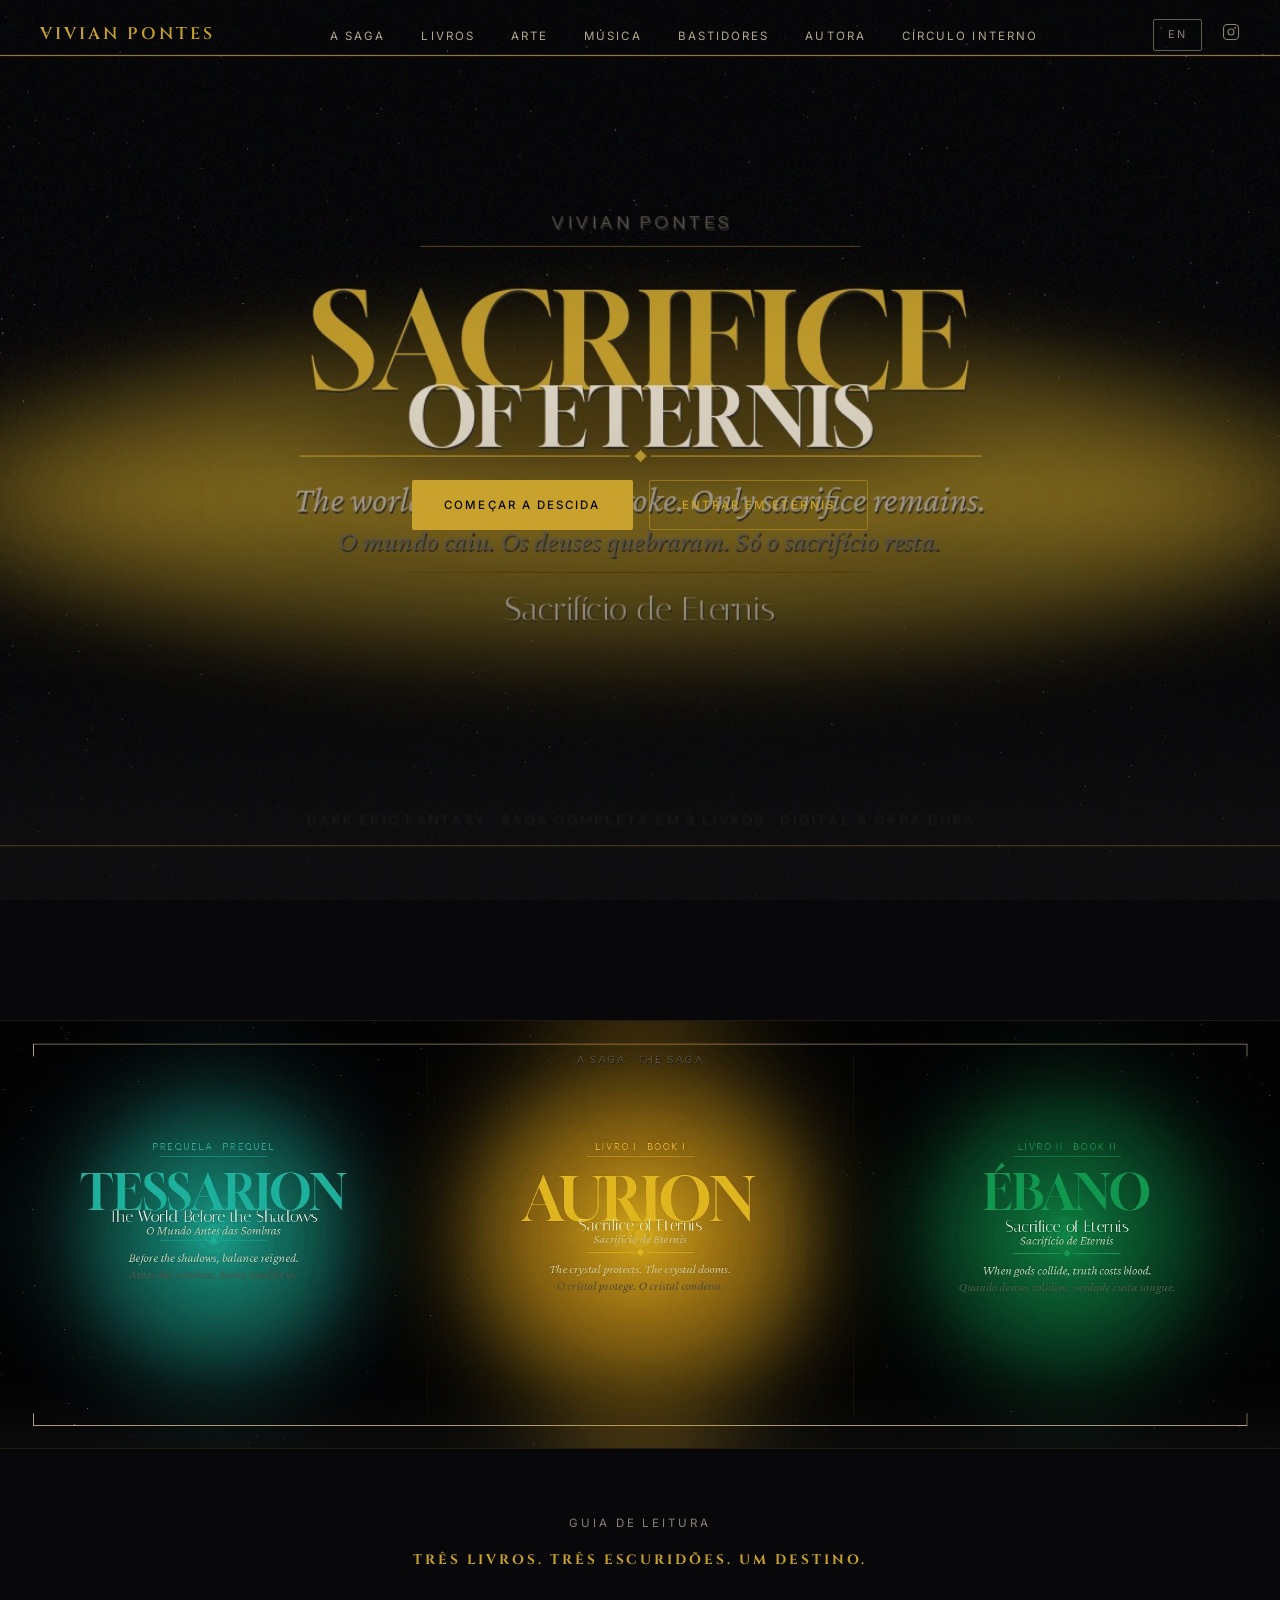
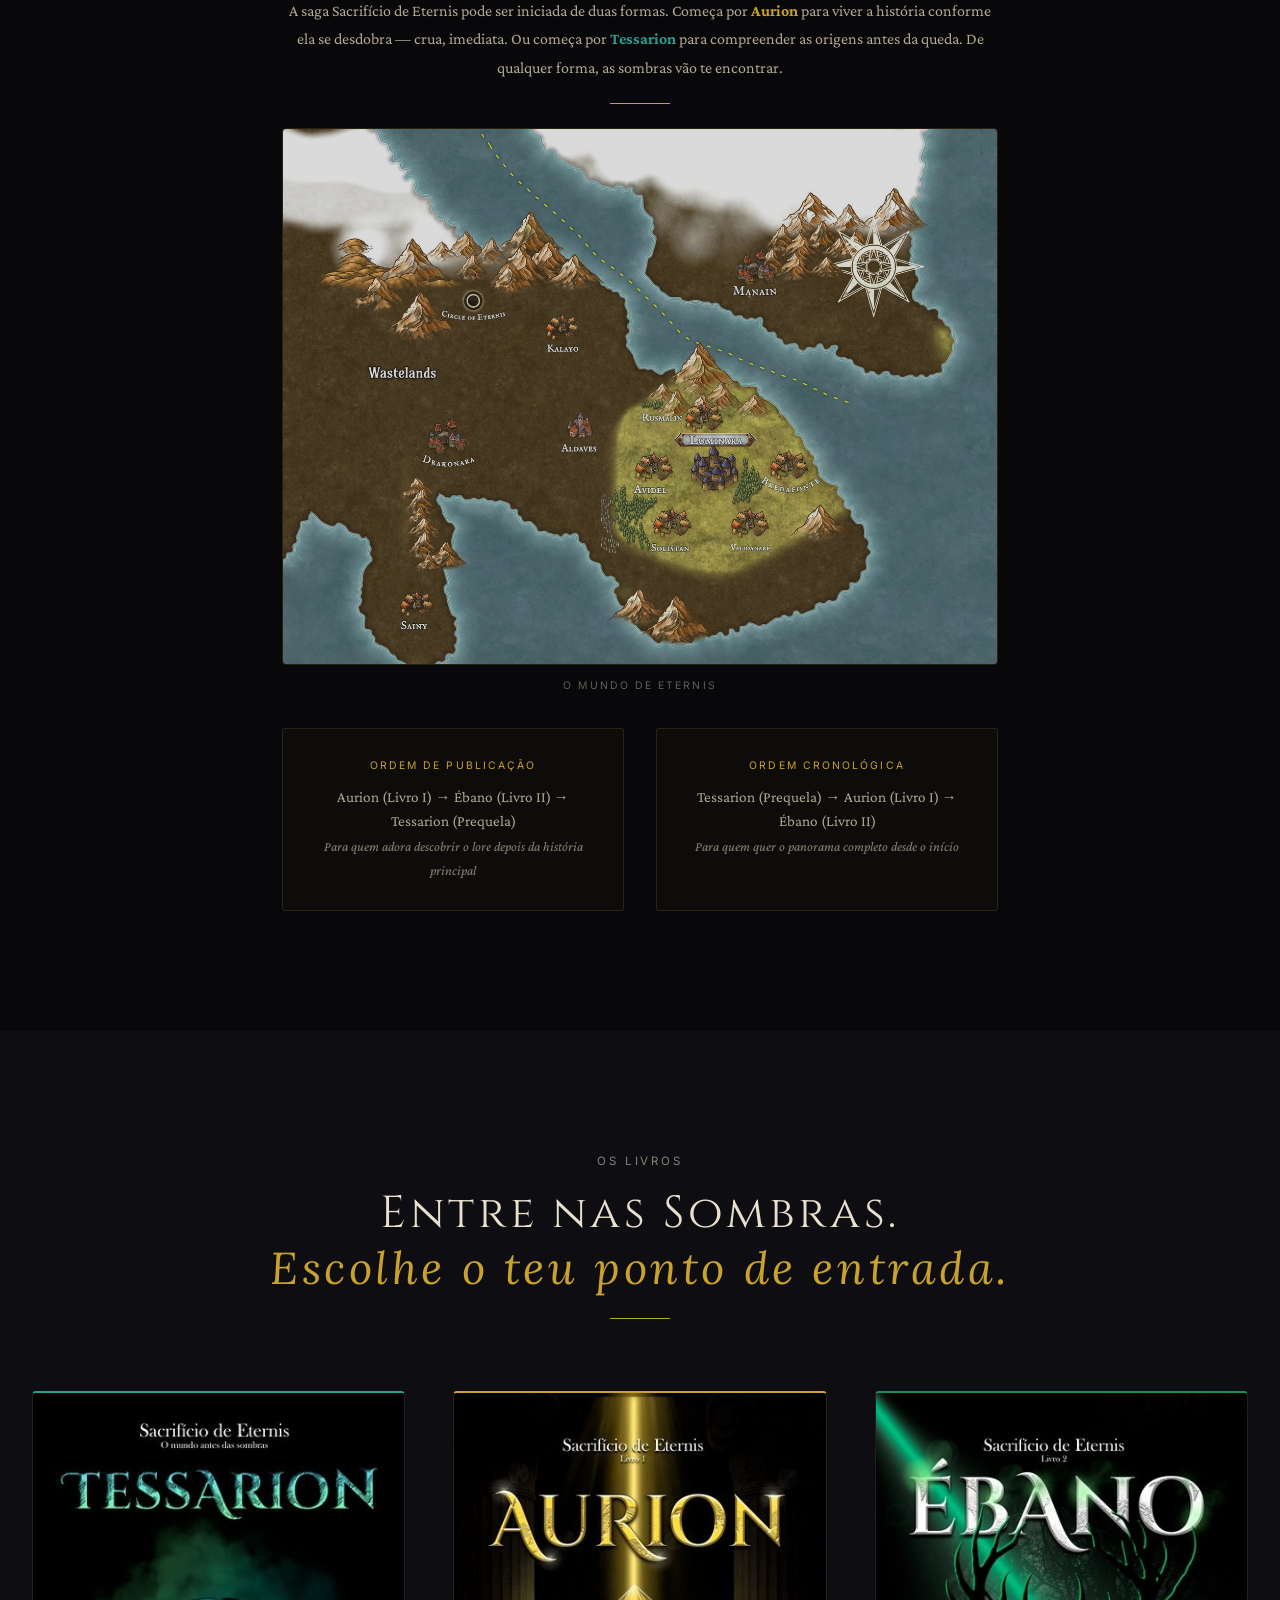
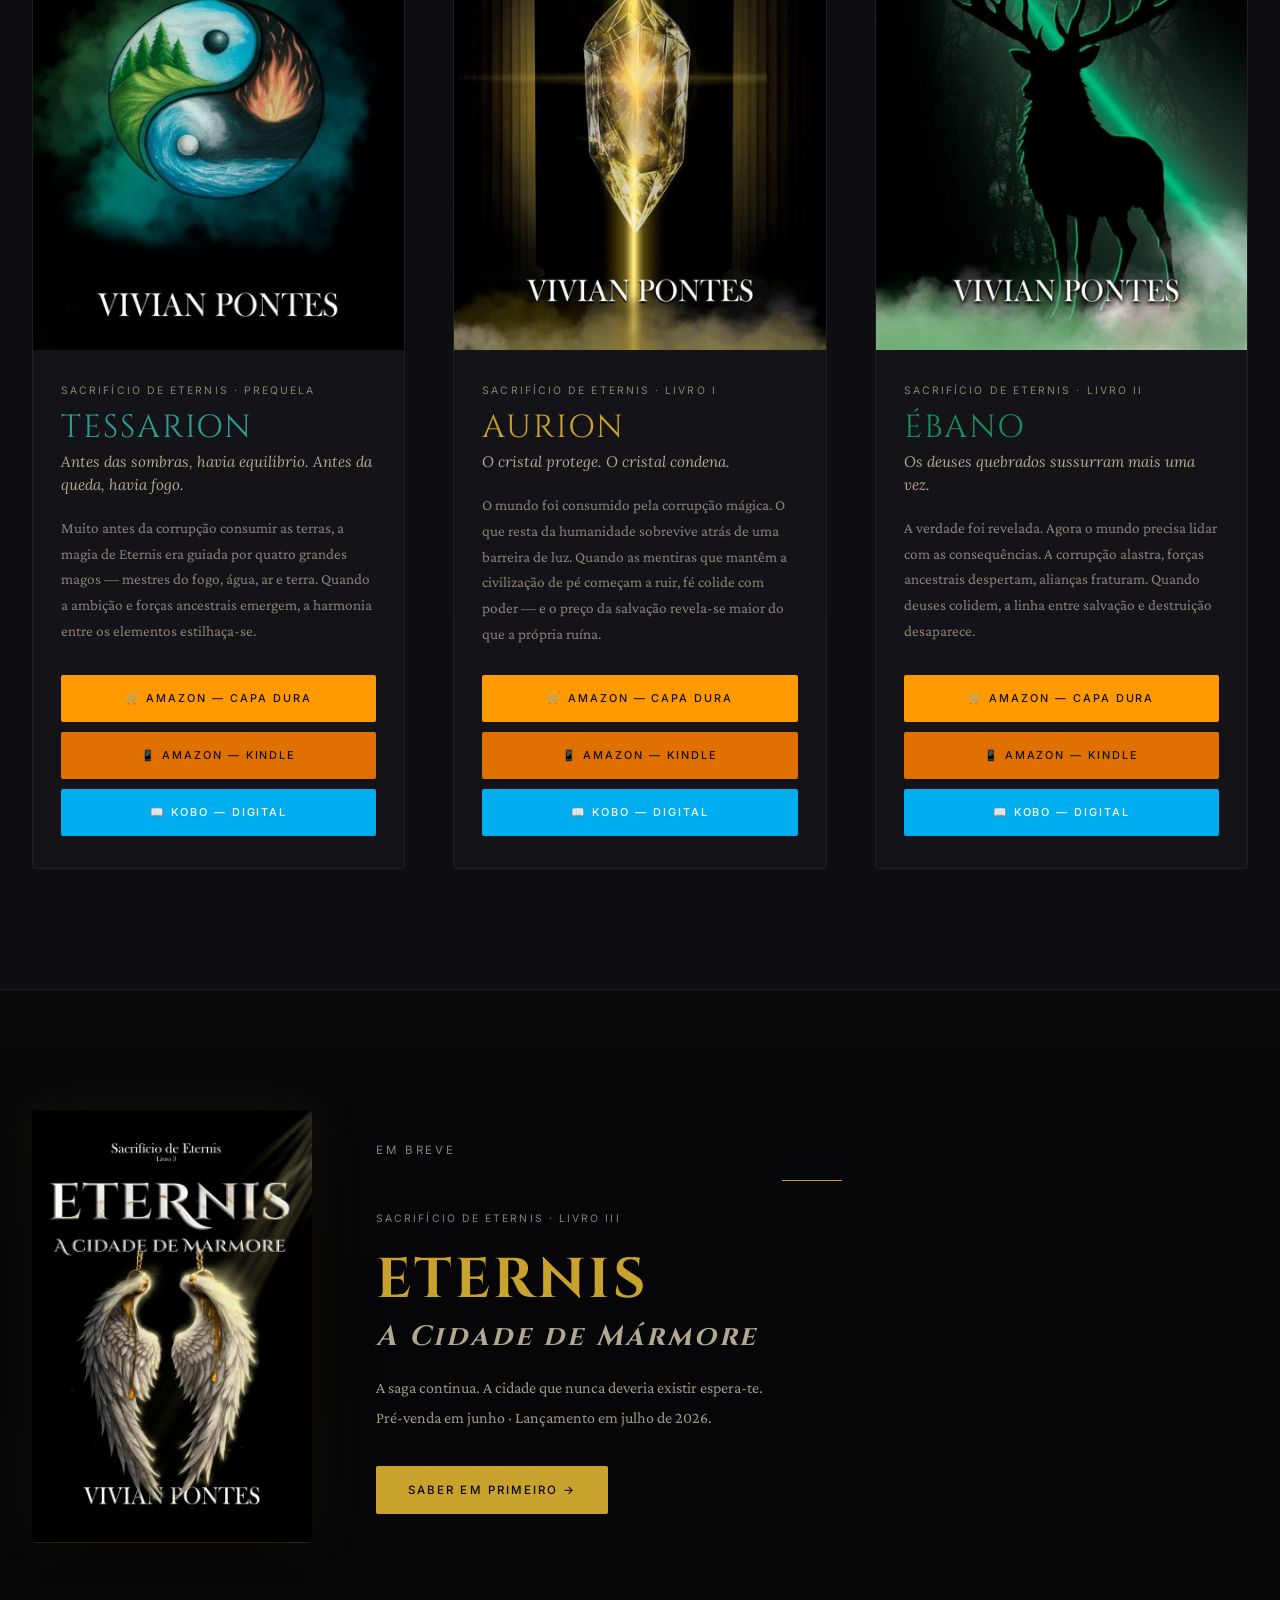
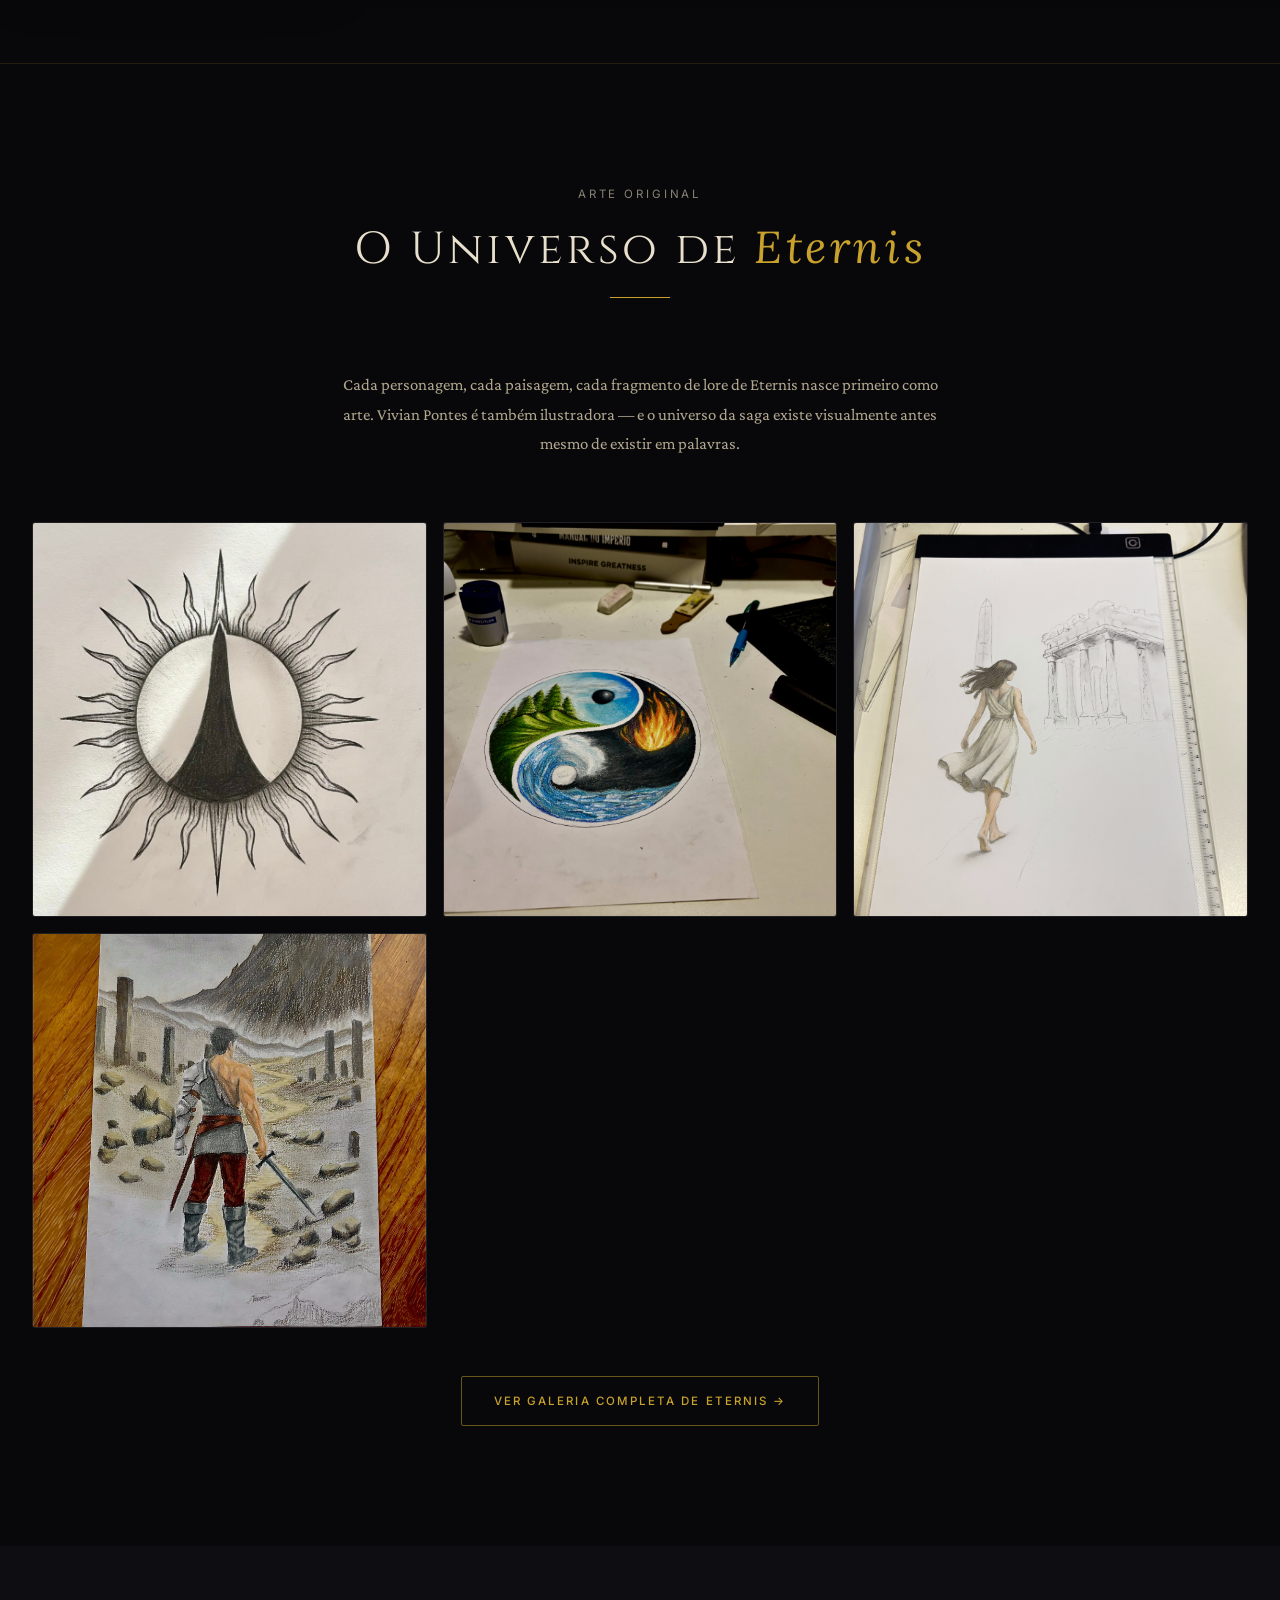
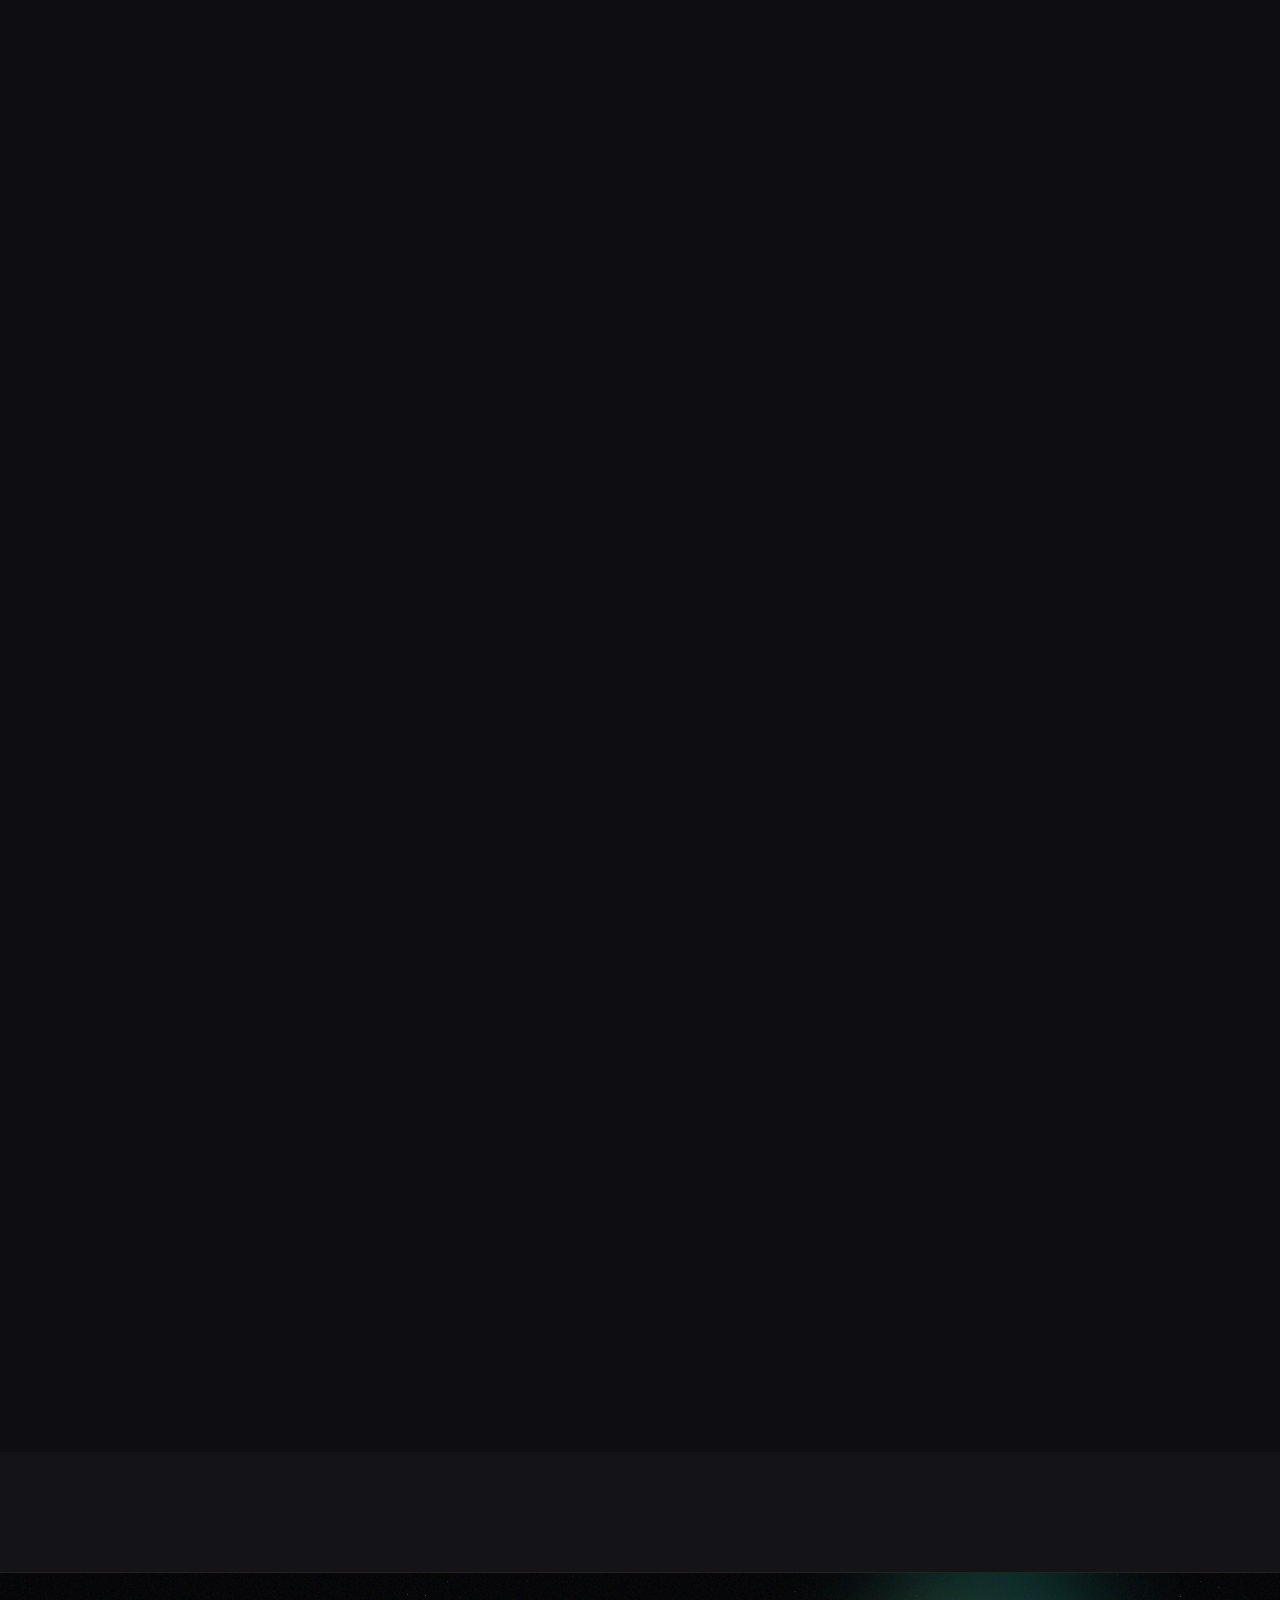
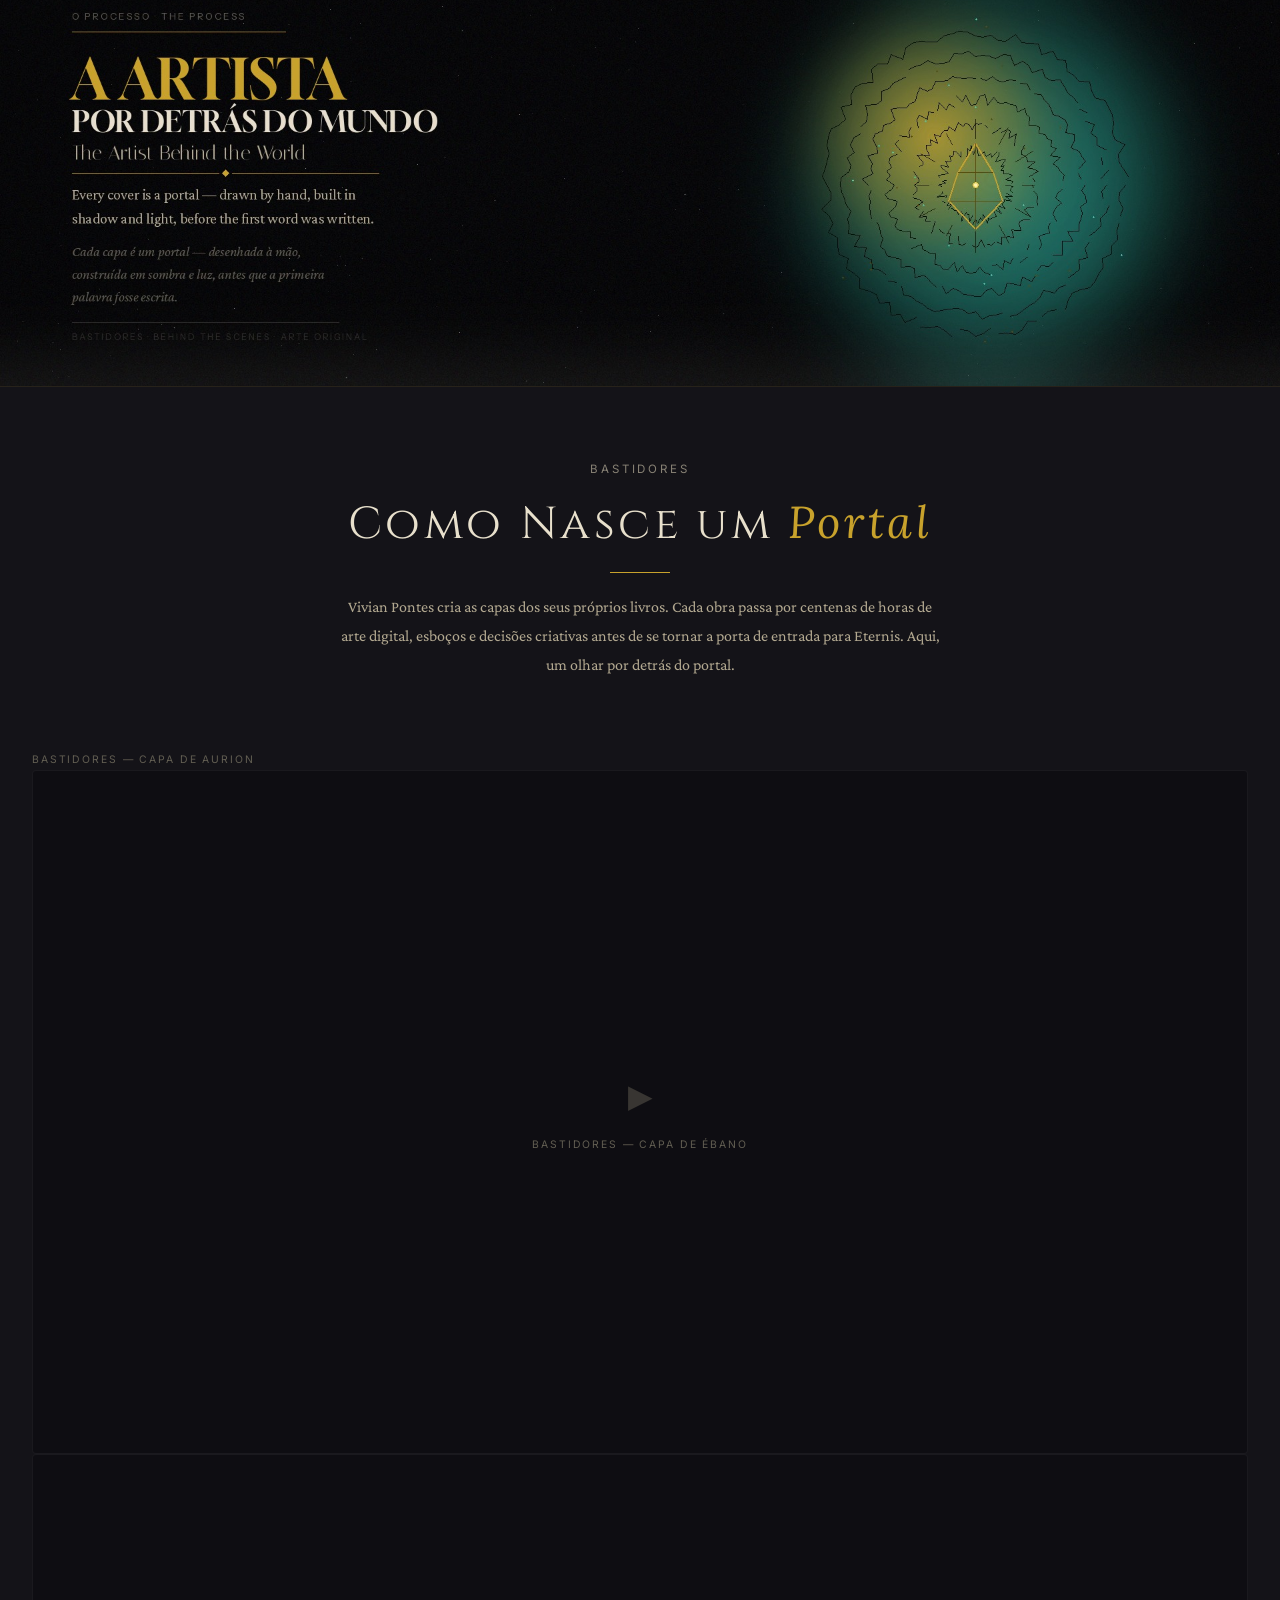
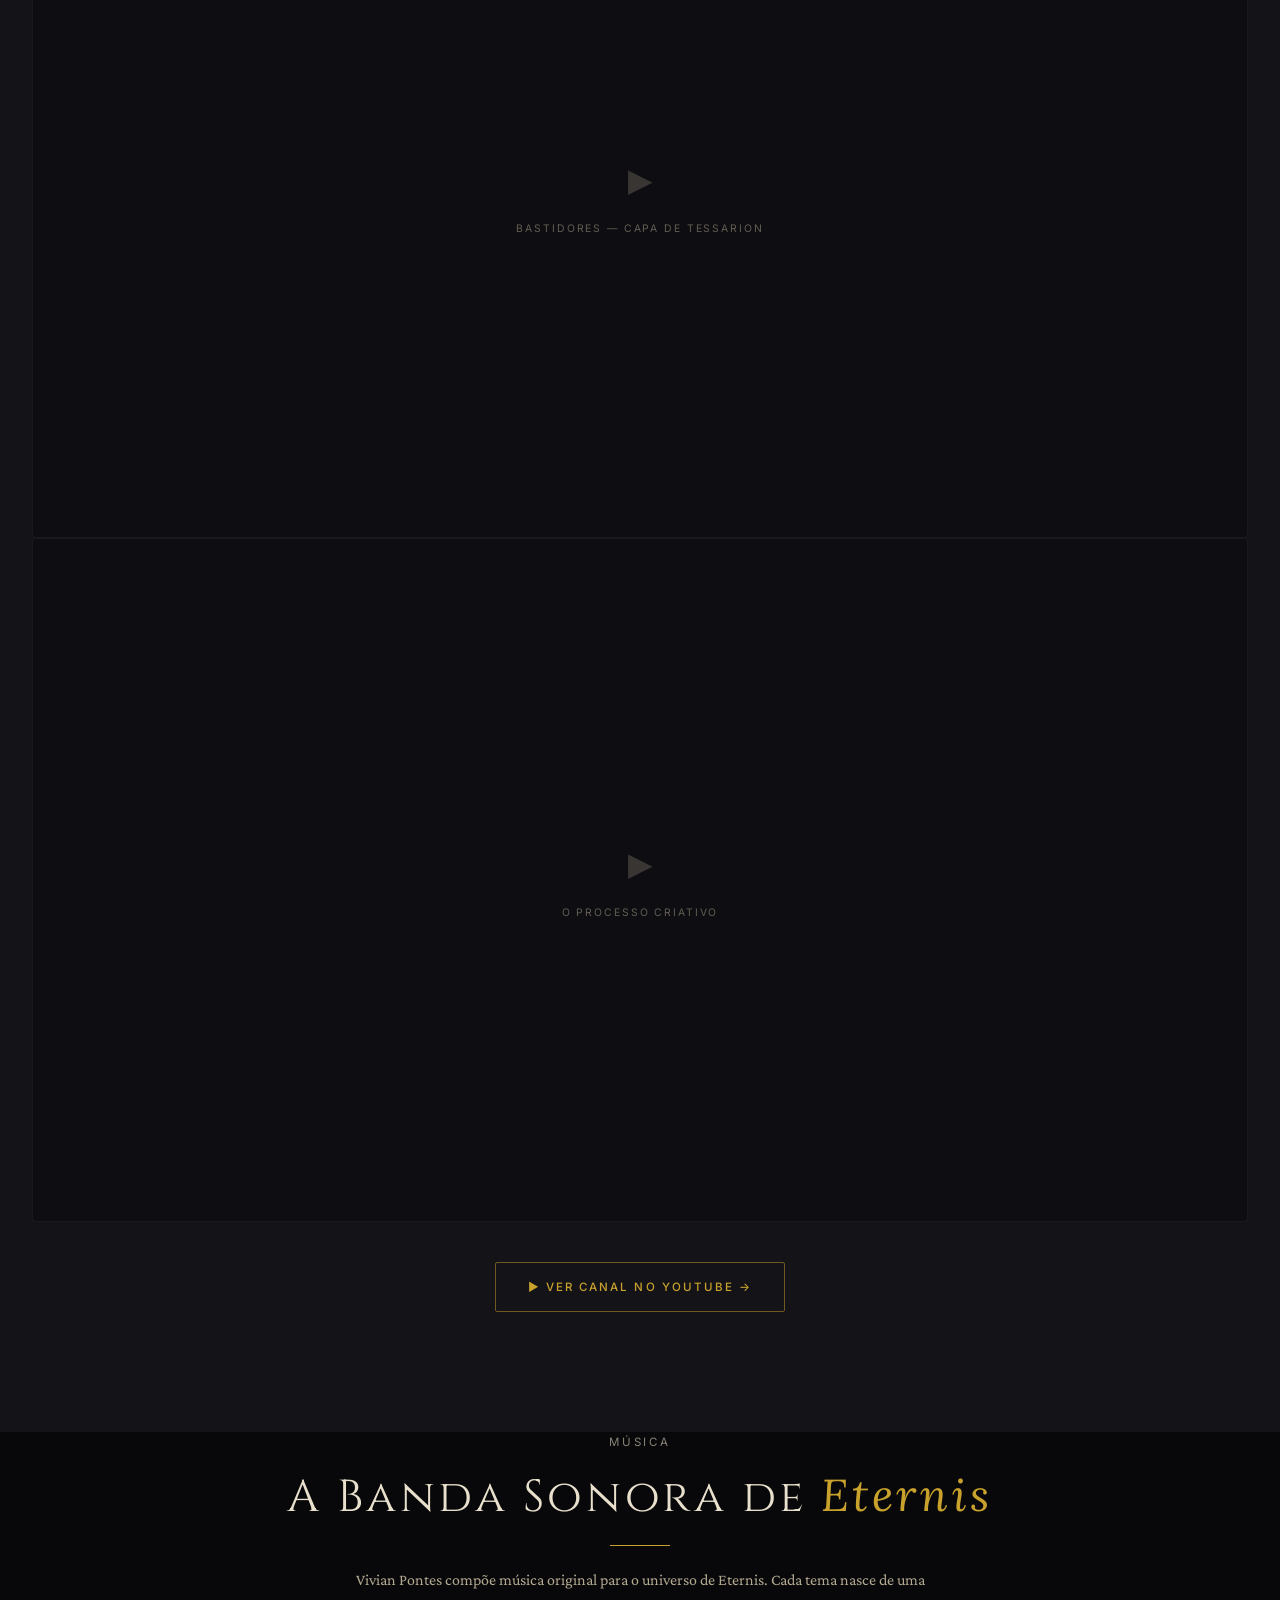
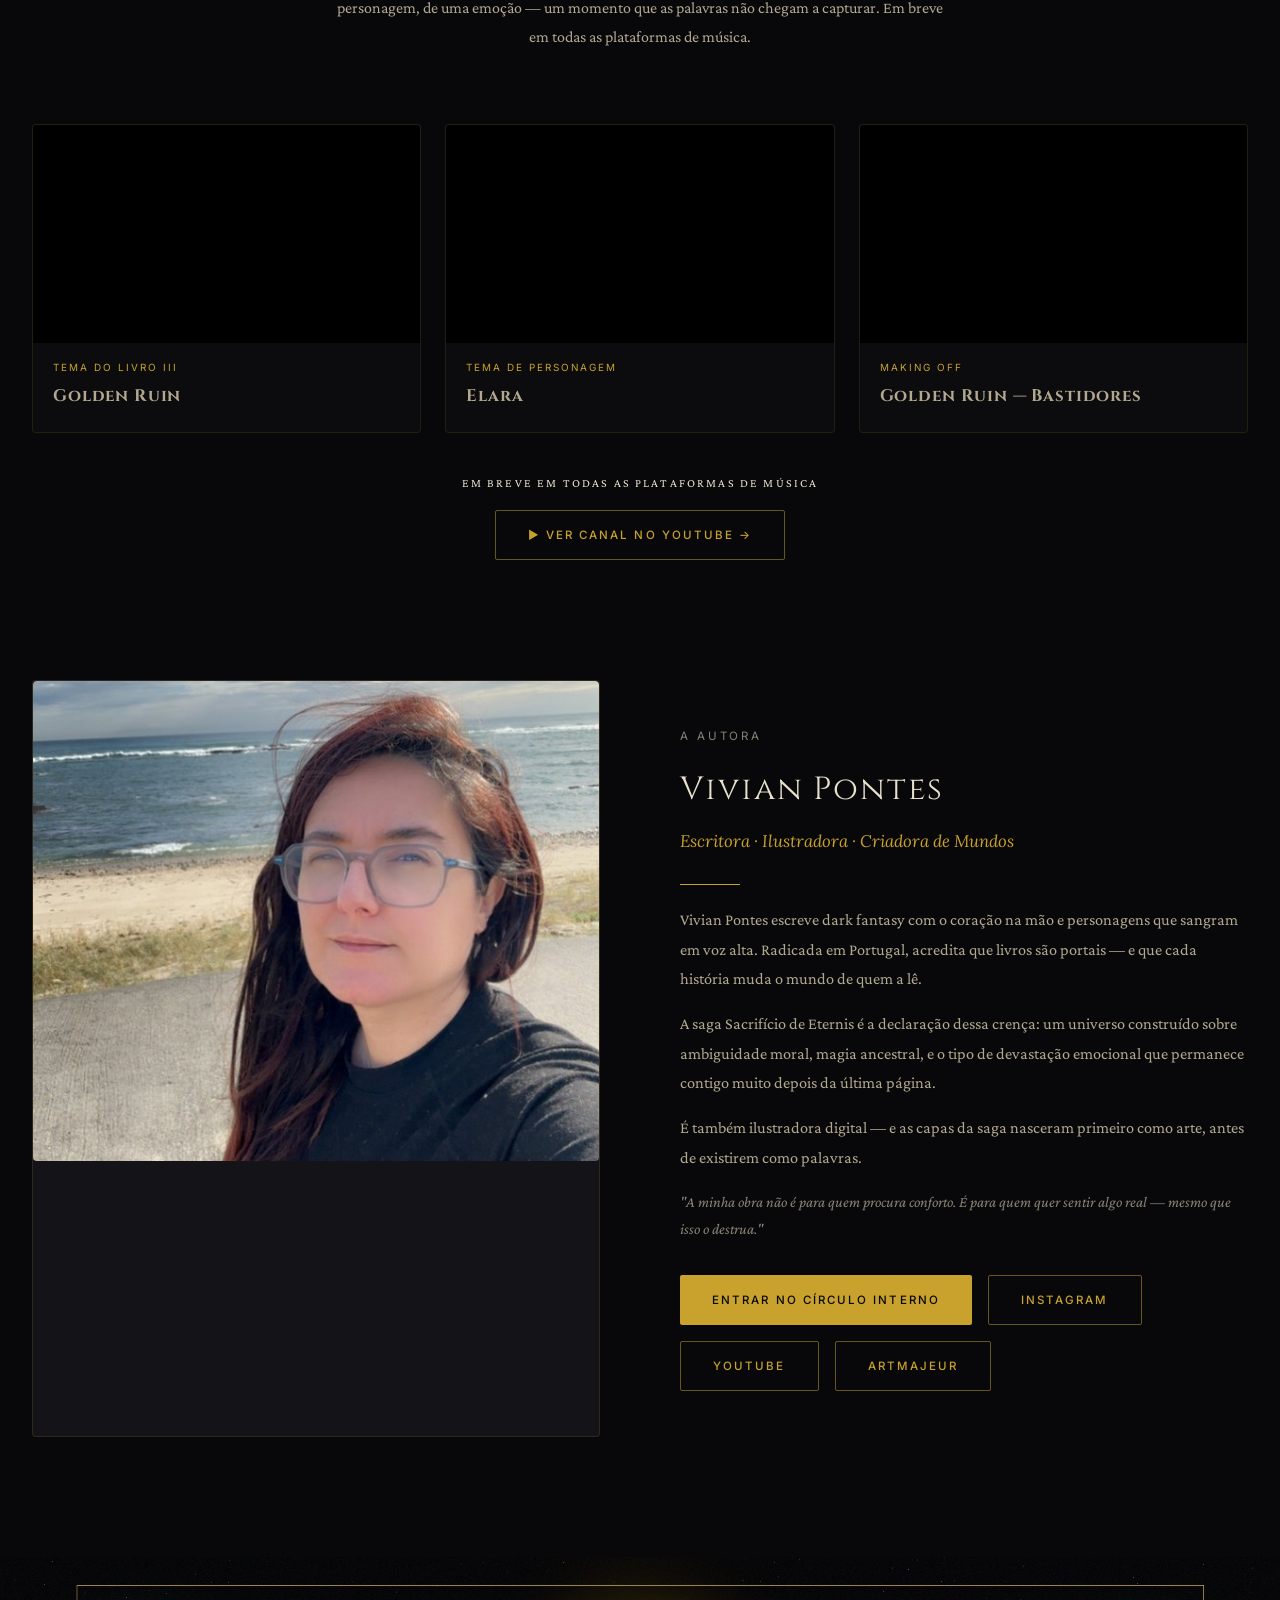
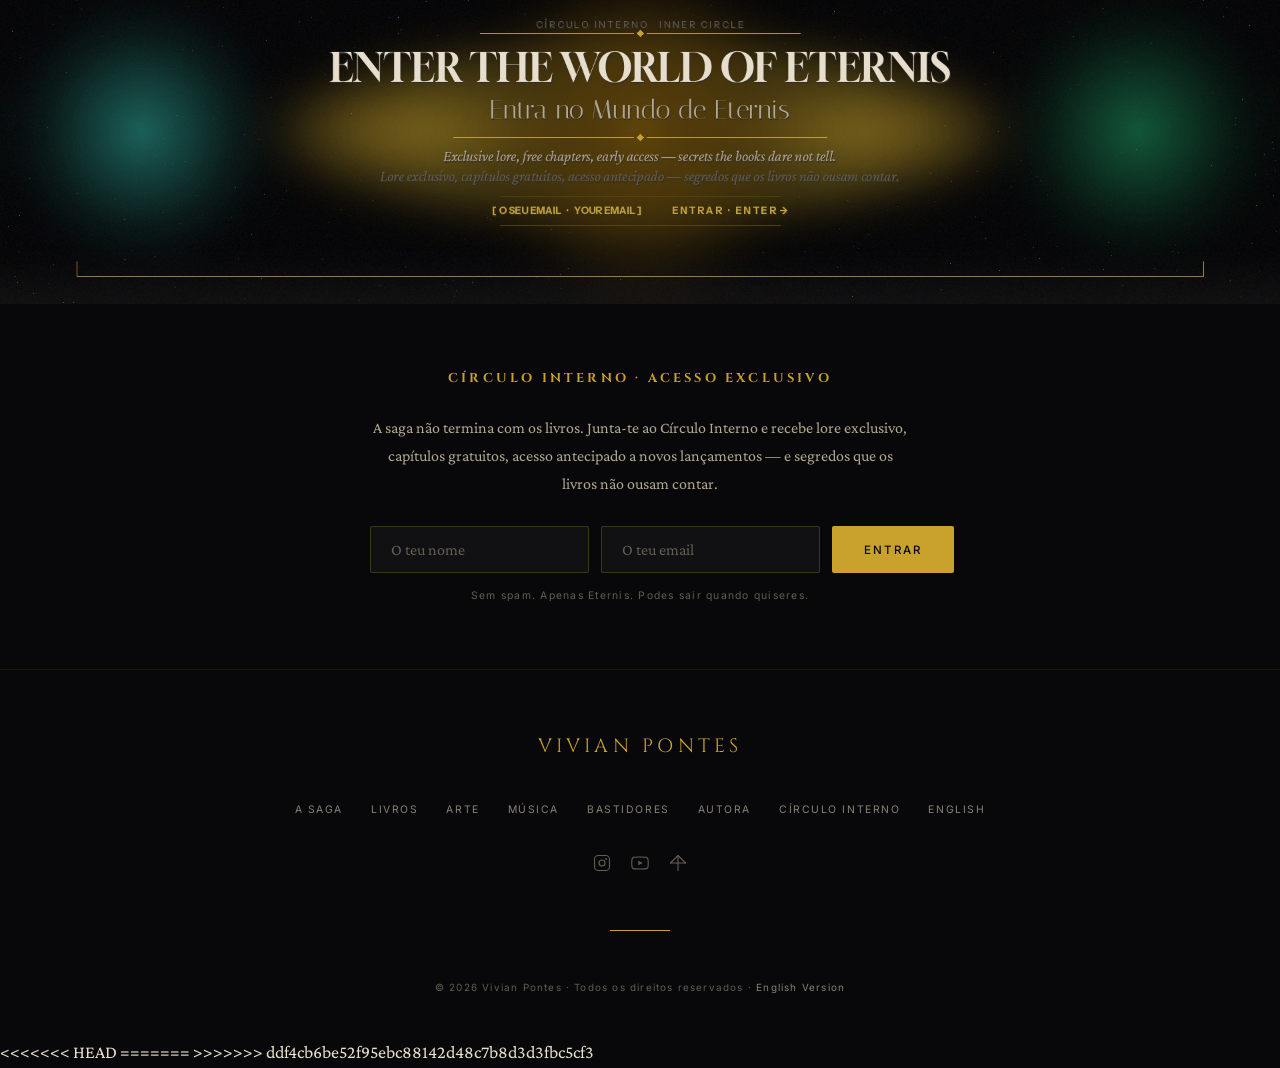
==== index.html @ aaf5e1f9 "update para resolver conflitos segue" ====
<!DOCTYPE html>
<html lang="pt">
<head>
  <meta charset="UTF-8" />
  <meta name="viewport" content="width=device-width, initial-scale=1.0" />

  <!-- ╔══════════════════════════════════════════════════╗
       ║  SEO META TAGS                                   ║
       ╚══════════════════════════════════════════════════╝ -->
  <title>Sacrifício de Eternis — Saga de Dark Fantasy por Vivian Pontes</title>
  <meta name="description" content="Entre num mundo de deuses destruídos, magia elemental e sacrifícios impossíveis. Sacrifício de Eternis é uma saga de dark fantasy épica por Vivian Pontes. Disponível em capa dura e digital." />
  <meta name="keywords" content="dark fantasy, livros de fantasia, sacrifício de eternis, vivian pontes, saga fantasia, dark romantasy, aurion, ébano, tessarion, fantasia sombria, autora portuguesa, livros capa dura" />
  <meta name="author" content="Vivian Pontes" />
  <link rel="canonical" href="https://vivianpontes.eu/" />

  <!-- Open Graph -->
  <meta property="og:type" content="website" />
  <meta property="og:url" content="https://vivianpontes.eu/" />
  <meta property="og:title" content="Sacrifício de Eternis — Dark Fantasy por Vivian Pontes" />
  <meta property="og:description" content="O mundo caiu. Os deuses quebraram. Só o sacrifício resta. Uma saga épica de dark fantasy." />
  <meta property="og:image" content="https://vivianpontes.eu/assets/web_hero_banner.jpg" />

  <!-- Twitter Card -->
  <meta name="twitter:card" content="summary_large_image" />
  <meta name="twitter:title" content="Sacrifício de Eternis — Vivian Pontes" />
  <meta name="twitter:description" content="Uma saga de dark fantasy épica. Deuses. Corrupção. Sacrifício." />
  <meta name="twitter:image" content="https://vivianpontes.eu/assets/web_hero_banner.jpg" />

  <!-- Favicon placeholder -->
  <link rel="icon" type="image/png" href="assets/favicon.png" />

  <!-- Stylesheet -->
  <link rel="stylesheet" href="style.css" />

  <!-- Structured Data (JSON-LD) -->
  <script type="application/ld+json">
  {
    "@context": "https://schema.org",
    "@type": "Person",
    "name": "Vivian Pontes",
    "url": "https://vivianpontes.eu",
    "sameAs": [
      "https://www.instagram.com/vivianpmartim",
      "https://www.youtube.com/@MinaNerd",
      "https://www.amazon.es/stores/author/B0F27DY2GL",
      "https://www.artmajeur.com/vivian-pontes"
    ],
    "jobTitle": "Autora",
    "knowsAbout": "Dark Fantasy Fiction"
  }
  </script>
</head>

<!-- ╔══════════════════════════════════════════════════════════╗
     ║  KIT EXCLUSIVO DO AUTOR                                  ║
     ║  Para ATIVAR os botões do Kit:                           ║
     ║    Muda  class="kit-oculto"  →  class="kit-ativo"        ║
     ║  Para DESATIVAR:                                         ║
     ║    Muda  class="kit-ativo"   →  class="kit-oculto"       ║
     ╚══════════════════════════════════════════════════════════╝ -->
<body class="kit-oculto">

  <!-- ════════════════════════════════════════
       NAVEGAÇÃO
  ════════════════════════════════════════ -->
  <nav id="nav">
    <a class="nav-logo" href="#">VIVIAN PONTES</a>

    <ul class="nav-links">
      <li><a href="#saga">A Saga</a></li>
      <li><a href="#livros">Livros</a></li>
      <li><a href="#arte-eternis">Arte</a></li>
      <li><a href="#musica">Música</a></li>
      <li><a href="#bastidores">Bastidores</a></li>
      <li><a href="#autora">Autora</a></li>
      <li><a href="#newsletter">Círculo Interno</a></li>
    </ul>

    <div class="nav-right">
      <a href="en.html" class="lang-btn" title="Switch to English">EN</a>
      <a href="https://www.instagram.com/vivianpmartim" target="_blank" rel="noopener" class="nav-social" aria-label="Instagram">
        <!-- Instagram SVG icon -->
        <svg width="18" height="18" viewBox="0 0 24 24" fill="none" stroke="currentColor" stroke-width="1.5" stroke-linecap="round" stroke-linejoin="round">
          <rect x="2" y="2" width="20" height="20" rx="5" ry="5"/><circle cx="12" cy="12" r="4"/><circle cx="17.5" cy="6.5" r=".5" fill="currentColor"/>
        </svg>
      </a>
    </div>

    <button class="nav-toggle" aria-label="Menu">
      <span></span><span></span><span></span>
    </button>
  </nav>

  <!-- ════════════════════════════════════════
       HERO
  ════════════════════════════════════════ -->
  <section id="hero">
    <img class="hero-img" src="assets/web_hero_banner.jpg"
         alt="Sacrifício de Eternis — O mundo caiu. Os deuses quebraram. Só o sacrifício resta."
         loading="eager" />
    <div class="hero-overlay"></div>
    <div class="hero-content">
      <div class="hero-ctas">
        <a href="#livros" class="btn btn-primary">Começar a Descida</a>
        <a href="#newsletter" class="btn btn-outline">Entrar em Eternis</a>
      </div>
    </div>
  </section>

  <!-- ════════════════════════════════════════
       A SAGA
  ════════════════════════════════════════ -->
  <section id="saga">
    <img class="saga-banner fade-up"
         src="assets/web_trilogy_showcase.jpg"
         alt="A Saga: Tessarion, Aurion, Ébano — Sacrifício de Eternis"
         loading="lazy" />

    <div class="reading-order fade-up">
      <span class="section-label">Guia de Leitura</span>
      <h3>TRÊS LIVROS. TRÊS ESCURIDÕES. UM DESTINO.</h3>
      <p style="color: var(--cream); font-size: 1rem; line-height: 1.8;">
        A saga Sacrifício de Eternis pode ser iniciada de duas formas.
        Começa por <strong style="color: var(--gold)">Aurion</strong> para viver a história conforme ela se desdobra — crua, imediata.
        Ou começa por <strong style="color: var(--teal)">Tessarion</strong> para compreender as origens antes da queda.
        De qualquer forma, as sombras vão te encontrar.
      </p>
      <div class="gold-rule"></div>
      <!-- Mapa do mundo de Eternis -->
      <div class="fade-up" style="margin:1.5rem auto 2rem;max-width:760px;text-align:center;">
        <img src="assets/mapa-eternis.jpg"
             alt="Mapa do Mundo de Eternis — Sacrifício de Eternis por Vivian Pontes"
             loading="lazy"
             style="width:100%;border-radius:4px;border:1px solid rgba(200,162,44,0.2);opacity:0.85;" />
        <p style="font-family:var(--font-ui);font-size:0.65rem;letter-spacing:0.2em;color:var(--grey);margin-top:0.75rem;text-transform:uppercase;">O Mundo de Eternis</p>
      </div>
      <div class="order-options">
        <div class="order-card">
          <div class="label">Ordem de Publicação</div>
          <p>Aurion (Livro I) → Ébano (Livro II) → Tessarion (Prequela)<br/>
          <em style="color: var(--grey-l); font-size: 0.85rem;">Para quem adora descobrir o lore depois da história principal</em></p>
        </div>
        <div class="order-card">
          <div class="label">Ordem Cronológica</div>
          <p>Tessarion (Prequela) → Aurion (Livro I) → Ébano (Livro II)<br/>
          <em style="color: var(--grey-l); font-size: 0.85rem;">Para quem quer o panorama completo desde o início</em></p>
        </div>
      </div>
    </div>
  </section>

  <!-- ════════════════════════════════════════
       LIVROS / LOJA
  ════════════════════════════════════════ -->
  <section id="livros">
    <div class="container">
      <div class="section-header fade-up">
        <span class="section-label">Os Livros</span>
        <h2>Entre nas Sombras.<br/><em>Escolhe o teu ponto de entrada.</em></h2>
        <div class="gold-rule"></div>
      </div>

      <div class="books-grid">

        <!-- TESSARION -->
        <article class="book-card tessarion fade-up">
          <div class="book-cover-wrap">
            <img src="assets/tessarion-cover-pt.jpg"
                 alt="Tessarion — O Mundo Antes das Sombras, por Vivian Pontes"
                 loading="lazy" />
          </div>
          <div class="book-body">
            <span class="book-series">Sacrifício de Eternis · Prequela</span>
            <h3 class="book-title">TESSARION</h3>
            <p class="book-tagline">Antes das sombras, havia equilíbrio. Antes da queda, havia fogo.</p>
            <p class="book-desc">
              Muito antes da corrupção consumir as terras, a magia de Eternis era guiada por quatro grandes magos —
              mestres do fogo, água, ar e terra. Quando a ambição e forças ancestrais emergem,
              a harmonia entre os elementos estilhaça-se.
            </p>
            <div class="buy-buttons">
              <a href="https://www.amazon.es/stores/author/B0F27DY2GL?ingress=0&visitId=5eba9b7f-ff2b-4278-8aa3-66bc123ad784&ref_=aufs_ap_ahdr_dsk_ab"
                 target="_blank" rel="noopener" class="btn btn-amazon">
                🛒 Amazon — Capa Dura
              </a>
              <a href="https://www.amazon.es/stores/author/B0F27DY2GL?ingress=0&visitId=5eba9b7f-ff2b-4278-8aa3-66bc123ad784&ref_=aufs_ap_ahdr_dsk_ab"
                 target="_blank" rel="noopener" class="btn btn-amazon" style="background:#e07000;">
                📱 Amazon — Kindle
              </a>
              <a href="https://www.kobo.com/pt/pt/series/sacrificio-de-eternis"
                 target="_blank" rel="noopener" class="btn btn-kobo">
                📖 Kobo — Digital
              </a>
              <!-- Kit Exclusivo — só aparece quando body.kit-ativo -->
              <a href="#" target="_blank" rel="noopener" class="btn btn-kit">
                Kit Exclusivo do Autor
              </a>
            </div>
          </div>
        </article>

        <!-- AURION -->
        <article class="book-card aurion fade-up">
          <div class="book-cover-wrap">
            <img src="assets/aurion-cover-pt.jpg"
                 alt="Aurion — Sacrifício de Eternis Livro I, por Vivian Pontes"
                 loading="lazy" />
          </div>
          <div class="book-body">
            <span class="book-series">Sacrifício de Eternis · Livro I</span>
            <h3 class="book-title">AURION</h3>
            <p class="book-tagline">O cristal protege. O cristal condena.</p>
            <p class="book-desc">
              O mundo foi consumido pela corrupção mágica. O que resta da humanidade sobrevive atrás de uma barreira de luz.
              Quando as mentiras que mantêm a civilização de pé começam a ruir, fé colide com poder —
              e o preço da salvação revela-se maior do que a própria ruína.
            </p>
            <div class="buy-buttons">
              <a href="https://www.amazon.es/stores/author/B0F27DY2GL?ingress=0&visitId=5eba9b7f-ff2b-4278-8aa3-66bc123ad784&ref_=aufs_ap_ahdr_dsk_ab"
                 target="_blank" rel="noopener" class="btn btn-amazon">
                🛒 Amazon — Capa Dura
              </a>
              <a href="https://www.amazon.es/stores/author/B0F27DY2GL?ingress=0&visitId=5eba9b7f-ff2b-4278-8aa3-66bc123ad784&ref_=aufs_ap_ahdr_dsk_ab"
                 target="_blank" rel="noopener" class="btn btn-amazon" style="background:#e07000;">
                📱 Amazon — Kindle
              </a>
              <a href="https://www.kobo.com/pt/pt/series/sacrificio-de-eternis"
                 target="_blank" rel="noopener" class="btn btn-kobo">
                📖 Kobo — Digital
              </a>
              <a href="#" target="_blank" rel="noopener" class="btn btn-kit">
                Kit Exclusivo do Autor
              </a>
            </div>
          </div>
        </article>

        <!-- ÉBANO -->
        <article class="book-card ebano fade-up">
          <div class="book-cover-wrap">
            <img src="assets/ebano-cover-pt.jpg"
                 alt="Ébano — Sacrifício de Eternis Livro II, por Vivian Pontes"
                 loading="lazy" />
          </div>
          <div class="book-body">
            <span class="book-series">Sacrifício de Eternis · Livro II</span>
            <h3 class="book-title">ÉBANO</h3>
            <p class="book-tagline">Os deuses quebrados sussurram mais uma vez.</p>
            <p class="book-desc">
              A verdade foi revelada. Agora o mundo precisa lidar com as consequências.
              A corrupção alastra, forças ancestrais despertam, alianças fraturam.
              Quando deuses colidem, a linha entre salvação e destruição desaparece.
            </p>
            <div class="buy-buttons">
              <a href="https://www.amazon.es/stores/author/B0F27DY2GL?ingress=0&visitId=5eba9b7f-ff2b-4278-8aa3-66bc123ad784&ref_=aufs_ap_ahdr_dsk_ab"
                 target="_blank" rel="noopener" class="btn btn-amazon">
                🛒 Amazon — Capa Dura
              </a>
              <a href="https://www.amazon.es/stores/author/B0F27DY2GL?ingress=0&visitId=5eba9b7f-ff2b-4278-8aa3-66bc123ad784&ref_=aufs_ap_ahdr_dsk_ab"
                 target="_blank" rel="noopener" class="btn btn-amazon" style="background:#e07000;">
                📱 Amazon — Kindle
              </a>
              <a href="https://www.kobo.com/pt/pt/series/sacrificio-de-eternis"
                 target="_blank" rel="noopener" class="btn btn-kobo">
                📖 Kobo — Digital
              </a>
              <a href="#" target="_blank" rel="noopener" class="btn btn-kit">
                Kit Exclusivo do Autor
              </a>
            </div>
          </div>
        </article>

      </div><!-- /books-grid -->
    </div>
  </section>

  <!-- ════════════════════════════════════════
       LIVRO 3 — A CIDADE DE MÁRMORE
  ════════════════════════════════════════ -->
  <section id="livro3">
    <div class="container">
      <div class="livro3-inner fade-up">
        <div class="livro3-cover">
          <img src="assets/eternis-cidade-marmore-pt.jpg"
               alt="Eternis: A Cidade de Mármore — Sacrifício de Eternis Livro III, por Vivian Pontes"
               loading="lazy" />
        </div>
        <div class="livro3-info">
          <span class="section-label">Em Breve</span>
          <div class="gold-rule"></div>
          <span class="book-series">Sacrifício de Eternis · Livro III</span>
          <h2 class="livro3-title">ETERNIS<br/><em>A Cidade de Mármore</em></h2>
          <p class="livro3-desc">
            A saga continua. A cidade que nunca deveria existir espera-te.<br/>
            Pré-venda em junho · Lançamento em julho de 2026.
          </p>
          <div class="livro3-ctas">
            <a href="#newsletter" class="btn btn-primary">Saber em Primeiro →</a>
          </div>
        </div>
      </div>
    </div>
  </section>

  <!-- ════════════════════════════════════════
       ARTE DO UNIVERSO DE ETERNIS
  ════════════════════════════════════════ -->
  <section id="arte-eternis">
    <div class="container">
      <div class="section-header fade-up">
        <span class="section-label">Arte Original</span>
        <h2>O Universo de <em>Eternis</em></h2>
        <div class="gold-rule"></div>
      </div>

      <div class="gallery-intro fade-up">
        <p>
          Cada personagem, cada paisagem, cada fragmento de lore de Eternis nasce primeiro como arte.
          Vivian Pontes é também ilustradora — e o universo da saga existe visualmente
          antes mesmo de existir em palavras.
        </p>
      </div>

      <!-- ╔═══════════════════════════════════════════════════════╗
           ║  GALERIA ETERNIS — como adicionar imagens:           ║
           ║  Renomeia os teus ficheiros assim e coloca em        ║
           ║  assets/art/eternis/                                 ║
           ║    eternis-1.jpg   eternis-2.jpg   eternis-3.jpg     ║
           ║    eternis-4.jpg   eternis-5.jpg   eternis-6.jpg     ║
           ║  (podes usar .jpg, .png ou .webp)                   ║
           ║  Os slots sem imagem ocultam-se automaticamente.     ║
           ╚═══════════════════════════════════════════════════════╝ -->
      <div class="art-grid fade-up">
        <div class="art-card">
          <img src="assets/art/eternis/eternis-1.jpg" alt="Arte de Eternis — Vivian Pontes" loading="lazy"
               onerror="this.closest('.art-card').style.display='none'" />
        </div>
        <div class="art-card">
          <img src="assets/art/eternis/eternis-2.jpg" alt="Arte de Eternis — Vivian Pontes" loading="lazy"
               onerror="this.closest('.art-card').style.display='none'" />
        </div>
        <div class="art-card">
          <img src="assets/art/eternis/eternis-3.jpg" alt="Arte de Eternis — Vivian Pontes" loading="lazy"
               onerror="this.closest('.art-card').style.display='none'" />
        </div>
        <div class="art-card">
          <img src="assets/art/eternis/eternis-4.jpg" alt="Arte de Eternis — Vivian Pontes" loading="lazy"
               onerror="this.closest('.art-card').style.display='none'" />
        </div>
        <div class="art-card">
          <img src="assets/art/eternis/eternis-5.jpg" alt="Arte de Eternis — Vivian Pontes" loading="lazy"
               onerror="this.closest('.art-card').style.display='none'" />
        </div>
        <div class="art-card">
          <img src="assets/art/eternis/eternis-6.jpg" alt="Arte de Eternis — Vivian Pontes" loading="lazy"
               onerror="this.closest('.art-card').style.display='none'" />
        </div>
      </div><!-- /art-grid -->

      <div class="gallery-cta fade-up">
        <a href="https://www.artmajeur.com/vivian-pontes?view=grid&collections%5B%5D=2486314"
           target="_blank" rel="noopener" class="btn btn-outline">
          Ver Galeria Completa de Eternis →
        </a>
      </div>
    </div>
  </section>

  <!-- ════════════════════════════════════════
       GALERIA DE ARTE GERAL
  ════════════════════════════════════════ -->
  <section id="galeria">
    <div class="container">
      <div class="section-header fade-up">
        <span class="section-label">Galeria</span>
        <h2>Arte Original de<br/><em>Vivian Pontes</em></h2>
        <div class="gold-rule"></div>
      </div>

      <div class="gallery-intro fade-up">
        <p>
          Para além da saga, Vivian Pontes cria arte visual que explora os mesmos temas —
          mitologia, sombra, identidade e luz. Uma extensão do mesmo universo criativo.
        </p>
      </div>

      <!-- ╔═══════════════════════════════════════════════════════╗
           ║  GALERIA GERAL — como adicionar imagens:             ║
           ║  Renomeia os teus ficheiros assim e coloca em        ║
           ║  assets/art/geral/                                   ║
           ║    geral-1.jpg   geral-2.jpg   geral-3.jpg           ║
           ║    geral-4.jpg   geral-5.jpg   geral-6.jpg           ║
           ║  Os slots sem imagem ocultam-se automaticamente.     ║
           ╚═══════════════════════════════════════════════════════╝ -->
      <div class="art-grid fade-up">
        <div class="art-card">
          <img src="assets/art/geral/geral-1.jpg" alt="Arte Original — Vivian Pontes" loading="lazy"
               onerror="this.closest('.art-card').style.display='none'" />
        </div>
        <div class="art-card">
          <img src="assets/art/geral/geral-2.jpg" alt="Arte Original — Vivian Pontes" loading="lazy"
               onerror="this.closest('.art-card').style.display='none'" />
        </div>
        <div class="art-card">
          <img src="assets/art/geral/geral-3.jpg" alt="Arte Original — Vivian Pontes" loading="lazy"
               onerror="this.closest('.art-card').style.display='none'" />
        </div>
        <div class="art-card">
          <img src="assets/art/geral/geral-4.jpg" alt="Arte Original — Vivian Pontes" loading="lazy"
               onerror="this.closest('.art-card').style.display='none'" />
        </div>
        <div class="art-card">
          <img src="assets/art/geral/geral-5.jpg" alt="Arte Original — Vivian Pontes" loading="lazy"
               onerror="this.closest('.art-card').style.display='none'" />
        </div>
        <div class="art-card">
          <img src="assets/art/geral/geral-6.jpg" alt="Arte Original — Vivian Pontes" loading="lazy"
               onerror="this.closest('.art-card').style.display='none'" />
        </div>
      </div>

      <div class="gallery-cta fade-up">
        <a href="https://www.artmajeur.com/vivian-pontes?view=grid&collections%5B%5D=1717534"
           target="_blank" rel="noopener" class="btn btn-outline">
          Ver Galeria Completa no ArtMajeur →
        </a>
      </div>
    </div>
  </section>

  <!-- ════════════════════════════════════════
       BASTIDORES (Behind the Scenes)
  ════════════════════════════════════════ -->
  <section id="bastidores">
    <img class="bastidores-banner fade-up"
         src="assets/web_artist_process.jpg"
         alt="A Artista Por Detrás do Mundo — Vivian Pontes"
         loading="lazy" />

    <div class="container">
      <div class="section-header fade-up">
        <span class="section-label">Bastidores</span>
        <h2>Como Nasce um <em>Portal</em></h2>
        <div class="gold-rule"></div>
        <p style="max-width:600px;margin:0 auto;color:var(--cream);font-size:1rem;line-height:1.8;">
          Vivian Pontes cria as capas dos seus próprios livros. Cada obra passa por centenas de horas
          de arte digital, esboços e decisões criativas antes de se tornar a porta de entrada para Eternis.
          Aqui, um olhar por detrás do portal.
        </p>
      </div>

      <div class="video-grid fade-up">
        <!-- ╔══════════════════════════════════════════════════════════╗
             ║  VÍDEOS DE BASTIDORES                                    ║
             ║  Para adicionar um vídeo do YouTube:                     ║
             ║  1. Remove a classe "placeholder-video" do div           ║
             ║  2. Substitui o comentário pelo código de embed:         ║
             ║     <iframe src="https://www.youtube.com/embed/VIDEO_ID" ║
             ║      title="..." allowfullscreen loading="lazy"></iframe>║
             ║     (substitui VIDEO_ID pelo ID do vídeo no YouTube)     ║
             ╚══════════════════════════════════════════════════════════╝ -->

          <span class="video-label">Bastidores — Capa de Aurion</span>
        </div>

        <div class="video-slot placeholder-video">
          <!-- <iframe src="https://www.youtube.com/embed/VIDEO_ID" title="Bastidores — Capa de Ébano" allowfullscreen loading="lazy"></iframe> -->
          <span class="video-label">Bastidores — Capa de Ébano</span>
        </div>

        <div class="video-slot placeholder-video">
          <!-- <iframe src="https://www.youtube.com/embed/VIDEO_ID" title="Bastidores — Capa de Tessarion" allowfullscreen loading="lazy"></iframe> -->
          <span class="video-label">Bastidores — Capa de Tessarion</span>
        </div>

        <div class="video-slot placeholder-video">
          <!-- <iframe src="https://www.youtube.com/embed/VIDEO_ID" title="O Processo Criativo" allowfullscreen loading="lazy"></iframe> -->
          <span class="video-label">O Processo Criativo</span>
        </div>
      </div>

      <!-- Link para o canal YouTube -->
      <div class="gallery-cta fade-up" style="margin-top:2.5rem;">
        <a href="https://www.youtube.com/@MinaNerd"
           target="_blank" rel="noopener" class="btn btn-outline">
          ▶ Ver Canal no YouTube →
        </a>
      </div>
    </div>
  </section>

  <!-- ════════════════════════════════════════
       MÚSICA DE ETERNIS
  ════════════════════════════════════════ -->
  <section id="musica">
    <div class="container">
      <div class="section-header fade-up">
        <span class="section-label">Música</span>
        <h2>A Banda Sonora de <em>Eternis</em></h2>
        <div class="gold-rule"></div>
        <p style="max-width:620px;margin:0 auto;color:var(--cream);font-size:1rem;line-height:1.8;">
          Vivian Pontes compõe música original para o universo de Eternis.
          Cada tema nasce de uma personagem, de uma emoção — um momento que as palavras não chegam a capturar.
          Em breve em todas as plataformas de música.
        </p>
      </div>

      <div class="musica-grid fade-up">

        <div class="musica-card">
          <div class="musica-video">
            <iframe src="https://www.youtube.com/embed/mZN8raNrrEQ"
                    title="Golden Ruin — Tema do Livro III · Eternis: A Cidade de Mármore"
                    allowfullscreen loading="lazy"></iframe>
          </div>
          <div class="musica-info">
            <span class="musica-label">Tema do Livro III</span>
            <h3 class="musica-title">Golden Ruin</h3>
          </div>
        </div>

        <div class="musica-card">
          <div class="musica-video">
            <iframe src="https://www.youtube.com/embed/HN9YJO39sUs"
                    title="Tema da Elara — Eternis"
                    allowfullscreen loading="lazy"></iframe>
          </div>
          <div class="musica-info">
            <span class="musica-label">Tema de Personagem</span>
            <h3 class="musica-title">Elara</h3>
          </div>
        </div>

        <div class="musica-card">
          <div class="musica-video">
            <iframe src="https://www.youtube.com/embed/6GVw3T_1zto"
                    title="Making Off — Golden Ruin · Bastidores da Música"
                    allowfullscreen loading="lazy"></iframe>
          </div>
          <div class="musica-info">
            <span class="musica-label">Making Off</span>
            <h3 class="musica-title">Golden Ruin — Bastidores</h3>
          </div>
        </div>

      </div><!-- /musica-grid -->

      <div class="gallery-cta fade-up" style="margin-top:2.5rem;">
        <p style="color:var(--cream-dim);font-size:0.75rem;letter-spacing:0.18em;text-transform:uppercase;margin-bottom:16px;">
          Em breve em todas as plataformas de música
        </p>
        <a href="https://www.youtube.com/@MinaNerd"
           target="_blank" rel="noopener" class="btn btn-outline">
          ▶ Ver Canal no YouTube →
        </a>
      </div>
    </div>
  </section>

  <!-- ════════════════════════════════════════
       AUTORA
  ════════════════════════════════════════ -->
  <section id="autora">
    <div class="container">
      <div class="autora-grid">

        <!-- Foto da autora -->
        <div class="autora-image fade-up">
          <img src="assets/foto-vivian.jpg" alt="Vivian Pontes — Autora e Ilustradora de Dark Fantasy"
               loading="lazy" style="width:100%;border-radius:4px;object-fit:cover;max-height:480px;" />
        </div>

        <!-- Bio -->
        <div class="autora-text fade-up">
          <span class="section-label">A Autora</span>
          <h2>Vivian Pontes</h2>
          <p class="autora-subtitle">Escritora · Ilustradora · Criadora de Mundos</p>

          <div class="gold-rule left"></div>

          <p>
            Vivian Pontes escreve dark fantasy com o coração na mão e personagens que sangram em voz alta.
            Radicada em Portugal, acredita que livros são portais — e que cada história muda o mundo
            de quem a lê.
          </p>
          <p>
            A saga Sacrifício de Eternis é a declaração dessa crença: um universo construído sobre
            ambiguidade moral, magia ancestral, e o tipo de devastação emocional que permanece contigo
            muito depois da última página.
          </p>
          <p>
            É também ilustradora digital — e as capas da saga nasceram primeiro como arte,
            antes de existirem como palavras.
          </p>
          <p style="color:var(--grey-l);font-style:italic;font-size:0.95rem;">
            "A minha obra não é para quem procura conforto. É para quem quer sentir algo real —
            mesmo que isso o destrua."
          </p>

          <div class="autora-links">
            <a href="#newsletter" class="btn btn-primary">Entrar no Círculo Interno</a>
            <a href="https://www.instagram.com/vivianpmartim" target="_blank" rel="noopener" class="btn btn-outline">
              Instagram
            </a>
            <a href="https://www.youtube.com/@MinaNerd" target="_blank" rel="noopener" class="btn btn-outline">
              YouTube
            </a>
            <a href="https://www.artmajeur.com/vivian-pontes" target="_blank" rel="noopener" class="btn btn-outline">
              ArtMajeur
            </a>
          </div>
        </div>

      </div>
    </div>
  </section>

  <!-- ════════════════════════════════════════
       NEWSLETTER / CÍRCULO INTERNO
  ════════════════════════════════════════ -->
  <section id="newsletter">
    <img class="newsletter-banner-img"
         src="assets/web_inner_circle_cta.jpg"
         alt="Círculo Interno — Entra no Mundo de Eternis"
         loading="lazy" />

    <div class="newsletter-form-wrap">
      <div class="newsletter-form fade-up">
        <h3>Círculo Interno · Acesso Exclusivo</h3>
        <p style="color:var(--cream);font-size:1rem;line-height:1.75;margin-bottom:8px;">
          A saga não termina com os livros. Junta-te ao Círculo Interno e recebe
          lore exclusivo, capítulos gratuitos, acesso antecipado a novos lançamentos
          — e segredos que os livros não ousam contar.
        </p>

        <!-- Web3Forms — envia email para vivianpmartim@gmail.com -->
        <form id="circulo-form">
          <input type="hidden" name="access_key" value="b612c4f7-d5a9-4529-bd5b-704c7fbcfc91" />
          <input type="hidden" name="subject" value="Nova inscrição no Círculo Interno — Eternis" />
          <input type="hidden" name="from_name" value="Vivian Pontes · Site" />
          <input type="hidden" name="redirect" value="false" />
          <!-- Honeypot anti-spam -->
          <input type="checkbox" name="botcheck" style="display:none" />

          <div class="form-row">
            <input class="form-input" type="text" name="nome"
                   placeholder="O teu nome" required autocomplete="given-name" />
            <input class="form-input" type="email" name="email"
                   placeholder="O teu email" required autocomplete="email" />
            <button type="submit" class="btn btn-primary">Entrar</button>
          </div>
          <p class="form-note" id="circulo-form-note">
            Sem spam. Apenas Eternis. Podes sair quando quiseres.
          </p>
        </form>
        <script>
          document.getElementById('circulo-form').addEventListener('submit', async function(e) {
            e.preventDefault();
            var btn = this.querySelector('button[type="submit"]');
            btn.disabled = true;
            btn.textContent = '…';
            var data = new FormData(this);
            var obj = {};
            data.forEach(function(v, k){ obj[k] = v; });
            try {
              var res = await fetch('https://api.web3forms.com/submit', {
                method: 'POST',
                headers: { 'Content-Type': 'application/json', 'Accept': 'application/json' },
                body: JSON.stringify(obj)
              });
              var json = await res.json();
              if (json.success) {
                window.location.href = 'obrigado.html';
              } else {
                document.getElementById('circulo-form-note').textContent = 'Algo correu mal. Tenta novamente.';
                btn.disabled = false; btn.textContent = 'Entrar';
              }
            } catch(err) {
              document.getElementById('circulo-form-note').textContent = 'Erro de rede. Tenta novamente.';
              btn.disabled = false; btn.textContent = 'Entrar';
            }
          });
        </script>
      </div>
    </div>
  </section>

  <!-- ════════════════════════════════════════
       FOOTER
  ════════════════════════════════════════ -->
  <footer>
    <div class="container">
      <div class="footer-inner">
        <div class="footer-logo">VIVIAN PONTES</div>

        <ul class="footer-nav">
          <li><a href="#saga">A Saga</a></li>
          <li><a href="#livros">Livros</a></li>
          <li><a href="#arte-eternis">Arte</a></li>
          <li><a href="#musica">Música</a></li>
          <li><a href="#bastidores">Bastidores</a></li>
          <li><a href="#autora">Autora</a></li>
          <li><a href="#newsletter">Círculo Interno</a></li>
          <li><a href="en.html">English</a></li>
        </ul>

        <div class="footer-social">
          <a href="https://www.instagram.com/vivianpmartim" target="_blank" rel="noopener" aria-label="Instagram">
            <svg width="18" height="18" viewBox="0 0 24 24" fill="none" stroke="currentColor" stroke-width="1.5" stroke-linecap="round" stroke-linejoin="round">
              <rect x="2" y="2" width="20" height="20" rx="5" ry="5"/><circle cx="12" cy="12" r="4"/><circle cx="17.5" cy="6.5" r=".5" fill="currentColor"/>
            </svg>
          </a>
          <a href="https://www.youtube.com/@MinaNerd" target="_blank" rel="noopener" aria-label="YouTube">
            <svg width="18" height="18" viewBox="0 0 24 24" fill="none" stroke="currentColor" stroke-width="1.5" stroke-linecap="round" stroke-linejoin="round">
              <path d="M22.54 6.42A2.78 2.78 0 0 0 20.6 4.46C18.88 4 12 4 12 4s-6.88 0-8.6.46A2.78 2.78 0 0 0 1.46 6.42 29.94 29.94 0 0 0 1 12a29.94 29.94 0 0 0 .46 5.58A2.78 2.78 0 0 0 3.4 19.54C5.12 20 12 20 12 20s6.88 0 8.6-.46a2.78 2.78 0 0 0 1.94-1.96A29.94 29.94 0 0 0 23 12a29.94 29.94 0 0 0-.46-5.58z"/>
              <polygon points="9.75 15.02 15.5 12 9.75 8.98 9.75 15.02" fill="currentColor" stroke="none"/>
            </svg>
          </a>
          <a href="https://www.artmajeur.com/vivian-pontes" target="_blank" rel="noopener" aria-label="ArtMajeur">
            <svg width="18" height="18" viewBox="0 0 24 24" fill="none" stroke="currentColor" stroke-width="1.5" stroke-linecap="round" stroke-linejoin="round">
              <path d="M2 12L12 2l10 10"/><path d="M12 2v20"/><path d="M2 12h20"/>
            </svg>
          </a>
        </div>

        <div class="gold-rule"></div>

        <p class="footer-copy">
          © 2026 Vivian Pontes · Todos os direitos reservados ·
          <a href="en.html" style="color:var(--grey-l);transition:color 0.2s;">English Version</a>
        </p>
      </div>
    </div>
  </footer>

  <script src="js/main.js"></script>
</body>
</html>
<<<<<<< HEAD
=======
 
>>>>>>> ddf4cb6be52f95ebc88142d48c7b8d3d3fbc5cf3
---- style.css ----
/* ═══════════════════════════════════════════════════════════════
   SACRIFICE OF ETERNIS — VIVIAN PONTES
   Design Movement: Æther Noir
   style.css — Shared for PT (index.html) + EN (en.html)
═══════════════════════════════════════════════════════════════ */

/* ── Google Fonts ── */
@import url('https://fonts.googleapis.com/css2?family=Cinzel:wght@400;600;700&family=Crimson+Pro:ital,wght@0,300;0,400;0,600;1,300;1,400&family=Lora:ital,wght@0,400;0,600;1,400&family=Inter:wght@300;400;500&display=swap');

/* ── Variables ── */
:root {
  --bg:        #08080A;
  --bg2:       #0E0D12;
  --bg3:       #141318;
  --gold:      #C8A22C;
  --gold-l:    #F0D050;
  --gold-d:    #6F5510;
  --emerald:   #1B8C5A;
  --teal:      #2A9D8F;
  --white:     #E8E0CC;
  --cream:     #B2A890;
  --grey:      #625E52;
  --grey-l:    #888275;

  --font-display: 'Cinzel', serif;
  --font-body:    'Crimson Pro', serif;
  --font-lora:    'Lora', serif;
  --font-ui:      'Inter', sans-serif;

  --nav-h: 70px;
  --max-w: 1280px;
  --section-py: 120px;

  --transition: 0.35s cubic-bezier(0.4, 0, 0.2, 1);
  --shadow-gold: 0 0 40px rgba(200,162,44,0.15);
}

/* ── Reset ── */
*, *::before, *::after { box-sizing: border-box; margin: 0; padding: 0; }
html { scroll-behavior: smooth; font-size: 16px; }
body {
  background: var(--bg);
  color: var(--white);
  font-family: var(--font-body);
  font-size: 1.125rem;
  line-height: 1.75;
  overflow-x: hidden;
}
img { max-width: 100%; height: auto; display: block; }
a { color: inherit; text-decoration: none; }
button { cursor: pointer; border: none; background: none; font-family: inherit; }

/* ── Scrollbar ── */
::-webkit-scrollbar { width: 6px; }
::-webkit-scrollbar-track { background: var(--bg); }
::-webkit-scrollbar-thumb { background: var(--gold-d); border-radius: 3px; }

/* ── Utilities ── */
.container { max-width: var(--max-w); margin: 0 auto; padding: 0 32px; }
.section-label {
  font-family: var(--font-ui);
  font-size: 0.72rem;
  font-weight: 400;
  letter-spacing: 0.25em;
  text-transform: uppercase;
  color: var(--grey-l);
  display: block;
  margin-bottom: 16px;
}
.gold-rule {
  width: 60px; height: 1px;
  background: var(--gold);
  margin: 20px auto;
}
.gold-rule.left { margin-left: 0; }

/* Fade-in on scroll */
.fade-up {
  opacity: 0;
  transform: translateY(28px);
  transition: opacity 0.7s ease, transform 0.7s ease;
}
.fade-up.visible {
  opacity: 1;
  transform: translateY(0);
}

/* ════════════════════════════════════════════
   NAVIGATION
════════════════════════════════════════════ */
#nav {
  position: fixed;
  top: 0; left: 0; right: 0;
  z-index: 1000;
  height: var(--nav-h);
  display: flex;
  align-items: center;
  padding: 0 40px;
  transition: background var(--transition), backdrop-filter var(--transition);
}
#nav.scrolled {
  background: rgba(8,8,10,0.92);
  backdrop-filter: blur(12px);
  border-bottom: 1px solid rgba(200,162,44,0.12);
}
.nav-logo {
  font-family: var(--font-display);
  font-size: 1.05rem;
  font-weight: 600;
  letter-spacing: 0.18em;
  color: var(--gold);
  flex-shrink: 0;
}
.nav-links {
  display: flex;
  align-items: center;
  gap: 36px;
  margin: 0 auto;
  list-style: none;
}
.nav-links a {
  font-family: var(--font-ui);
  font-size: 0.72rem;
  font-weight: 400;
  letter-spacing: 0.18em;
  text-transform: uppercase;
  color: var(--cream);
  transition: color var(--transition);
  position: relative;
}
.nav-links a::after {
  content: '';
  position: absolute;
  bottom: -4px; left: 0; right: 0;
  height: 1px;
  background: var(--gold);
  transform: scaleX(0);
  transition: transform var(--transition);
}
.nav-links a:hover { color: var(--gold); }
.nav-links a:hover::after { transform: scaleX(1); }

.nav-right { display: flex; align-items: center; gap: 20px; flex-shrink: 0; }
.lang-btn {
  font-family: var(--font-ui);
  font-size: 0.68rem;
  letter-spacing: 0.2em;
  text-transform: uppercase;
  color: var(--grey-l);
  border: 1px solid var(--grey);
  padding: 5px 14px;
  border-radius: 2px;
  transition: var(--transition);
}
.lang-btn:hover { color: var(--gold); border-color: var(--gold); }
.nav-social { color: var(--grey-l); font-size: 1.1rem; transition: color var(--transition); }
.nav-social:hover { color: var(--gold); }

/* Hamburger */
.nav-toggle { display: none; flex-direction: column; gap: 5px; padding: 4px; }
.nav-toggle span {
  width: 24px; height: 1px;
  background: var(--cream);
  transition: var(--transition);
  display: block;
}

/* ════════════════════════════════════════════
   HERO
════════════════════════════════════════════ */
#hero {
  position: relative;
  min-height: 100vh;
  display: flex;
  flex-direction: column;
  align-items: center;
  justify-content: center;
  overflow: hidden;
}
.hero-img {
  position: absolute;
  inset: 0;
  width: 100%; height: 100%;
  object-fit: cover;
  object-position: center;
  z-index: 0;
}
.hero-overlay {
  position: absolute;
  inset: 0;
  background: linear-gradient(
    to bottom,
    rgba(8,8,10,0.25) 0%,
    rgba(8,8,10,0.05) 40%,
    rgba(8,8,10,0.15) 65%,
    rgba(8,8,10,0.75) 100%
  );
  z-index: 1;
}
.hero-content {
  position: relative;
  z-index: 2;
  text-align: center;
  padding: 0 24px;
  margin-top: var(--nav-h);
}
.hero-ctas {
  display: flex;
  gap: 16px;
  justify-content: center;
  flex-wrap: wrap;
  margin-top: 40px;
}

/* ════════════════════════════════════════════
   BUTTONS
════════════════════════════════════════════ */
.btn {
  display: inline-flex;
  align-items: center;
  gap: 8px;
  font-family: var(--font-ui);
  font-size: 0.72rem;
  font-weight: 500;
  letter-spacing: 0.18em;
  text-transform: uppercase;
  padding: 14px 32px;
  border-radius: 2px;
  transition: var(--transition);
  white-space: nowrap;
}
.btn-primary {
  background: var(--gold);
  color: var(--bg);
}
.btn-primary:hover {
  background: var(--gold-l);
  box-shadow: 0 0 24px rgba(200,162,44,0.35);
}
.btn-outline {
  border: 1px solid rgba(200,162,44,0.5);
  color: var(--gold);
}
.btn-outline:hover {
  border-color: var(--gold);
  background: rgba(200,162,44,0.08);
  box-shadow: var(--shadow-gold);
}

/* Purchase buttons */
.btn-amazon {
  background: #FF9900;
  color: #111;
  font-size: 0.68rem;
}
.btn-amazon:hover { background: #FFB347; box-shadow: 0 0 20px rgba(255,153,0,0.3); }

.btn-kobo {
  background: #00AEEF;
  color: #fff;
  font-size: 0.68rem;
}
.btn-kobo:hover { background: #33C4F8; box-shadow: 0 0 20px rgba(0,174,239,0.3); }

.btn-kit {
  background: transparent;
  border: 1px solid var(--gold);
  color: var(--gold);
  font-size: 0.68rem;
  position: relative;
}
.btn-kit::before {
  content: '✦';
  font-size: 0.6rem;
}
.btn-kit:hover {
  background: rgba(200,162,44,0.12);
  box-shadow: var(--shadow-gold);
}
/* Kit toggle — controlled by body class */
body.kit-oculto .btn-kit { display: none; }
body.kit-ativo  .btn-kit { display: inline-flex; }

/* ════════════════════════════════════════════
   SAGA SECTION
════════════════════════════════════════════ */
#saga {
  padding: var(--section-py) 0;
  background: var(--bg);
}
.saga-banner {
  width: 100%;
  border-top: 1px solid rgba(200,162,44,0.12);
  border-bottom: 1px solid rgba(200,162,44,0.12);
}
.reading-order {
  max-width: 780px;
  margin: 64px auto 0;
  text-align: center;
  padding: 0 32px;
}
.reading-order h3 {
  font-family: var(--font-display);
  font-size: 0.85rem;
  letter-spacing: 0.22em;
  color: var(--gold);
  margin-bottom: 24px;
}
.order-options {
  display: flex;
  gap: 32px;
  justify-content: center;
  flex-wrap: wrap;
  margin-top: 32px;
}
.order-card {
  flex: 1;
  min-width: 220px;
  border: 1px solid rgba(200,162,44,0.15);
  padding: 28px 24px;
  border-radius: 3px;
  background: rgba(200,162,44,0.03);
  transition: var(--transition);
}
.order-card:hover {
  border-color: rgba(200,162,44,0.35);
  background: rgba(200,162,44,0.06);
}
.order-card .label {
  font-family: var(--font-ui);
  font-size: 0.65rem;
  letter-spacing: 0.2em;
  text-transform: uppercase;
  color: var(--gold);
  margin-bottom: 10px;
}
.order-card p { font-size: 0.95rem; color: var(--cream); line-height: 1.6; }

/* ════════════════════════════════════════════
   BOOKS / SHOP
════════════════════════════════════════════ */
#livros {
  padding: var(--section-py) 0;
  background: var(--bg2);
}
.section-header {
  text-align: center;
  margin-bottom: 72px;
}
.section-header h2 {
  font-family: var(--font-display);
  font-size: clamp(1.8rem, 3.5vw, 2.8rem);
  font-weight: 400;
  letter-spacing: 0.08em;
  color: var(--white);
  line-height: 1.2;
}
.section-header h2 em {
  font-style: italic;
  color: var(--gold);
  font-family: var(--font-lora);
}

.books-grid {
  display: grid;
  grid-template-columns: repeat(3, 1fr);
  gap: 48px;
}

.book-card {
  display: flex;
  flex-direction: column;
  border: 1px solid rgba(255,255,255,0.05);
  background: var(--bg3);
  border-radius: 4px;
  overflow: hidden;
  transition: var(--transition);
}
.book-card:hover {
  border-color: rgba(200,162,44,0.2);
  transform: translateY(-4px);
  box-shadow: 0 20px 60px rgba(0,0,0,0.5);
}
.book-cover-wrap {
  position: relative;
  overflow: hidden;
  aspect-ratio: 2/3;
  background: var(--bg);
}
.book-cover-wrap img {
  width: 100%; height: 100%;
  object-fit: cover;
  transition: transform 0.6s ease;
}
.book-card:hover .book-cover-wrap img { transform: scale(1.04); }

/* Color accent line at top of card based on book */
.book-card.tessarion { border-top: 2px solid var(--teal); }
.book-card.aurion    { border-top: 2px solid var(--gold); }
.book-card.ebano     { border-top: 2px solid var(--emerald); }

.book-body {
  padding: 32px 28px;
  display: flex;
  flex-direction: column;
  flex: 1;
}
.book-series {
  font-family: var(--font-ui);
  font-size: 0.65rem;
  letter-spacing: 0.2em;
  text-transform: uppercase;
  color: var(--grey-l);
  margin-bottom: 10px;
}
.book-title {
  font-family: var(--font-display);
  font-size: 2rem;
  font-weight: 400;
  letter-spacing: 0.06em;
  line-height: 1.1;
  margin-bottom: 6px;
}
.book-card.tessarion .book-title { color: var(--teal); }
.book-card.aurion    .book-title { color: var(--gold); }
.book-card.ebano     .book-title { color: var(--emerald); }

.book-tagline {
  font-family: var(--font-lora);
  font-style: italic;
  font-size: 0.95rem;
  color: var(--cream);
  margin-bottom: 18px;
  line-height: 1.5;
}
.book-desc {
  font-size: 0.95rem;
  color: var(--grey-l);
  line-height: 1.7;
  margin-bottom: 28px;
  flex: 1;
}
.buy-buttons {
  display: flex;
  flex-direction: column;
  gap: 10px;
  margin-top: auto;
}
.buy-buttons .btn { justify-content: center; width: 100%; }

/* ════════════════════════════════════════════
   ART / GALLERY SECTIONS
════════════════════════════════════════════ */
.art-divider {
  width: 100%;
  border-top: 1px solid rgba(200,162,44,0.10);
  border-bottom: 1px solid rgba(200,162,44,0.10);
}
#arte-eternis, #galeria {
  padding: var(--section-py) 0;
  background: var(--bg);
}
#galeria { background: var(--bg2); }

.gallery-intro {
  max-width: 600px;
  text-align: center;
  margin: 0 auto 64px;
}
.gallery-intro p {
  font-size: 1.05rem;
  color: var(--cream);
  line-height: 1.75;
}

.art-grid {
  display: grid;
  grid-template-columns: repeat(3, 1fr);
  gap: 16px;
  margin-bottom: 48px;
}
.art-card {
  position: relative;
  aspect-ratio: 1;
  background: var(--bg3);
  border: 1px solid rgba(255,255,255,0.05);
  border-radius: 3px;
  overflow: hidden;
  cursor: pointer;
  transition: var(--transition);
}
.art-card:hover { border-color: rgba(200,162,44,0.3); transform: scale(1.01); }
.art-card img {
  width: 100%; height: 100%;
  object-fit: cover;
  transition: transform 0.5s ease, filter 0.5s ease;
}
.art-card:hover img { transform: scale(1.05); filter: brightness(1.1); }

/* Placeholder for art cards without image */
.art-card.placeholder {
  display: flex;
  flex-direction: column;
  align-items: center;
  justify-content: center;
  gap: 12px;
}
.art-card.placeholder::before {
  content: '+';
  font-size: 2rem;
  color: var(--grey);
  font-weight: 300;
  font-family: var(--font-ui);
}
.art-card.placeholder .art-hint {
  font-family: var(--font-ui);
  font-size: 0.62rem;
  letter-spacing: 0.15em;
  color: var(--grey);
  text-align: center;
  padding: 0 16px;
}

.art-card .art-overlay {
  position: absolute;
  inset: 0;
  background: linear-gradient(to top, rgba(8,8,10,0.85) 0%, transparent 50%);
  opacity: 0;
  transition: opacity 0.4s ease;
  display: flex;
  align-items: flex-end;
  padding: 20px;
}
.art-card:hover .art-overlay { opacity: 1; }
.art-overlay-text {
  font-family: var(--font-ui);
  font-size: 0.65rem;
  letter-spacing: 0.14em;
  color: var(--cream);
  text-transform: uppercase;
}

.gallery-cta {
  text-align: center;
  margin-top: 16px;
}

/* ════════════════════════════════════════════
   BASTIDORES (Behind the Scenes)
════════════════════════════════════════════ */
#bastidores {
  padding: var(--section-py) 0;
  background: var(--bg3);
  position: relative;
}
.bastidores-banner {
  width: 100%;
  margin-bottom: 72px;
  border-top: 1px solid rgba(200,162,44,0.10);
  border-bottom: 1px solid rgba(200,162,44,0.10);
}
.video-grid {
  display: grid;
  grid-template-columns: repeat(2, 1fr);
  gap: 24px;
}
.video-slot {
  position: relative;
  aspect-ratio: 16/9;
  background: var(--bg2);
  border: 1px solid rgba(255,255,255,0.05);
  border-radius: 4px;
  overflow: hidden;
  display: flex;
  align-items: center;
  justify-content: center;
  transition: var(--transition);
}
.video-slot:hover { border-color: rgba(200,162,44,0.25); }
.video-slot iframe {
  position: absolute;
  inset: 0;
  width: 100%; height: 100%;
  border: none;
}
/* Placeholder when no video is embedded */
.video-slot.placeholder-video {
  flex-direction: column;
  gap: 12px;
  cursor: default;
}
.video-slot.placeholder-video::before {
  content: '▶';
  font-size: 2rem;
  color: var(--grey);
  opacity: 0.5;
}
.video-label {
  font-family: var(--font-ui);
  font-size: 0.65rem;
  letter-spacing: 0.18em;
  color: var(--grey);
  text-transform: uppercase;
}

/* ════════════════════════════════════════════
   LIVRO 3 — ANÚNCIO / EM BREVE
════════════════════════════════════════════ */
#livro3 {
  background: linear-gradient(180deg, var(--bg) 0%, #060609 50%, var(--bg) 100%);
  border-top: 1px solid rgba(200,162,44,0.15);
  border-bottom: 1px solid rgba(200,162,44,0.15);
}
.livro3-inner {
  display: flex;
  gap: 64px;
  align-items: center;
  padding: var(--section-py) 0;
}
.livro3-cover {
  flex: 0 0 280px;
  max-width: 280px;
}
.livro3-cover img {
  width: 100%;
  border-radius: 4px;
  box-shadow: 0 24px 60px rgba(0,0,0,0.8), 0 0 48px rgba(200,162,44,0.12);
  transition: transform 0.4s ease, box-shadow 0.4s ease;
}
.livro3-cover img:hover {
  transform: scale(1.02);
  box-shadow: 0 32px 72px rgba(0,0,0,0.9), 0 0 60px rgba(200,162,44,0.2);
}
.livro3-info { flex: 1; }
.livro3-title {
  font-family: var(--font-display);
  font-size: clamp(2rem, 5vw, 3.5rem);
  color: var(--gold);
  letter-spacing: 0.06em;
  margin: 16px 0 20px;
  line-height: 1.15;
}
.livro3-title em {
  display: block;
  font-size: 0.5em;
  font-style: italic;
  letter-spacing: 0.1em;
  color: var(--cream);
  margin-top: 8px;
}
.livro3-desc {
  color: var(--cream);
  font-size: 1rem;
  line-height: 1.9;
  margin-bottom: 32px;
  opacity: 0.9;
}
.livro3-ctas { display: flex; gap: 12px; flex-wrap: wrap; }

/* ════════════════════════════════════════════
   MÚSICA DE ETERNIS
════════════════════════════════════════════ */
#musica { background: var(--bg); }
.musica-grid {
  display: grid;
  grid-template-columns: repeat(3, 1fr);
  gap: 24px;
  margin-top: 48px;
}
.musica-card {
  background: rgba(255,255,255,0.02);
  border: 1px solid rgba(200,162,44,0.12);
  border-radius: 4px;
  overflow: hidden;
  transition: var(--transition);
}
.musica-card:hover { border-color: rgba(200,162,44,0.35); }
.musica-video {
  position: relative;
  padding-bottom: 56.25%;
  height: 0;
  overflow: hidden;
  background: #000;
}
.musica-video iframe {
  position: absolute;
  top: 0; left: 0;
  width: 100%; height: 100%;
  border: none;
}
.musica-info { padding: 16px 20px 20px; }
.musica-label {
  display: block;
  font-family: var(--font-ui);
  font-size: 0.62rem;
  letter-spacing: 0.2em;
  text-transform: uppercase;
  color: var(--gold);
  margin-bottom: 6px;
}
.musica-title {
  font-family: var(--font-display);
  font-size: 1.05rem;
  color: var(--cream);
  letter-spacing: 0.05em;
  margin: 0;
}

/* ════════════════════════════════════════════
   AUTHOR BIO
════════════════════════════════════════════ */
#autora {
  padding: var(--section-py) 0;
  background: var(--bg);
}
.autora-grid {
  display: grid;
  grid-template-columns: 1fr 1fr;
  gap: 80px;
  align-items: center;
}
.autora-image {
  position: relative;
  border: 1px solid rgba(200,162,44,0.15);
  border-radius: 4px;
  overflow: hidden;
  aspect-ratio: 3/4;
  background: var(--bg3);
}
.autora-image img { width: 100%; height: 100%; object-fit: cover; }
.autora-image-placeholder {
  width: 100%; height: 100%;
  display: flex;
  flex-direction: column;
  align-items: center;
  justify-content: center;
  gap: 12px;
  font-family: var(--font-ui);
  font-size: 0.65rem;
  letter-spacing: 0.15em;
  color: var(--grey);
  text-align: center;
  padding: 32px;
}
.autora-text h2 {
  font-family: var(--font-display);
  font-size: clamp(1.6rem, 2.5vw, 2.2rem);
  font-weight: 400;
  letter-spacing: 0.06em;
  color: var(--white);
  margin-bottom: 8px;
}
.autora-text .autora-subtitle {
  font-family: var(--font-lora);
  font-style: italic;
  color: var(--gold);
  font-size: 1.05rem;
  margin-bottom: 28px;
}
.autora-text p {
  font-size: 1.02rem;
  color: var(--cream);
  line-height: 1.8;
  margin-bottom: 16px;
}
.autora-links {
  display: flex;
  gap: 16px;
  flex-wrap: wrap;
  margin-top: 32px;
}

/* ════════════════════════════════════════════
   NEWSLETTER / INNER CIRCLE
════════════════════════════════════════════ */
#newsletter {
  position: relative;
  padding: 0;
  overflow: hidden;
}
.newsletter-banner-img {
  width: 100%;
  display: block;
}
.newsletter-form-wrap {
  background: rgba(8,8,10,0.92);
  padding: 64px 32px;
  position: relative;
}
.newsletter-form {
  max-width: 540px;
  margin: 0 auto;
  text-align: center;
}
.newsletter-form h3 {
  font-family: var(--font-display);
  font-size: 0.8rem;
  letter-spacing: 0.25em;
  text-transform: uppercase;
  color: var(--gold);
  margin-bottom: 24px;
}
.form-row {
  display: flex;
  gap: 12px;
  margin-top: 28px;
}
.form-input {
  flex: 1;
  background: rgba(255,255,255,0.04);
  border: 1px solid rgba(200,162,44,0.25);
  border-radius: 2px;
  padding: 14px 20px;
  color: var(--white);
  font-family: var(--font-body);
  font-size: 1rem;
  outline: none;
  transition: border-color var(--transition);
}
.form-input::placeholder { color: var(--grey); }
.form-input:focus { border-color: var(--gold); }
.form-note {
  font-family: var(--font-ui);
  font-size: 0.65rem;
  letter-spacing: 0.12em;
  color: var(--grey);
  margin-top: 14px;
}

/* ════════════════════════════════════════════
   FOOTER
════════════════════════════════════════════ */
footer {
  padding: 60px 0 40px;
  background: var(--bg);
  border-top: 1px solid rgba(200,162,44,0.10);
}
.footer-inner {
  display: flex;
  flex-direction: column;
  align-items: center;
  gap: 28px;
  text-align: center;
}
.footer-logo {
  font-family: var(--font-display);
  font-size: 1.2rem;
  letter-spacing: 0.22em;
  color: var(--gold);
}
.footer-nav {
  display: flex;
  gap: 28px;
  flex-wrap: wrap;
  justify-content: center;
  list-style: none;
}
.footer-nav a {
  font-family: var(--font-ui);
  font-size: 0.65rem;
  letter-spacing: 0.15em;
  text-transform: uppercase;
  color: var(--grey-l);
  transition: color var(--transition);
}
.footer-nav a:hover { color: var(--gold); }
.footer-social { display: flex; gap: 20px; }
.footer-social a {
  color: var(--grey);
  font-size: 1.1rem;
  transition: color var(--transition);
}
.footer-social a:hover { color: var(--gold); }
.footer-copy {
  font-family: var(--font-ui);
  font-size: 0.62rem;
  letter-spacing: 0.12em;
  color: var(--grey);
}

/* ════════════════════════════════════════════
   RESPONSIVE
════════════════════════════════════════════ */

/* ── Tablet largo ── */
@media (max-width: 1024px) {
  .books-grid { grid-template-columns: repeat(2, 1fr); gap: 32px; }
  .art-grid   { grid-template-columns: repeat(2, 1fr); }
  .autora-grid { grid-template-columns: 1fr; gap: 48px; }
  .autora-image { max-width: 400px; margin: 0 auto; aspect-ratio: 3/4; }
  .video-grid { grid-template-columns: 1fr 1fr; }
  /* Livro 3 */
  .livro3-inner { gap: 40px; }
  .livro3-cover { flex: 0 0 220px; max-width: 220px; }
  /* Música */
  .musica-grid { grid-template-columns: repeat(2, 1fr); }
}

/* ── Tablet / mobile grande ── */
@media (max-width: 768px) {
  :root { --section-py: 72px; }

  .container { padding: 0 20px; }

  /* Nav */
  .nav-links { display: none; }
  .nav-toggle { display: flex; }
  #nav { padding: 0 20px; }

  /* Mobile nav open */
  #nav.mobile-open .nav-links {
    display: flex;
    flex-direction: column;
    position: fixed;
    top: var(--nav-h);
    left: 0; right: 0;
    background: rgba(8,8,10,0.98);
    padding: 32px 24px;
    gap: 24px;
    border-bottom: 1px solid rgba(200,162,44,0.12);
    backdrop-filter: blur(16px);
    -webkit-backdrop-filter: blur(16px);
  }
  #nav.mobile-open .nav-links a {
    font-size: 0.82rem;
    letter-spacing: 0.2em;
  }

  /* Hero — mobile: imagem na proporção natural, botões abaixo */
  #hero {
    min-height: auto;
    flex-direction: column;
    justify-content: flex-start;
    align-items: stretch;
  }
  .hero-img {
    position: static;
    width: 100%;
    height: auto;
    object-fit: contain;
    z-index: auto;
  }
  .hero-overlay { display: none; }
  .hero-content {
    position: static;
    background: var(--bg);
    padding: 28px 20px 36px;
    margin-top: 0;
  }
  .hero-ctas {
    margin-top: 0;
    flex-direction: column;
    align-items: stretch;
    gap: 12px;
  }
  .hero-ctas .btn { width: 100%; justify-content: center; }

  /* Sections */
  .section-header { margin-bottom: 48px; }
  .reading-order  { padding: 0 4px; margin-top: 40px; }
  .order-options  { flex-direction: column; gap: 16px; }
  .gallery-intro  { margin-bottom: 40px; }
  .bastidores-banner { margin-bottom: 48px; }

  /* Books */
  .books-grid {
    grid-template-columns: 1fr;
    max-width: 400px;
    margin: 0 auto;
    gap: 28px;
  }
  .book-body { padding: 24px 20px; }

  /* Art grid */
  .art-grid { grid-template-columns: repeat(2, 1fr); gap: 10px; }

  /* Video grid */
  .video-grid { grid-template-columns: 1fr; }

  /* Author */
  .autora-grid { gap: 36px; }
  .autora-image { max-width: 320px; }

  /* Newsletter */
  .newsletter-form-wrap { padding: 48px 20px; }
  .form-row { flex-direction: column; gap: 10px; }

  /* Footer */
  .footer-nav { gap: 16px; }

  /* Livro 3 */
  .livro3-inner { flex-direction: column; gap: 32px; padding: var(--section-py) 0; }
  .livro3-cover { flex: none; max-width: 220px; margin: 0 auto; }

  /* Música */
  .musica-grid { grid-template-columns: 1fr; }
}

/* ── Mobile padrão (iPhone, Android) ── */
@media (max-width: 480px) {
  :root { --section-py: 56px; }

  .container { padding: 0 16px; }

  /* Hero — refinamento extra no mobile pequeno */
  .hero-content { padding: 24px 16px 32px; }

  /* Títulos */
  .section-header h2 { font-size: clamp(1.5rem, 7vw, 2rem); }

  /* Books */
  .books-grid { max-width: 100%; }
  .book-title  { font-size: 1.6rem; }
  .buy-buttons .btn {
    font-size: 0.65rem;
    padding: 12px 18px;
    letter-spacing: 0.1em;
  }

  /* Art */
  .art-grid { grid-template-columns: repeat(2, 1fr); gap: 8px; }

  /* Reading order */
  .order-card { min-width: 0; padding: 20px 16px; }

  /* Bastidores */
  .bastidores-banner { margin-bottom: 36px; }

  /* Author */
  .autora-image { max-width: 260px; }
  .autora-links {
    flex-direction: column;
    align-items: flex-start;
    gap: 12px;
  }
  .autora-links .btn { width: 100%; justify-content: center; }

  /* Newsletter */
  .newsletter-form-wrap { padding: 40px 16px; }

  /* Footer */
  .footer-nav { gap: 12px; }
  .footer-nav a { font-size: 0.6rem; }
}

/* ── Telemóvel pequeno (SE, Galaxy A) ── */
@media (max-width: 375px) {
  .nav-logo { font-size: 0.85rem; letter-spacing: 0.1em; }
  .book-body { padding: 20px 16px; }
  .book-title { font-size: 1.4rem; }
  .autora-image { max-width: 220px; }
  .section-header h2 { font-size: 1.4rem; }
}
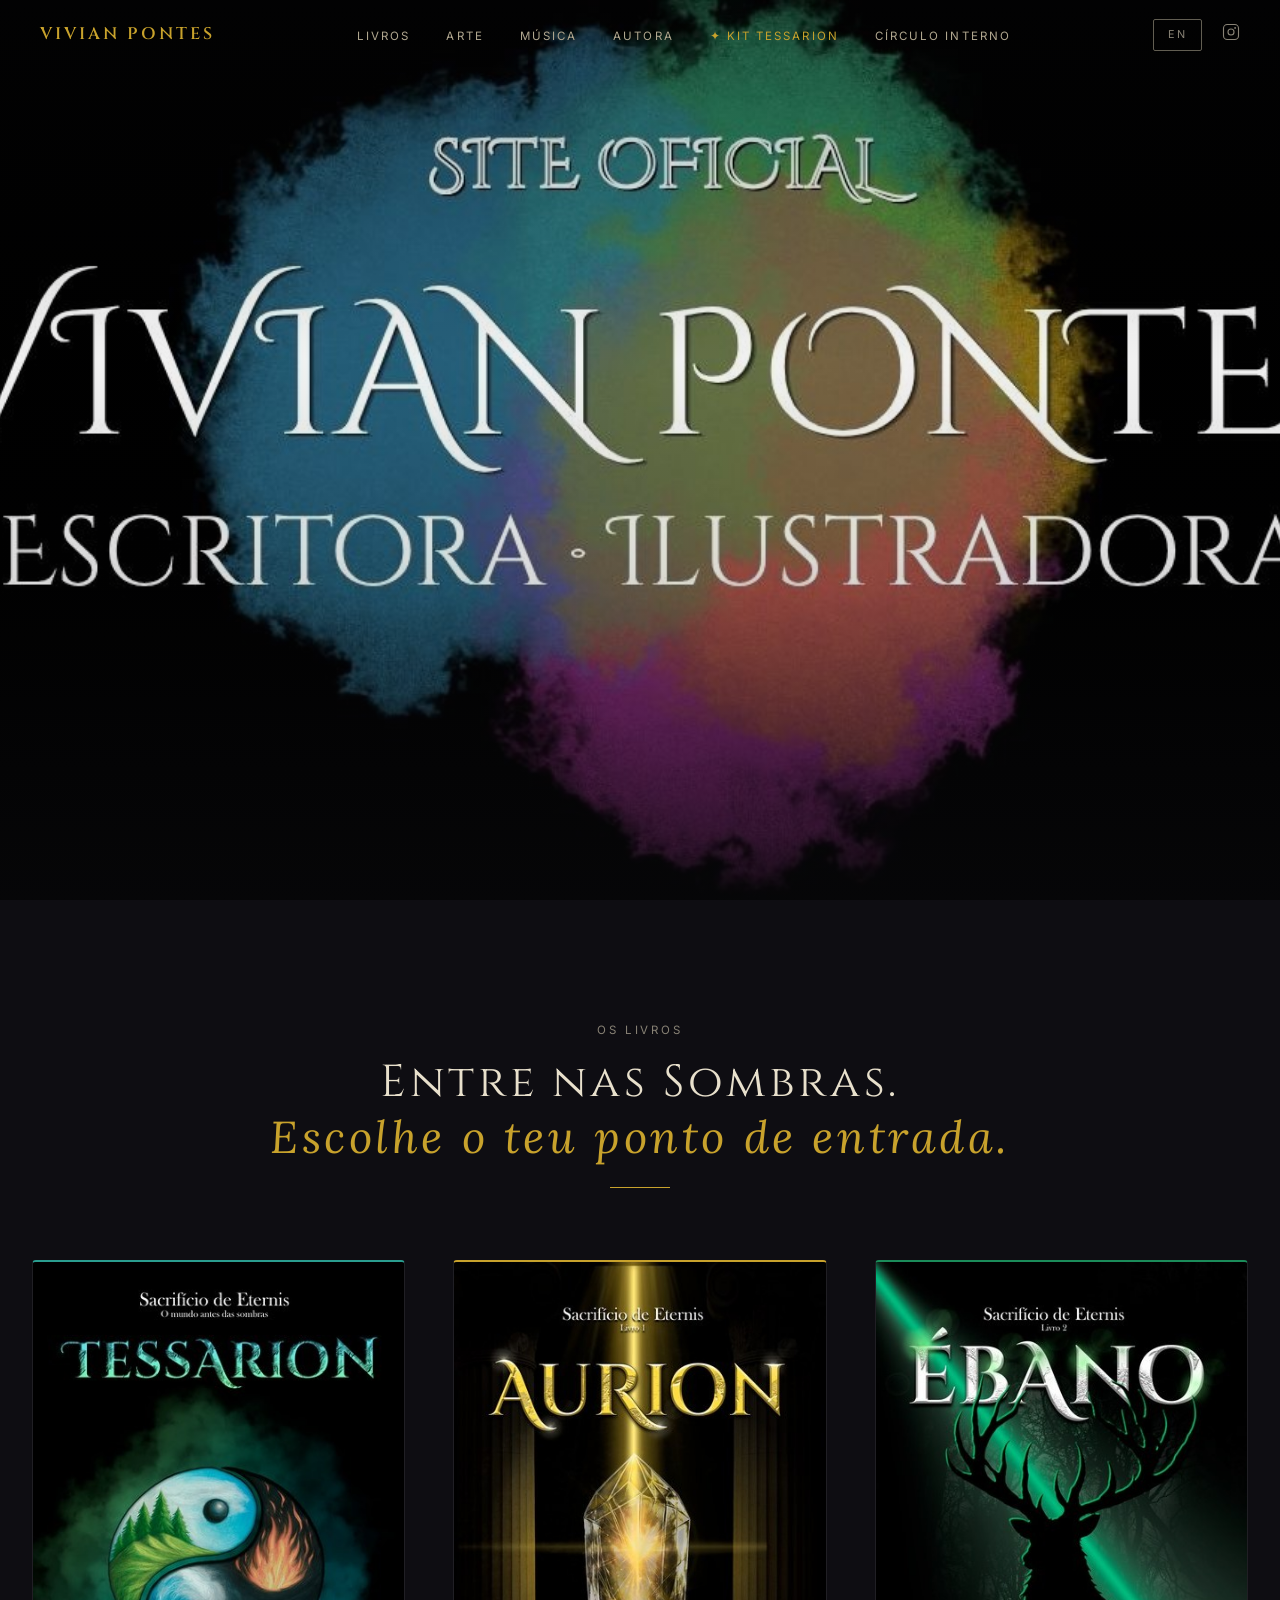
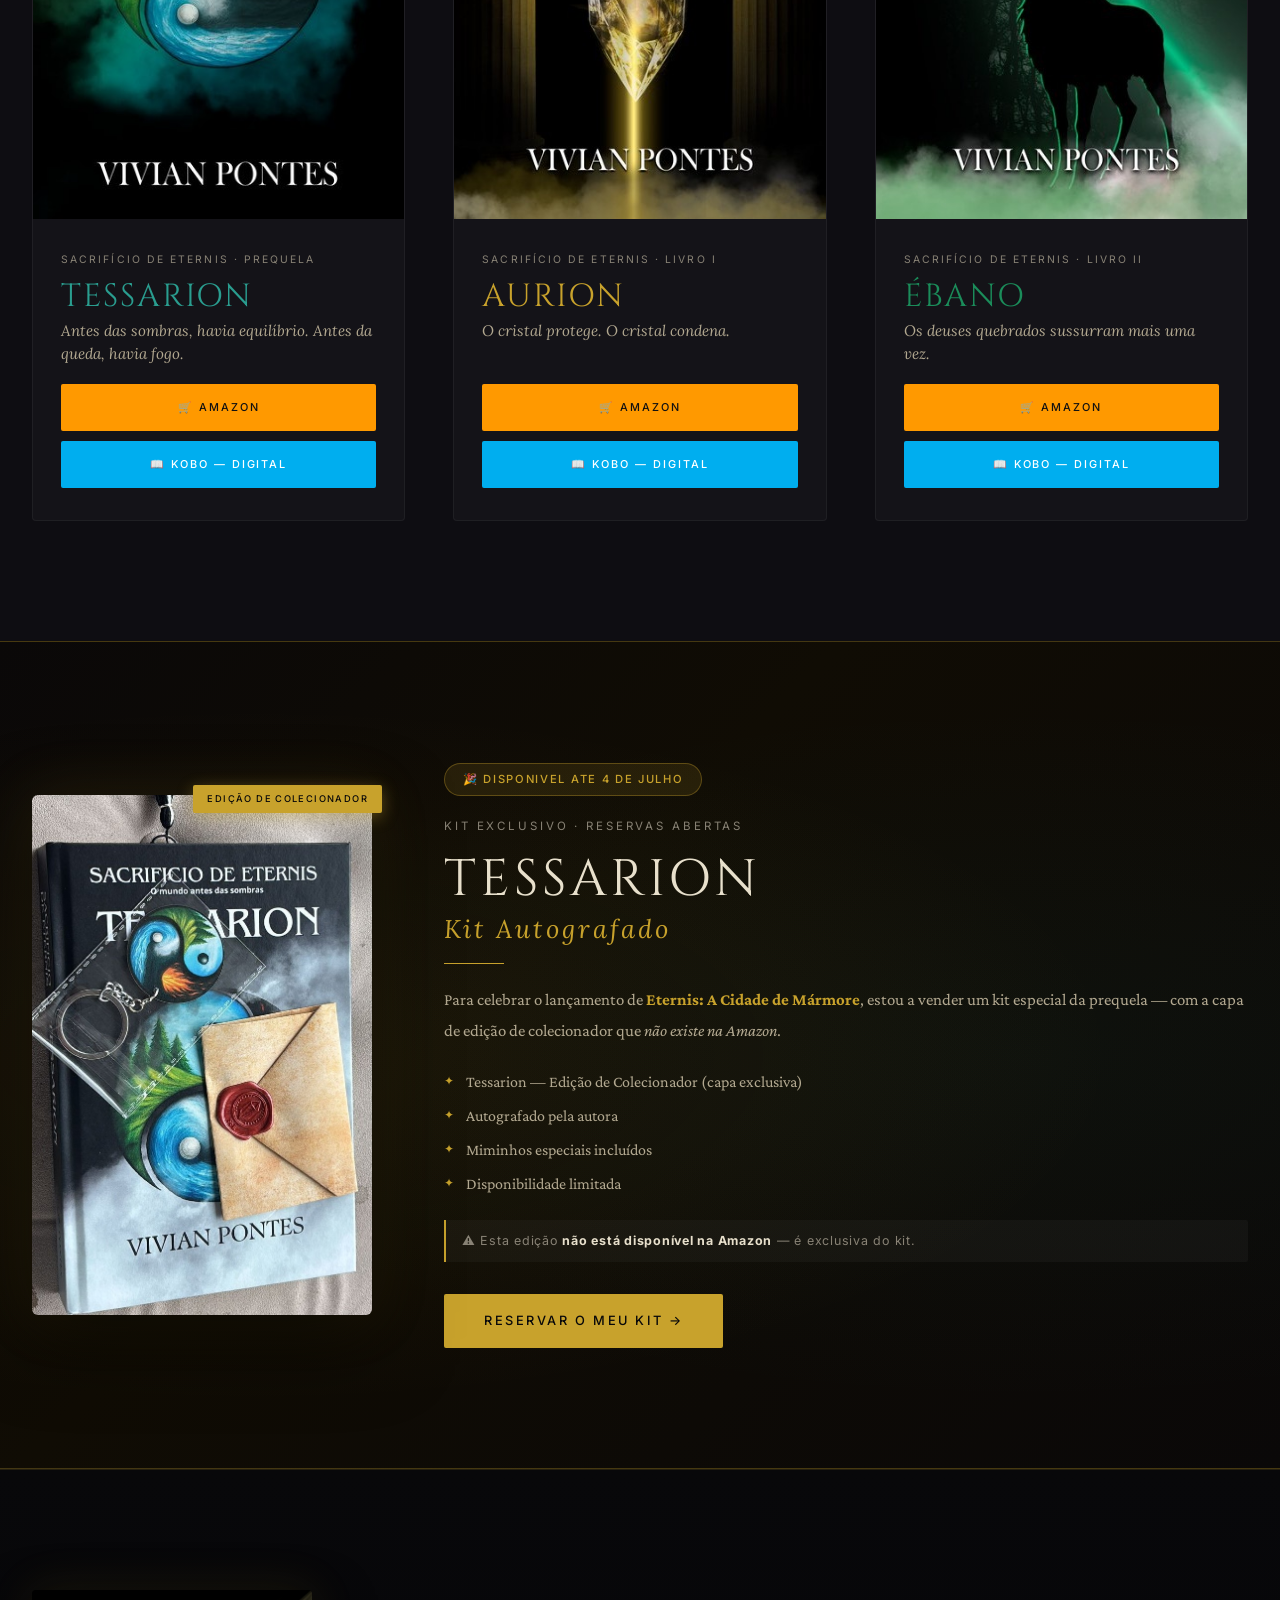
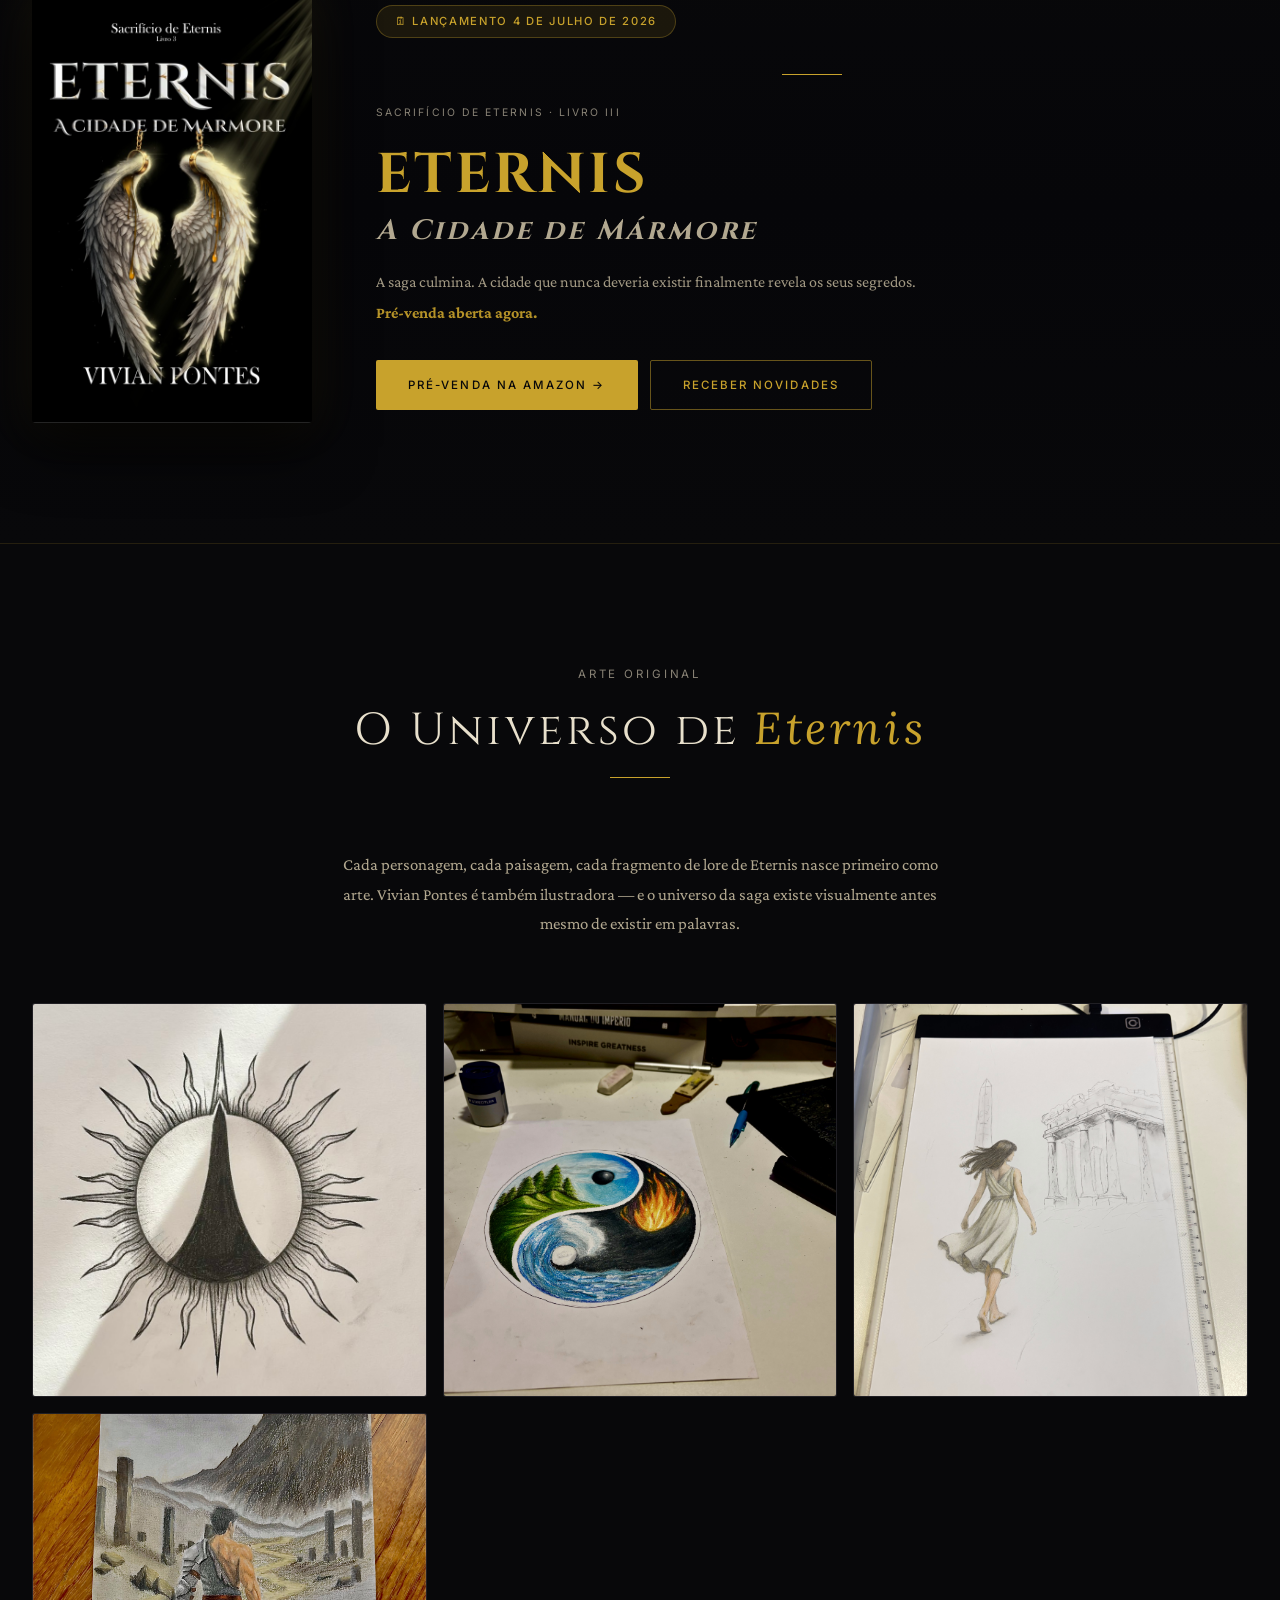
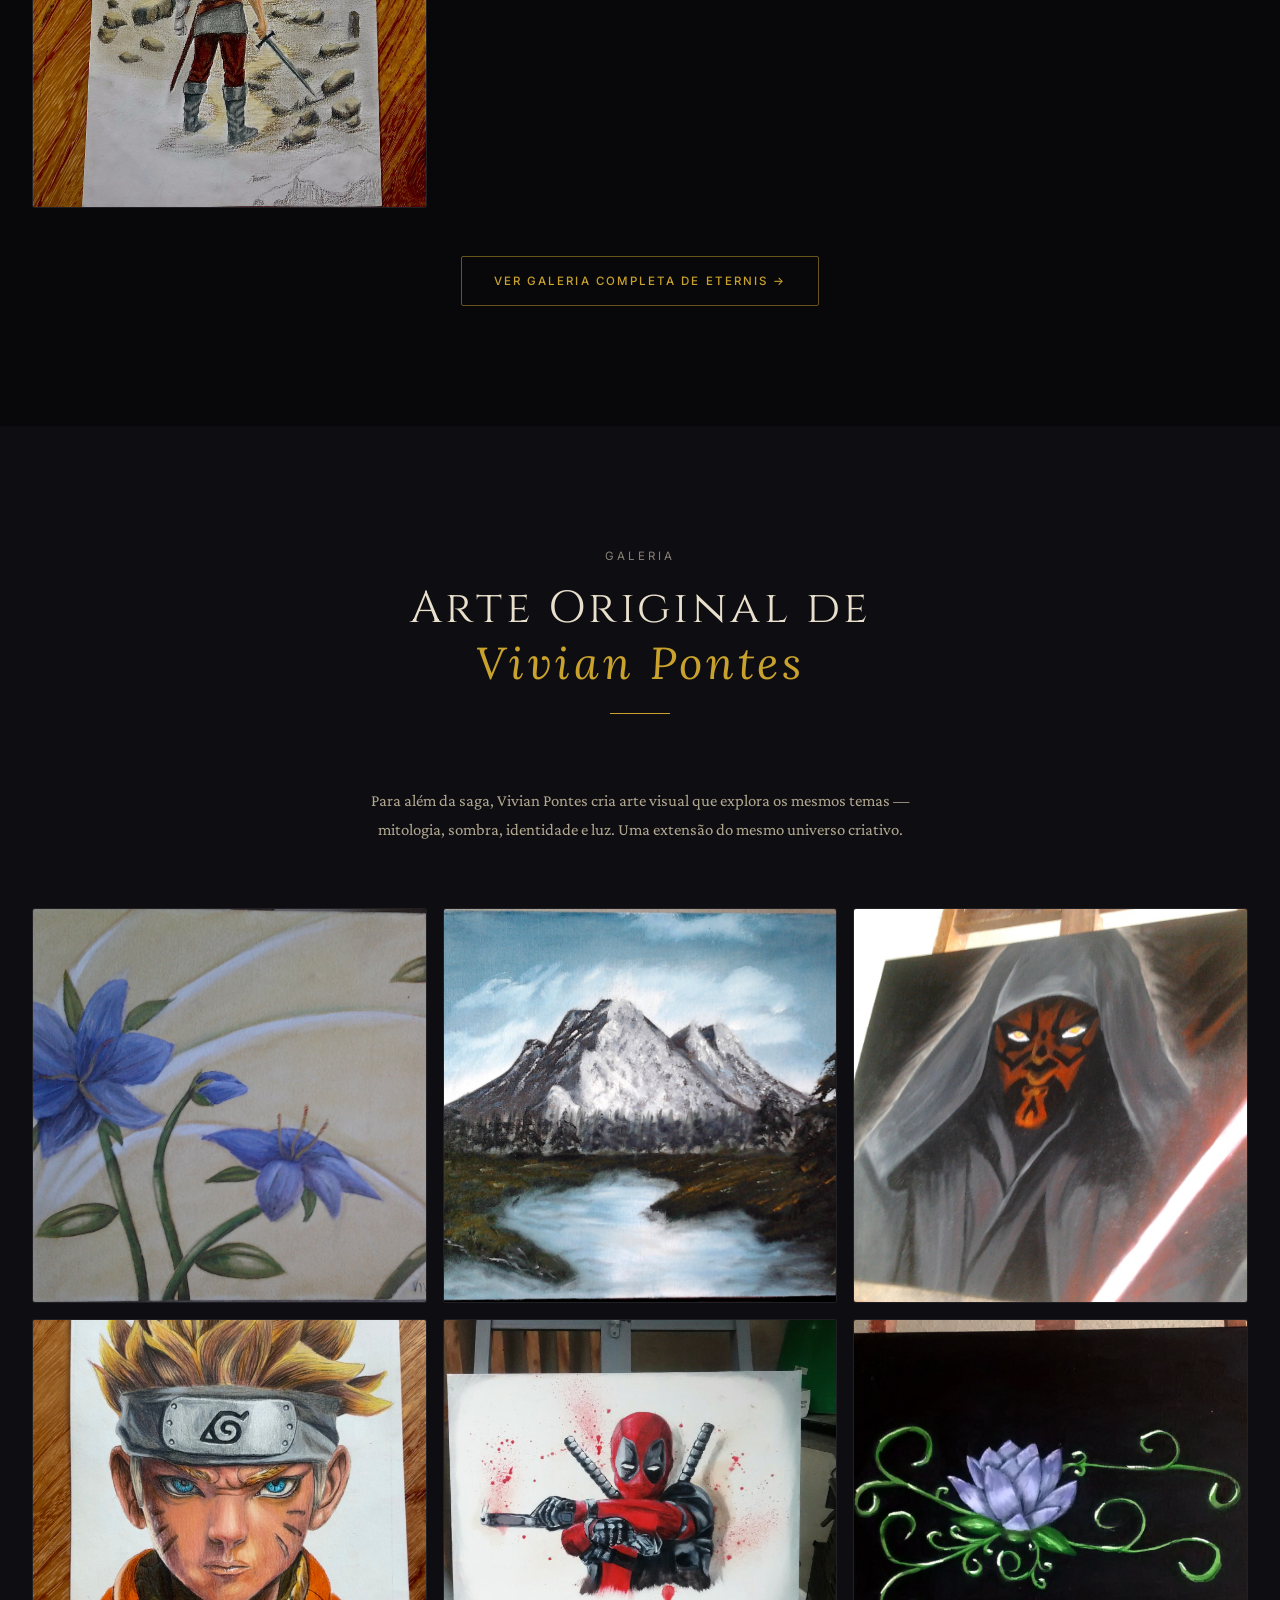
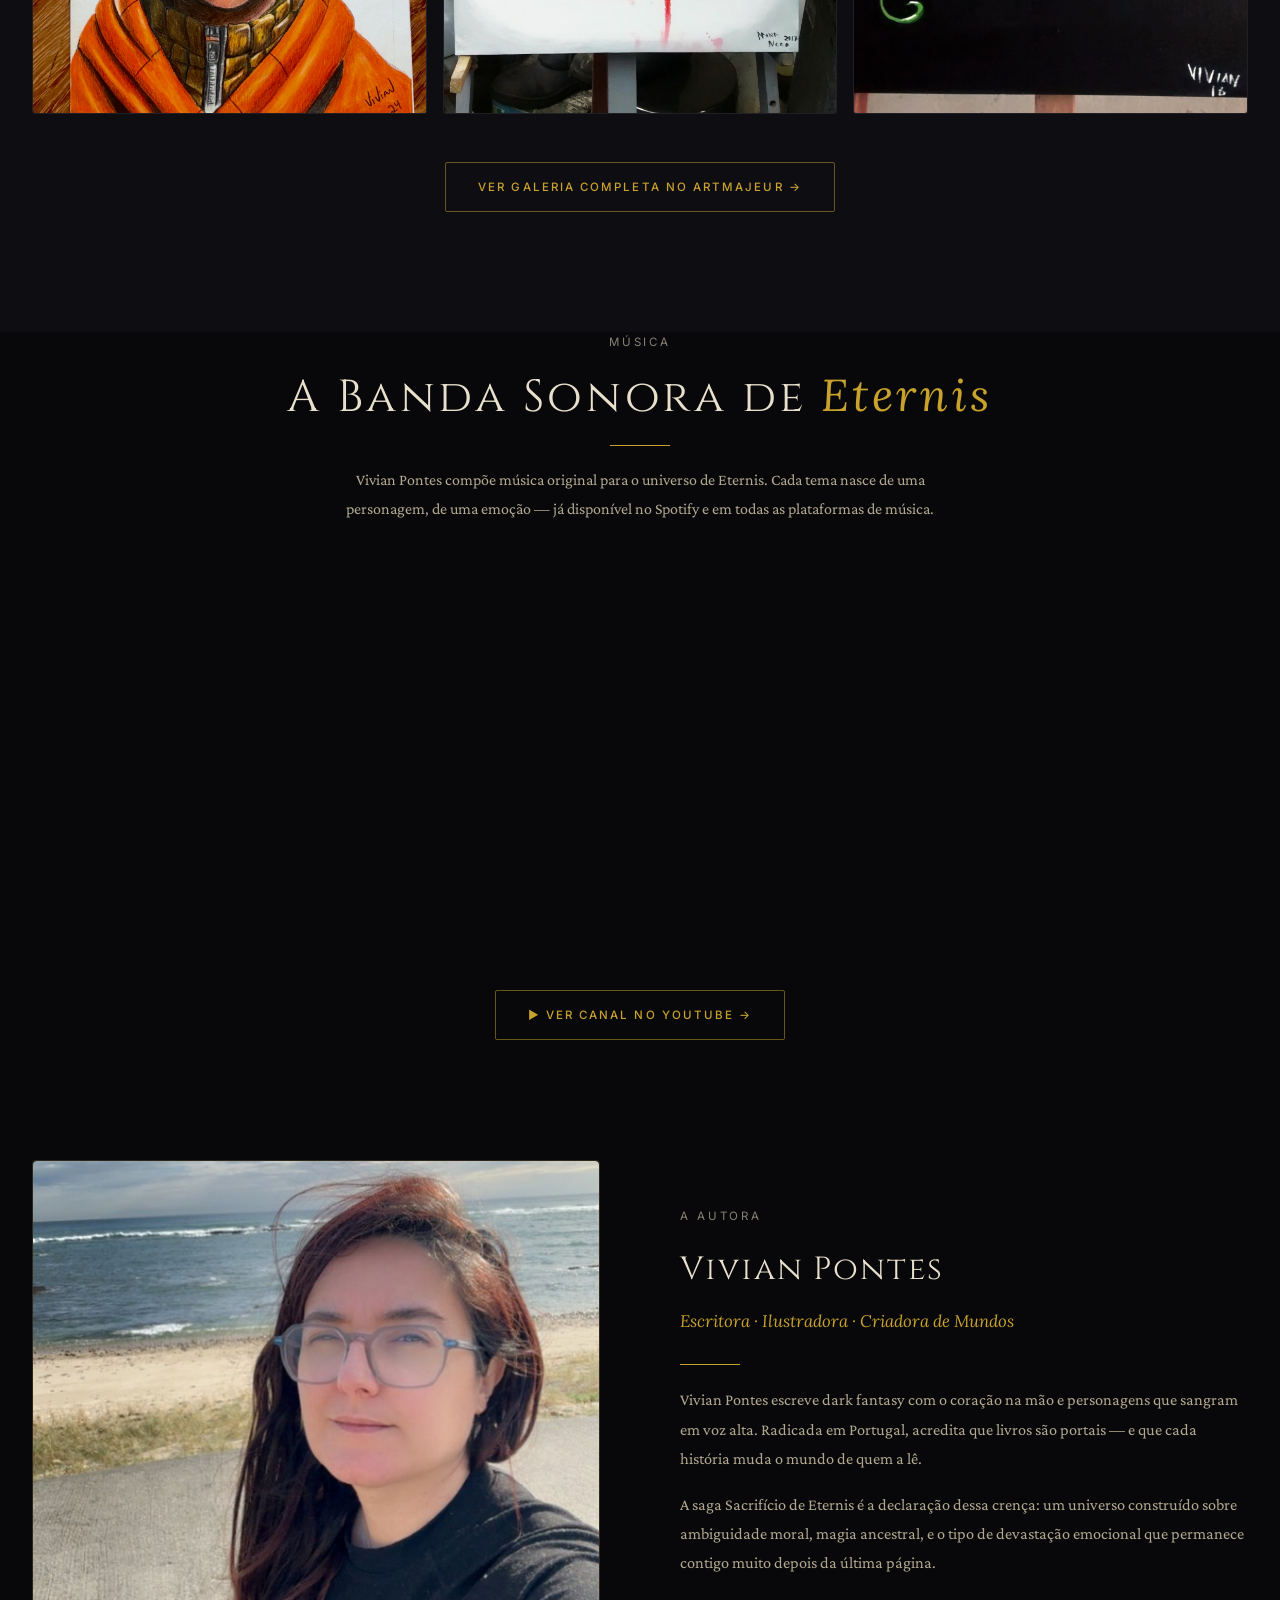
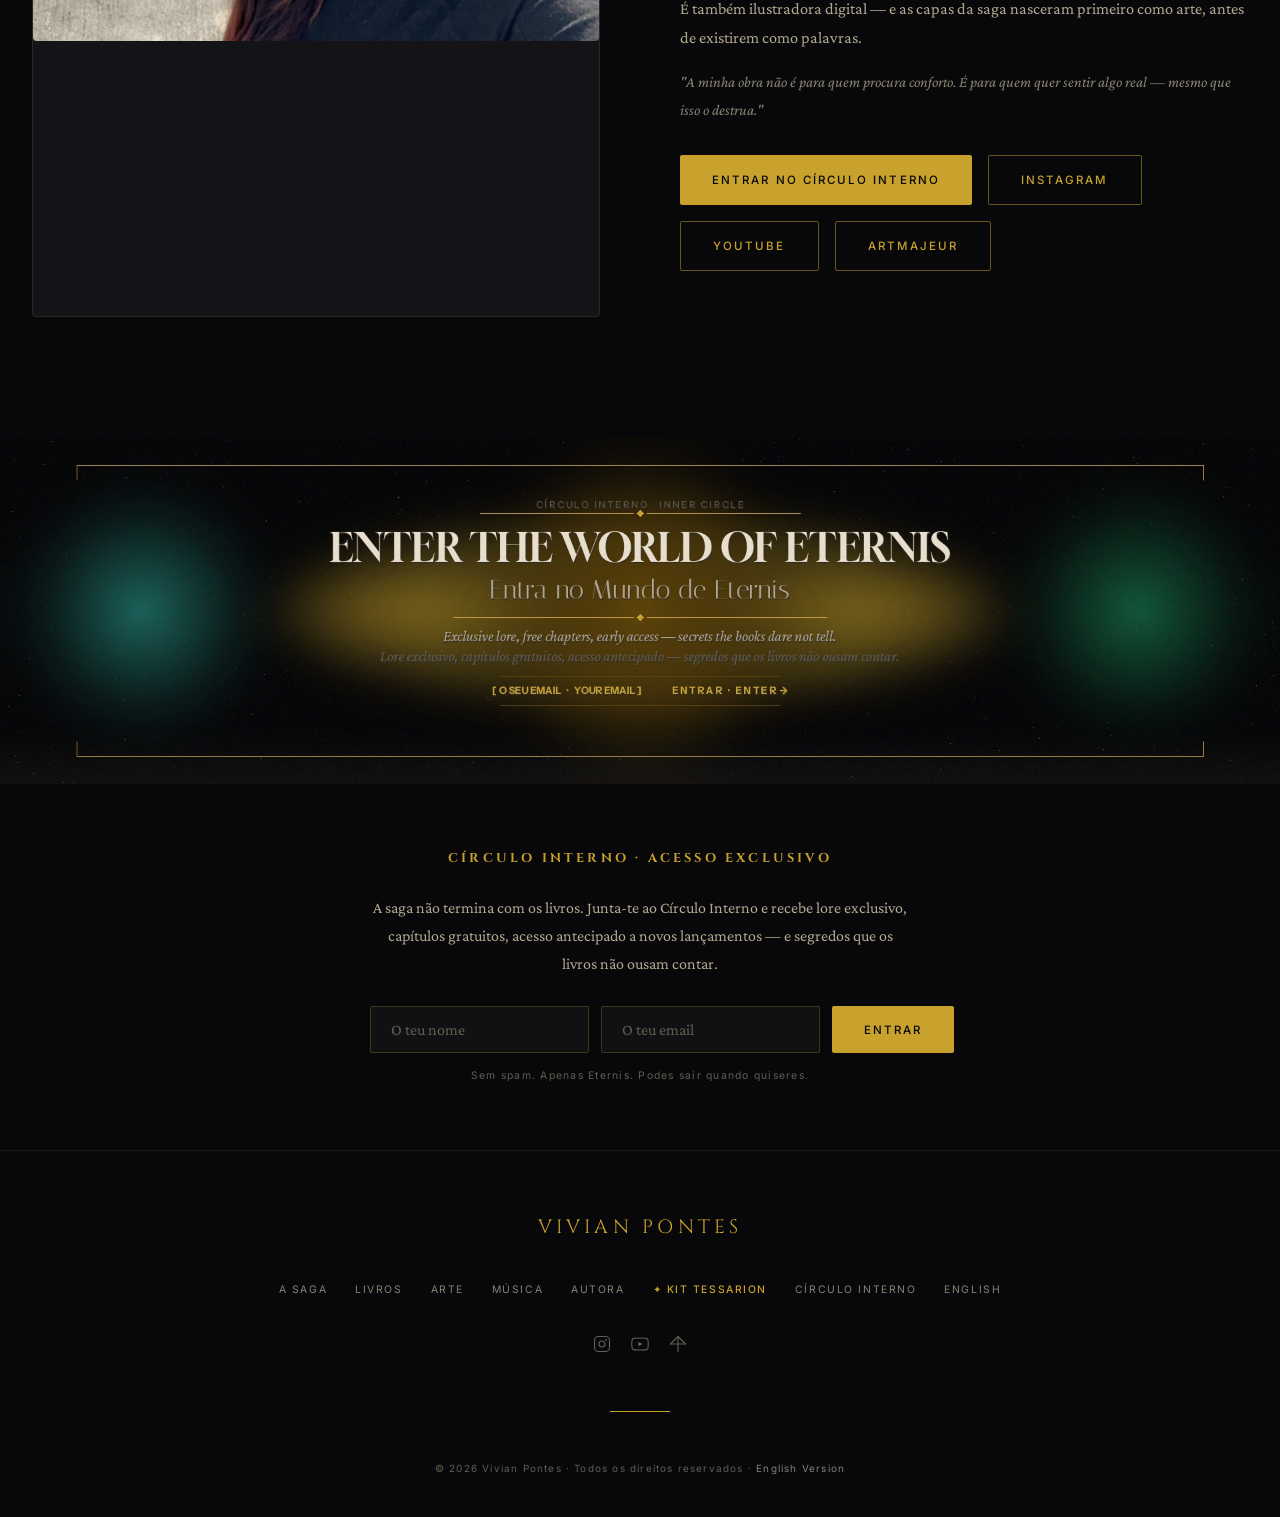
==== commit cb56b5aa: "update banner e tessARION KIT auteracoes para inlcuir o kit tessarion" ====
--- a/index.html
+++ b/index.html
@@ -7,8 +7,8 @@
   <!-- ╔══════════════════════════════════════════════════╗
        ║  SEO META TAGS                                   ║
        ╚══════════════════════════════════════════════════╝ -->
-  <title>Sacrifício de Eternis — Saga de Dark Fantasy por Vivian Pontes</title>
-  <meta name="description" content="Entre num mundo de deuses destruídos, magia elemental e sacrifícios impossíveis. Sacrifício de Eternis é uma saga de dark fantasy épica por Vivian Pontes. Disponível em capa dura e digital." />
+  <title>Vivian Pontes — Autora de Dark Fantasy · Sacrifício de Eternis</title>
+  <meta name="description" content="Vivian Pontes — escritora, ilustradora e criadora de mundos. Autora da saga Sacrifício de Eternis e universos de dark fantasy que ficam para sempre. Disponível em capa dura e digital." />
   <meta name="keywords" content="dark fantasy, livros de fantasia, sacrifício de eternis, vivian pontes, saga fantasia, dark romantasy, aurion, ébano, tessarion, fantasia sombria, autora portuguesa, livros capa dura" />
   <meta name="author" content="Vivian Pontes" />
   <link rel="canonical" href="https://vivianpontes.eu/" />
@@ -16,14 +16,14 @@
   <!-- Open Graph -->
   <meta property="og:type" content="website" />
   <meta property="og:url" content="https://vivianpontes.eu/" />
-  <meta property="og:title" content="Sacrifício de Eternis — Dark Fantasy por Vivian Pontes" />
-  <meta property="og:description" content="O mundo caiu. Os deuses quebraram. Só o sacrifício resta. Uma saga épica de dark fantasy." />
+  <meta property="og:title" content="Vivian Pontes — Autora de Dark Fantasy" />
+  <meta property="og:description" content="Escritora, ilustradora e criadora de universos. Dark fantasy que fica para sempre." />
   <meta property="og:image" content="https://vivianpontes.eu/assets/web_hero_banner.jpg" />
 
   <!-- Twitter Card -->
   <meta name="twitter:card" content="summary_large_image" />
-  <meta name="twitter:title" content="Sacrifício de Eternis — Vivian Pontes" />
-  <meta name="twitter:description" content="Uma saga de dark fantasy épica. Deuses. Corrupção. Sacrifício." />
+  <meta name="twitter:title" content="Vivian Pontes — Autora de Dark Fantasy" />
+  <meta name="twitter:description" content="Escritora, ilustradora e criadora de universos de dark fantasy." />
   <meta name="twitter:image" content="https://vivianpontes.eu/assets/web_hero_banner.jpg" />
 
   <!-- Favicon placeholder -->
@@ -67,12 +67,11 @@
     <a class="nav-logo" href="#">VIVIAN PONTES</a>
 
     <ul class="nav-links">
-      <li><a href="#saga">A Saga</a></li>
       <li><a href="#livros">Livros</a></li>
       <li><a href="#arte-eternis">Arte</a></li>
       <li><a href="#musica">Música</a></li>
-      <li><a href="#bastidores">Bastidores</a></li>
       <li><a href="#autora">Autora</a></li>
+      <li><a href="#kit-tessarion" class="nav-kit-highlight">✦ Kit Tessarion</a></li>
       <li><a href="#newsletter">Círculo Interno</a></li>
     </ul>
 
@@ -99,56 +98,15 @@
          alt="Sacrifício de Eternis — O mundo caiu. Os deuses quebraram. Só o sacrifício resta."
          loading="eager" />
     <div class="hero-overlay"></div>
-    <div class="hero-content">
+   
       <div class="hero-ctas">
-        <a href="#livros" class="btn btn-primary">Começar a Descida</a>
+        <a href="#livros" class="btn btn-primary">Explorar os Livros</a>
         <a href="#newsletter" class="btn btn-outline">Entrar em Eternis</a>
       </div>
     </div>
   </section>
 
-  <!-- ════════════════════════════════════════
-       A SAGA
-  ════════════════════════════════════════ -->
-  <section id="saga">
-    <img class="saga-banner fade-up"
-         src="assets/web_trilogy_showcase.jpg"
-         alt="A Saga: Tessarion, Aurion, Ébano — Sacrifício de Eternis"
-         loading="lazy" />
-
-    <div class="reading-order fade-up">
-      <span class="section-label">Guia de Leitura</span>
-      <h3>TRÊS LIVROS. TRÊS ESCURIDÕES. UM DESTINO.</h3>
-      <p style="color: var(--cream); font-size: 1rem; line-height: 1.8;">
-        A saga Sacrifício de Eternis pode ser iniciada de duas formas.
-        Começa por <strong style="color: var(--gold)">Aurion</strong> para viver a história conforme ela se desdobra — crua, imediata.
-        Ou começa por <strong style="color: var(--teal)">Tessarion</strong> para compreender as origens antes da queda.
-        De qualquer forma, as sombras vão te encontrar.
-      </p>
-      <div class="gold-rule"></div>
-      <!-- Mapa do mundo de Eternis -->
-      <div class="fade-up" style="margin:1.5rem auto 2rem;max-width:760px;text-align:center;">
-        <img src="assets/mapa-eternis.jpg"
-             alt="Mapa do Mundo de Eternis — Sacrifício de Eternis por Vivian Pontes"
-             loading="lazy"
-             style="width:100%;border-radius:4px;border:1px solid rgba(200,162,44,0.2);opacity:0.85;" />
-        <p style="font-family:var(--font-ui);font-size:0.65rem;letter-spacing:0.2em;color:var(--grey);margin-top:0.75rem;text-transform:uppercase;">O Mundo de Eternis</p>
-      </div>
-      <div class="order-options">
-        <div class="order-card">
-          <div class="label">Ordem de Publicação</div>
-          <p>Aurion (Livro I) → Ébano (Livro II) → Tessarion (Prequela)<br/>
-          <em style="color: var(--grey-l); font-size: 0.85rem;">Para quem adora descobrir o lore depois da história principal</em></p>
-        </div>
-        <div class="order-card">
-          <div class="label">Ordem Cronológica</div>
-          <p>Tessarion (Prequela) → Aurion (Livro I) → Ébano (Livro II)<br/>
-          <em style="color: var(--grey-l); font-size: 0.85rem;">Para quem quer o panorama completo desde o início</em></p>
-        </div>
-      </div>
-    </div>
-  </section>
-
+  
   <!-- ════════════════════════════════════════
        LIVROS / LOJA
   ════════════════════════════════════════ -->
@@ -173,19 +131,10 @@
             <span class="book-series">Sacrifício de Eternis · Prequela</span>
             <h3 class="book-title">TESSARION</h3>
             <p class="book-tagline">Antes das sombras, havia equilíbrio. Antes da queda, havia fogo.</p>
-            <p class="book-desc">
-              Muito antes da corrupção consumir as terras, a magia de Eternis era guiada por quatro grandes magos —
-              mestres do fogo, água, ar e terra. Quando a ambição e forças ancestrais emergem,
-              a harmonia entre os elementos estilhaça-se.
-            </p>
             <div class="buy-buttons">
               <a href="https://www.amazon.es/stores/author/B0F27DY2GL?ingress=0&visitId=5eba9b7f-ff2b-4278-8aa3-66bc123ad784&ref_=aufs_ap_ahdr_dsk_ab"
                  target="_blank" rel="noopener" class="btn btn-amazon">
-                🛒 Amazon — Capa Dura
-              </a>
-              <a href="https://www.amazon.es/stores/author/B0F27DY2GL?ingress=0&visitId=5eba9b7f-ff2b-4278-8aa3-66bc123ad784&ref_=aufs_ap_ahdr_dsk_ab"
-                 target="_blank" rel="noopener" class="btn btn-amazon" style="background:#e07000;">
-                📱 Amazon — Kindle
+                🛒 Amazon
               </a>
               <a href="https://www.kobo.com/pt/pt/series/sacrificio-de-eternis"
                  target="_blank" rel="noopener" class="btn btn-kobo">
@@ -210,19 +159,10 @@
             <span class="book-series">Sacrifício de Eternis · Livro I</span>
             <h3 class="book-title">AURION</h3>
             <p class="book-tagline">O cristal protege. O cristal condena.</p>
-            <p class="book-desc">
-              O mundo foi consumido pela corrupção mágica. O que resta da humanidade sobrevive atrás de uma barreira de luz.
-              Quando as mentiras que mantêm a civilização de pé começam a ruir, fé colide com poder —
-              e o preço da salvação revela-se maior do que a própria ruína.
-            </p>
             <div class="buy-buttons">
               <a href="https://www.amazon.es/stores/author/B0F27DY2GL?ingress=0&visitId=5eba9b7f-ff2b-4278-8aa3-66bc123ad784&ref_=aufs_ap_ahdr_dsk_ab"
                  target="_blank" rel="noopener" class="btn btn-amazon">
-                🛒 Amazon — Capa Dura
-              </a>
-              <a href="https://www.amazon.es/stores/author/B0F27DY2GL?ingress=0&visitId=5eba9b7f-ff2b-4278-8aa3-66bc123ad784&ref_=aufs_ap_ahdr_dsk_ab"
-                 target="_blank" rel="noopener" class="btn btn-amazon" style="background:#e07000;">
-                📱 Amazon — Kindle
+                🛒 Amazon
               </a>
               <a href="https://www.kobo.com/pt/pt/series/sacrificio-de-eternis"
                  target="_blank" rel="noopener" class="btn btn-kobo">
@@ -246,19 +186,10 @@
             <span class="book-series">Sacrifício de Eternis · Livro II</span>
             <h3 class="book-title">ÉBANO</h3>
             <p class="book-tagline">Os deuses quebrados sussurram mais uma vez.</p>
-            <p class="book-desc">
-              A verdade foi revelada. Agora o mundo precisa lidar com as consequências.
-              A corrupção alastra, forças ancestrais despertam, alianças fraturam.
-              Quando deuses colidem, a linha entre salvação e destruição desaparece.
-            </p>
             <div class="buy-buttons">
               <a href="https://www.amazon.es/stores/author/B0F27DY2GL?ingress=0&visitId=5eba9b7f-ff2b-4278-8aa3-66bc123ad784&ref_=aufs_ap_ahdr_dsk_ab"
                  target="_blank" rel="noopener" class="btn btn-amazon">
-                🛒 Amazon — Capa Dura
-              </a>
-              <a href="https://www.amazon.es/stores/author/B0F27DY2GL?ingress=0&visitId=5eba9b7f-ff2b-4278-8aa3-66bc123ad784&ref_=aufs_ap_ahdr_dsk_ab"
-                 target="_blank" rel="noopener" class="btn btn-amazon" style="background:#e07000;">
-                📱 Amazon — Kindle
+                🛒 Amazon
               </a>
               <a href="https://www.kobo.com/pt/pt/series/sacrificio-de-eternis"
                  target="_blank" rel="noopener" class="btn btn-kobo">
@@ -272,6 +203,53 @@
         </article>
 
       </div><!-- /books-grid -->
+    </div>
+  </section>
+
+
+  <!-- ════════════════════════════════════════
+       KIT TESSARION — EDIÇÃO DE COLECIONADOR
+  ════════════════════════════════════════ -->
+  <section id="kit-tessarion">
+    <div class="kit-promo-wrap">
+      <div class="container">
+        <div class="kit-promo-inner fade-up">
+
+          <div class="kit-promo-image">
+            <img src="assets/kit-tessarion.jpg"
+                 alt="Kit Tessarion Edição de Colecionador — Autografado com Miminhos"
+                 loading="lazy"
+                 onerror="this.closest('.kit-promo-image').classList.add('kit-img-fallback')" />
+            <div class="kit-badge-img">Edição de Colecionador</div>
+          </div>
+
+          <div class="kit-promo-text">
+            <div class="kit-launch-tag">🎉 Disponivel ate 4 de Julho</div>
+            <span class="section-label">Kit Exclusivo · Reservas Abertas</span>
+            <h2 class="kit-title">TESSARION<br/><em>Kit Autografado</em></h2>
+            <div class="gold-rule left"></div>
+            <p class="kit-desc">
+              Para celebrar o lançamento de <strong style="color:var(--gold)">Eternis: A Cidade de Mármore</strong>,
+              estou a vender um kit especial da prequela — com a capa de edição de colecionador que <em>não existe na Amazon</em>.
+            </p>
+            <ul class="kit-features">
+              <li><span class="kit-bullet">✦</span> Tessarion — Edição de Colecionador (capa exclusiva)</li>
+              <li><span class="kit-bullet">✦</span> Autografado pela autora</li>
+              <li><span class="kit-bullet">✦</span> Miminhos especiais incluídos</li>
+              <li><span class="kit-bullet">✦</span> Disponibilidade limitada</li>
+            </ul>
+            <p class="kit-amazon-note">
+              ⚠️ Esta edição <strong>não está disponível na Amazon</strong> — é exclusiva do kit.
+            </p>
+            <a href="https://forms.gle/HEQbW4wLkcoMgv6g8"
+               target="_blank" rel="noopener"
+               class="btn btn-primary kit-cta">
+              Reservar o Meu Kit →
+            </a>
+          </div>
+
+        </div>
+      </div>
     </div>
   </section>
 
@@ -287,16 +265,17 @@
                loading="lazy" />
         </div>
         <div class="livro3-info">
-          <span class="section-label">Em Breve</span>
+          <span class="livro3-launch-badge">🗓 Lançamento 4 de Julho de 2026</span>
           <div class="gold-rule"></div>
           <span class="book-series">Sacrifício de Eternis · Livro III</span>
           <h2 class="livro3-title">ETERNIS<br/><em>A Cidade de Mármore</em></h2>
           <p class="livro3-desc">
-            A saga continua. A cidade que nunca deveria existir espera-te.<br/>
-            Pré-venda em junho · Lançamento em julho de 2026.
+            A saga culmina. A cidade que nunca deveria existir finalmente revela os seus segredos.<br/>
+            <strong style="color:var(--gold)">Pré-venda aberta agora.</strong>
           </p>
           <div class="livro3-ctas">
-            <a href="#newsletter" class="btn btn-primary">Saber em Primeiro →</a>
+            <a href="https://www.amazon.es/stores/author/B0F27DY2GL" target="_blank" rel="noopener" class="btn btn-primary">Pré-venda na Amazon →</a>
+            <a href="#newsletter" class="btn btn-outline">Receber Novidades</a>
           </div>
         </div>
       </div>
@@ -430,67 +409,6 @@
   </section>
 
   <!-- ════════════════════════════════════════
-       BASTIDORES (Behind the Scenes)
-  ════════════════════════════════════════ -->
-  <section id="bastidores">
-    <img class="bastidores-banner fade-up"
-         src="assets/web_artist_process.jpg"
-         alt="A Artista Por Detrás do Mundo — Vivian Pontes"
-         loading="lazy" />
-
-    <div class="container">
-      <div class="section-header fade-up">
-        <span class="section-label">Bastidores</span>
-        <h2>Como Nasce um <em>Portal</em></h2>
-        <div class="gold-rule"></div>
-        <p style="max-width:600px;margin:0 auto;color:var(--cream);font-size:1rem;line-height:1.8;">
-          Vivian Pontes cria as capas dos seus próprios livros. Cada obra passa por centenas de horas
-          de arte digital, esboços e decisões criativas antes de se tornar a porta de entrada para Eternis.
-          Aqui, um olhar por detrás do portal.
-        </p>
-      </div>
-
-      <div class="video-grid fade-up">
-        <!-- ╔══════════════════════════════════════════════════════════╗
-             ║  VÍDEOS DE BASTIDORES                                    ║
-             ║  Para adicionar um vídeo do YouTube:                     ║
-             ║  1. Remove a classe "placeholder-video" do div           ║
-             ║  2. Substitui o comentário pelo código de embed:         ║
-             ║     <iframe src="https://www.youtube.com/embed/VIDEO_ID" ║
-             ║      title="..." allowfullscreen loading="lazy"></iframe>║
-             ║     (substitui VIDEO_ID pelo ID do vídeo no YouTube)     ║
-             ╚══════════════════════════════════════════════════════════╝ -->
-
-          <span class="video-label">Bastidores — Capa de Aurion</span>
-        </div>
-
-        <div class="video-slot placeholder-video">
-          <!-- <iframe src="https://www.youtube.com/embed/VIDEO_ID" title="Bastidores — Capa de Ébano" allowfullscreen loading="lazy"></iframe> -->
-          <span class="video-label">Bastidores — Capa de Ébano</span>
-        </div>
-
-        <div class="video-slot placeholder-video">
-          <!-- <iframe src="https://www.youtube.com/embed/VIDEO_ID" title="Bastidores — Capa de Tessarion" allowfullscreen loading="lazy"></iframe> -->
-          <span class="video-label">Bastidores — Capa de Tessarion</span>
-        </div>
-
-        <div class="video-slot placeholder-video">
-          <!-- <iframe src="https://www.youtube.com/embed/VIDEO_ID" title="O Processo Criativo" allowfullscreen loading="lazy"></iframe> -->
-          <span class="video-label">O Processo Criativo</span>
-        </div>
-      </div>
-
-      <!-- Link para o canal YouTube -->
-      <div class="gallery-cta fade-up" style="margin-top:2.5rem;">
-        <a href="https://www.youtube.com/@MinaNerd"
-           target="_blank" rel="noopener" class="btn btn-outline">
-          ▶ Ver Canal no YouTube →
-        </a>
-      </div>
-    </div>
-  </section>
-
-  <!-- ════════════════════════════════════════
        MÚSICA DE ETERNIS
   ════════════════════════════════════════ -->
   <section id="musica">
@@ -501,55 +419,16 @@
         <div class="gold-rule"></div>
         <p style="max-width:620px;margin:0 auto;color:var(--cream);font-size:1rem;line-height:1.8;">
           Vivian Pontes compõe música original para o universo de Eternis.
-          Cada tema nasce de uma personagem, de uma emoção — um momento que as palavras não chegam a capturar.
-          Em breve em todas as plataformas de música.
+          Cada tema nasce de uma personagem, de uma emoção — já disponível no Spotify
+          e em todas as plataformas de música.
         </p>
       </div>
 
-      <div class="musica-grid fade-up">
-
-        <div class="musica-card">
-          <div class="musica-video">
-            <iframe src="https://www.youtube.com/embed/mZN8raNrrEQ"
-                    title="Golden Ruin — Tema do Livro III · Eternis: A Cidade de Mármore"
-                    allowfullscreen loading="lazy"></iframe>
-          </div>
-          <div class="musica-info">
-            <span class="musica-label">Tema do Livro III</span>
-            <h3 class="musica-title">Golden Ruin</h3>
-          </div>
-        </div>
-
-        <div class="musica-card">
-          <div class="musica-video">
-            <iframe src="https://www.youtube.com/embed/HN9YJO39sUs"
-                    title="Tema da Elara — Eternis"
-                    allowfullscreen loading="lazy"></iframe>
-          </div>
-          <div class="musica-info">
-            <span class="musica-label">Tema de Personagem</span>
-            <h3 class="musica-title">Elara</h3>
-          </div>
-        </div>
-
-        <div class="musica-card">
-          <div class="musica-video">
-            <iframe src="https://www.youtube.com/embed/6GVw3T_1zto"
-                    title="Making Off — Golden Ruin · Bastidores da Música"
-                    allowfullscreen loading="lazy"></iframe>
-          </div>
-          <div class="musica-info">
-            <span class="musica-label">Making Off</span>
-            <h3 class="musica-title">Golden Ruin — Bastidores</h3>
-          </div>
-        </div>
-
-      </div><!-- /musica-grid -->
-
-      <div class="gallery-cta fade-up" style="margin-top:2.5rem;">
-        <p style="color:var(--cream-dim);font-size:0.75rem;letter-spacing:0.18em;text-transform:uppercase;margin-bottom:16px;">
-          Em breve em todas as plataformas de música
-        </p>
+      <div class="spotify-wrap fade-up">
+        <iframe style="border-radius:12px" src="https://open.spotify.com/embed/artist/1F96AJcofT63MssTz9Qs9Q?utm_source=generator" width="100%" height="352" frameBorder="0" allowfullscreen="" allow="autoplay; clipboard-write; encrypted-media; fullscreen; picture-in-picture" loading="lazy"></iframe>
+      </div>
+
+      <div class="gallery-cta fade-up" style="margin-top:2rem;">
         <a href="https://www.youtube.com/@MinaNerd"
            target="_blank" rel="noopener" class="btn btn-outline">
           ▶ Ver Canal no YouTube →
@@ -699,9 +578,9 @@
           <li><a href="#livros">Livros</a></li>
           <li><a href="#arte-eternis">Arte</a></li>
           <li><a href="#musica">Música</a></li>
-          <li><a href="#bastidores">Bastidores</a></li>
           <li><a href="#autora">Autora</a></li>
-          <li><a href="#newsletter">Círculo Interno</a></li>
+          <li><a href="#kit-tessarion" class="nav-kit-highlight">✦ Kit Tessarion</a></li>
+      <li><a href="#newsletter">Círculo Interno</a></li>
           <li><a href="en.html">English</a></li>
         </ul>
 
@@ -737,7 +616,3 @@
   <script src="js/main.js"></script>
 </body>
 </html>
-<<<<<<< HEAD
-=======
- 
->>>>>>> ddf4cb6be52f95ebc88142d48c7b8d3d3fbc5cf3
--- a/style.css
+++ b/style.css
@@ -661,49 +661,9 @@
    MÚSICA DE ETERNIS
 ════════════════════════════════════════════ */
 #musica { background: var(--bg); }
-.musica-grid {
-  display: grid;
-  grid-template-columns: repeat(3, 1fr);
-  gap: 24px;
-  margin-top: 48px;
-}
-.musica-card {
-  background: rgba(255,255,255,0.02);
-  border: 1px solid rgba(200,162,44,0.12);
-  border-radius: 4px;
-  overflow: hidden;
-  transition: var(--transition);
-}
-.musica-card:hover { border-color: rgba(200,162,44,0.35); }
-.musica-video {
-  position: relative;
-  padding-bottom: 56.25%;
-  height: 0;
-  overflow: hidden;
-  background: #000;
-}
-.musica-video iframe {
-  position: absolute;
-  top: 0; left: 0;
-  width: 100%; height: 100%;
-  border: none;
-}
-.musica-info { padding: 16px 20px 20px; }
-.musica-label {
-  display: block;
-  font-family: var(--font-ui);
-  font-size: 0.62rem;
-  letter-spacing: 0.2em;
-  text-transform: uppercase;
-  color: var(--gold);
-  margin-bottom: 6px;
-}
-.musica-title {
-  font-family: var(--font-display);
-  font-size: 1.05rem;
-  color: var(--cream);
-  letter-spacing: 0.05em;
-  margin: 0;
+.spotify-wrap {
+  max-width: 860px;
+  margin: 48px auto 0;
 }
 
 /* ════════════════════════════════════════════
@@ -892,8 +852,6 @@
   /* Livro 3 */
   .livro3-inner { gap: 40px; }
   .livro3-cover { flex: 0 0 220px; max-width: 220px; }
-  /* Música */
-  .musica-grid { grid-template-columns: repeat(2, 1fr); }
 }
 
 /* ── Tablet / mobile grande ── */
@@ -992,8 +950,6 @@
   .livro3-inner { flex-direction: column; gap: 32px; padding: var(--section-py) 0; }
   .livro3-cover { flex: none; max-width: 220px; margin: 0 auto; }
 
-  /* Música */
-  .musica-grid { grid-template-columns: 1fr; }
 }
 
 /* ── Mobile padrão (iPhone, Android) ── */
@@ -1051,3 +1007,244 @@
   .autora-image { max-width: 220px; }
   .section-header h2 { font-size: 1.4rem; }
 }
+
+/* ════════════════════════════════════════════
+   HERO — AUTHOR OVERLAY TEXT
+════════════════════════════════════════════ */
+.hero-author {
+  text-align: center;
+  margin-bottom: 48px;
+}
+.hero-label {
+  display: block;
+  font-family: var(--font-ui);
+  font-size: 0.68rem;
+  letter-spacing: 0.28em;
+  text-transform: uppercase;
+  color: var(--cream);
+  margin-bottom: 20px;
+  opacity: 0.85;
+}
+.hero-title {
+  font-family: var(--font-display);
+  font-size: clamp(2.8rem, 8vw, 6rem);
+  font-weight: 600;
+  letter-spacing: 0.14em;
+  color: var(--white);
+  line-height: 1;
+  margin-bottom: 16px;
+  text-shadow: 0 2px 40px rgba(0,0,0,0.6);
+}
+.hero-sub {
+  font-family: var(--font-lora);
+  font-style: italic;
+  font-size: clamp(1rem, 2vw, 1.3rem);
+  color: var(--gold);
+  letter-spacing: 0.06em;
+  opacity: 0.9;
+}
+
+/* Nav kit highlight */
+.nav-kit-highlight {
+  color: var(--gold) !important;
+  font-weight: 500;
+}
+.nav-kit-highlight::after {
+  background: var(--gold) !important;
+}
+
+/* ════════════════════════════════════════════
+   KIT TESSARION — PROMO SECTION
+════════════════════════════════════════════ */
+#kit-tessarion {
+  position: relative;
+  overflow: hidden;
+}
+.kit-promo-wrap {
+  background: linear-gradient(135deg, #0a0808 0%, #100c04 40%, #0a0808 100%);
+  border-top: 1px solid rgba(200,162,44,0.3);
+  border-bottom: 1px solid rgba(200,162,44,0.3);
+  padding: var(--section-py) 0;
+  position: relative;
+}
+.kit-promo-wrap::before {
+  content: '';
+  position: absolute;
+  inset: 0;
+  background: radial-gradient(ellipse at 20% 50%, rgba(200,162,44,0.07) 0%, transparent 60%),
+              radial-gradient(ellipse at 80% 50%, rgba(42,157,143,0.05) 0%, transparent 60%);
+  pointer-events: none;
+}
+.kit-promo-inner {
+  display: flex;
+  gap: 72px;
+  align-items: center;
+}
+.kit-promo-image {
+  flex: 0 0 340px;
+  max-width: 340px;
+  position: relative;
+}
+.kit-promo-image img {
+  width: 100%;
+  border-radius: 6px;
+  box-shadow: 0 24px 80px rgba(0,0,0,0.7), 0 0 60px rgba(200,162,44,0.15);
+  transition: transform 0.4s ease, box-shadow 0.4s ease;
+}
+.kit-promo-image img:hover {
+  transform: scale(1.02);
+  box-shadow: 0 32px 100px rgba(0,0,0,0.8), 0 0 80px rgba(200,162,44,0.25);
+}
+.kit-img-fallback {
+  background: var(--bg3);
+  border: 1px solid rgba(200,162,44,0.2);
+  border-radius: 6px;
+  aspect-ratio: 3/4;
+  display: flex;
+  align-items: center;
+  justify-content: center;
+  color: var(--grey);
+  font-family: var(--font-ui);
+  font-size: 0.7rem;
+  letter-spacing: 0.15em;
+}
+.kit-badge-img {
+  position: absolute;
+  top: -10px;
+  right: -10px;
+  background: var(--gold);
+  color: var(--bg);
+  font-family: var(--font-ui);
+  font-size: 0.58rem;
+  font-weight: 500;
+  letter-spacing: 0.15em;
+  text-transform: uppercase;
+  padding: 6px 14px;
+  border-radius: 2px;
+  box-shadow: 0 4px 16px rgba(200,162,44,0.4);
+}
+
+.kit-promo-text {
+  flex: 1;
+}
+.kit-launch-tag {
+  display: inline-block;
+  font-family: var(--font-ui);
+  font-size: 0.7rem;
+  font-weight: 500;
+  letter-spacing: 0.15em;
+  text-transform: uppercase;
+  background: rgba(200,162,44,0.12);
+  border: 1px solid rgba(200,162,44,0.35);
+  color: var(--gold);
+  padding: 6px 18px;
+  border-radius: 20px;
+  margin-bottom: 20px;
+}
+.kit-title {
+  font-family: var(--font-display);
+  font-size: clamp(2.2rem, 4vw, 3.2rem);
+  font-weight: 400;
+  letter-spacing: 0.08em;
+  color: var(--white);
+  line-height: 1.1;
+  margin: 12px 0 0;
+}
+.kit-title em {
+  display: block;
+  font-family: var(--font-lora);
+  font-style: italic;
+  font-size: 0.5em;
+  color: var(--gold);
+  letter-spacing: 0.12em;
+  margin-top: 6px;
+}
+.kit-desc {
+  color: var(--cream);
+  font-size: 1.05rem;
+  line-height: 1.85;
+  margin-bottom: 24px;
+}
+.kit-features {
+  list-style: none;
+  margin-bottom: 24px;
+  display: flex;
+  flex-direction: column;
+  gap: 10px;
+}
+.kit-features li {
+  display: flex;
+  align-items: flex-start;
+  gap: 12px;
+  font-family: var(--font-body);
+  font-size: 1rem;
+  color: var(--cream);
+  line-height: 1.5;
+}
+.kit-bullet {
+  color: var(--gold);
+  flex-shrink: 0;
+  margin-top: 2px;
+  font-size: 0.75rem;
+}
+.kit-amazon-note {
+  font-family: var(--font-ui);
+  font-size: 0.78rem;
+  letter-spacing: 0.06em;
+  color: var(--grey-l);
+  background: rgba(255,255,255,0.03);
+  border-left: 2px solid var(--gold);
+  padding: 10px 16px;
+  margin-bottom: 32px;
+  border-radius: 0 2px 2px 0;
+}
+.kit-amazon-note strong { color: var(--white); }
+.kit-cta {
+  font-size: 0.8rem;
+  padding: 16px 40px;
+  letter-spacing: 0.2em;
+}
+.kit-cta:hover {
+  box-shadow: 0 0 40px rgba(200,162,44,0.5);
+}
+
+/* Livro3 launch badge */
+.livro3-launch-badge {
+  display: inline-block;
+  font-family: var(--font-ui);
+  font-size: 0.7rem;
+  font-weight: 500;
+  letter-spacing: 0.15em;
+  text-transform: uppercase;
+  background: rgba(200,162,44,0.1);
+  border: 1px solid rgba(200,162,44,0.3);
+  color: var(--gold);
+  padding: 6px 18px;
+  border-radius: 20px;
+  margin-bottom: 16px;
+}
+
+/* ── Kit responsive ── */
+@media (max-width: 1024px) {
+  .kit-promo-inner { gap: 48px; }
+  .kit-promo-image { flex: 0 0 280px; max-width: 280px; }
+}
+@media (max-width: 768px) {
+  .kit-promo-inner {
+    flex-direction: column;
+    gap: 36px;
+  }
+  .kit-promo-image {
+    flex: none;
+    max-width: 280px;
+    margin: 0 auto;
+  }
+  .kit-badge-img { top: -8px; right: -8px; }
+  .hero-title { font-size: clamp(2.2rem, 10vw, 4rem); }
+}
+@media (max-width: 480px) {
+  .kit-promo-image { max-width: 240px; }
+  .kit-cta { width: 100%; justify-content: center; }
+  .hero-title { letter-spacing: 0.08em; }
+  .hero-label { font-size: 0.6rem; letter-spacing: 0.2em; }
+}
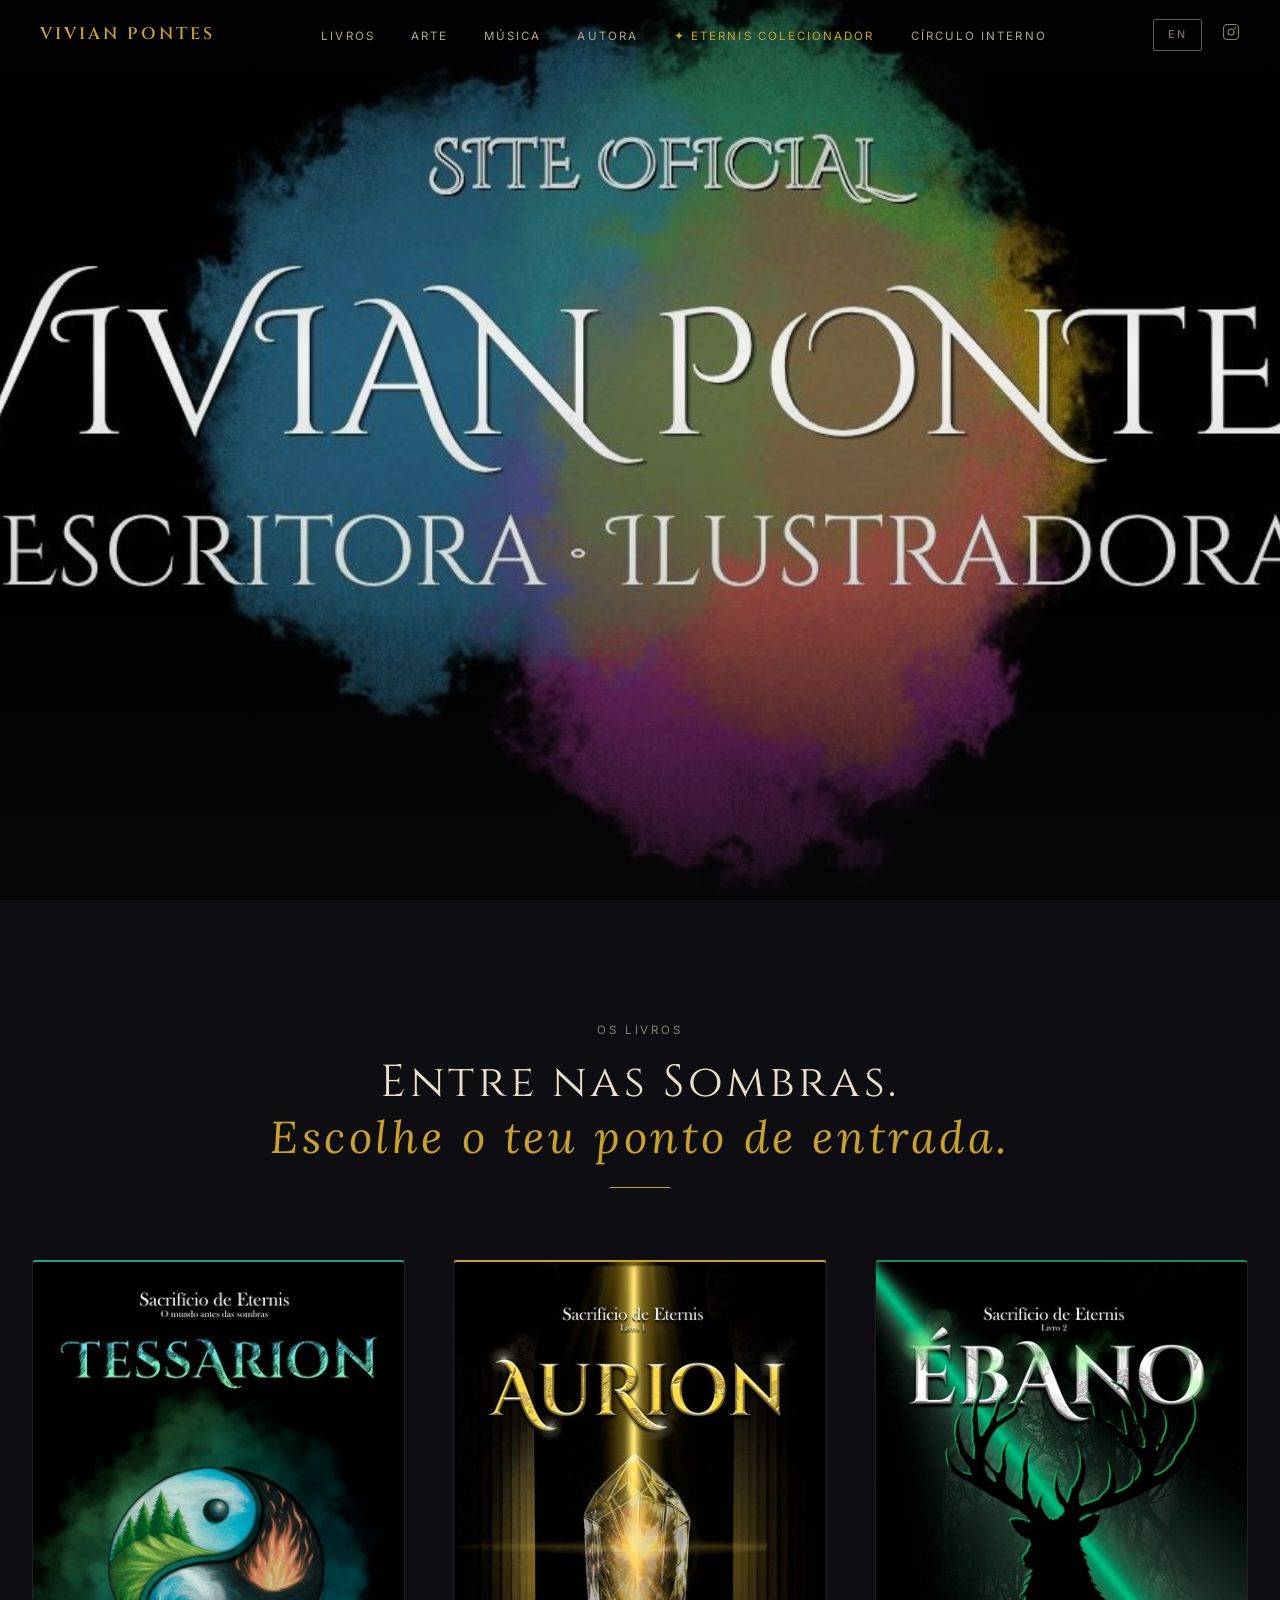
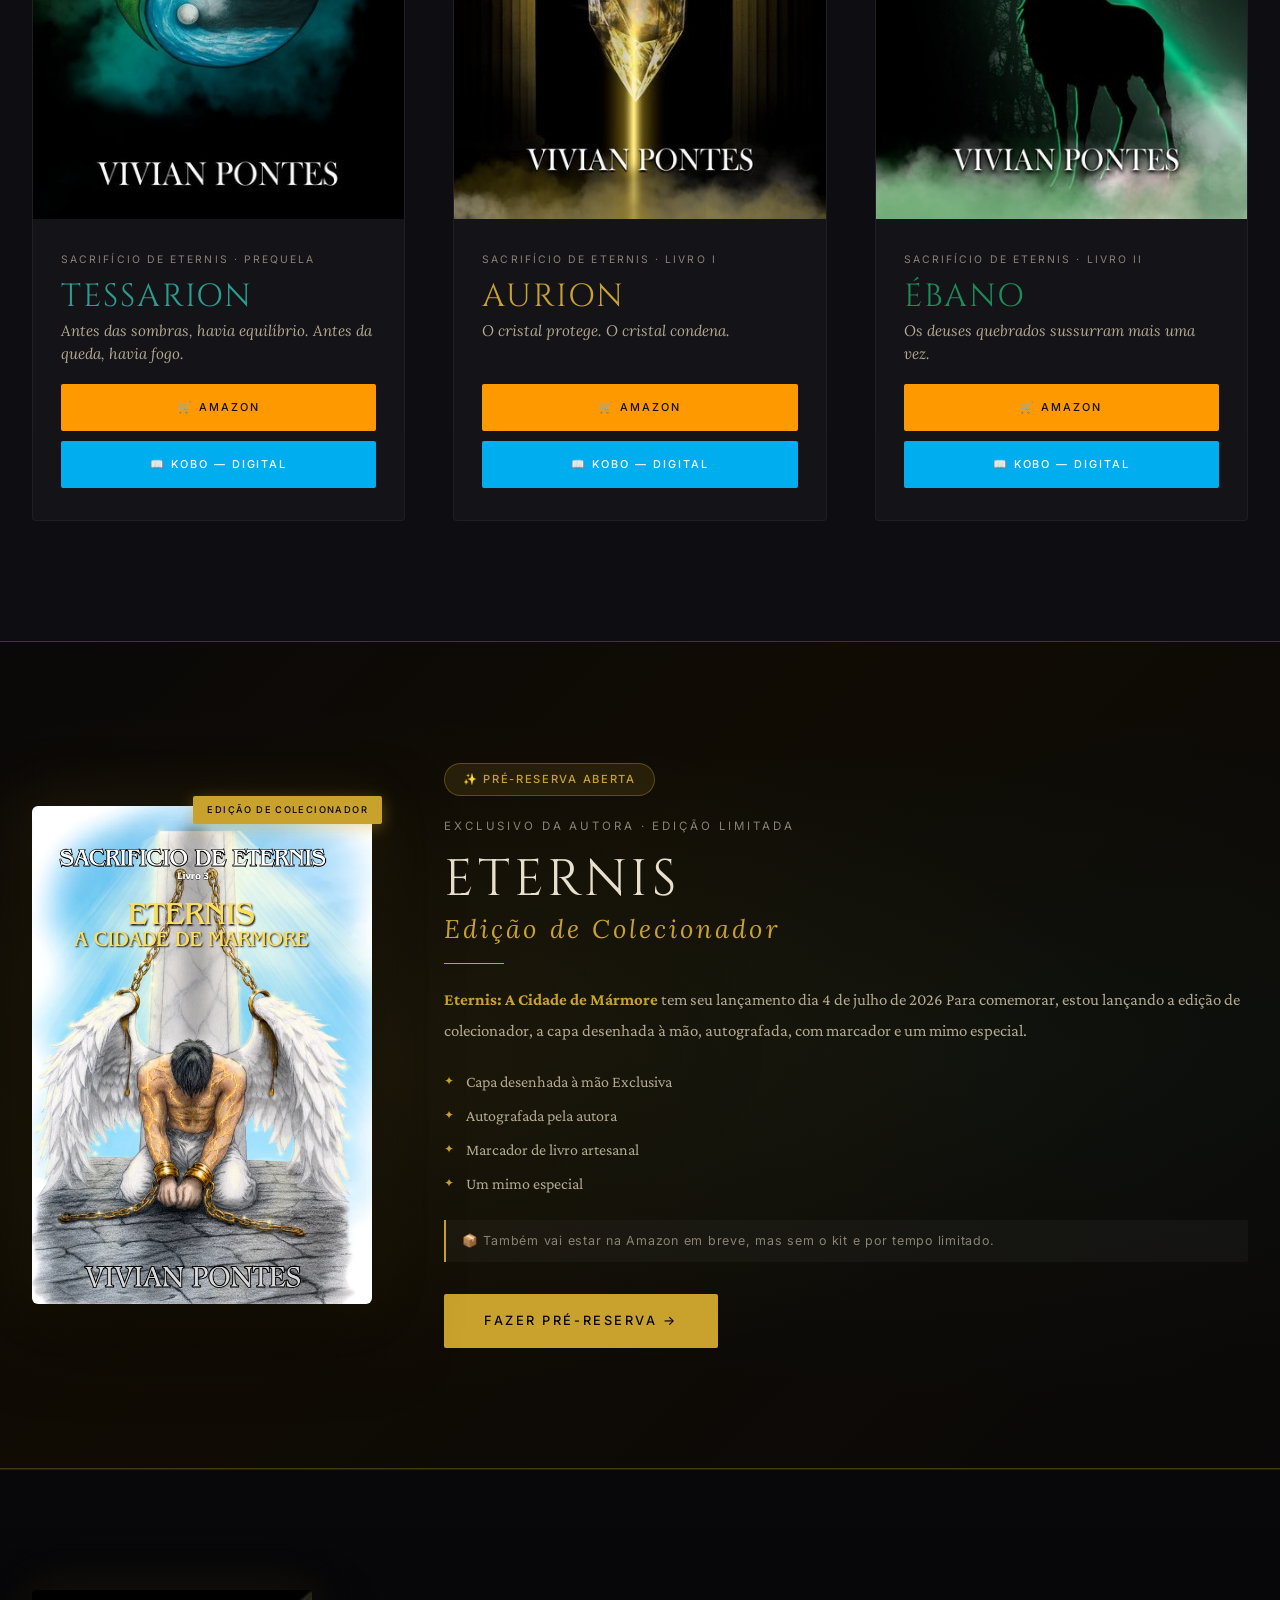
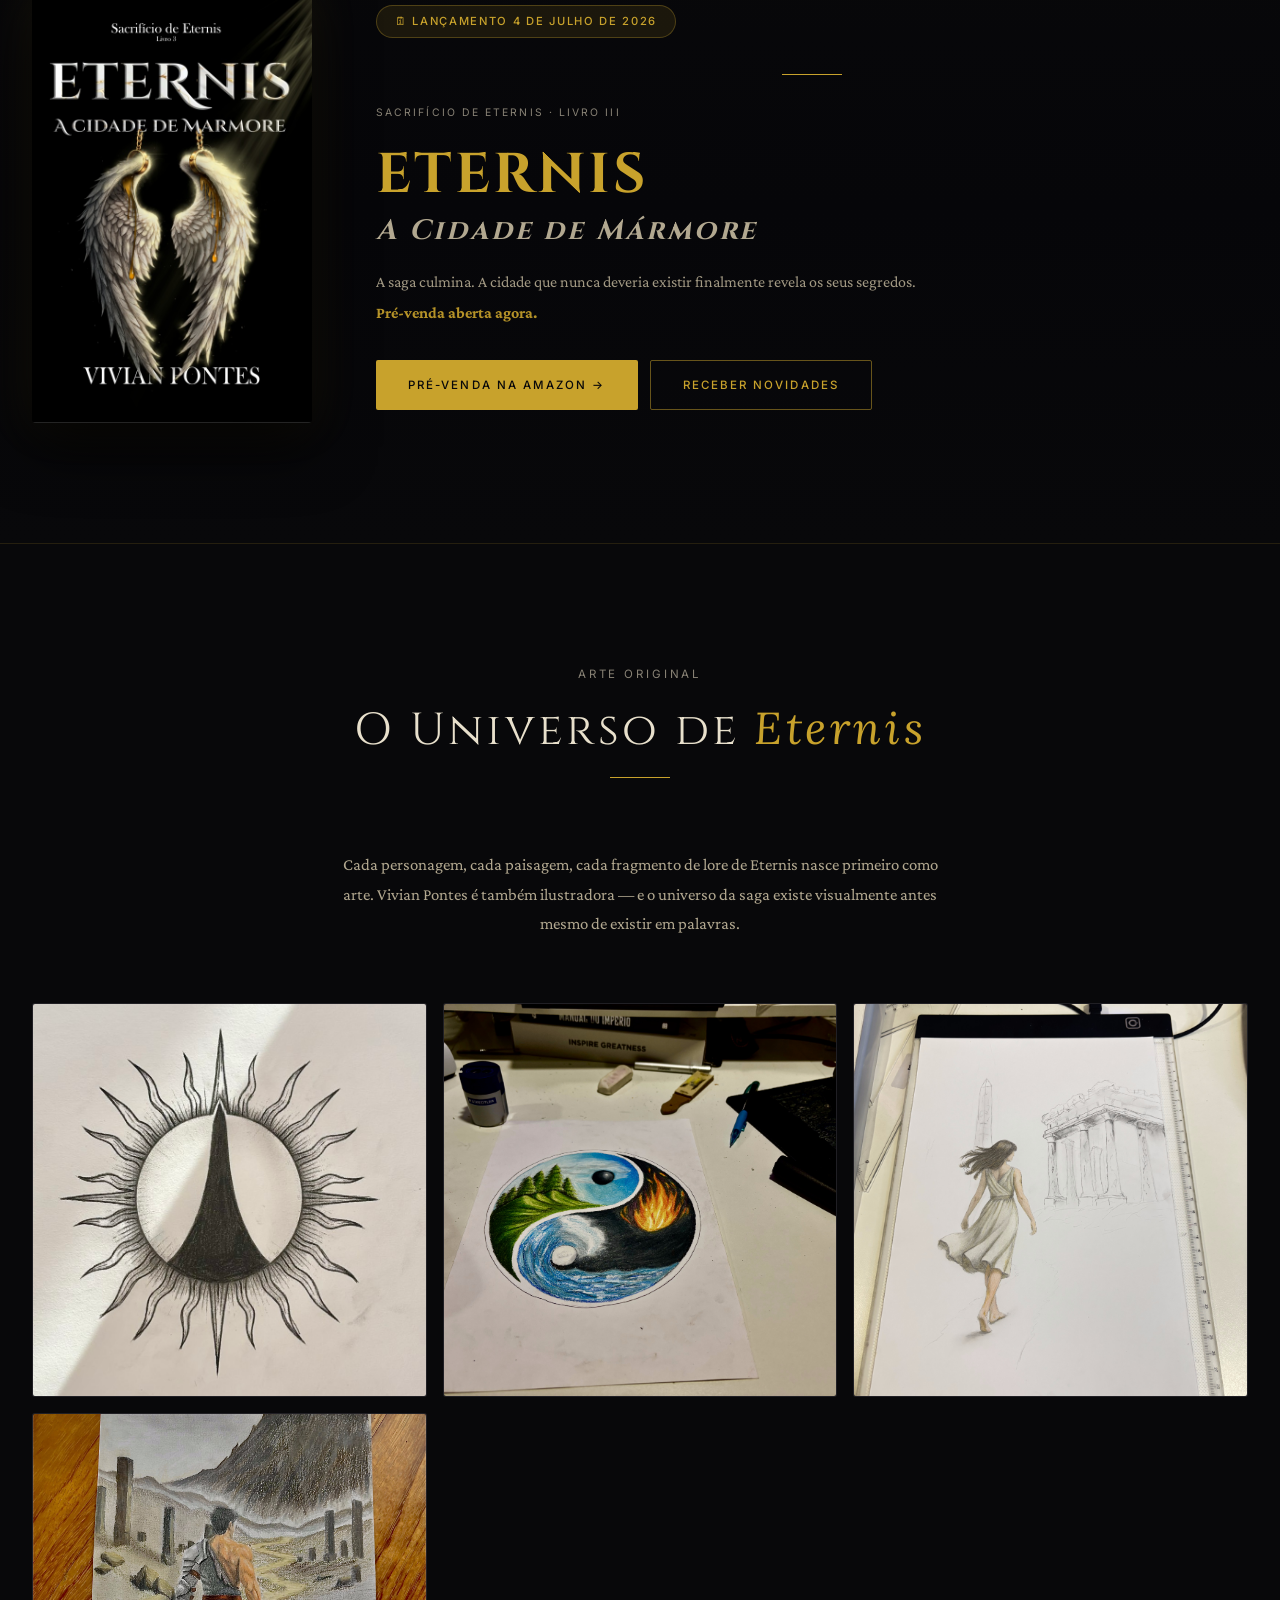
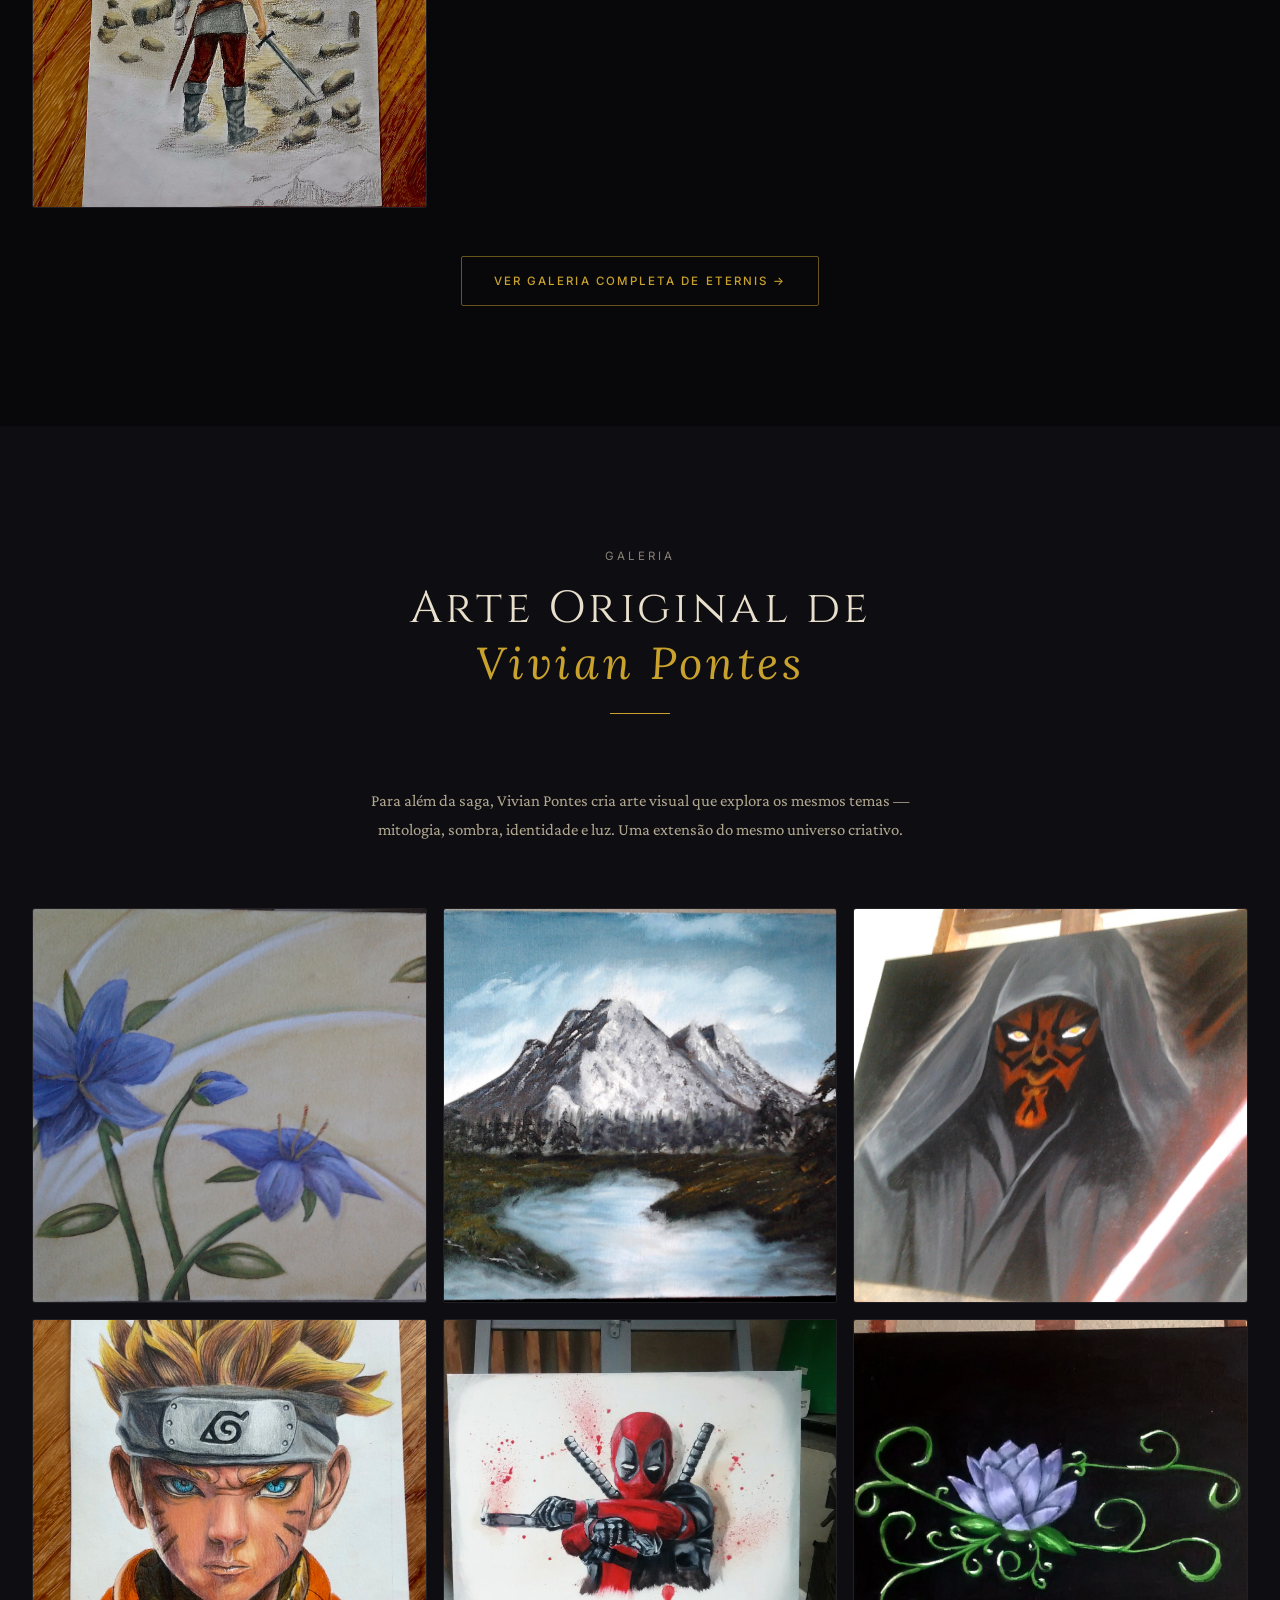
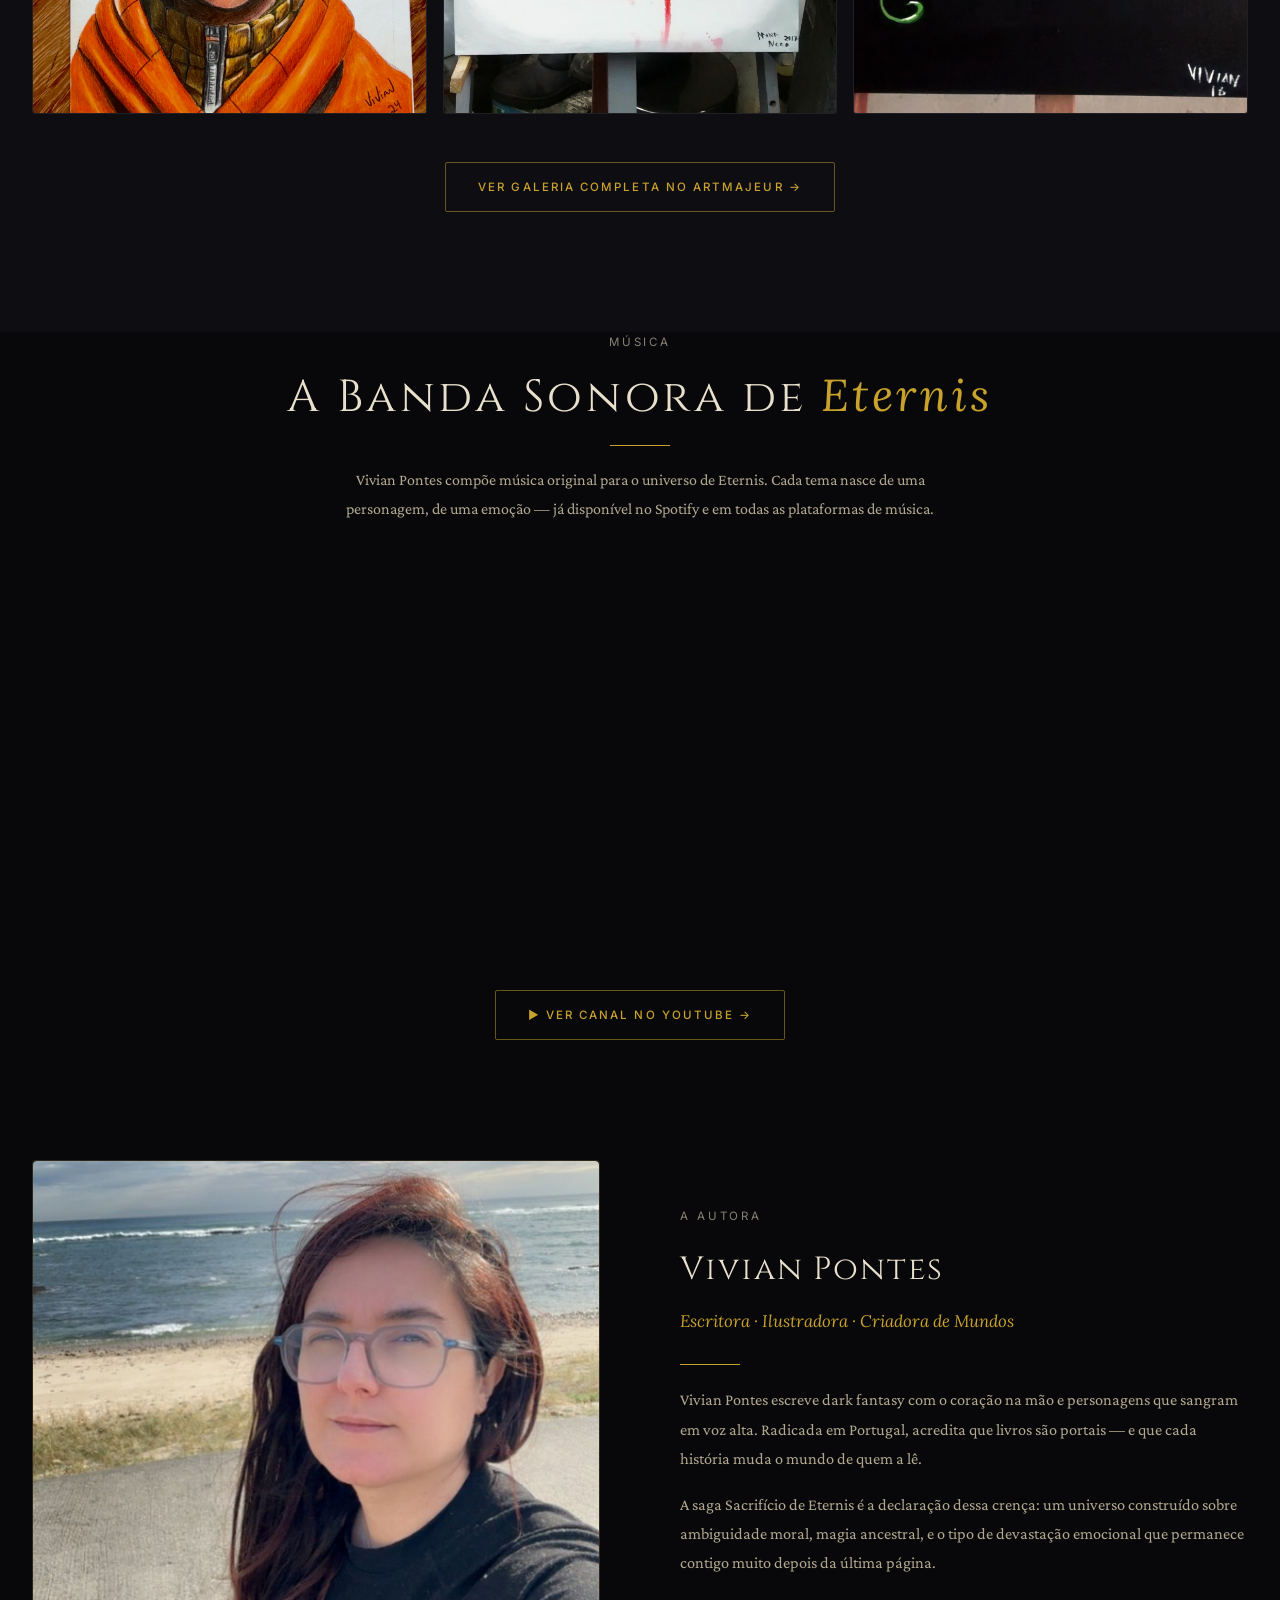
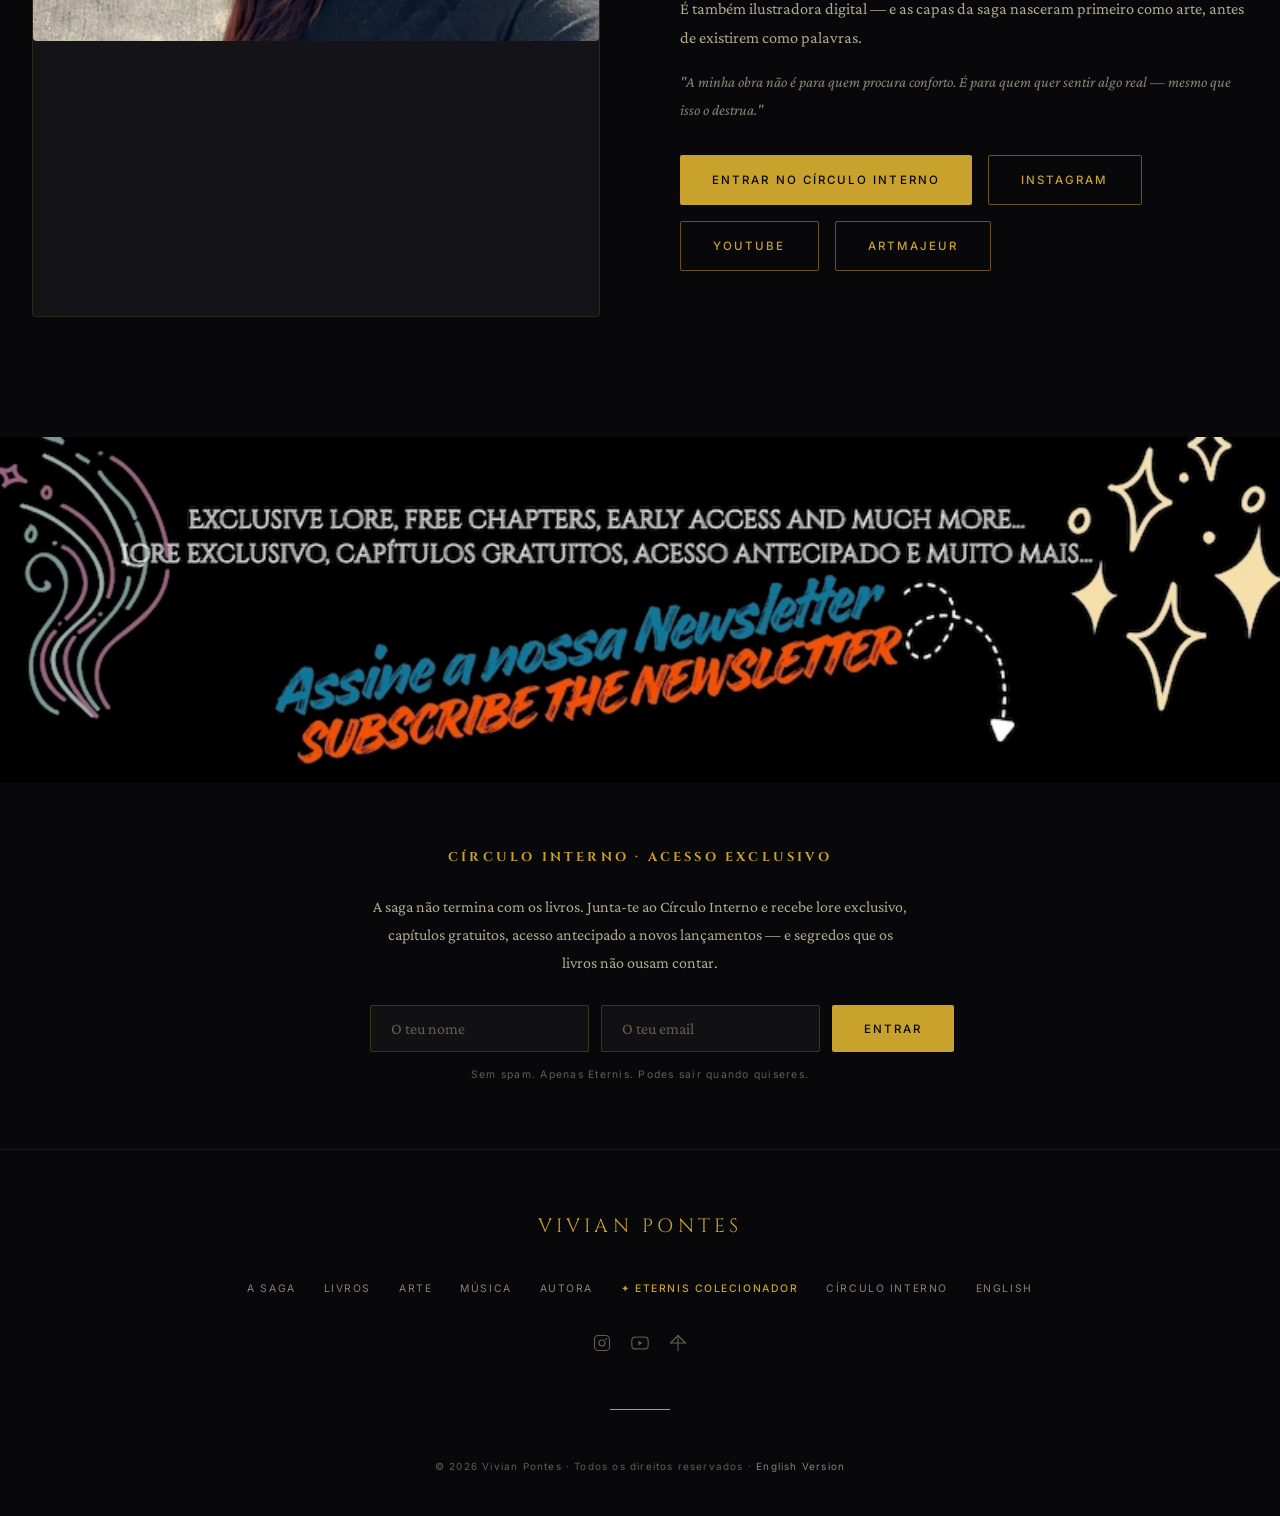
==== commit f16cb27c: "entrada de eternis colecionador" ====
--- a/index.html
+++ b/index.html
@@ -71,7 +71,7 @@
       <li><a href="#arte-eternis">Arte</a></li>
       <li><a href="#musica">Música</a></li>
       <li><a href="#autora">Autora</a></li>
-      <li><a href="#kit-tessarion" class="nav-kit-highlight">✦ Kit Tessarion</a></li>
+      <li><a href="#eternis-colecionador" class="nav-kit-highlight">✦ Eternis Colecionador</a></li>
       <li><a href="#newsletter">Círculo Interno</a></li>
     </ul>
 
@@ -208,43 +208,43 @@
 
 
   <!-- ════════════════════════════════════════
-       KIT TESSARION — EDIÇÃO DE COLECIONADOR
-  ════════════════════════════════════════ -->
-  <section id="kit-tessarion">
+       ETERNIS — EDIÇÃO DE COLECIONADOR
+  ════════════════════════════════════════ -->
+  <section id="eternis-colecionador">
     <div class="kit-promo-wrap">
       <div class="container">
         <div class="kit-promo-inner fade-up">
 
           <div class="kit-promo-image">
-            <img src="assets/kit-tessarion.jpg"
-                 alt="Kit Tessarion Edição de Colecionador — Autografado com Miminhos"
+            <img src="assets/Eternis_colecionador.jpg"
+                 alt="Eternis: A Cidade de Mármore — Edição de Colecionador, capa desenhada a mão"
                  loading="lazy"
                  onerror="this.closest('.kit-promo-image').classList.add('kit-img-fallback')" />
             <div class="kit-badge-img">Edição de Colecionador</div>
           </div>
 
           <div class="kit-promo-text">
-            <div class="kit-launch-tag">🎉 Disponivel ate 4 de Julho</div>
-            <span class="section-label">Kit Exclusivo · Reservas Abertas</span>
-            <h2 class="kit-title">TESSARION<br/><em>Kit Autografado</em></h2>
+            <div class="kit-launch-tag">✨ Pré-Reserva Aberta</div>
+            <span class="section-label">Exclusivo da Autora · Edição Limitada</span>
+            <h2 class="kit-title">ETERNIS<br/><em>Edição de Colecionador</em></h2>
             <div class="gold-rule left"></div>
             <p class="kit-desc">
-              Para celebrar o lançamento de <strong style="color:var(--gold)">Eternis: A Cidade de Mármore</strong>,
-              estou a vender um kit especial da prequela — com a capa de edição de colecionador que <em>não existe na Amazon</em>.
+              <strong style="color:var(--gold)">Eternis: A Cidade de Mármore</strong> tem seu lançamento dia 4 de julho de 2026
+              Para comemorar, estou lançando a edição de colecionador, a capa desenhada à mão, autografada, com marcador e um mimo especial.
             </p>
             <ul class="kit-features">
-              <li><span class="kit-bullet">✦</span> Tessarion — Edição de Colecionador (capa exclusiva)</li>
-              <li><span class="kit-bullet">✦</span> Autografado pela autora</li>
-              <li><span class="kit-bullet">✦</span> Miminhos especiais incluídos</li>
-              <li><span class="kit-bullet">✦</span> Disponibilidade limitada</li>
+              <li><span class="kit-bullet">✦</span> Capa desenhada à mão Exclusiva</li>
+              <li><span class="kit-bullet">✦</span> Autografada pela autora</li>
+              <li><span class="kit-bullet">✦</span> Marcador de livro artesanal</li>
+              <li><span class="kit-bullet">✦</span> Um mimo especial</li>
             </ul>
             <p class="kit-amazon-note">
-              ⚠️ Esta edição <strong>não está disponível na Amazon</strong> — é exclusiva do kit.
+              📦 Também vai estar na Amazon em breve, mas sem o kit e por tempo limitado.
             </p>
-            <a href="https://forms.gle/HEQbW4wLkcoMgv6g8"
+            <a href="https://forms.gle/PfWMK8oHrqke6A1BA"
                target="_blank" rel="noopener"
                class="btn btn-primary kit-cta">
-              Reservar o Meu Kit →
+              Fazer Pré-Reserva →
             </a>
           </div>
 
@@ -579,7 +579,7 @@
           <li><a href="#arte-eternis">Arte</a></li>
           <li><a href="#musica">Música</a></li>
           <li><a href="#autora">Autora</a></li>
-          <li><a href="#kit-tessarion" class="nav-kit-highlight">✦ Kit Tessarion</a></li>
+          <li><a href="#eternis-colecionador" class="nav-kit-highlight">✦ Eternis Colecionador</a></li>
       <li><a href="#newsletter">Círculo Interno</a></li>
           <li><a href="en.html">English</a></li>
         </ul>
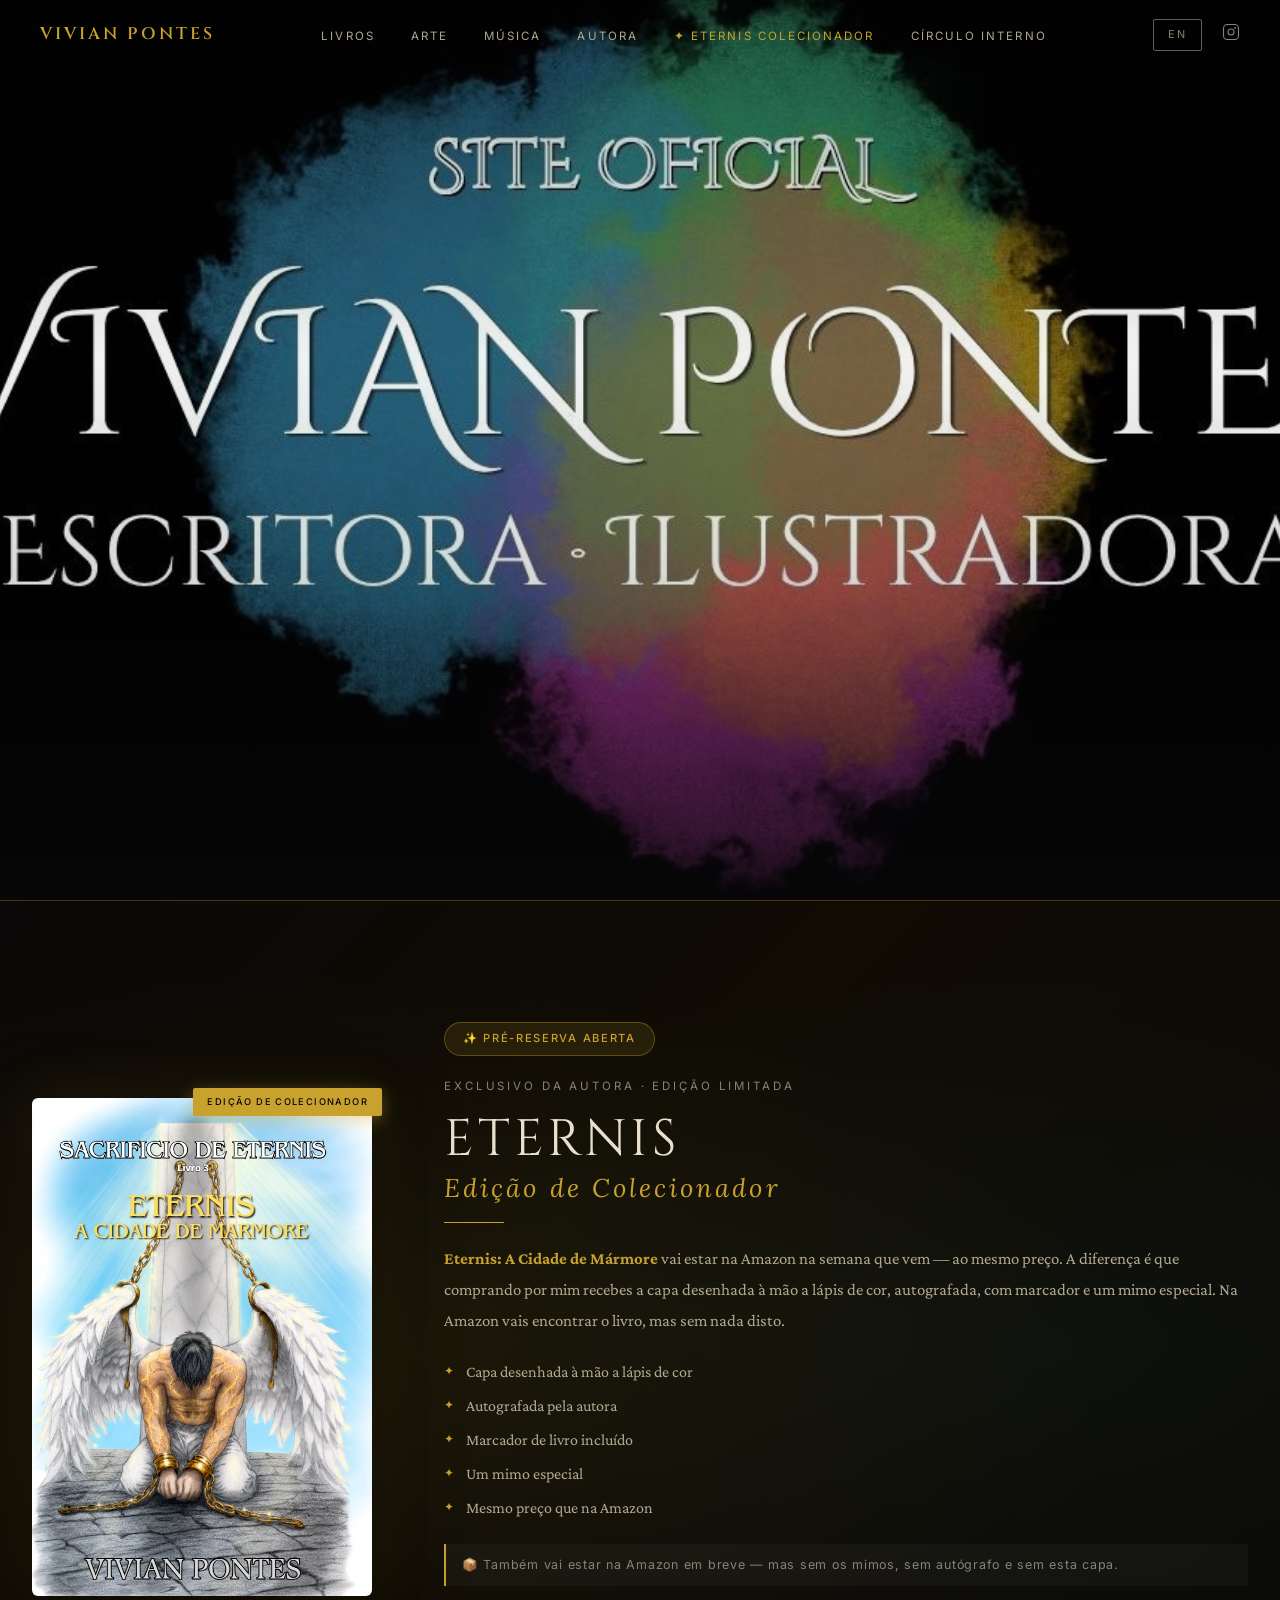
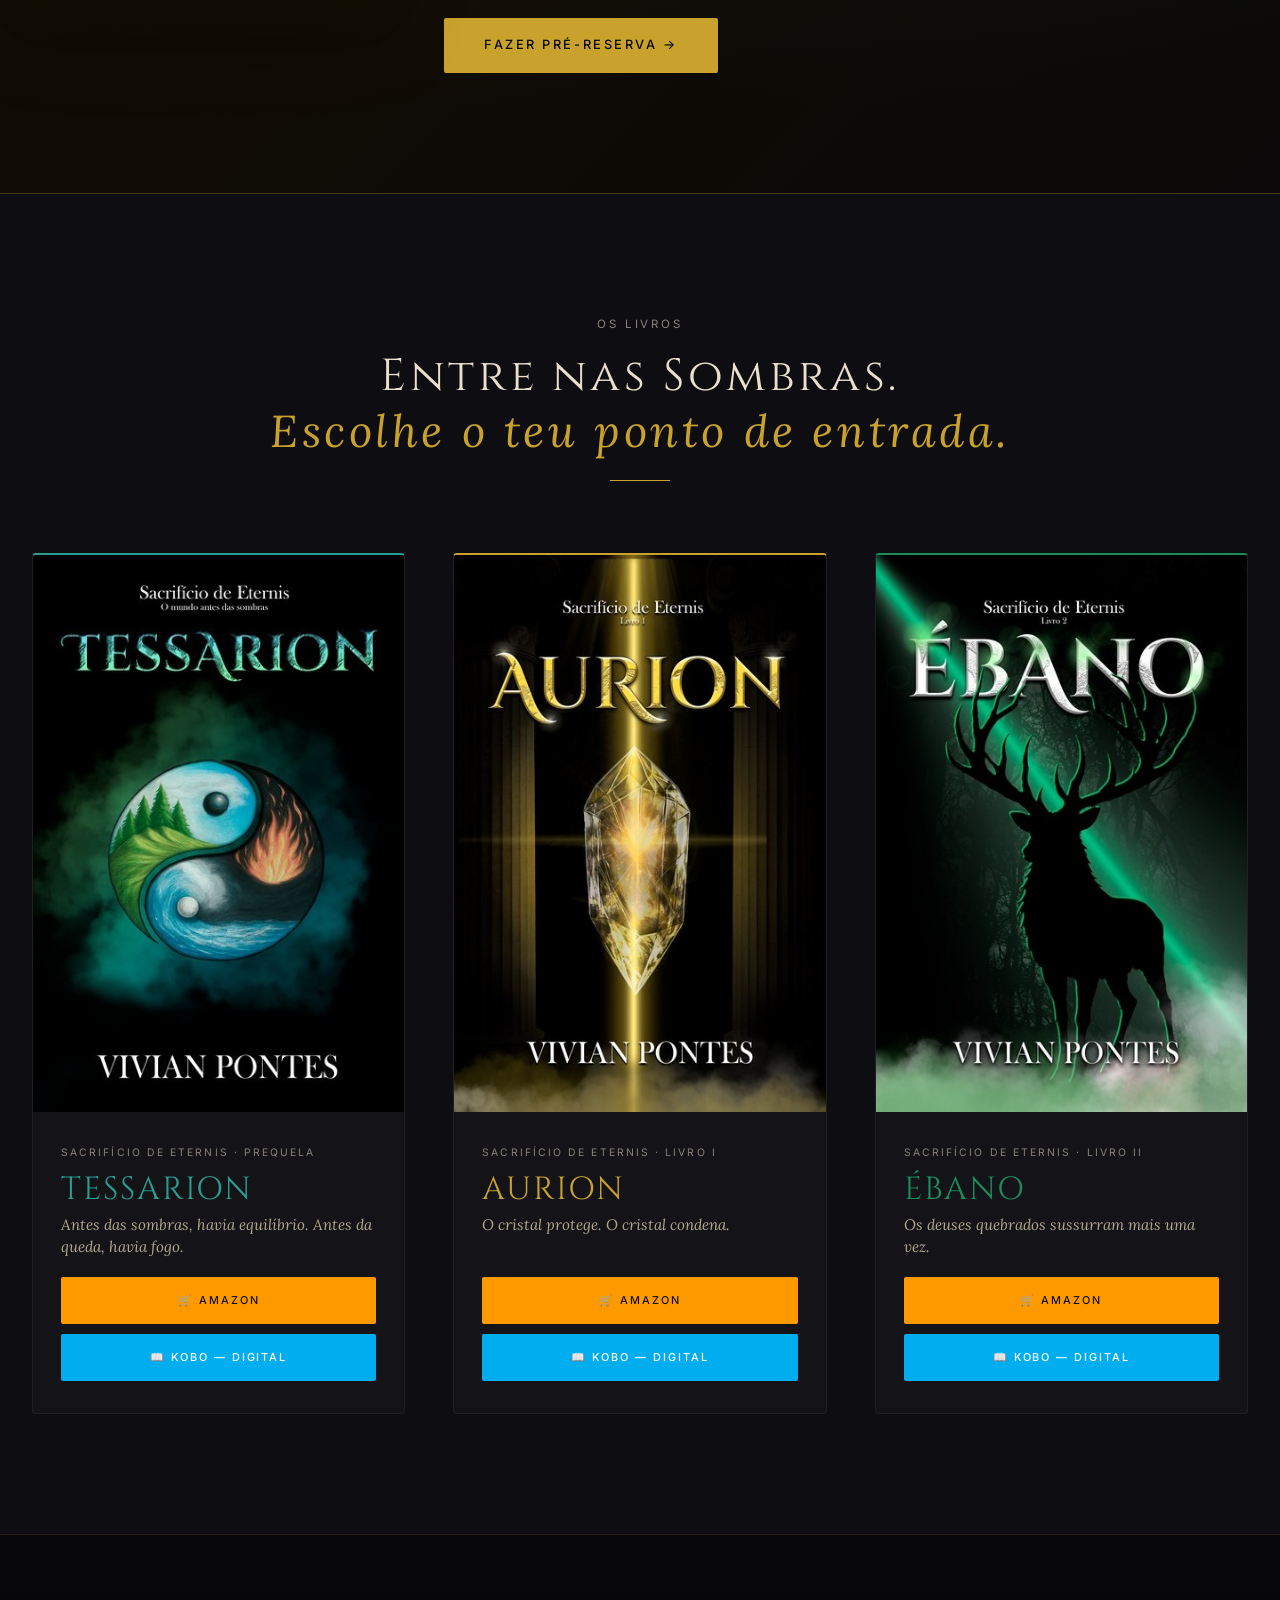
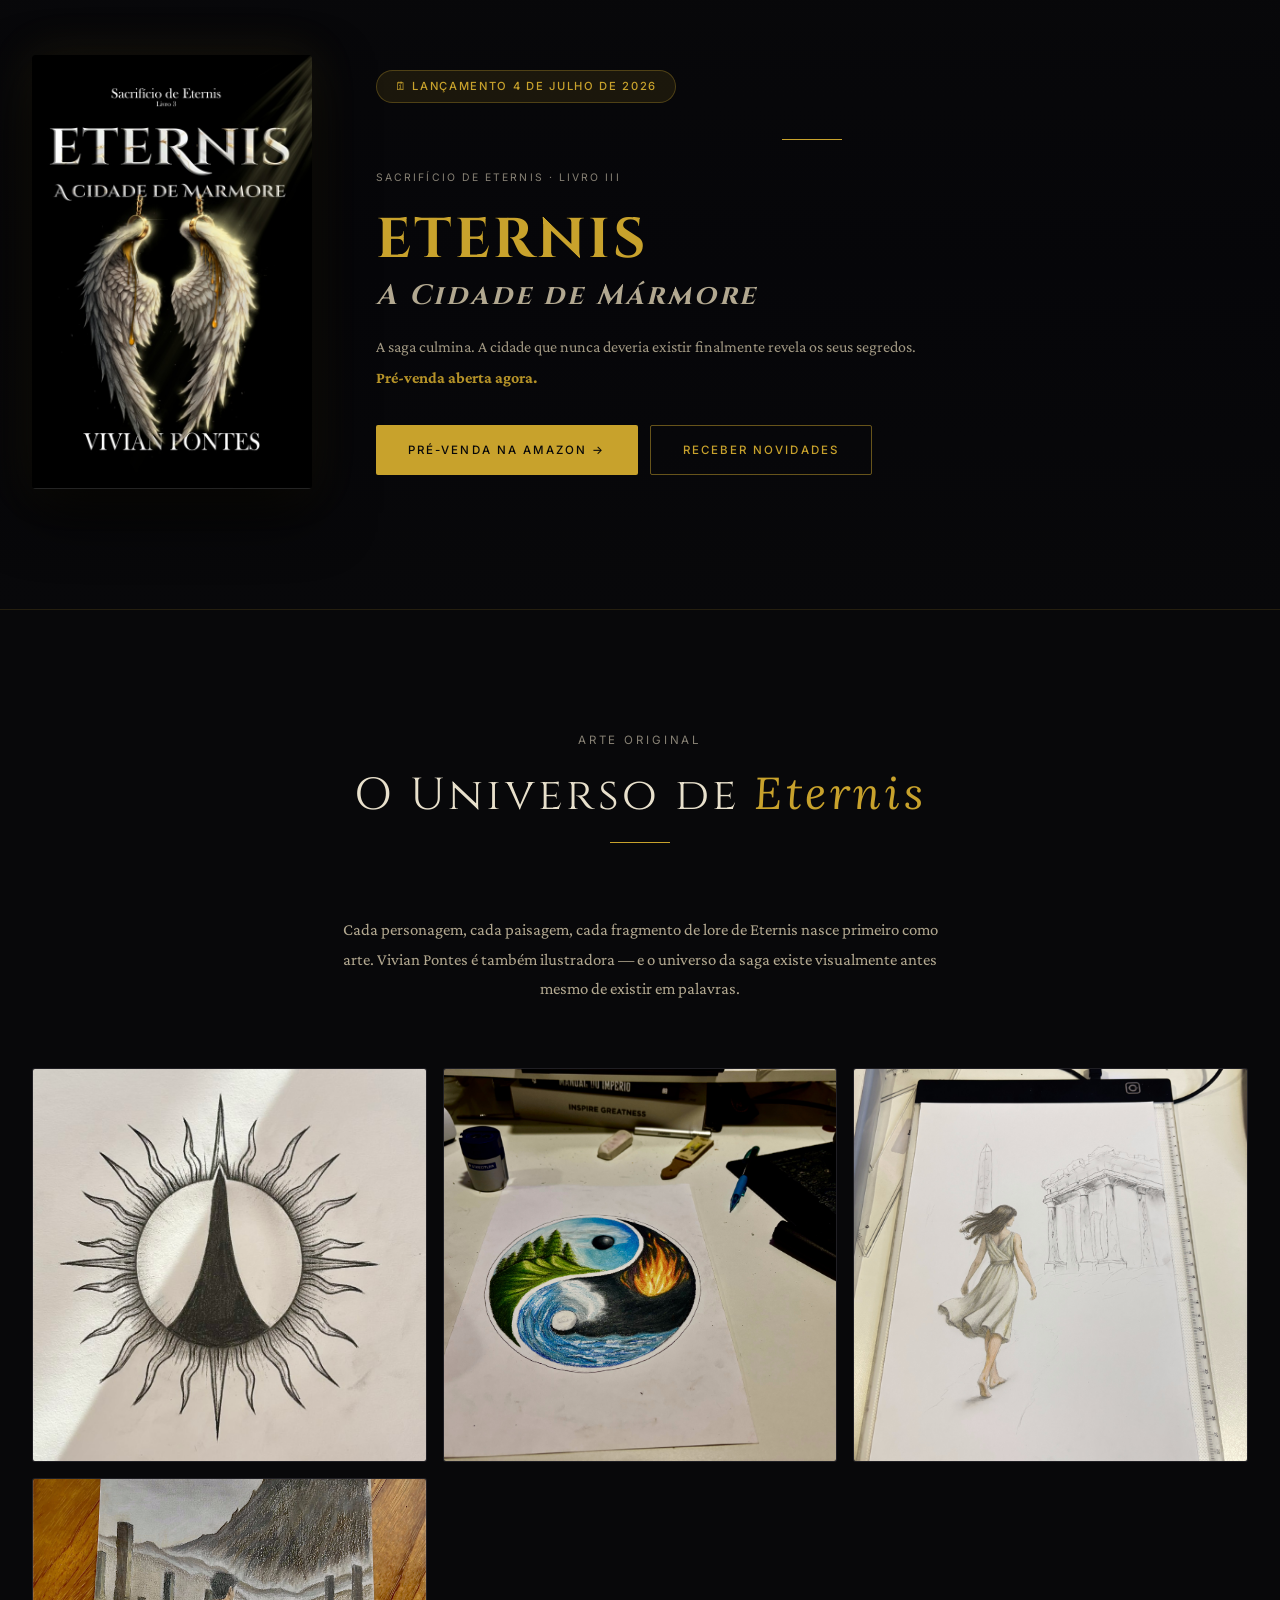
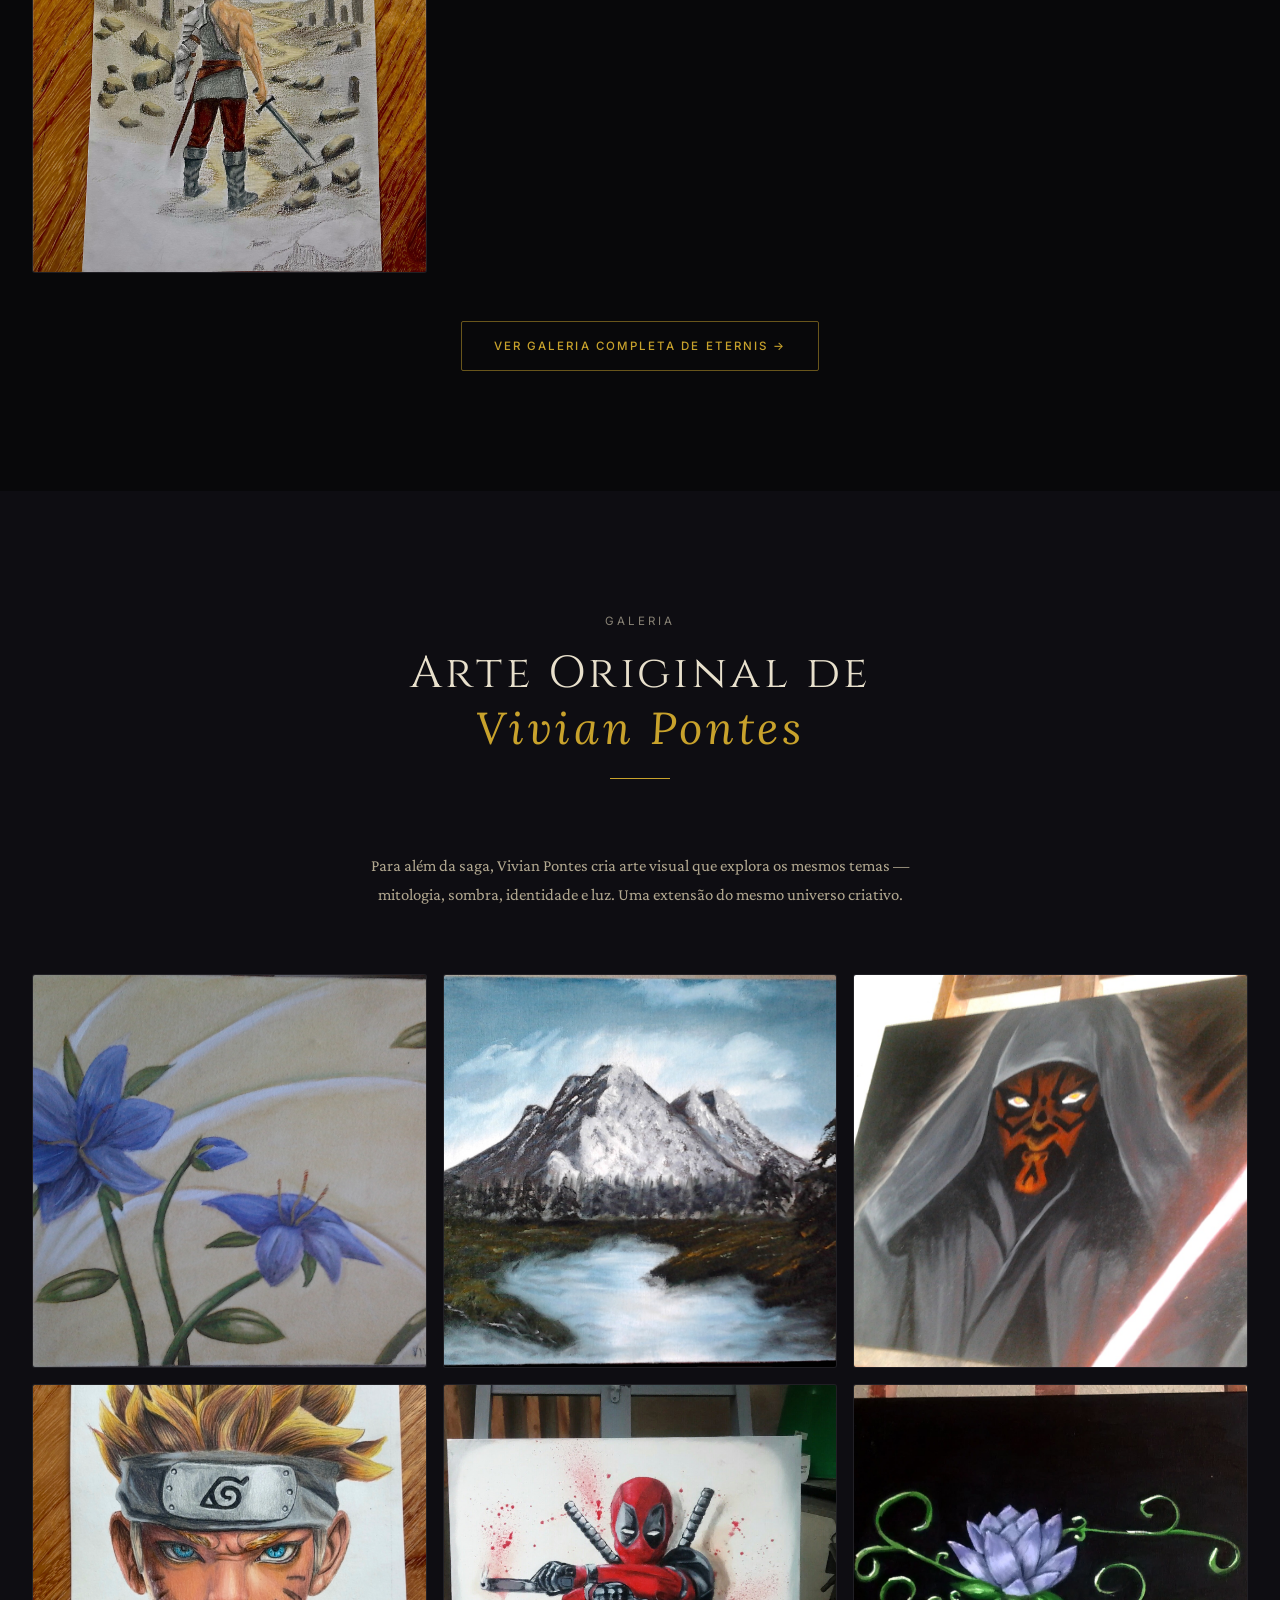
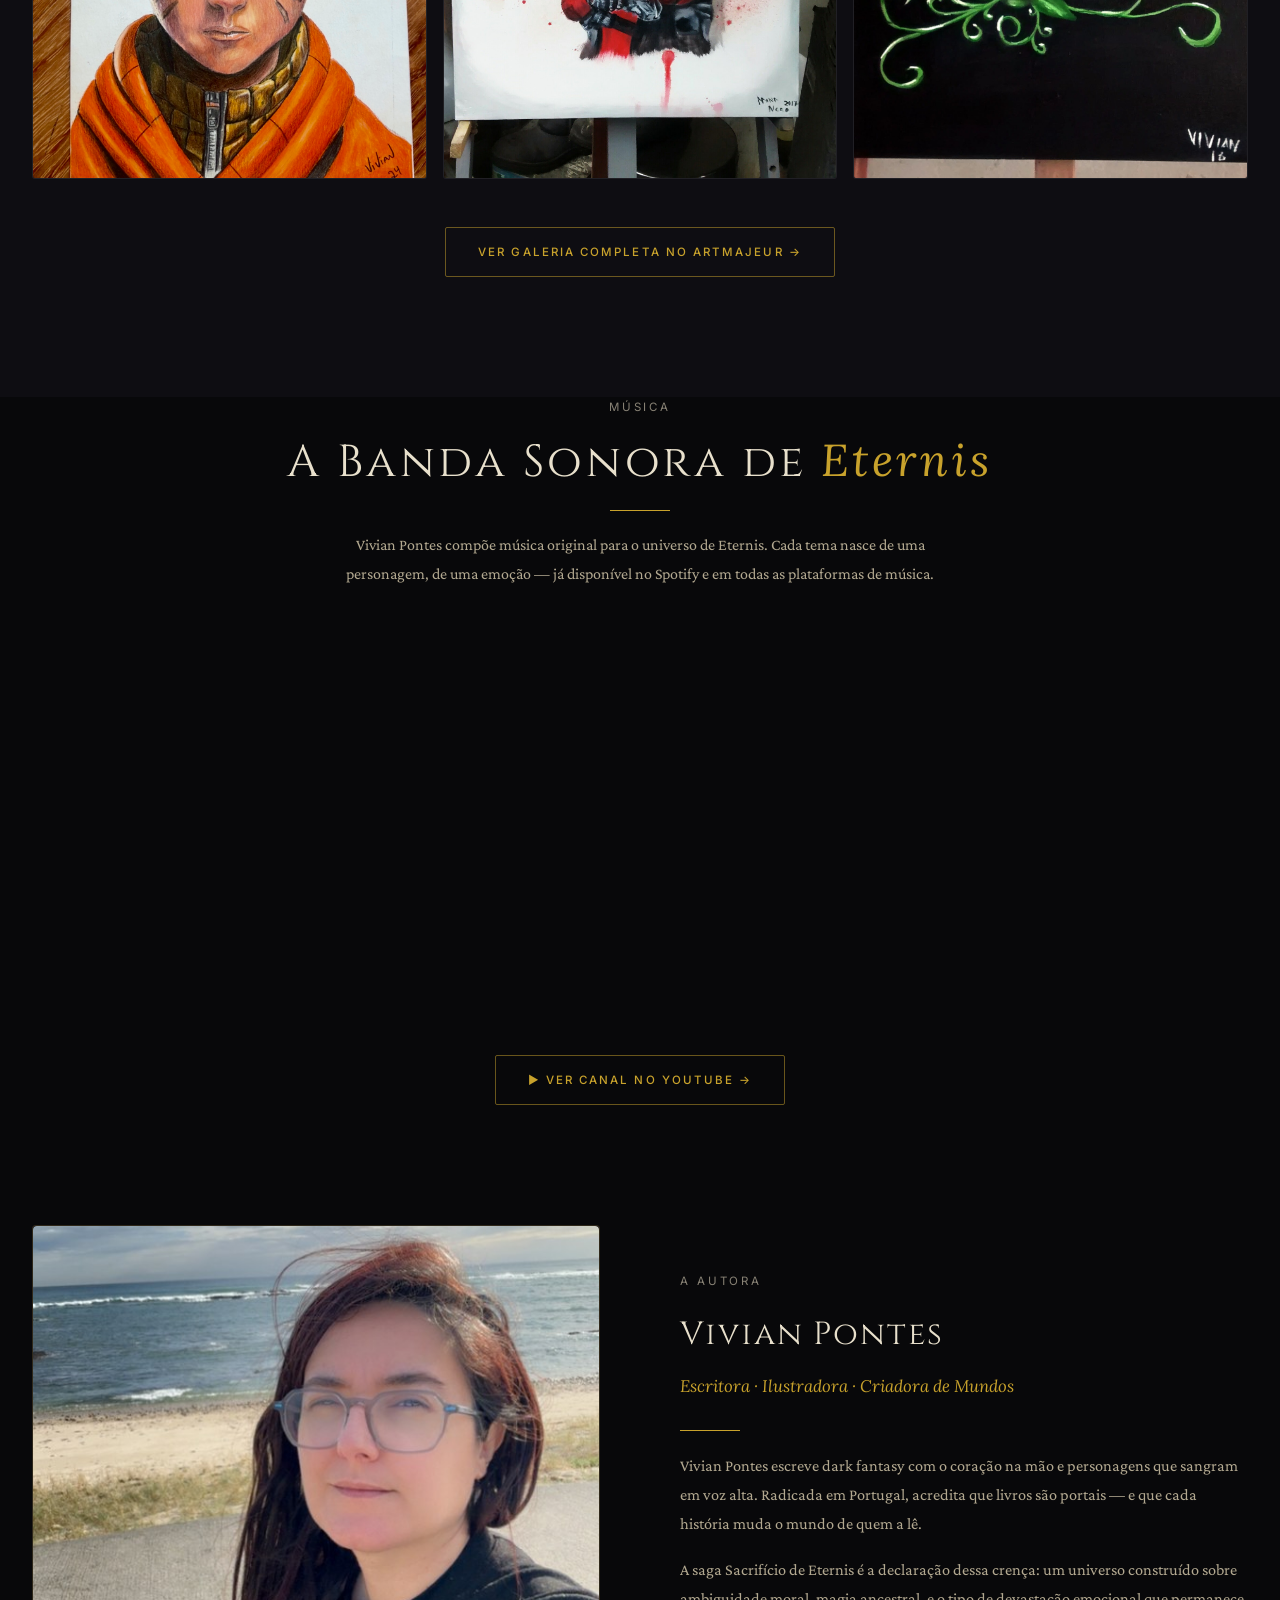
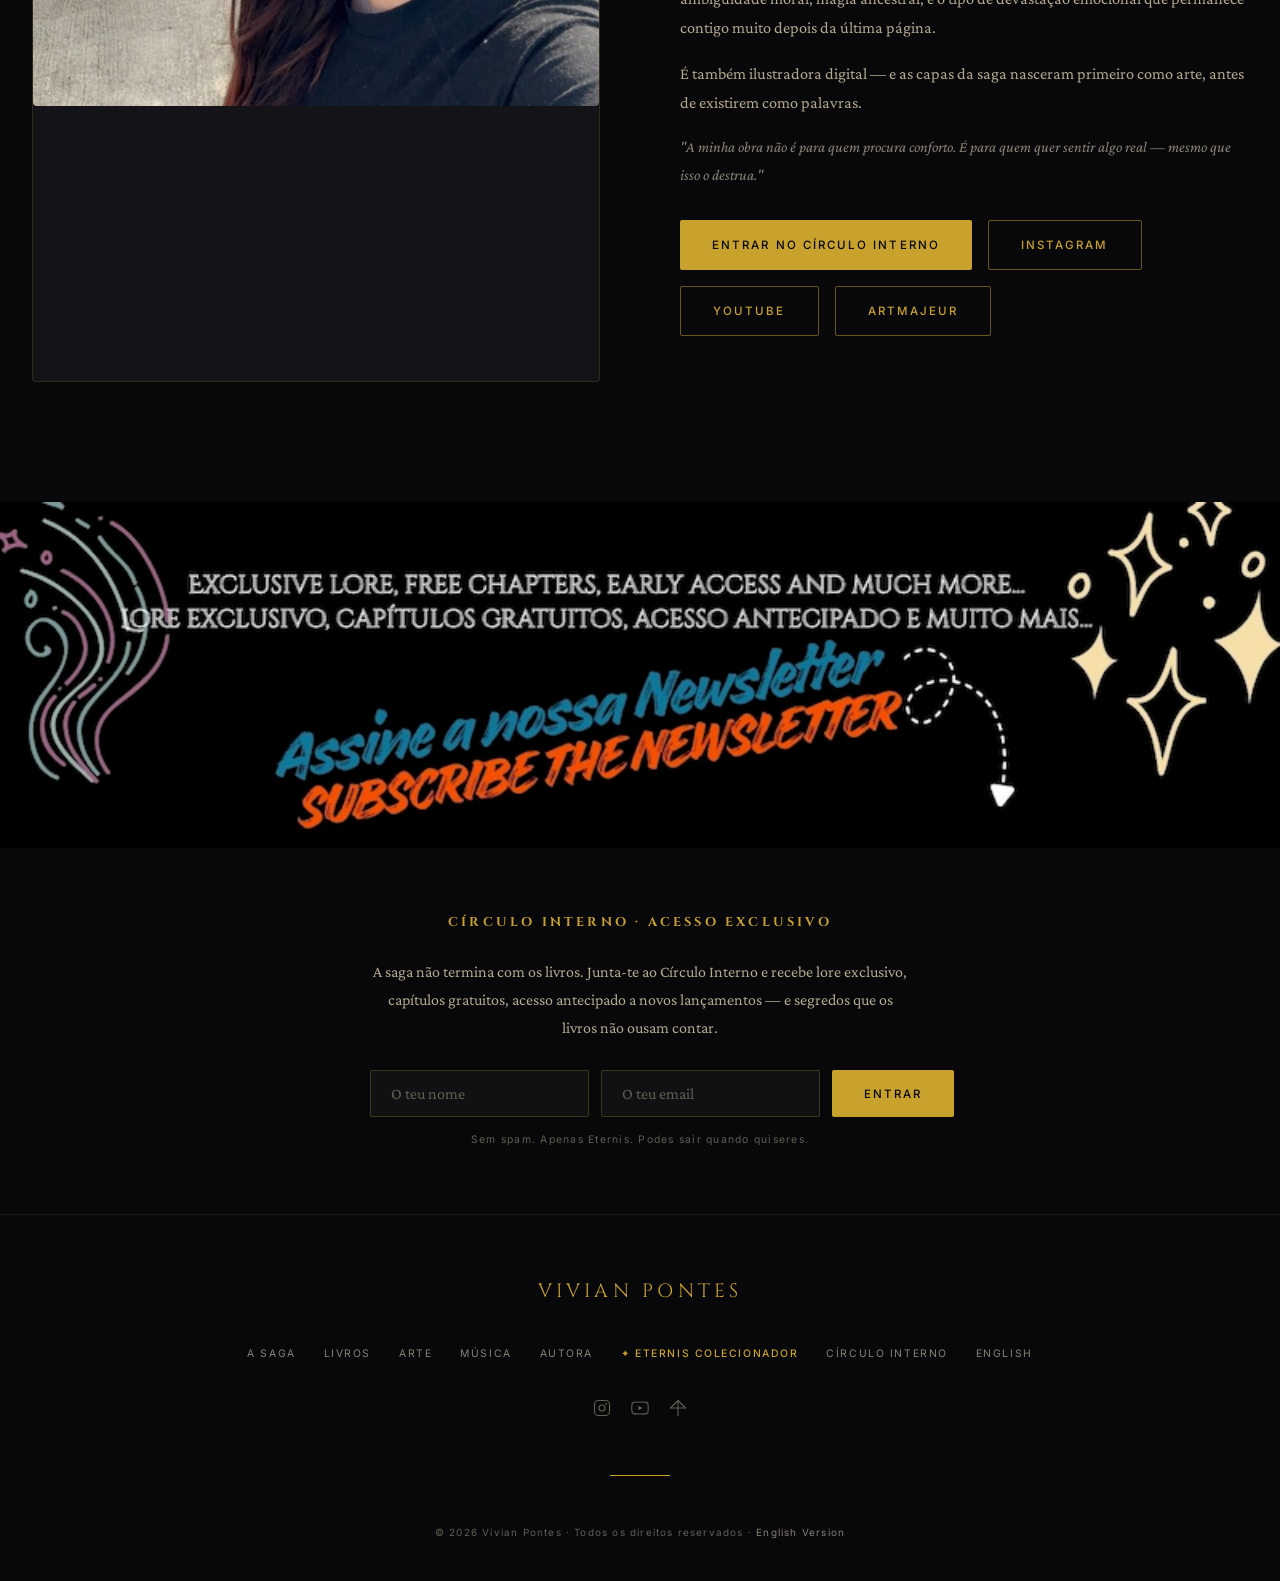
==== commit 49f9bda9: "up no pre order" ====
--- a/index.html
+++ b/index.html
@@ -108,6 +108,56 @@
 
   
   <!-- ════════════════════════════════════════
+       ETERNIS — EDIÇÃO DE COLECIONADOR
+  ════════════════════════════════════════ -->
+  <section id="eternis-colecionador">
+    <div class="kit-promo-wrap">
+      <div class="container">
+        <div class="kit-promo-inner fade-up">
+
+          <div class="kit-promo-image">
+            <img src="assets/Eternis_colecionador.jpg"
+                 alt="Eternis: A Cidade de Mármore — Edição de Colecionador, capa desenhada a mão"
+                 loading="lazy"
+                 onerror="this.closest('.kit-promo-image').classList.add('kit-img-fallback')" />
+            <div class="kit-badge-img">Edição de Colecionador</div>
+          </div>
+
+          <div class="kit-promo-text">
+            <div class="kit-launch-tag">✨ Pré-Reserva Aberta</div>
+            <span class="section-label">Exclusivo da Autora · Edição Limitada</span>
+            <h2 class="kit-title">ETERNIS<br/><em>Edição de Colecionador</em></h2>
+            <div class="gold-rule left"></div>
+            <p class="kit-desc">
+              <strong style="color:var(--gold)">Eternis: A Cidade de Mármore</strong> vai estar na Amazon
+              na semana que vem — ao mesmo preço. A diferença é que comprando por mim recebes
+              a capa desenhada à mão a lápis de cor, autografada, com marcador e um mimo especial.
+              Na Amazon vais encontrar o livro, mas sem nada disto.
+            </p>
+            <ul class="kit-features">
+              <li><span class="kit-bullet">✦</span> Capa desenhada à mão a lápis de cor</li>
+              <li><span class="kit-bullet">✦</span> Autografada pela autora</li>
+              <li><span class="kit-bullet">✦</span> Marcador de livro incluído</li>
+              <li><span class="kit-bullet">✦</span> Um mimo especial</li>
+              <li><span class="kit-bullet">✦</span> Mesmo preço que na Amazon</li>
+            </ul>
+            <p class="kit-amazon-note">
+              📦 Também vai estar na Amazon em breve — mas sem os mimos, sem autógrafo e sem esta capa.
+            </p>
+            <a href="https://forms.gle/PfWMK8oHrqke6A1BA"
+               target="_blank" rel="noopener"
+               class="btn btn-primary kit-cta">
+              Fazer Pré-Reserva →
+            </a>
+          </div>
+
+        </div>
+      </div>
+    </div>
+  </section>
+
+
+  <!-- ════════════════════════════════════════
        LIVROS / LOJA
   ════════════════════════════════════════ -->
   <section id="livros">
@@ -206,52 +256,6 @@
     </div>
   </section>
 
-
-  <!-- ════════════════════════════════════════
-       ETERNIS — EDIÇÃO DE COLECIONADOR
-  ════════════════════════════════════════ -->
-  <section id="eternis-colecionador">
-    <div class="kit-promo-wrap">
-      <div class="container">
-        <div class="kit-promo-inner fade-up">
-
-          <div class="kit-promo-image">
-            <img src="assets/Eternis_colecionador.jpg"
-                 alt="Eternis: A Cidade de Mármore — Edição de Colecionador, capa desenhada a mão"
-                 loading="lazy"
-                 onerror="this.closest('.kit-promo-image').classList.add('kit-img-fallback')" />
-            <div class="kit-badge-img">Edição de Colecionador</div>
-          </div>
-
-          <div class="kit-promo-text">
-            <div class="kit-launch-tag">✨ Pré-Reserva Aberta</div>
-            <span class="section-label">Exclusivo da Autora · Edição Limitada</span>
-            <h2 class="kit-title">ETERNIS<br/><em>Edição de Colecionador</em></h2>
-            <div class="gold-rule left"></div>
-            <p class="kit-desc">
-              <strong style="color:var(--gold)">Eternis: A Cidade de Mármore</strong> tem seu lançamento dia 4 de julho de 2026
-              Para comemorar, estou lançando a edição de colecionador, a capa desenhada à mão, autografada, com marcador e um mimo especial.
-            </p>
-            <ul class="kit-features">
-              <li><span class="kit-bullet">✦</span> Capa desenhada à mão Exclusiva</li>
-              <li><span class="kit-bullet">✦</span> Autografada pela autora</li>
-              <li><span class="kit-bullet">✦</span> Marcador de livro artesanal</li>
-              <li><span class="kit-bullet">✦</span> Um mimo especial</li>
-            </ul>
-            <p class="kit-amazon-note">
-              📦 Também vai estar na Amazon em breve, mas sem o kit e por tempo limitado.
-            </p>
-            <a href="https://forms.gle/PfWMK8oHrqke6A1BA"
-               target="_blank" rel="noopener"
-               class="btn btn-primary kit-cta">
-              Fazer Pré-Reserva →
-            </a>
-          </div>
-
-        </div>
-      </div>
-    </div>
-  </section>
 
   <!-- ════════════════════════════════════════
        LIVRO 3 — A CIDADE DE MÁRMORE
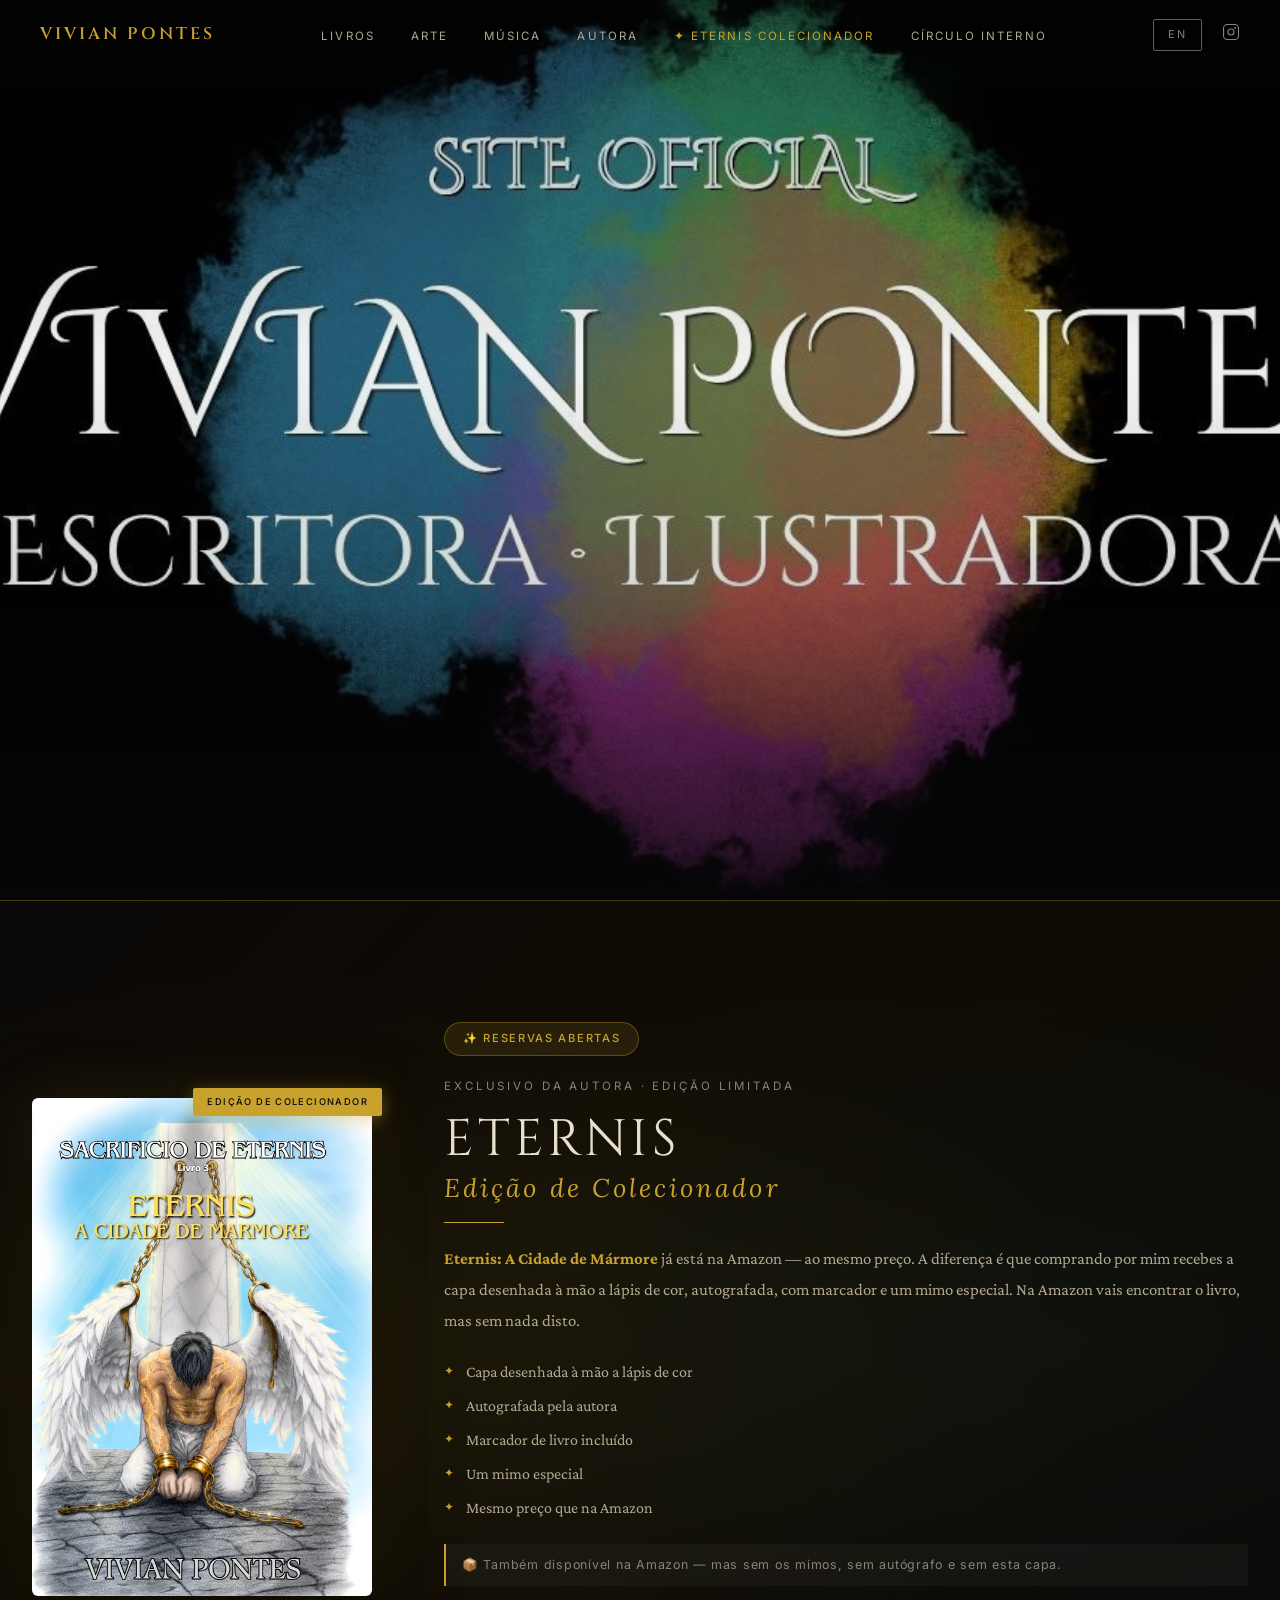
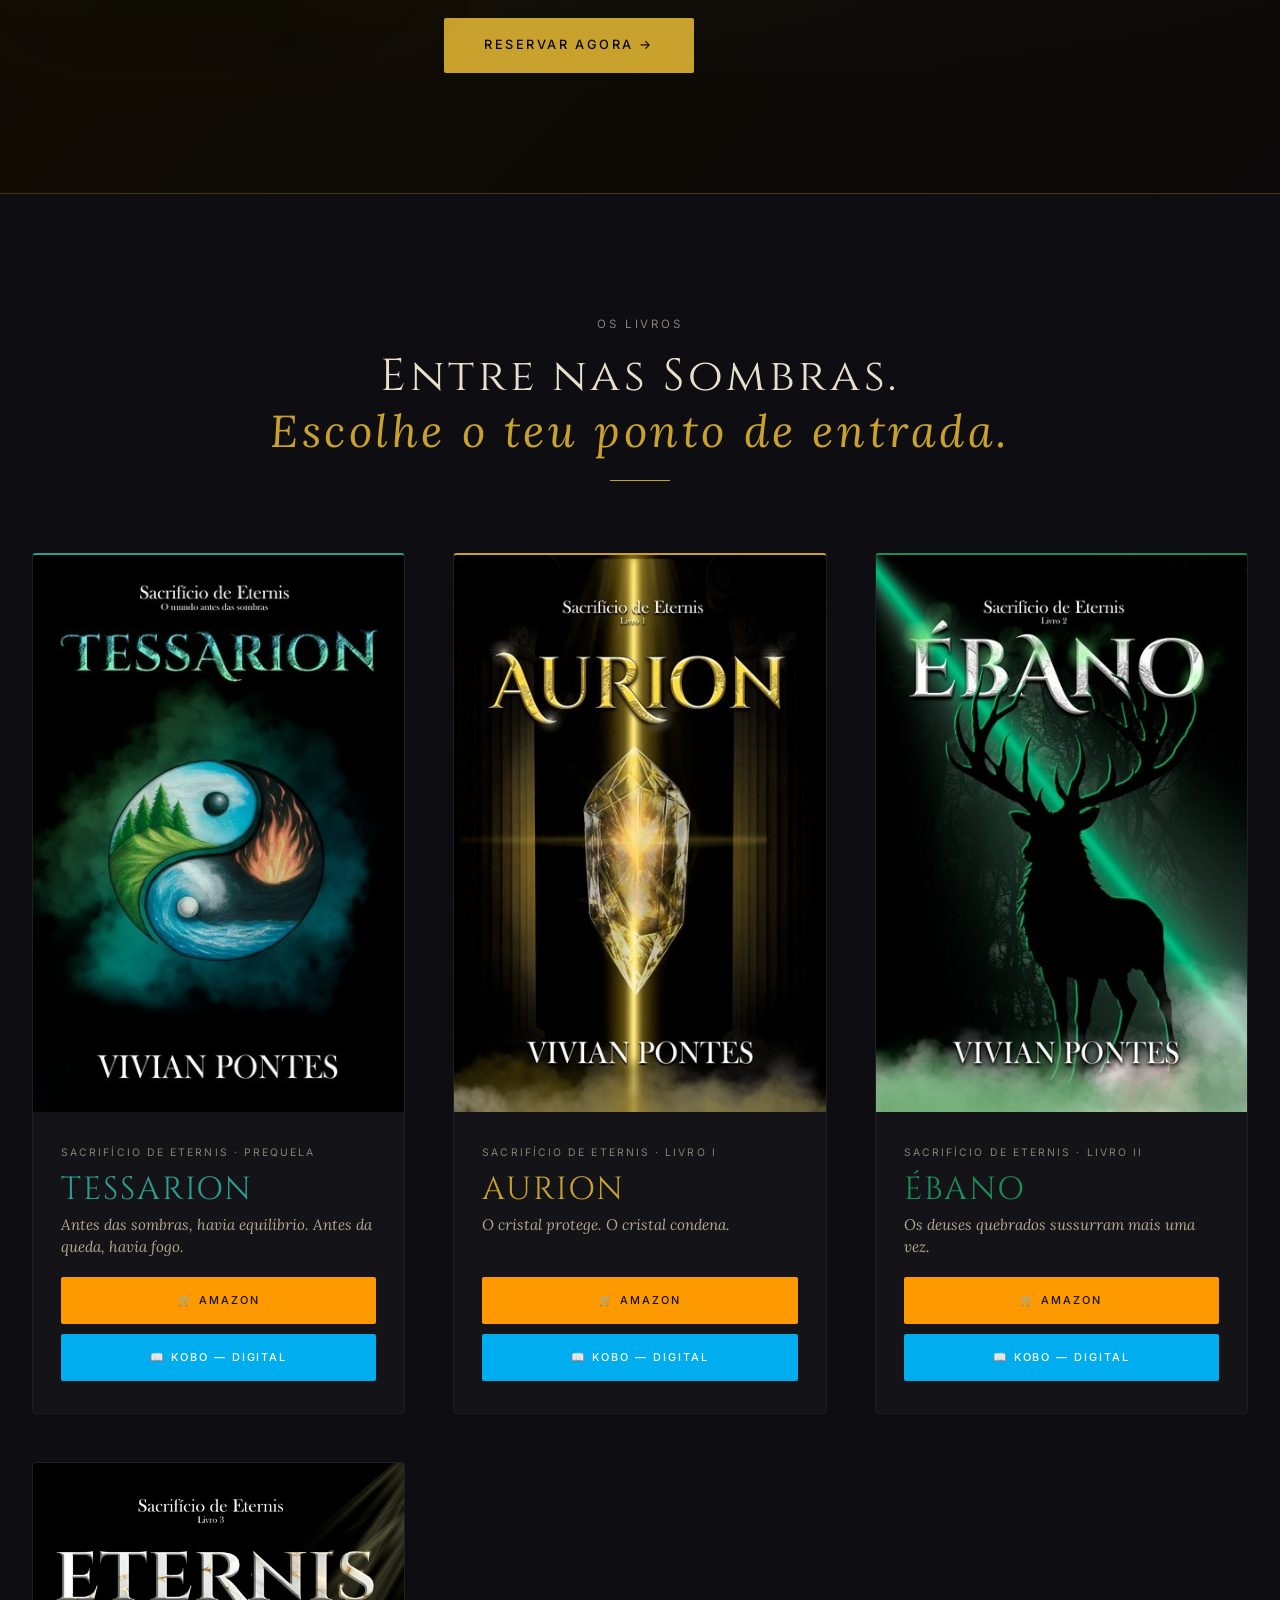
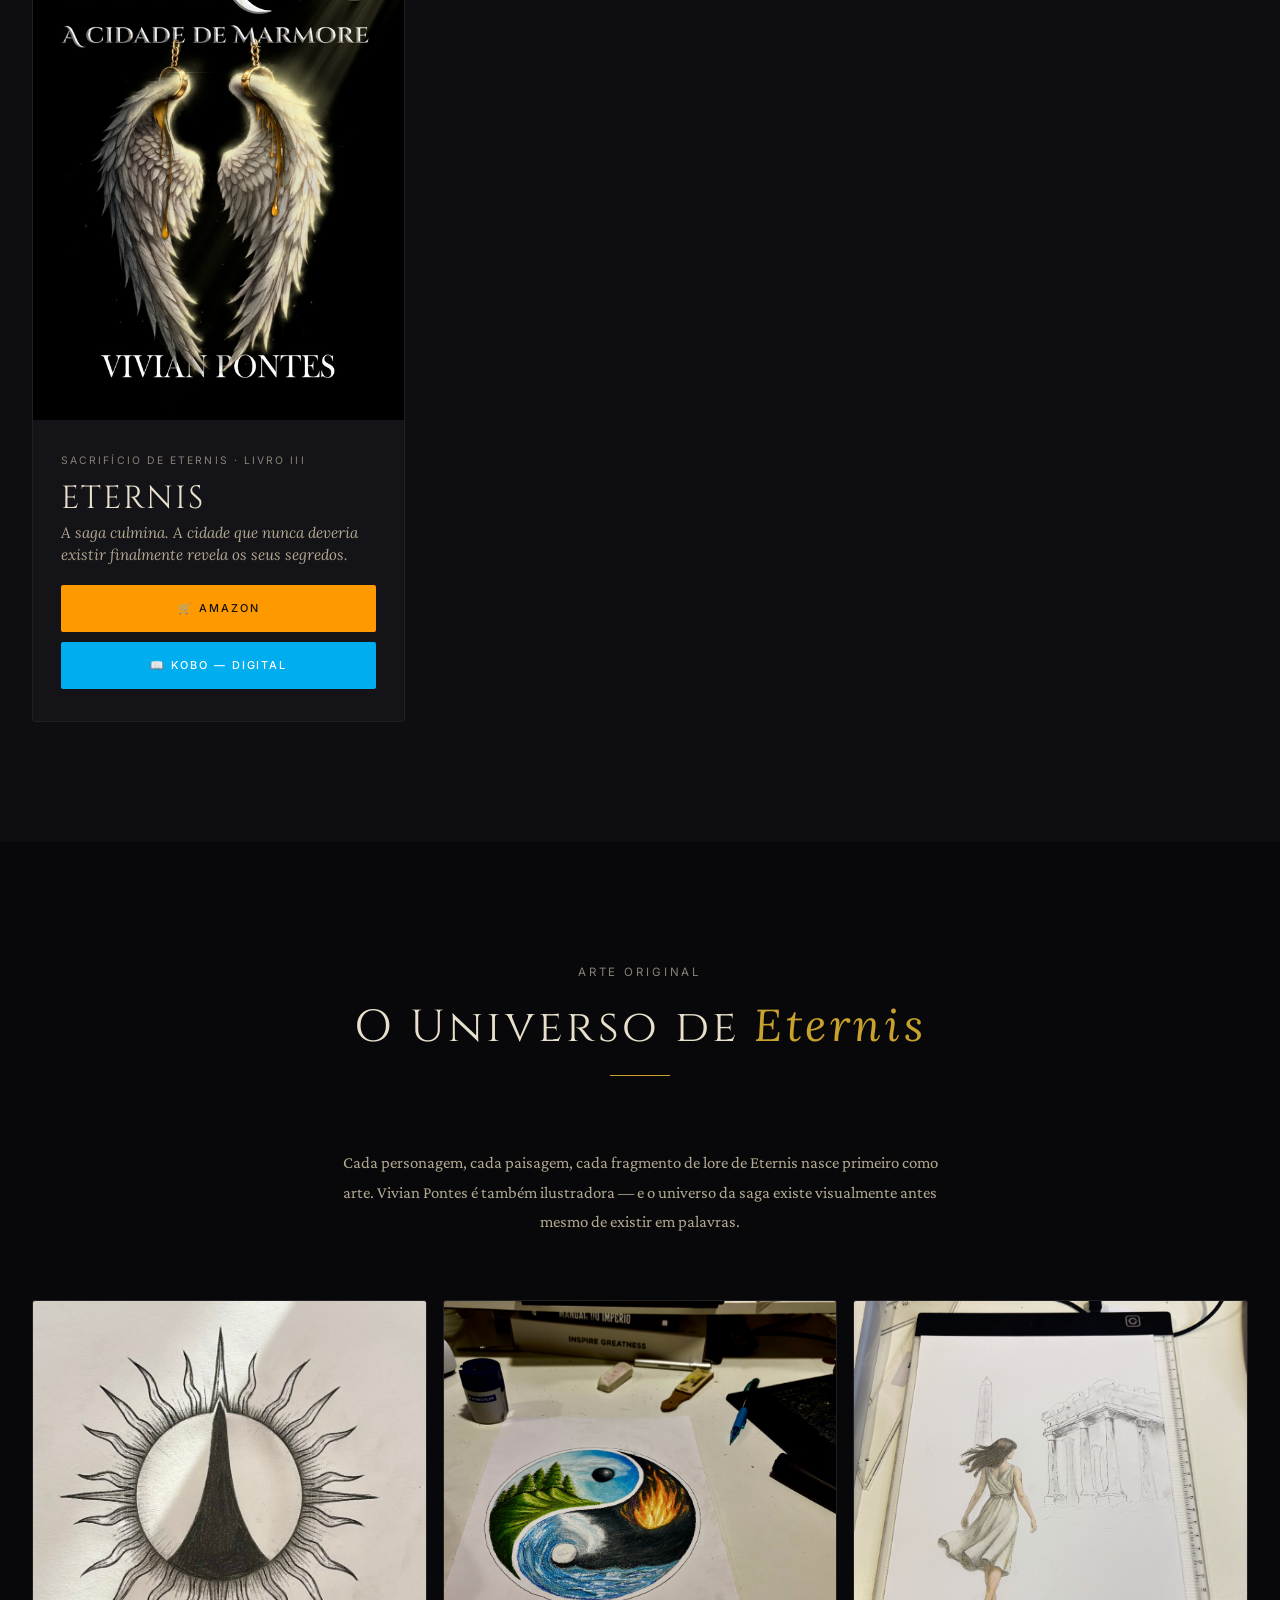
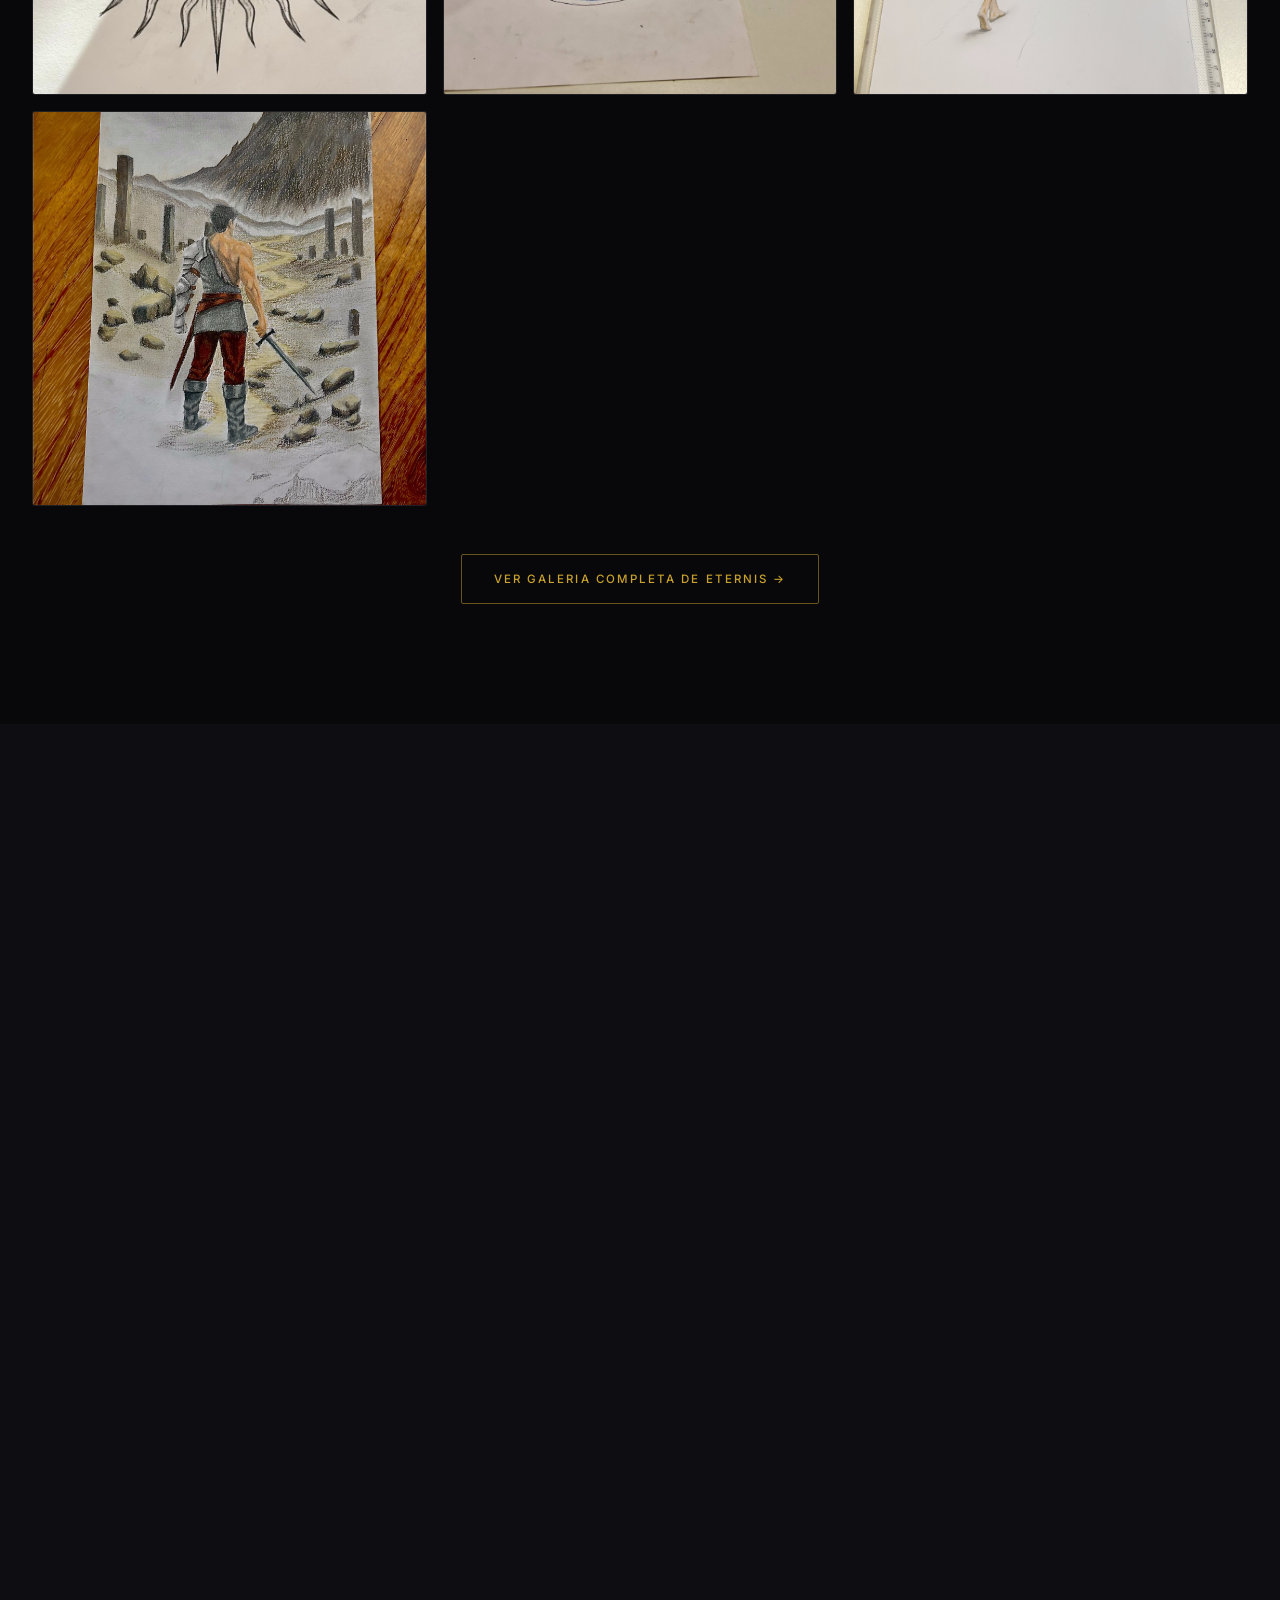
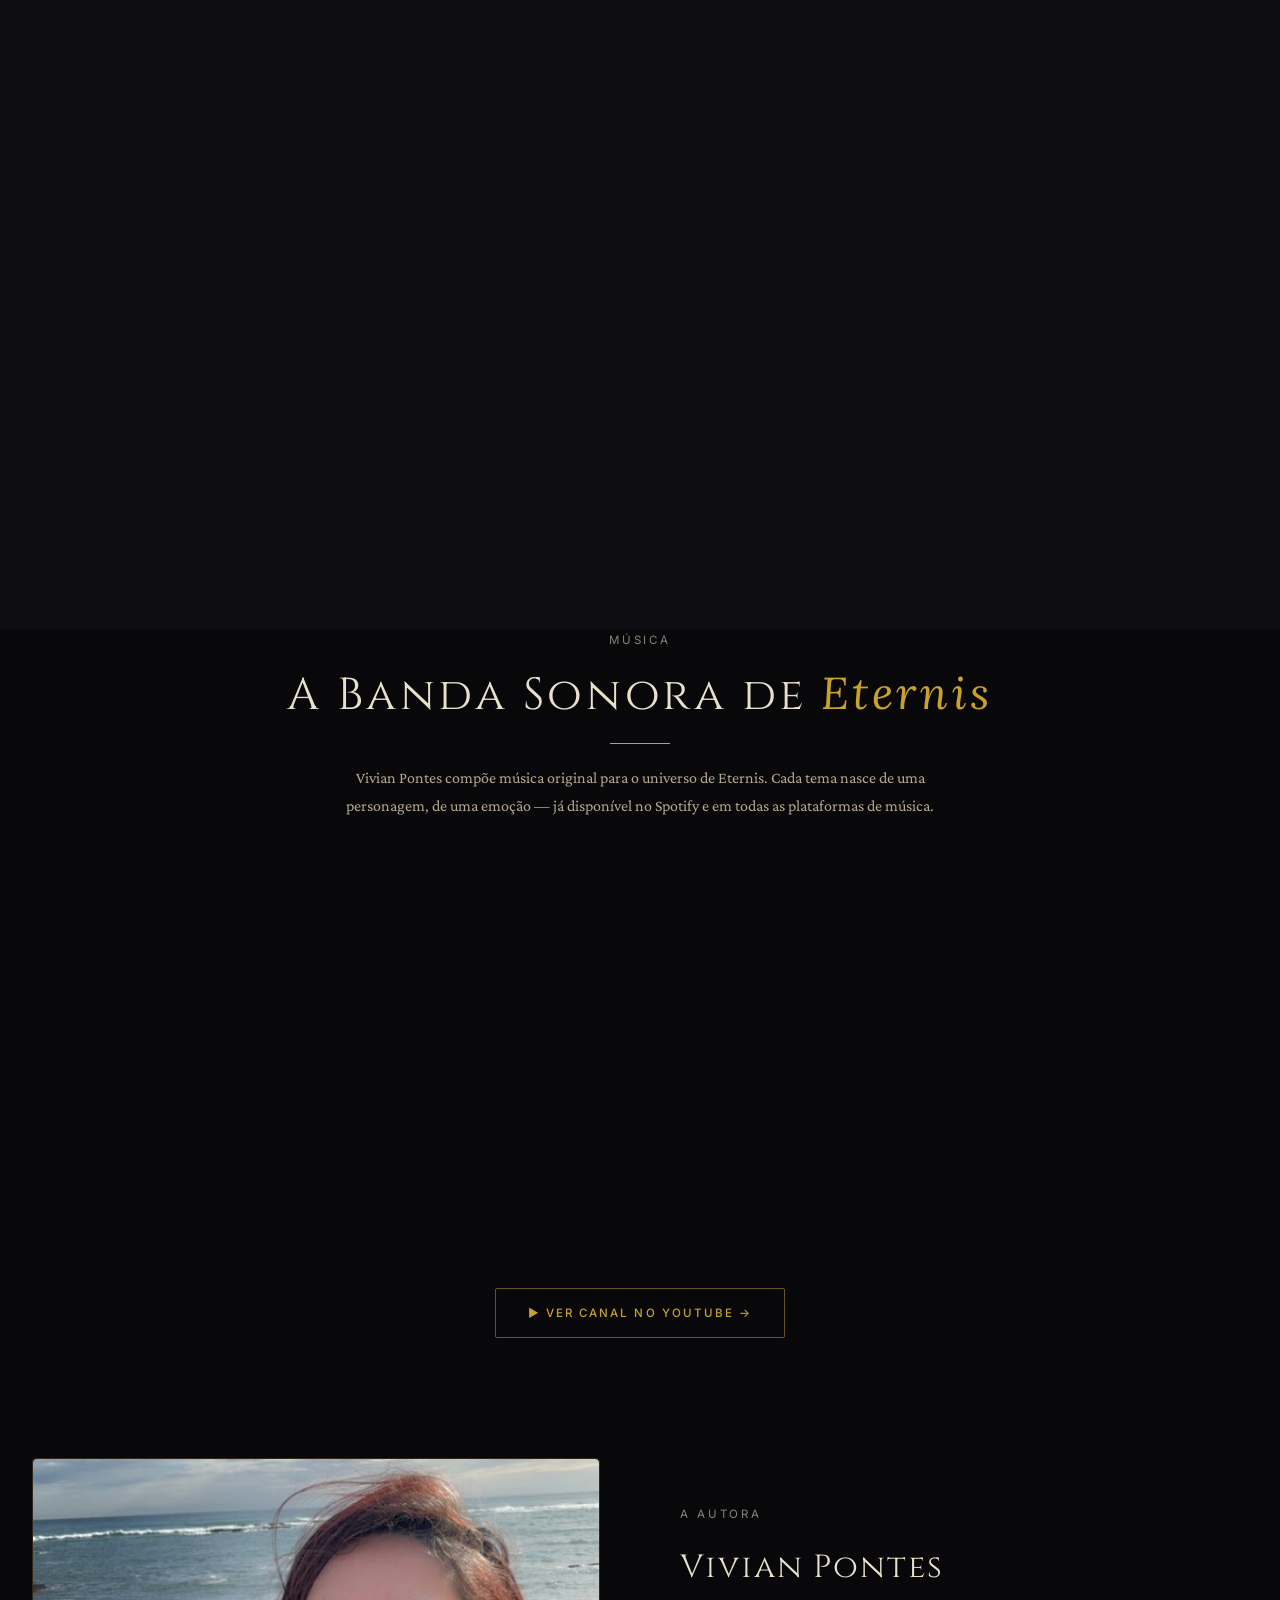
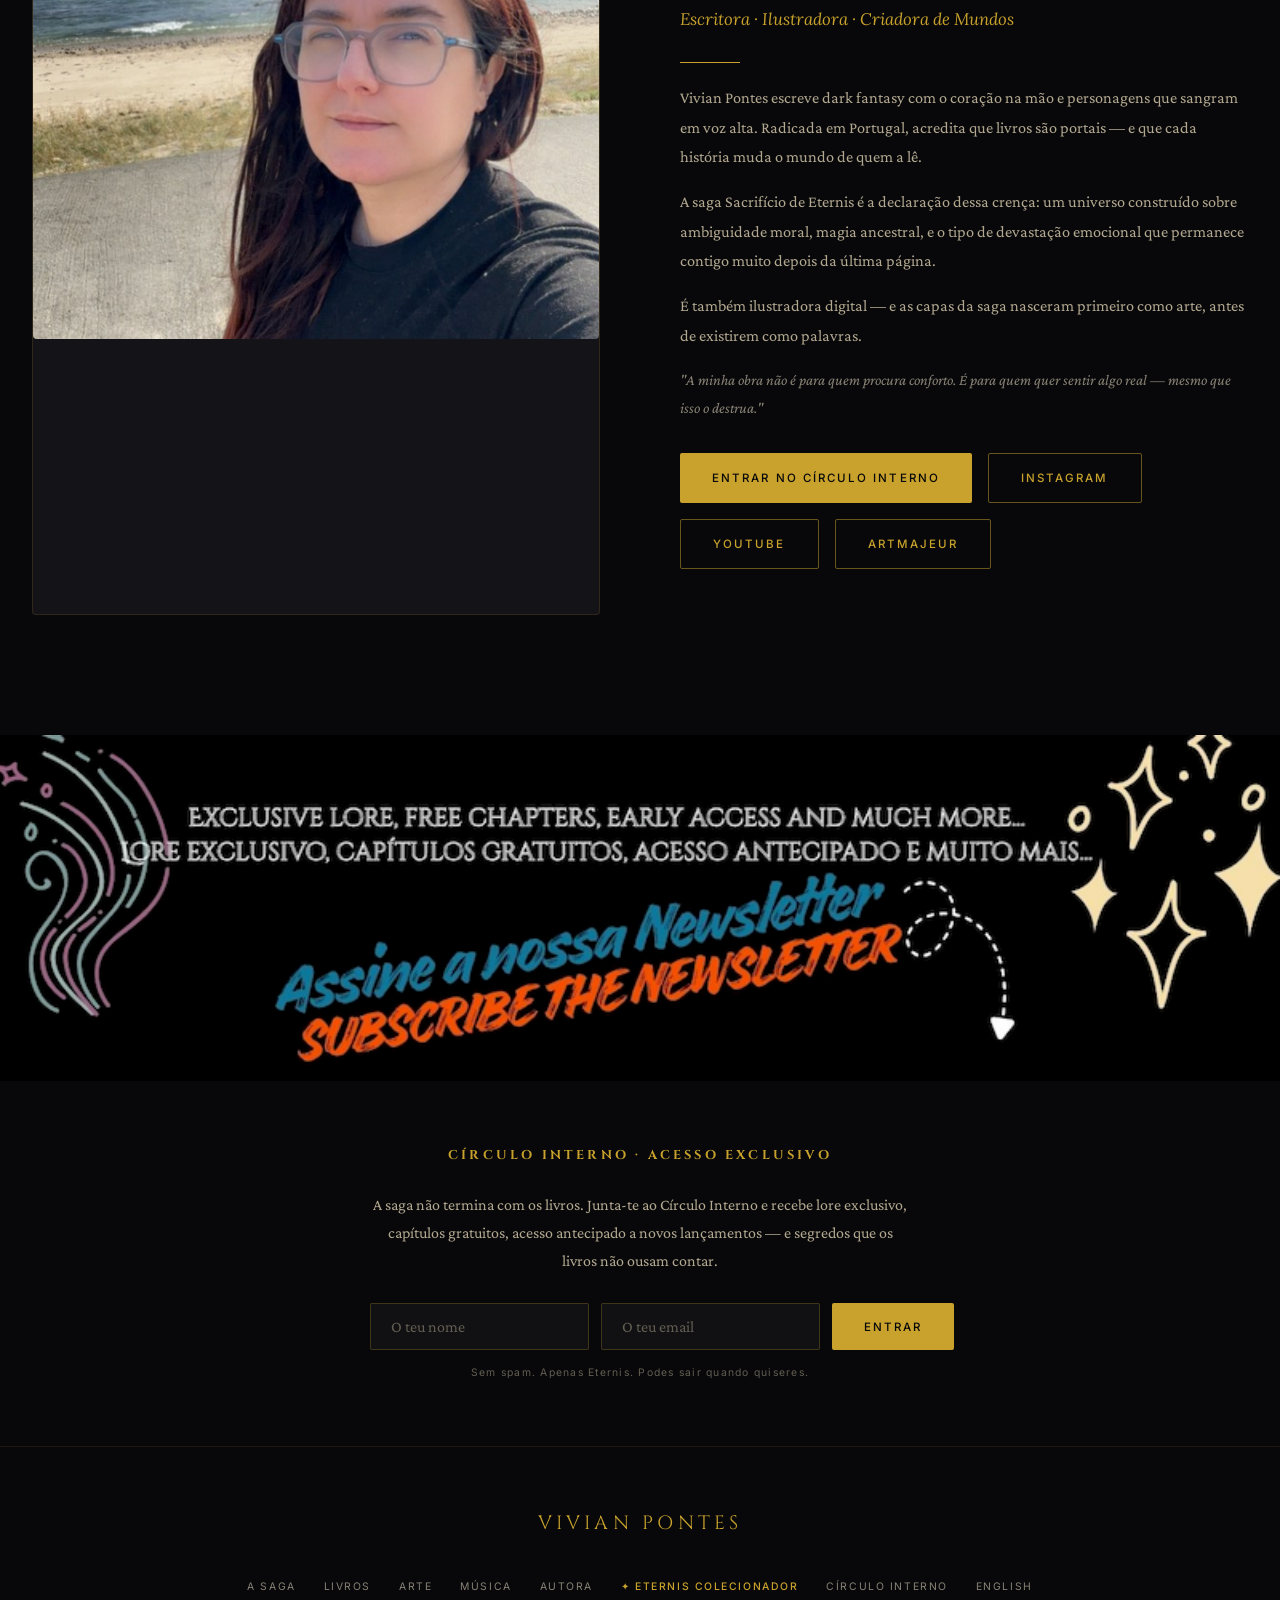
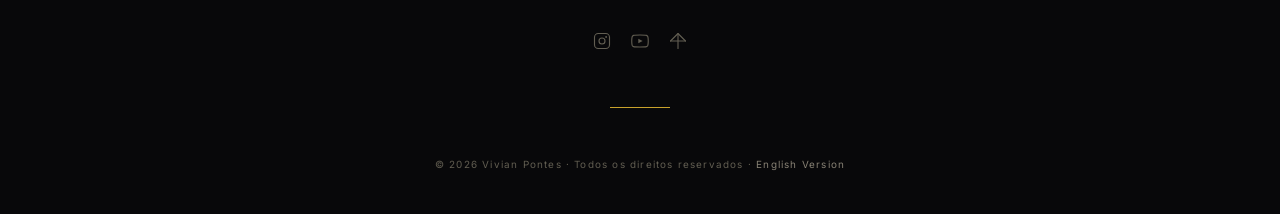
==== commit 4411e3f8: "lancamento do livro" ====
--- a/index.html
+++ b/index.html
@@ -124,13 +124,13 @@
           </div>
 
           <div class="kit-promo-text">
-            <div class="kit-launch-tag">✨ Pré-Reserva Aberta</div>
+            <div class="kit-launch-tag">✨ Reservas Abertas</div>
             <span class="section-label">Exclusivo da Autora · Edição Limitada</span>
             <h2 class="kit-title">ETERNIS<br/><em>Edição de Colecionador</em></h2>
             <div class="gold-rule left"></div>
             <p class="kit-desc">
-              <strong style="color:var(--gold)">Eternis: A Cidade de Mármore</strong> vai estar na Amazon
-              na semana que vem — ao mesmo preço. A diferença é que comprando por mim recebes
+              <strong style="color:var(--gold)">Eternis: A Cidade de Mármore</strong> já está na Amazon
+              — ao mesmo preço. A diferença é que comprando por mim recebes
               a capa desenhada à mão a lápis de cor, autografada, com marcador e um mimo especial.
               Na Amazon vais encontrar o livro, mas sem nada disto.
             </p>
@@ -142,12 +142,12 @@
               <li><span class="kit-bullet">✦</span> Mesmo preço que na Amazon</li>
             </ul>
             <p class="kit-amazon-note">
-              📦 Também vai estar na Amazon em breve — mas sem os mimos, sem autógrafo e sem esta capa.
+              📦 Também disponível na Amazon — mas sem os mimos, sem autógrafo e sem esta capa.
             </p>
             <a href="https://forms.gle/PfWMK8oHrqke6A1BA"
                target="_blank" rel="noopener"
                class="btn btn-primary kit-cta">
-              Fazer Pré-Reserva →
+              Reservar Agora →
             </a>
           </div>
 
@@ -252,39 +252,34 @@
           </div>
         </article>
 
+        <!-- ETERNIS -->
+        <article class="book-card eternis fade-up">
+          <div class="book-cover-wrap">
+            <img src="assets/eternis-cidade-marmore-pt.jpg"
+                 alt="Eternis: A Cidade de Mármore — Sacrifício de Eternis Livro III, por Vivian Pontes"
+                 loading="lazy" />
+          </div>
+          <div class="book-body">
+            <span class="book-series">Sacrifício de Eternis · Livro III</span>
+            <h3 class="book-title">ETERNIS</h3>
+            <p class="book-tagline">A saga culmina. A cidade que nunca deveria existir finalmente revela os seus segredos.</p>
+            <div class="buy-buttons">
+              <a href="https://www.amazon.es/stores/Vivian-Pontes/author/B0F27DY2GL"
+                 target="_blank" rel="noopener" class="btn btn-amazon">
+                🛒 Amazon
+              </a>
+              <a href="https://www.kobo.com/pt/pt/series/sacrificio-de-eternis"
+                 target="_blank" rel="noopener" class="btn btn-kobo">
+                📖 Kobo — Digital
+              </a>
+            </div>
+          </div>
+        </article>
+
       </div><!-- /books-grid -->
     </div>
   </section>
 
-
-  <!-- ════════════════════════════════════════
-       LIVRO 3 — A CIDADE DE MÁRMORE
-  ════════════════════════════════════════ -->
-  <section id="livro3">
-    <div class="container">
-      <div class="livro3-inner fade-up">
-        <div class="livro3-cover">
-          <img src="assets/eternis-cidade-marmore-pt.jpg"
-               alt="Eternis: A Cidade de Mármore — Sacrifício de Eternis Livro III, por Vivian Pontes"
-               loading="lazy" />
-        </div>
-        <div class="livro3-info">
-          <span class="livro3-launch-badge">🗓 Lançamento 4 de Julho de 2026</span>
-          <div class="gold-rule"></div>
-          <span class="book-series">Sacrifício de Eternis · Livro III</span>
-          <h2 class="livro3-title">ETERNIS<br/><em>A Cidade de Mármore</em></h2>
-          <p class="livro3-desc">
-            A saga culmina. A cidade que nunca deveria existir finalmente revela os seus segredos.<br/>
-            <strong style="color:var(--gold)">Pré-venda aberta agora.</strong>
-          </p>
-          <div class="livro3-ctas">
-            <a href="https://www.amazon.es/stores/author/B0F27DY2GL" target="_blank" rel="noopener" class="btn btn-primary">Pré-venda na Amazon →</a>
-            <a href="#newsletter" class="btn btn-outline">Receber Novidades</a>
-          </div>
-        </div>
-      </div>
-    </div>
-  </section>
 
   <!-- ════════════════════════════════════════
        ARTE DO UNIVERSO DE ETERNIS
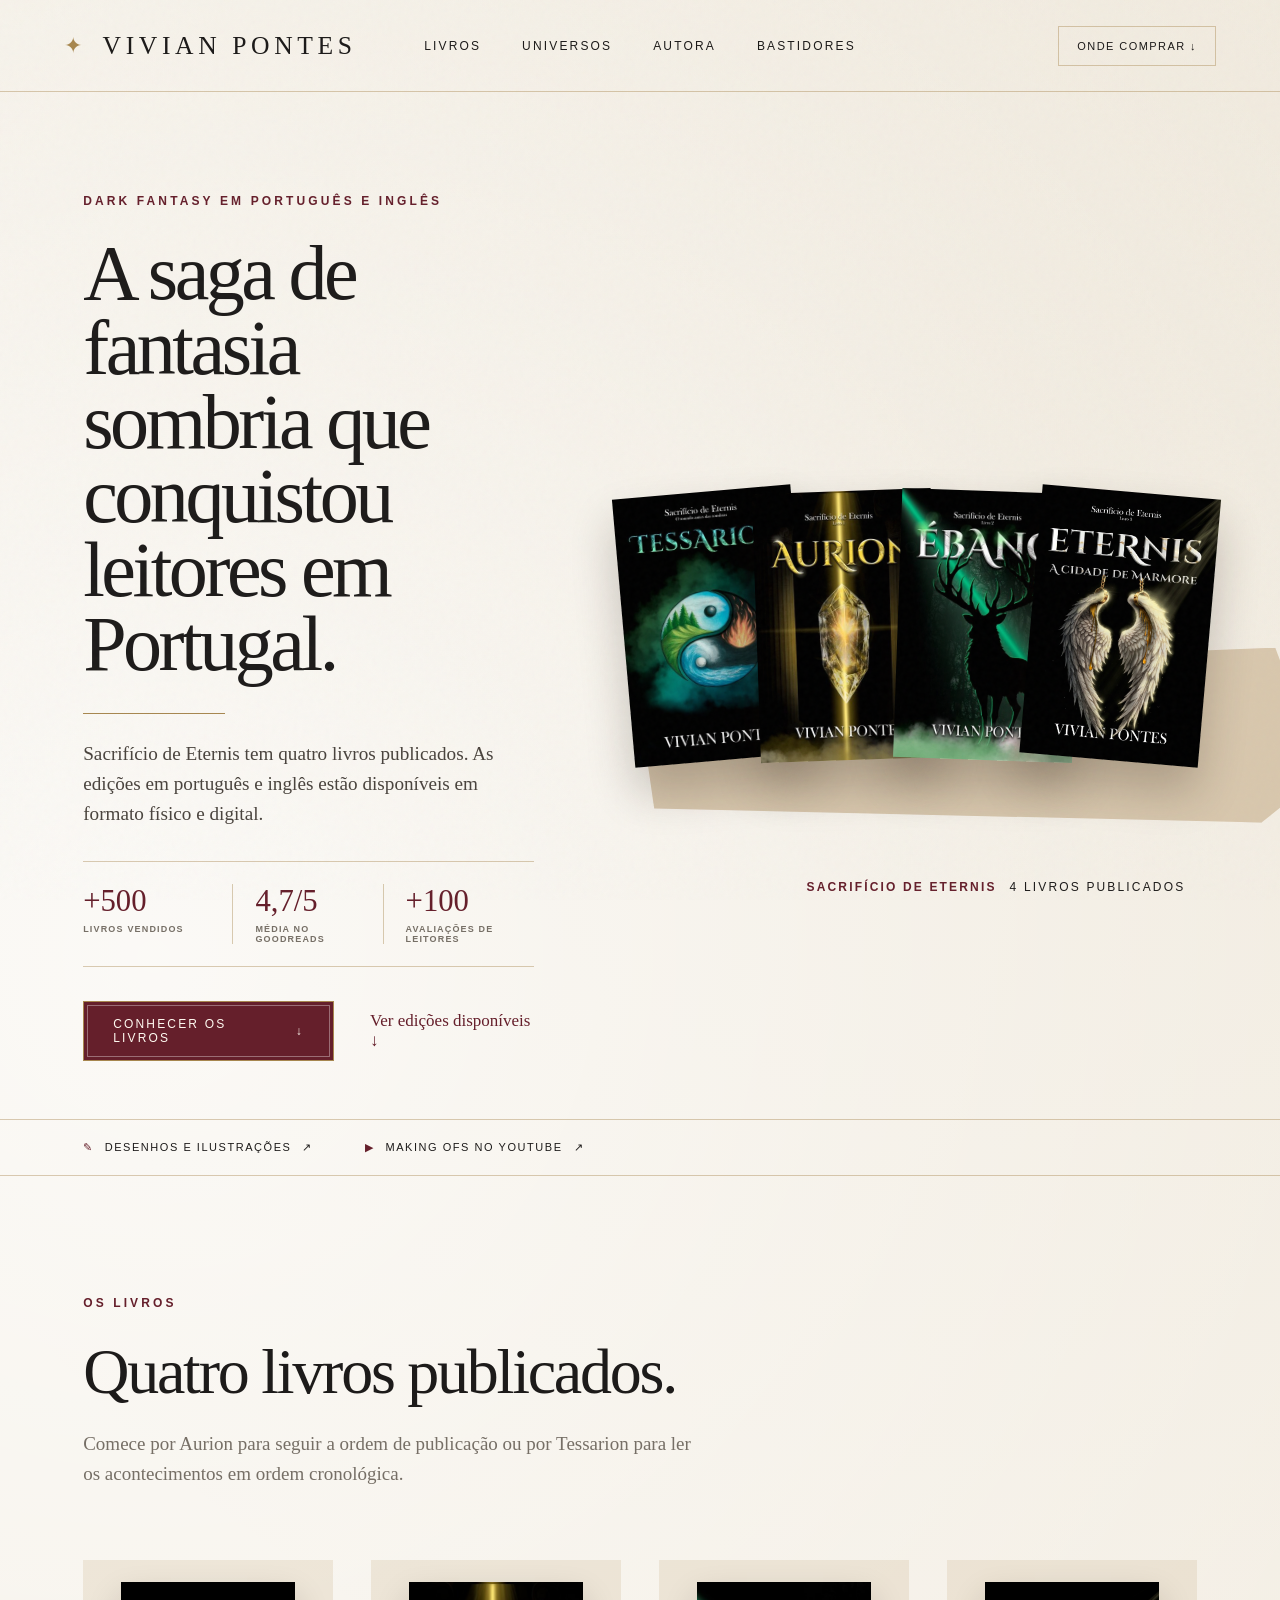
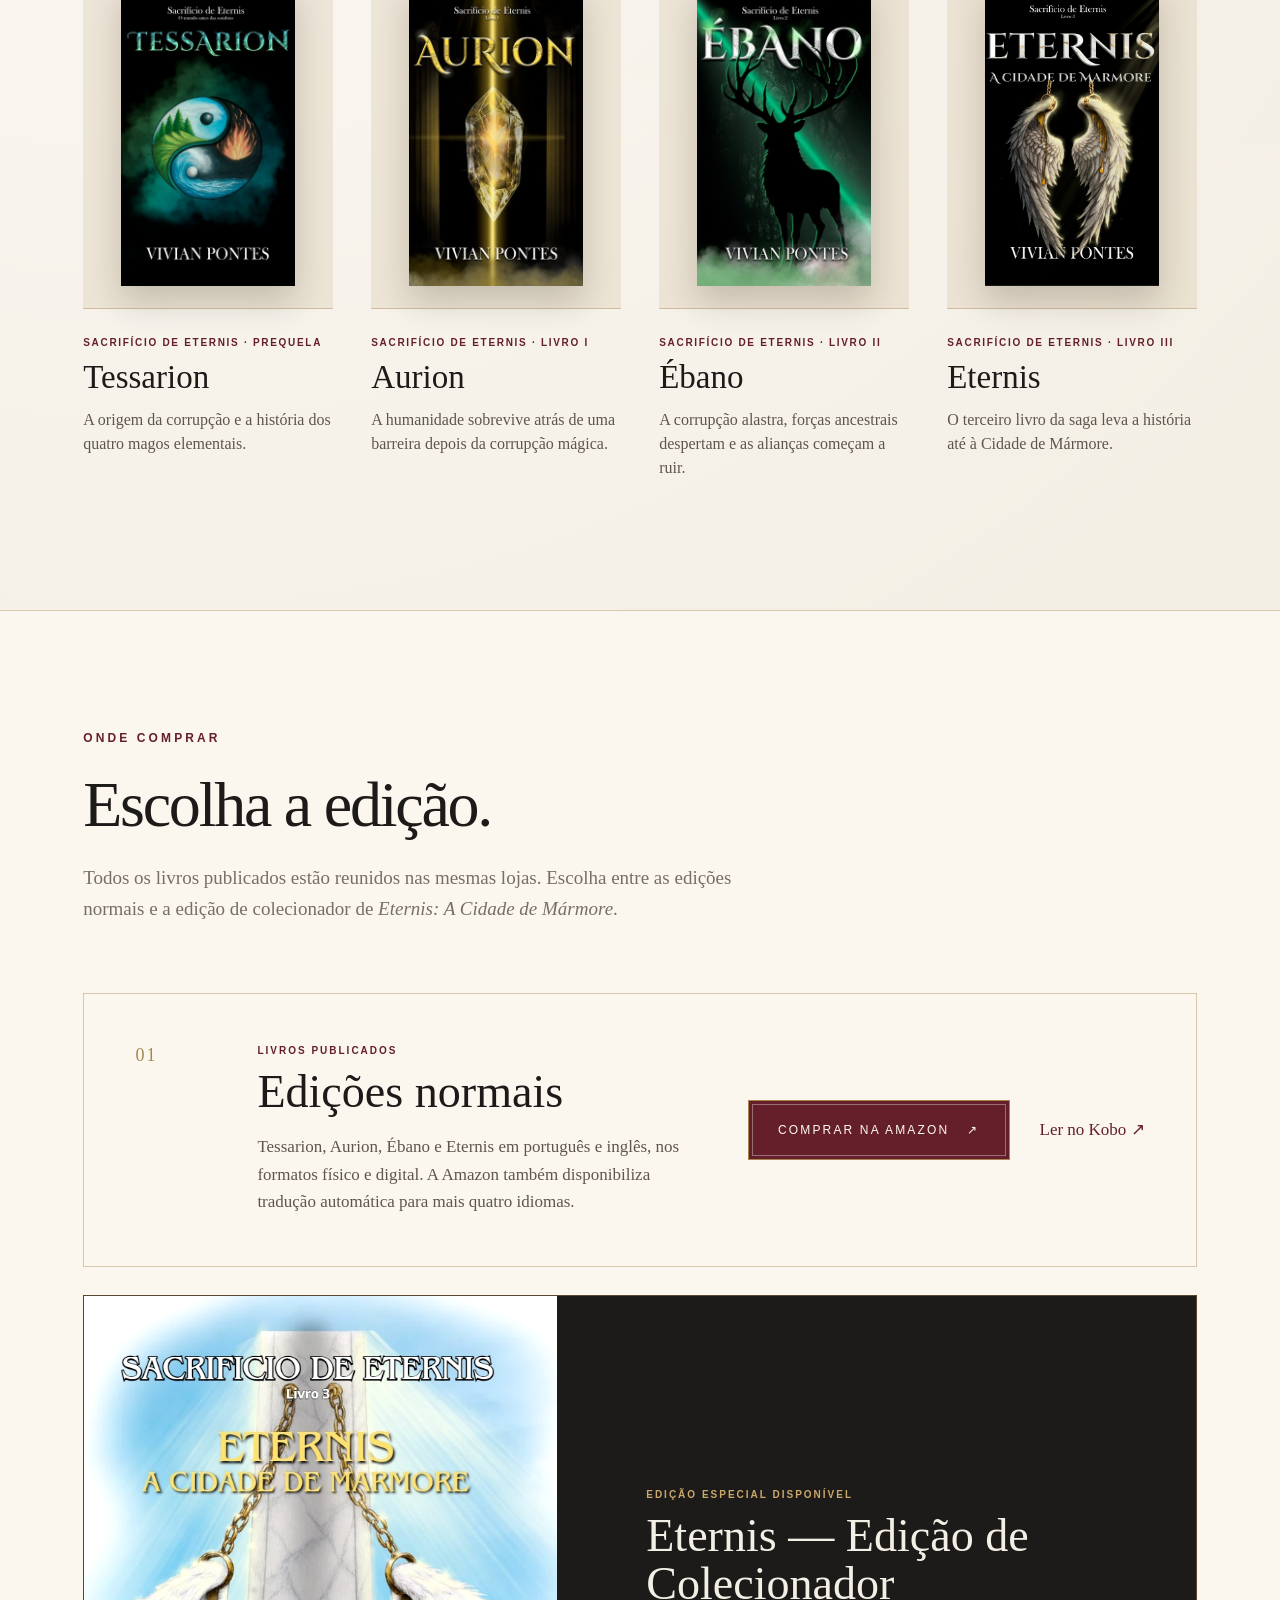
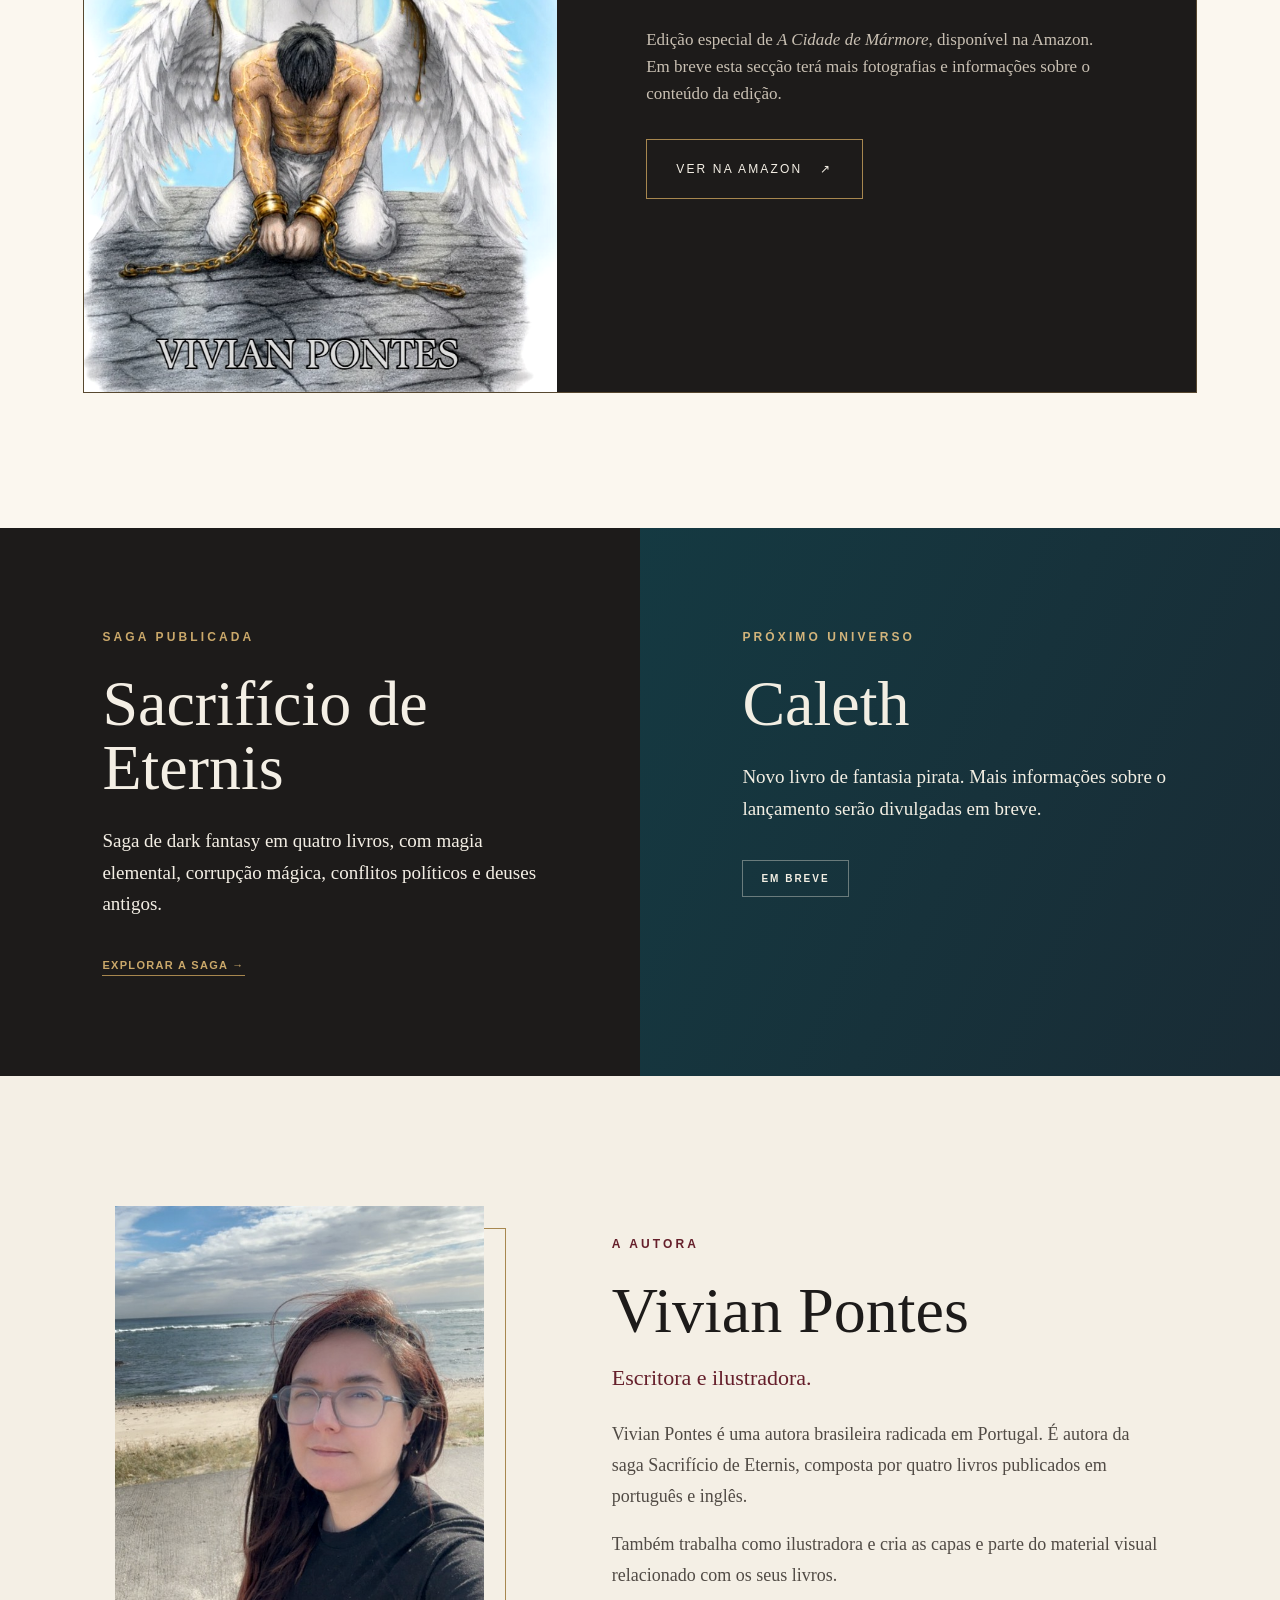
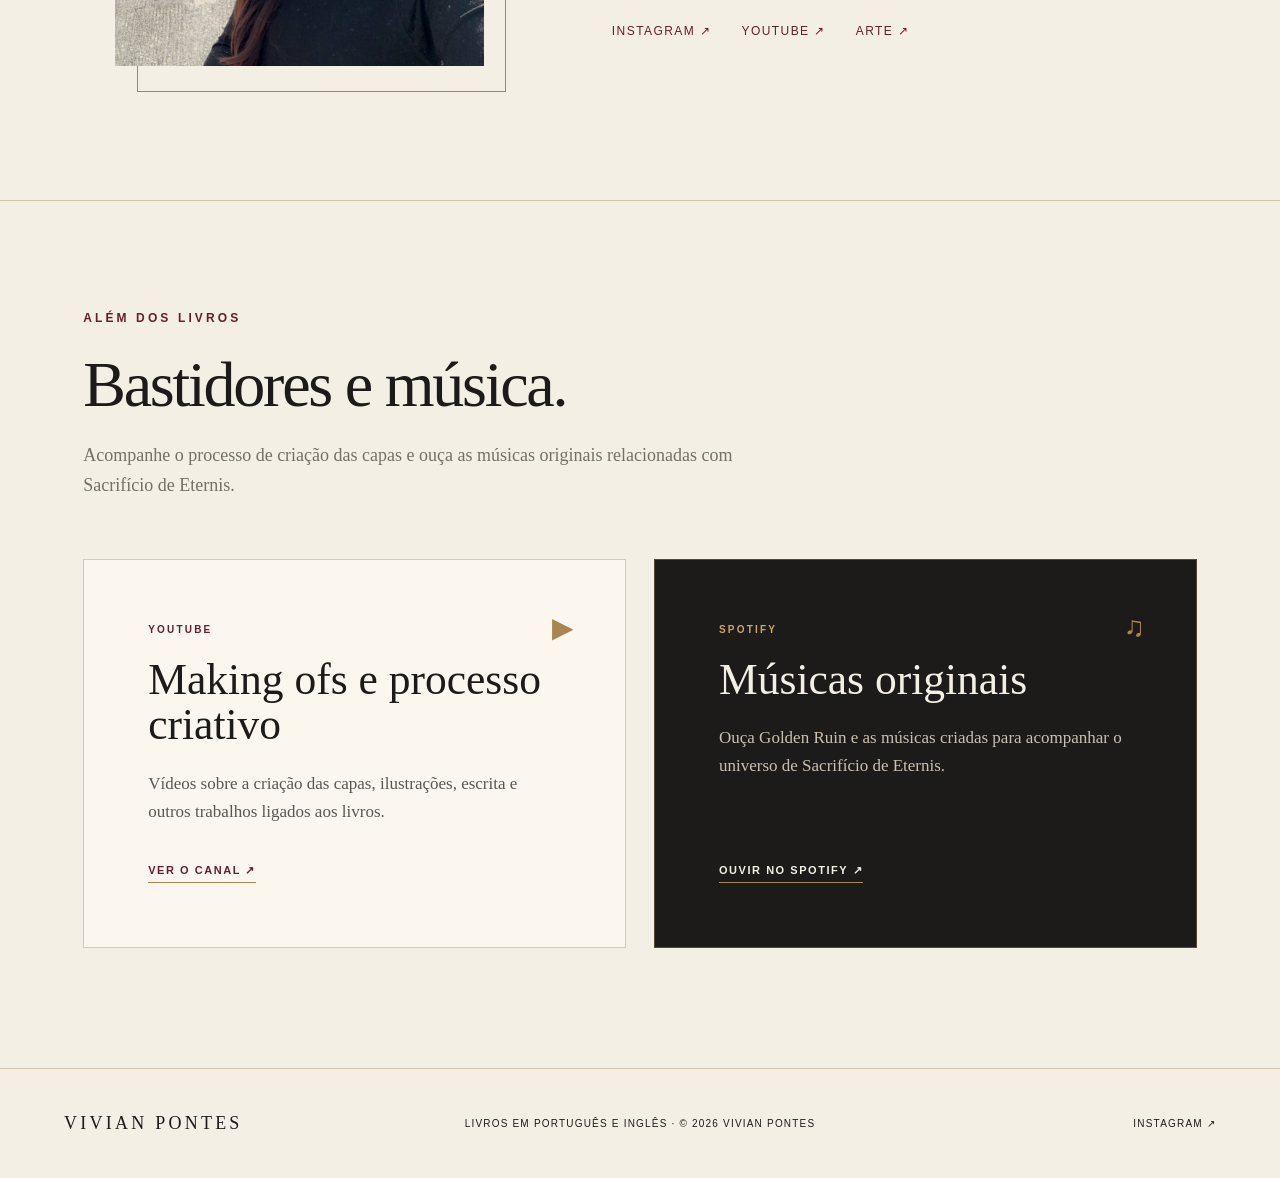
==== commit 335f6521: "mudança total" ====
--- a/index.html
+++ b/index.html
@@ -1,617 +1,16 @@
-<!DOCTYPE html>
+<!doctype html>
 <html lang="pt">
-<head>
-  <meta charset="UTF-8" />
-  <meta name="viewport" content="width=device-width, initial-scale=1.0" />
-
-  <!-- ╔══════════════════════════════════════════════════╗
-       ║  SEO META TAGS                                   ║
-       ╚══════════════════════════════════════════════════╝ -->
-  <title>Vivian Pontes — Autora de Dark Fantasy · Sacrifício de Eternis</title>
-  <meta name="description" content="Vivian Pontes — escritora, ilustradora e criadora de mundos. Autora da saga Sacrifício de Eternis e universos de dark fantasy que ficam para sempre. Disponível em capa dura e digital." />
-  <meta name="keywords" content="dark fantasy, livros de fantasia, sacrifício de eternis, vivian pontes, saga fantasia, dark romantasy, aurion, ébano, tessarion, fantasia sombria, autora portuguesa, livros capa dura" />
-  <meta name="author" content="Vivian Pontes" />
-  <link rel="canonical" href="https://vivianpontes.eu/" />
-
-  <!-- Open Graph -->
-  <meta property="og:type" content="website" />
-  <meta property="og:url" content="https://vivianpontes.eu/" />
-  <meta property="og:title" content="Vivian Pontes — Autora de Dark Fantasy" />
-  <meta property="og:description" content="Escritora, ilustradora e criadora de universos. Dark fantasy que fica para sempre." />
-  <meta property="og:image" content="https://vivianpontes.eu/assets/web_hero_banner.jpg" />
-
-  <!-- Twitter Card -->
-  <meta name="twitter:card" content="summary_large_image" />
-  <meta name="twitter:title" content="Vivian Pontes — Autora de Dark Fantasy" />
-  <meta name="twitter:description" content="Escritora, ilustradora e criadora de universos de dark fantasy." />
-  <meta name="twitter:image" content="https://vivianpontes.eu/assets/web_hero_banner.jpg" />
-
-  <!-- Favicon placeholder -->
-  <link rel="icon" type="image/png" href="assets/favicon.png" />
-
-  <!-- Stylesheet -->
-  <link rel="stylesheet" href="style.css" />
-
-  <!-- Structured Data (JSON-LD) -->
-  <script type="application/ld+json">
-  {
-    "@context": "https://schema.org",
-    "@type": "Person",
-    "name": "Vivian Pontes",
-    "url": "https://vivianpontes.eu",
-    "sameAs": [
-      "https://www.instagram.com/vivianpmartim",
-      "https://www.youtube.com/@MinaNerd",
-      "https://www.amazon.es/stores/author/B0F27DY2GL",
-      "https://www.artmajeur.com/vivian-pontes"
-    ],
-    "jobTitle": "Autora",
-    "knowsAbout": "Dark Fantasy Fiction"
-  }
-  </script>
-</head>
-
-<!-- ╔══════════════════════════════════════════════════════════╗
-     ║  KIT EXCLUSIVO DO AUTOR                                  ║
-     ║  Para ATIVAR os botões do Kit:                           ║
-     ║    Muda  class="kit-oculto"  →  class="kit-ativo"        ║
-     ║  Para DESATIVAR:                                         ║
-     ║    Muda  class="kit-ativo"   →  class="kit-oculto"       ║
-     ╚══════════════════════════════════════════════════════════╝ -->
-<body class="kit-oculto">
-
-  <!-- ════════════════════════════════════════
-       NAVEGAÇÃO
-  ════════════════════════════════════════ -->
-  <nav id="nav">
-    <a class="nav-logo" href="#">VIVIAN PONTES</a>
-
-    <ul class="nav-links">
-      <li><a href="#livros">Livros</a></li>
-      <li><a href="#arte-eternis">Arte</a></li>
-      <li><a href="#musica">Música</a></li>
-      <li><a href="#autora">Autora</a></li>
-      <li><a href="#eternis-colecionador" class="nav-kit-highlight">✦ Eternis Colecionador</a></li>
-      <li><a href="#newsletter">Círculo Interno</a></li>
-    </ul>
-
-    <div class="nav-right">
-      <a href="en.html" class="lang-btn" title="Switch to English">EN</a>
-      <a href="https://www.instagram.com/vivianpmartim" target="_blank" rel="noopener" class="nav-social" aria-label="Instagram">
-        <!-- Instagram SVG icon -->
-        <svg width="18" height="18" viewBox="0 0 24 24" fill="none" stroke="currentColor" stroke-width="1.5" stroke-linecap="round" stroke-linejoin="round">
-          <rect x="2" y="2" width="20" height="20" rx="5" ry="5"/><circle cx="12" cy="12" r="4"/><circle cx="17.5" cy="6.5" r=".5" fill="currentColor"/>
-        </svg>
-      </a>
-    </div>
-
-    <button class="nav-toggle" aria-label="Menu">
-      <span></span><span></span><span></span>
-    </button>
-  </nav>
-
-  <!-- ════════════════════════════════════════
-       HERO
-  ════════════════════════════════════════ -->
-  <section id="hero">
-    <img class="hero-img" src="assets/web_hero_banner.jpg"
-         alt="Sacrifício de Eternis — O mundo caiu. Os deuses quebraram. Só o sacrifício resta."
-         loading="eager" />
-    <div class="hero-overlay"></div>
-   
-      <div class="hero-ctas">
-        <a href="#livros" class="btn btn-primary">Explorar os Livros</a>
-        <a href="#newsletter" class="btn btn-outline">Entrar em Eternis</a>
-      </div>
-    </div>
-  </section>
-
-  
-  <!-- ════════════════════════════════════════
-       ETERNIS — EDIÇÃO DE COLECIONADOR
-  ════════════════════════════════════════ -->
-  <section id="eternis-colecionador">
-    <div class="kit-promo-wrap">
-      <div class="container">
-        <div class="kit-promo-inner fade-up">
-
-          <div class="kit-promo-image">
-            <img src="assets/Eternis_colecionador.jpg"
-                 alt="Eternis: A Cidade de Mármore — Edição de Colecionador, capa desenhada a mão"
-                 loading="lazy"
-                 onerror="this.closest('.kit-promo-image').classList.add('kit-img-fallback')" />
-            <div class="kit-badge-img">Edição de Colecionador</div>
-          </div>
-
-          <div class="kit-promo-text">
-            <div class="kit-launch-tag">✨ Reservas Abertas</div>
-            <span class="section-label">Exclusivo da Autora · Edição Limitada</span>
-            <h2 class="kit-title">ETERNIS<br/><em>Edição de Colecionador</em></h2>
-            <div class="gold-rule left"></div>
-            <p class="kit-desc">
-              <strong style="color:var(--gold)">Eternis: A Cidade de Mármore</strong> já está na Amazon
-              — ao mesmo preço. A diferença é que comprando por mim recebes
-              a capa desenhada à mão a lápis de cor, autografada, com marcador e um mimo especial.
-              Na Amazon vais encontrar o livro, mas sem nada disto.
-            </p>
-            <ul class="kit-features">
-              <li><span class="kit-bullet">✦</span> Capa desenhada à mão a lápis de cor</li>
-              <li><span class="kit-bullet">✦</span> Autografada pela autora</li>
-              <li><span class="kit-bullet">✦</span> Marcador de livro incluído</li>
-              <li><span class="kit-bullet">✦</span> Um mimo especial</li>
-              <li><span class="kit-bullet">✦</span> Mesmo preço que na Amazon</li>
-            </ul>
-            <p class="kit-amazon-note">
-              📦 Também disponível na Amazon — mas sem os mimos, sem autógrafo e sem esta capa.
-            </p>
-            <a href="https://forms.gle/PfWMK8oHrqke6A1BA"
-               target="_blank" rel="noopener"
-               class="btn btn-primary kit-cta">
-              Reservar Agora →
-            </a>
-          </div>
-
-        </div>
-      </div>
-    </div>
-  </section>
-
-
-  <!-- ════════════════════════════════════════
-       LIVROS / LOJA
-  ════════════════════════════════════════ -->
-  <section id="livros">
-    <div class="container">
-      <div class="section-header fade-up">
-        <span class="section-label">Os Livros</span>
-        <h2>Entre nas Sombras.<br/><em>Escolhe o teu ponto de entrada.</em></h2>
-        <div class="gold-rule"></div>
-      </div>
-
-      <div class="books-grid">
-
-        <!-- TESSARION -->
-        <article class="book-card tessarion fade-up">
-          <div class="book-cover-wrap">
-            <img src="assets/tessarion-cover-pt.jpg"
-                 alt="Tessarion — O Mundo Antes das Sombras, por Vivian Pontes"
-                 loading="lazy" />
-          </div>
-          <div class="book-body">
-            <span class="book-series">Sacrifício de Eternis · Prequela</span>
-            <h3 class="book-title">TESSARION</h3>
-            <p class="book-tagline">Antes das sombras, havia equilíbrio. Antes da queda, havia fogo.</p>
-            <div class="buy-buttons">
-              <a href="https://www.amazon.es/stores/author/B0F27DY2GL?ingress=0&visitId=5eba9b7f-ff2b-4278-8aa3-66bc123ad784&ref_=aufs_ap_ahdr_dsk_ab"
-                 target="_blank" rel="noopener" class="btn btn-amazon">
-                🛒 Amazon
-              </a>
-              <a href="https://www.kobo.com/pt/pt/series/sacrificio-de-eternis"
-                 target="_blank" rel="noopener" class="btn btn-kobo">
-                📖 Kobo — Digital
-              </a>
-              <!-- Kit Exclusivo — só aparece quando body.kit-ativo -->
-              <a href="#" target="_blank" rel="noopener" class="btn btn-kit">
-                Kit Exclusivo do Autor
-              </a>
-            </div>
-          </div>
-        </article>
-
-        <!-- AURION -->
-        <article class="book-card aurion fade-up">
-          <div class="book-cover-wrap">
-            <img src="assets/aurion-cover-pt.jpg"
-                 alt="Aurion — Sacrifício de Eternis Livro I, por Vivian Pontes"
-                 loading="lazy" />
-          </div>
-          <div class="book-body">
-            <span class="book-series">Sacrifício de Eternis · Livro I</span>
-            <h3 class="book-title">AURION</h3>
-            <p class="book-tagline">O cristal protege. O cristal condena.</p>
-            <div class="buy-buttons">
-              <a href="https://www.amazon.es/stores/author/B0F27DY2GL?ingress=0&visitId=5eba9b7f-ff2b-4278-8aa3-66bc123ad784&ref_=aufs_ap_ahdr_dsk_ab"
-                 target="_blank" rel="noopener" class="btn btn-amazon">
-                🛒 Amazon
-              </a>
-              <a href="https://www.kobo.com/pt/pt/series/sacrificio-de-eternis"
-                 target="_blank" rel="noopener" class="btn btn-kobo">
-                📖 Kobo — Digital
-              </a>
-              <a href="#" target="_blank" rel="noopener" class="btn btn-kit">
-                Kit Exclusivo do Autor
-              </a>
-            </div>
-          </div>
-        </article>
-
-        <!-- ÉBANO -->
-        <article class="book-card ebano fade-up">
-          <div class="book-cover-wrap">
-            <img src="assets/ebano-cover-pt.jpg"
-                 alt="Ébano — Sacrifício de Eternis Livro II, por Vivian Pontes"
-                 loading="lazy" />
-          </div>
-          <div class="book-body">
-            <span class="book-series">Sacrifício de Eternis · Livro II</span>
-            <h3 class="book-title">ÉBANO</h3>
-            <p class="book-tagline">Os deuses quebrados sussurram mais uma vez.</p>
-            <div class="buy-buttons">
-              <a href="https://www.amazon.es/stores/author/B0F27DY2GL?ingress=0&visitId=5eba9b7f-ff2b-4278-8aa3-66bc123ad784&ref_=aufs_ap_ahdr_dsk_ab"
-                 target="_blank" rel="noopener" class="btn btn-amazon">
-                🛒 Amazon
-              </a>
-              <a href="https://www.kobo.com/pt/pt/series/sacrificio-de-eternis"
-                 target="_blank" rel="noopener" class="btn btn-kobo">
-                📖 Kobo — Digital
-              </a>
-              <a href="#" target="_blank" rel="noopener" class="btn btn-kit">
-                Kit Exclusivo do Autor
-              </a>
-            </div>
-          </div>
-        </article>
-
-        <!-- ETERNIS -->
-        <article class="book-card eternis fade-up">
-          <div class="book-cover-wrap">
-            <img src="assets/eternis-cidade-marmore-pt.jpg"
-                 alt="Eternis: A Cidade de Mármore — Sacrifício de Eternis Livro III, por Vivian Pontes"
-                 loading="lazy" />
-          </div>
-          <div class="book-body">
-            <span class="book-series">Sacrifício de Eternis · Livro III</span>
-            <h3 class="book-title">ETERNIS</h3>
-            <p class="book-tagline">A saga culmina. A cidade que nunca deveria existir finalmente revela os seus segredos.</p>
-            <div class="buy-buttons">
-              <a href="https://www.amazon.es/stores/Vivian-Pontes/author/B0F27DY2GL"
-                 target="_blank" rel="noopener" class="btn btn-amazon">
-                🛒 Amazon
-              </a>
-              <a href="https://www.kobo.com/pt/pt/series/sacrificio-de-eternis"
-                 target="_blank" rel="noopener" class="btn btn-kobo">
-                📖 Kobo — Digital
-              </a>
-            </div>
-          </div>
-        </article>
-
-      </div><!-- /books-grid -->
-    </div>
-  </section>
-
-
-  <!-- ════════════════════════════════════════
-       ARTE DO UNIVERSO DE ETERNIS
-  ════════════════════════════════════════ -->
-  <section id="arte-eternis">
-    <div class="container">
-      <div class="section-header fade-up">
-        <span class="section-label">Arte Original</span>
-        <h2>O Universo de <em>Eternis</em></h2>
-        <div class="gold-rule"></div>
-      </div>
-
-      <div class="gallery-intro fade-up">
-        <p>
-          Cada personagem, cada paisagem, cada fragmento de lore de Eternis nasce primeiro como arte.
-          Vivian Pontes é também ilustradora — e o universo da saga existe visualmente
-          antes mesmo de existir em palavras.
-        </p>
-      </div>
-
-      <!-- ╔═══════════════════════════════════════════════════════╗
-           ║  GALERIA ETERNIS — como adicionar imagens:           ║
-           ║  Renomeia os teus ficheiros assim e coloca em        ║
-           ║  assets/art/eternis/                                 ║
-           ║    eternis-1.jpg   eternis-2.jpg   eternis-3.jpg     ║
-           ║    eternis-4.jpg   eternis-5.jpg   eternis-6.jpg     ║
-           ║  (podes usar .jpg, .png ou .webp)                   ║
-           ║  Os slots sem imagem ocultam-se automaticamente.     ║
-           ╚═══════════════════════════════════════════════════════╝ -->
-      <div class="art-grid fade-up">
-        <div class="art-card">
-          <img src="assets/art/eternis/eternis-1.jpg" alt="Arte de Eternis — Vivian Pontes" loading="lazy"
-               onerror="this.closest('.art-card').style.display='none'" />
-        </div>
-        <div class="art-card">
-          <img src="assets/art/eternis/eternis-2.jpg" alt="Arte de Eternis — Vivian Pontes" loading="lazy"
-               onerror="this.closest('.art-card').style.display='none'" />
-        </div>
-        <div class="art-card">
-          <img src="assets/art/eternis/eternis-3.jpg" alt="Arte de Eternis — Vivian Pontes" loading="lazy"
-               onerror="this.closest('.art-card').style.display='none'" />
-        </div>
-        <div class="art-card">
-          <img src="assets/art/eternis/eternis-4.jpg" alt="Arte de Eternis — Vivian Pontes" loading="lazy"
-               onerror="this.closest('.art-card').style.display='none'" />
-        </div>
-        <div class="art-card">
-          <img src="assets/art/eternis/eternis-5.jpg" alt="Arte de Eternis — Vivian Pontes" loading="lazy"
-               onerror="this.closest('.art-card').style.display='none'" />
-        </div>
-        <div class="art-card">
-          <img src="assets/art/eternis/eternis-6.jpg" alt="Arte de Eternis — Vivian Pontes" loading="lazy"
-               onerror="this.closest('.art-card').style.display='none'" />
-        </div>
-      </div><!-- /art-grid -->
-
-      <div class="gallery-cta fade-up">
-        <a href="https://www.artmajeur.com/vivian-pontes?view=grid&collections%5B%5D=2486314"
-           target="_blank" rel="noopener" class="btn btn-outline">
-          Ver Galeria Completa de Eternis →
-        </a>
-      </div>
-    </div>
-  </section>
-
-  <!-- ════════════════════════════════════════
-       GALERIA DE ARTE GERAL
-  ════════════════════════════════════════ -->
-  <section id="galeria">
-    <div class="container">
-      <div class="section-header fade-up">
-        <span class="section-label">Galeria</span>
-        <h2>Arte Original de<br/><em>Vivian Pontes</em></h2>
-        <div class="gold-rule"></div>
-      </div>
-
-      <div class="gallery-intro fade-up">
-        <p>
-          Para além da saga, Vivian Pontes cria arte visual que explora os mesmos temas —
-          mitologia, sombra, identidade e luz. Uma extensão do mesmo universo criativo.
-        </p>
-      </div>
-
-      <!-- ╔═══════════════════════════════════════════════════════╗
-           ║  GALERIA GERAL — como adicionar imagens:             ║
-           ║  Renomeia os teus ficheiros assim e coloca em        ║
-           ║  assets/art/geral/                                   ║
-           ║    geral-1.jpg   geral-2.jpg   geral-3.jpg           ║
-           ║    geral-4.jpg   geral-5.jpg   geral-6.jpg           ║
-           ║  Os slots sem imagem ocultam-se automaticamente.     ║
-           ╚═══════════════════════════════════════════════════════╝ -->
-      <div class="art-grid fade-up">
-        <div class="art-card">
-          <img src="assets/art/geral/geral-1.jpg" alt="Arte Original — Vivian Pontes" loading="lazy"
-               onerror="this.closest('.art-card').style.display='none'" />
-        </div>
-        <div class="art-card">
-          <img src="assets/art/geral/geral-2.jpg" alt="Arte Original — Vivian Pontes" loading="lazy"
-               onerror="this.closest('.art-card').style.display='none'" />
-        </div>
-        <div class="art-card">
-          <img src="assets/art/geral/geral-3.jpg" alt="Arte Original — Vivian Pontes" loading="lazy"
-               onerror="this.closest('.art-card').style.display='none'" />
-        </div>
-        <div class="art-card">
-          <img src="assets/art/geral/geral-4.jpg" alt="Arte Original — Vivian Pontes" loading="lazy"
-               onerror="this.closest('.art-card').style.display='none'" />
-        </div>
-        <div class="art-card">
-          <img src="assets/art/geral/geral-5.jpg" alt="Arte Original — Vivian Pontes" loading="lazy"
-               onerror="this.closest('.art-card').style.display='none'" />
-        </div>
-        <div class="art-card">
-          <img src="assets/art/geral/geral-6.jpg" alt="Arte Original — Vivian Pontes" loading="lazy"
-               onerror="this.closest('.art-card').style.display='none'" />
-        </div>
-      </div>
-
-      <div class="gallery-cta fade-up">
-        <a href="https://www.artmajeur.com/vivian-pontes?view=grid&collections%5B%5D=1717534"
-           target="_blank" rel="noopener" class="btn btn-outline">
-          Ver Galeria Completa no ArtMajeur →
-        </a>
-      </div>
-    </div>
-  </section>
-
-  <!-- ════════════════════════════════════════
-       MÚSICA DE ETERNIS
-  ════════════════════════════════════════ -->
-  <section id="musica">
-    <div class="container">
-      <div class="section-header fade-up">
-        <span class="section-label">Música</span>
-        <h2>A Banda Sonora de <em>Eternis</em></h2>
-        <div class="gold-rule"></div>
-        <p style="max-width:620px;margin:0 auto;color:var(--cream);font-size:1rem;line-height:1.8;">
-          Vivian Pontes compõe música original para o universo de Eternis.
-          Cada tema nasce de uma personagem, de uma emoção — já disponível no Spotify
-          e em todas as plataformas de música.
-        </p>
-      </div>
-
-      <div class="spotify-wrap fade-up">
-        <iframe style="border-radius:12px" src="https://open.spotify.com/embed/artist/1F96AJcofT63MssTz9Qs9Q?utm_source=generator" width="100%" height="352" frameBorder="0" allowfullscreen="" allow="autoplay; clipboard-write; encrypted-media; fullscreen; picture-in-picture" loading="lazy"></iframe>
-      </div>
-
-      <div class="gallery-cta fade-up" style="margin-top:2rem;">
-        <a href="https://www.youtube.com/@MinaNerd"
-           target="_blank" rel="noopener" class="btn btn-outline">
-          ▶ Ver Canal no YouTube →
-        </a>
-      </div>
-    </div>
-  </section>
-
-  <!-- ════════════════════════════════════════
-       AUTORA
-  ════════════════════════════════════════ -->
-  <section id="autora">
-    <div class="container">
-      <div class="autora-grid">
-
-        <!-- Foto da autora -->
-        <div class="autora-image fade-up">
-          <img src="assets/foto-vivian.jpg" alt="Vivian Pontes — Autora e Ilustradora de Dark Fantasy"
-               loading="lazy" style="width:100%;border-radius:4px;object-fit:cover;max-height:480px;" />
-        </div>
-
-        <!-- Bio -->
-        <div class="autora-text fade-up">
-          <span class="section-label">A Autora</span>
-          <h2>Vivian Pontes</h2>
-          <p class="autora-subtitle">Escritora · Ilustradora · Criadora de Mundos</p>
-
-          <div class="gold-rule left"></div>
-
-          <p>
-            Vivian Pontes escreve dark fantasy com o coração na mão e personagens que sangram em voz alta.
-            Radicada em Portugal, acredita que livros são portais — e que cada história muda o mundo
-            de quem a lê.
-          </p>
-          <p>
-            A saga Sacrifício de Eternis é a declaração dessa crença: um universo construído sobre
-            ambiguidade moral, magia ancestral, e o tipo de devastação emocional que permanece contigo
-            muito depois da última página.
-          </p>
-          <p>
-            É também ilustradora digital — e as capas da saga nasceram primeiro como arte,
-            antes de existirem como palavras.
-          </p>
-          <p style="color:var(--grey-l);font-style:italic;font-size:0.95rem;">
-            "A minha obra não é para quem procura conforto. É para quem quer sentir algo real —
-            mesmo que isso o destrua."
-          </p>
-
-          <div class="autora-links">
-            <a href="#newsletter" class="btn btn-primary">Entrar no Círculo Interno</a>
-            <a href="https://www.instagram.com/vivianpmartim" target="_blank" rel="noopener" class="btn btn-outline">
-              Instagram
-            </a>
-            <a href="https://www.youtube.com/@MinaNerd" target="_blank" rel="noopener" class="btn btn-outline">
-              YouTube
-            </a>
-            <a href="https://www.artmajeur.com/vivian-pontes" target="_blank" rel="noopener" class="btn btn-outline">
-              ArtMajeur
-            </a>
-          </div>
-        </div>
-
-      </div>
-    </div>
-  </section>
-
-  <!-- ════════════════════════════════════════
-       NEWSLETTER / CÍRCULO INTERNO
-  ════════════════════════════════════════ -->
-  <section id="newsletter">
-    <img class="newsletter-banner-img"
-         src="assets/web_inner_circle_cta.jpg"
-         alt="Círculo Interno — Entra no Mundo de Eternis"
-         loading="lazy" />
-
-    <div class="newsletter-form-wrap">
-      <div class="newsletter-form fade-up">
-        <h3>Círculo Interno · Acesso Exclusivo</h3>
-        <p style="color:var(--cream);font-size:1rem;line-height:1.75;margin-bottom:8px;">
-          A saga não termina com os livros. Junta-te ao Círculo Interno e recebe
-          lore exclusivo, capítulos gratuitos, acesso antecipado a novos lançamentos
-          — e segredos que os livros não ousam contar.
-        </p>
-
-        <!-- Web3Forms — envia email para vivianpmartim@gmail.com -->
-        <form id="circulo-form">
-          <input type="hidden" name="access_key" value="b612c4f7-d5a9-4529-bd5b-704c7fbcfc91" />
-          <input type="hidden" name="subject" value="Nova inscrição no Círculo Interno — Eternis" />
-          <input type="hidden" name="from_name" value="Vivian Pontes · Site" />
-          <input type="hidden" name="redirect" value="false" />
-          <!-- Honeypot anti-spam -->
-          <input type="checkbox" name="botcheck" style="display:none" />
-
-          <div class="form-row">
-            <input class="form-input" type="text" name="nome"
-                   placeholder="O teu nome" required autocomplete="given-name" />
-            <input class="form-input" type="email" name="email"
-                   placeholder="O teu email" required autocomplete="email" />
-            <button type="submit" class="btn btn-primary">Entrar</button>
-          </div>
-          <p class="form-note" id="circulo-form-note">
-            Sem spam. Apenas Eternis. Podes sair quando quiseres.
-          </p>
-        </form>
-        <script>
-          document.getElementById('circulo-form').addEventListener('submit', async function(e) {
-            e.preventDefault();
-            var btn = this.querySelector('button[type="submit"]');
-            btn.disabled = true;
-            btn.textContent = '…';
-            var data = new FormData(this);
-            var obj = {};
-            data.forEach(function(v, k){ obj[k] = v; });
-            try {
-              var res = await fetch('https://api.web3forms.com/submit', {
-                method: 'POST',
-                headers: { 'Content-Type': 'application/json', 'Accept': 'application/json' },
-                body: JSON.stringify(obj)
-              });
-              var json = await res.json();
-              if (json.success) {
-                window.location.href = 'obrigado.html';
-              } else {
-                document.getElementById('circulo-form-note').textContent = 'Algo correu mal. Tenta novamente.';
-                btn.disabled = false; btn.textContent = 'Entrar';
-              }
-            } catch(err) {
-              document.getElementById('circulo-form-note').textContent = 'Erro de rede. Tenta novamente.';
-              btn.disabled = false; btn.textContent = 'Entrar';
-            }
-          });
-        </script>
-      </div>
-    </div>
-  </section>
-
-  <!-- ════════════════════════════════════════
-       FOOTER
-  ════════════════════════════════════════ -->
-  <footer>
-    <div class="container">
-      <div class="footer-inner">
-        <div class="footer-logo">VIVIAN PONTES</div>
-
-        <ul class="footer-nav">
-          <li><a href="#saga">A Saga</a></li>
-          <li><a href="#livros">Livros</a></li>
-          <li><a href="#arte-eternis">Arte</a></li>
-          <li><a href="#musica">Música</a></li>
-          <li><a href="#autora">Autora</a></li>
-          <li><a href="#eternis-colecionador" class="nav-kit-highlight">✦ Eternis Colecionador</a></li>
-      <li><a href="#newsletter">Círculo Interno</a></li>
-          <li><a href="en.html">English</a></li>
-        </ul>
-
-        <div class="footer-social">
-          <a href="https://www.instagram.com/vivianpmartim" target="_blank" rel="noopener" aria-label="Instagram">
-            <svg width="18" height="18" viewBox="0 0 24 24" fill="none" stroke="currentColor" stroke-width="1.5" stroke-linecap="round" stroke-linejoin="round">
-              <rect x="2" y="2" width="20" height="20" rx="5" ry="5"/><circle cx="12" cy="12" r="4"/><circle cx="17.5" cy="6.5" r=".5" fill="currentColor"/>
-            </svg>
-          </a>
-          <a href="https://www.youtube.com/@MinaNerd" target="_blank" rel="noopener" aria-label="YouTube">
-            <svg width="18" height="18" viewBox="0 0 24 24" fill="none" stroke="currentColor" stroke-width="1.5" stroke-linecap="round" stroke-linejoin="round">
-              <path d="M22.54 6.42A2.78 2.78 0 0 0 20.6 4.46C18.88 4 12 4 12 4s-6.88 0-8.6.46A2.78 2.78 0 0 0 1.46 6.42 29.94 29.94 0 0 0 1 12a29.94 29.94 0 0 0 .46 5.58A2.78 2.78 0 0 0 3.4 19.54C5.12 20 12 20 12 20s6.88 0 8.6-.46a2.78 2.78 0 0 0 1.94-1.96A29.94 29.94 0 0 0 23 12a29.94 29.94 0 0 0-.46-5.58z"/>
-              <polygon points="9.75 15.02 15.5 12 9.75 8.98 9.75 15.02" fill="currentColor" stroke="none"/>
-            </svg>
-          </a>
-          <a href="https://www.artmajeur.com/vivian-pontes" target="_blank" rel="noopener" aria-label="ArtMajeur">
-            <svg width="18" height="18" viewBox="0 0 24 24" fill="none" stroke="currentColor" stroke-width="1.5" stroke-linecap="round" stroke-linejoin="round">
-              <path d="M2 12L12 2l10 10"/><path d="M12 2v20"/><path d="M2 12h20"/>
-            </svg>
-          </a>
-        </div>
-
-        <div class="gold-rule"></div>
-
-        <p class="footer-copy">
-          © 2026 Vivian Pontes · Todos os direitos reservados ·
-          <a href="en.html" style="color:var(--grey-l);transition:color 0.2s;">English Version</a>
-        </p>
-      </div>
-    </div>
-  </footer>
-
-  <script src="js/main.js"></script>
-</body>
+  <head>
+    <meta charset="utf-8">
+    <meta name="viewport" content="width=device-width, initial-scale=1">
+    <meta name="theme-color" content="#f4efe5">
+    <meta name="description" content="Site oficial de Vivian Pontes, autora da saga Sacrifício de Eternis. Livros em português e inglês.">
+    <meta property="og:title" content="Vivian Pontes — Escritora de Fantasia">
+    <meta property="og:description" content="Sacrifício de Eternis: quatro livros publicados em português e inglês.">
+    <meta property="og:type" content="website">
+    <meta property="og:url" content="https://vivianpontes.eu/">
+    <title>Vivian Pontes — Escritora de Fantasia</title>
+    <link rel="stylesheet" href="style.css">
+  </head>
+  <body><link rel="preload" as="image" href="assets/tessarion-cover-pt.jpg"/><link rel="preload" as="image" href="assets/aurion-cover-pt.jpg"/><link rel="preload" as="image" href="assets/ebano-cover-pt.jpg"/><link rel="preload" as="image" href="assets/eternis-cidade-marmore-pt.jpg"/><link rel="preload" as="image" href="assets/Eternis_colecionador.jpg"/><link rel="preload" as="image" href="assets/foto-vivian.jpg"/><main><header class="site-header"><a class="brand" href="#inicio" aria-label="Vivian Pontes — início"><span class="brand-mark" aria-hidden="true">✦</span><span>Vivian Pontes</span></a><nav aria-label="Navegação principal"><a href="#livros">Livros</a><a href="#universos">Universos</a><a href="#autora">Autora</a><a href="#bastidores">Bastidores</a></nav><a class="header-cta" href="#comprar">Onde comprar <span aria-hidden="true">↓</span></a></header><section class="hero" id="inicio"><div class="hero-copy"><p class="eyebrow">Dark fantasy em português e inglês</p><h1>A saga de fantasia sombria que conquistou leitores em Portugal.</h1><p class="hero-text">Sacrifício de Eternis tem quatro livros publicados. As edições em português e inglês estão disponíveis em formato físico e digital.</p><div class="hero-stats" aria-label="Resultados da saga Sacrifício de Eternis"><div><strong>+500</strong><span>livros vendidos</span></div><div><strong>4,7/5</strong><span>média no Goodreads</span></div><div><strong>+100</strong><span>avaliações de leitores</span></div></div><div class="hero-actions"><a class="button button-primary" href="#livros">Conhecer os livros <span aria-hidden="true">↓</span></a><a class="text-link" href="#comprar">Ver edições disponíveis <span aria-hidden="true">↓</span></a></div></div><div class="hero-books" aria-label="Os quatro livros publicados da saga Sacrifício de Eternis"><img class="hero-cover cover-1" src="assets/tessarion-cover-pt.jpg" alt="Capa de Tessarion"/><img class="hero-cover cover-2" src="assets/aurion-cover-pt.jpg" alt="Capa de Aurion"/><img class="hero-cover cover-3" src="assets/ebano-cover-pt.jpg" alt="Capa de Ébano"/><img class="hero-cover cover-4" src="assets/eternis-cidade-marmore-pt.jpg" alt="Capa de Eternis"/><p><strong>Sacrifício de Eternis</strong><span>4 livros publicados</span></p></div></section><section class="quiet-links" id="bastidores" aria-label="Outros trabalhos"><a href="https://www.artmajeur.com/vivian-pontes" target="_blank" rel="noreferrer"><span aria-hidden="true">✎</span> Desenhos e ilustrações <span aria-hidden="true">↗</span></a><a href="https://www.youtube.com/@MinaNerd" target="_blank" rel="noreferrer"><span aria-hidden="true">▶</span> Making ofs no YouTube <span aria-hidden="true">↗</span></a></section><section class="books-section" id="livros"><div class="section-heading"><p class="eyebrow">Os livros</p><h2>Quatro livros publicados.</h2><p>Comece por Aurion para seguir a ordem de publicação ou por Tessarion para ler os acontecimentos em ordem cronológica.</p></div><div class="book-grid"><article class="book-card"><div class="book-image-wrap"><img src="assets/tessarion-cover-pt.jpg" alt="Capa de Tessarion, de Vivian Pontes"/></div><p class="book-meta">Sacrifício de Eternis · Prequela</p><h3>Tessarion</h3><p>A origem da corrupção e a história dos quatro magos elementais.</p></article><article class="book-card"><div class="book-image-wrap"><img src="assets/aurion-cover-pt.jpg" alt="Capa de Aurion, de Vivian Pontes"/></div><p class="book-meta">Sacrifício de Eternis · Livro I</p><h3>Aurion</h3><p>A humanidade sobrevive atrás de uma barreira depois da corrupção mágica.</p></article><article class="book-card"><div class="book-image-wrap"><img src="assets/ebano-cover-pt.jpg" alt="Capa de Ébano, de Vivian Pontes"/></div><p class="book-meta">Sacrifício de Eternis · Livro II</p><h3>Ébano</h3><p>A corrupção alastra, forças ancestrais despertam e as alianças começam a ruir.</p></article><article class="book-card"><div class="book-image-wrap"><img src="assets/eternis-cidade-marmore-pt.jpg" alt="Capa de Eternis, de Vivian Pontes"/></div><p class="book-meta">Sacrifício de Eternis · Livro III</p><h3>Eternis</h3><p>O terceiro livro da saga leva a história até à Cidade de Mármore.</p></article></div></section><section class="purchase-section" id="comprar"><div class="purchase-heading"><p class="eyebrow">Onde comprar</p><h2>Escolha a edição.</h2><p>Todos os livros publicados estão reunidos nas mesmas lojas. Escolha entre as edições normais e a edição de colecionador de<em> Eternis: A Cidade de Mármore</em>.</p></div><div class="edition-list"><article class="edition-card standard-edition"><div class="edition-number" aria-hidden="true">01</div><div class="edition-copy"><p class="edition-label">Livros publicados</p><h3>Edições normais</h3><p>Tessarion, Aurion, Ébano e Eternis em português e inglês, nos formatos físico e digital. A Amazon também disponibiliza tradução automática para mais quatro idiomas.</p></div><div class="edition-actions"><a class="button button-primary" href="https://www.amazon.es/stores/Vivian-Pontes/author/B0F27DY2GL" target="_blank" rel="noreferrer">Comprar na Amazon <span aria-hidden="true">↗</span></a><a class="text-link" href="https://www.kobo.com/pt/pt/series/sacrificio-de-eternis" target="_blank" rel="noreferrer">Ler no Kobo <span aria-hidden="true">↗</span></a></div></article><article class="edition-card collector-edition"><div class="collector-image"><img src="assets/Eternis_colecionador.jpg" alt="Eternis: A Cidade de Mármore — edição de colecionador"/></div><div class="edition-copy"><p class="edition-label">Edição especial disponível</p><h3>Eternis — Edição de Colecionador</h3><p>Edição especial de <em>A Cidade de Mármore</em>, disponível na Amazon. Em breve esta secção terá mais fotografias e informações sobre o conteúdo da edição.</p><a class="button collector-button" href="https://www.amazon.es/stores/Vivian-Pontes/author/B0F27DY2GL" target="_blank" rel="noreferrer">Ver na Amazon <span aria-hidden="true">↗</span></a></div></article></div></section><section class="worlds" id="universos"><div class="world eternis-world"><p class="eyebrow">Saga publicada</p><h2>Sacrifício de Eternis</h2><p>Saga de dark fantasy em quatro livros, com magia elemental, corrupção mágica, conflitos políticos e deuses antigos.</p><a href="#livros">Explorar a saga →</a></div><div class="world caleth-world"><p class="eyebrow">Próximo universo</p><h2>Caleth</h2><p>Novo livro de fantasia pirata. Mais informações sobre o lançamento serão divulgadas em breve.</p><span class="coming-soon">Em breve</span></div></section><section class="author-section" id="autora"><div class="author-photo"><img src="assets/foto-vivian.jpg" alt="Vivian Pontes, escritora e ilustradora"/></div><div class="author-copy"><p class="eyebrow">A autora</p><h2>Vivian Pontes</h2><p class="author-lead">Escritora e ilustradora.</p><p>Vivian Pontes é uma autora brasileira radicada em Portugal. É autora da saga Sacrifício de Eternis, composta por quatro livros publicados em português e inglês.</p><p>Também trabalha como ilustradora e cria as capas e parte do material visual relacionado com os seus livros.</p><div class="social-links"><a href="https://www.instagram.com/vivianmpontes" target="_blank" rel="noreferrer">Instagram ↗</a><a href="https://www.youtube.com/@MinaNerd" target="_blank" rel="noreferrer">YouTube ↗</a><a href="https://www.artmajeur.com/vivian-pontes" target="_blank" rel="noreferrer">Arte ↗</a></div></div></section><section class="media-section"><div class="media-heading"><p class="eyebrow">Além dos livros</p><h2>Bastidores e música.</h2><p>Acompanhe o processo de criação das capas e ouça as músicas originais relacionadas com Sacrifício de Eternis.</p></div><div class="media-grid"><article class="media-card youtube-card"><div class="media-icon" aria-hidden="true">▶</div><p class="media-label">YouTube</p><h3>Making ofs e processo criativo</h3><p>Vídeos sobre a criação das capas, ilustrações, escrita e outros trabalhos ligados aos livros.</p><a class="media-link" href="https://www.youtube.com/@MinaNerd" target="_blank" rel="noreferrer">Ver o canal <span aria-hidden="true">↗</span></a></article><article class="media-card spotify-card"><div class="media-icon" aria-hidden="true">♫</div><p class="media-label">Spotify</p><h3>Músicas originais</h3><p>Ouça Golden Ruin e as músicas criadas para acompanhar o universo de Sacrifício de Eternis.</p><a class="media-link" href="https://open.spotify.com/artist/1F96AJcofT63MssTz9Qs9Q" target="_blank" rel="noreferrer">Ouvir no Spotify <span aria-hidden="true">↗</span></a></article></div></section><footer><a class="brand footer-brand" href="#inicio">Vivian Pontes</a><p>Livros em português e inglês · © 2026 Vivian Pontes</p><a href="https://www.instagram.com/vivianmpontes" target="_blank" rel="noreferrer">Instagram ↗</a></footer></main></body>
 </html>
--- a/style.css
+++ b/style.css
@@ -1,1250 +1,1016 @@
-/* ═══════════════════════════════════════════════════════════════
-   SACRIFICE OF ETERNIS — VIVIAN PONTES
-   Design Movement: Æther Noir
-   style.css — Shared for PT (index.html) + EN (en.html)
-═══════════════════════════════════════════════════════════════ */
-
-/* ── Google Fonts ── */
-@import url('https://fonts.googleapis.com/css2?family=Cinzel:wght@400;600;700&family=Crimson+Pro:ital,wght@0,300;0,400;0,600;1,300;1,400&family=Lora:ital,wght@0,400;0,600;1,400&family=Inter:wght@300;400;500&display=swap');
-
-/* ── Variables ── */
 :root {
-  --bg:        #08080A;
-  --bg2:       #0E0D12;
-  --bg3:       #141318;
-  --gold:      #C8A22C;
-  --gold-l:    #F0D050;
-  --gold-d:    #6F5510;
-  --emerald:   #1B8C5A;
-  --teal:      #2A9D8F;
-  --white:     #E8E0CC;
-  --cream:     #B2A890;
-  --grey:      #625E52;
-  --grey-l:    #888275;
-
-  --font-display: 'Cinzel', serif;
-  --font-body:    'Crimson Pro', serif;
-  --font-lora:    'Lora', serif;
-  --font-ui:      'Inter', sans-serif;
-
-  --nav-h: 70px;
-  --max-w: 1280px;
-  --section-py: 120px;
-
-  --transition: 0.35s cubic-bezier(0.4, 0, 0.2, 1);
-  --shadow-gold: 0 0 40px rgba(200,162,44,0.15);
-}
-
-/* ── Reset ── */
-*, *::before, *::after { box-sizing: border-box; margin: 0; padding: 0; }
-html { scroll-behavior: smooth; font-size: 16px; }
+  --paper: #f4efe5;
+  --paper-light: #fbf7ef;
+  --ink: #1d1b1a;
+  --wine: #651f2b;
+  --wine-dark: #4f1620;
+  --gold: #a7874f;
+  --warm-gray: #766f66;
+  --line: rgba(167, 135, 79, 0.42);
+}
+
+* {
+  box-sizing: border-box;
+}
+
+html {
+  scroll-behavior: smooth;
+}
+
 body {
-  background: var(--bg);
-  color: var(--white);
-  font-family: var(--font-body);
-  font-size: 1.125rem;
-  line-height: 1.75;
-  overflow-x: hidden;
-}
-img { max-width: 100%; height: auto; display: block; }
-a { color: inherit; text-decoration: none; }
-button { cursor: pointer; border: none; background: none; font-family: inherit; }
-
-/* ── Scrollbar ── */
-::-webkit-scrollbar { width: 6px; }
-::-webkit-scrollbar-track { background: var(--bg); }
-::-webkit-scrollbar-thumb { background: var(--gold-d); border-radius: 3px; }
-
-/* ── Utilities ── */
-.container { max-width: var(--max-w); margin: 0 auto; padding: 0 32px; }
-.section-label {
-  font-family: var(--font-ui);
-  font-size: 0.72rem;
+  margin: 0;
+  background:
+    radial-gradient(circle at 12% 16%, rgba(255,255,255,.7), transparent 30%),
+    radial-gradient(circle at 80% 8%, rgba(167,135,79,.08), transparent 24%),
+    var(--paper);
+  color: var(--ink);
+  font-family: Arial, Helvetica, sans-serif;
+}
+
+body::before {
+  content: "";
+  position: fixed;
+  inset: 0;
+  pointer-events: none;
+  opacity: .24;
+  background-image: url("data:image/svg+xml,%3Csvg viewBox='0 0 180 180' xmlns='http://www.w3.org/2000/svg'%3E%3Cfilter id='n'%3E%3CfeTurbulence type='fractalNoise' baseFrequency='.95' numOctaves='3' stitchTiles='stitch'/%3E%3C/filter%3E%3Crect width='100%25' height='100%25' filter='url(%23n)' opacity='.11'/%3E%3C/svg%3E");
+  z-index: 10;
+}
+
+a {
+  color: inherit;
+  text-decoration: none;
+}
+
+.site-header {
+  position: relative;
+  z-index: 20;
+  min-height: 92px;
+  padding: 0 clamp(24px, 5vw, 76px);
+  display: grid;
+  grid-template-columns: 1fr auto 1fr;
+  align-items: center;
+  border-bottom: 1px solid var(--line);
+}
+
+.brand {
+  display: inline-flex;
+  align-items: center;
+  gap: 16px;
+  width: max-content;
+  font-family: Georgia, "Times New Roman", serif;
+  font-size: clamp(20px, 2vw, 29px);
+  letter-spacing: .18em;
+  text-transform: uppercase;
+}
+
+.brand-mark {
+  color: var(--gold);
+  font-size: 22px;
+}
+
+nav {
+  display: flex;
+  gap: clamp(22px, 3.2vw, 52px);
+  font-size: 12px;
+  letter-spacing: .18em;
+  text-transform: uppercase;
+}
+
+nav a,
+.text-link,
+.quiet-links a,
+.social-links a,
+footer > a:last-child {
+  position: relative;
+}
+
+nav a::after,
+.text-link::after,
+.quiet-links a::after,
+.social-links a::after,
+footer > a:last-child::after {
+  content: "";
+  position: absolute;
+  left: 0;
+  right: 100%;
+  bottom: -7px;
+  height: 1px;
+  background: var(--gold);
+  transition: right .2s ease;
+}
+
+nav a:hover::after,
+.text-link:hover::after,
+.quiet-links a:hover::after,
+.social-links a:hover::after,
+footer > a:last-child:hover::after {
+  right: 0;
+}
+
+.header-cta {
+  justify-self: end;
+  padding: 13px 18px;
+  border: 1px solid var(--line);
+  font-size: 11px;
+  letter-spacing: .13em;
+  text-transform: uppercase;
+  transition: background .2s, color .2s;
+}
+
+.header-cta:hover {
+  background: var(--ink);
+  color: var(--paper-light);
+}
+
+.hero {
+  min-height: 710px;
+  padding: clamp(70px, 8vw, 118px) clamp(24px, 6.5vw, 100px) 58px;
+  display: grid;
+  grid-template-columns: minmax(360px, .88fr) minmax(540px, 1.12fr);
+  gap: clamp(50px, 7vw, 110px);
+  align-items: center;
+  overflow: hidden;
+}
+
+.eyebrow {
+  margin: 0 0 28px;
+  color: var(--wine);
+  font-size: 12px;
+  font-weight: 600;
+  letter-spacing: .26em;
+  text-transform: uppercase;
+}
+
+.hero h1,
+.section-heading h2,
+.purchase-heading h2,
+.world h2,
+.author-copy h2,
+.media-heading h2 {
+  font-family: Georgia, "Times New Roman", serif;
   font-weight: 400;
-  letter-spacing: 0.25em;
-  text-transform: uppercase;
-  color: var(--grey-l);
+}
+
+.hero h1 {
+  max-width: 720px;
+  margin: 0;
+  font-size: clamp(58px, 6.1vw, 102px);
+  line-height: .95;
+  letter-spacing: -.045em;
+}
+
+.hero h1::after {
+  content: "";
   display: block;
-  margin-bottom: 16px;
-}
-.gold-rule {
-  width: 60px; height: 1px;
+  width: 142px;
+  height: 1px;
+  margin-top: 32px;
   background: var(--gold);
-  margin: 20px auto;
-}
-.gold-rule.left { margin-left: 0; }
-
-/* Fade-in on scroll */
-.fade-up {
-  opacity: 0;
-  transform: translateY(28px);
-  transition: opacity 0.7s ease, transform 0.7s ease;
-}
-.fade-up.visible {
-  opacity: 1;
-  transform: translateY(0);
-}
-
-/* ════════════════════════════════════════════
-   NAVIGATION
-════════════════════════════════════════════ */
-#nav {
-  position: fixed;
-  top: 0; left: 0; right: 0;
-  z-index: 1000;
-  height: var(--nav-h);
+}
+
+.hero-text {
+  max-width: 650px;
+  margin: 25px 0 0;
+  color: #49433d;
+  font-family: Georgia, "Times New Roman", serif;
+  font-size: clamp(18px, 1.5vw, 24px);
+  line-height: 1.55;
+}
+
+.hero-stats {
+  max-width: 680px;
+  margin-top: 32px;
+  padding: 22px 0;
+  display: grid;
+  grid-template-columns: repeat(3, 1fr);
+  border-top: 1px solid var(--line);
+  border-bottom: 1px solid var(--line);
+}
+
+.hero-stats > div {
+  padding: 0 22px;
   display: flex;
-  align-items: center;
-  padding: 0 40px;
-  transition: background var(--transition), backdrop-filter var(--transition);
-}
-#nav.scrolled {
-  background: rgba(8,8,10,0.92);
-  backdrop-filter: blur(12px);
-  border-bottom: 1px solid rgba(200,162,44,0.12);
-}
-.nav-logo {
-  font-family: var(--font-display);
-  font-size: 1.05rem;
+  flex-direction: column;
+  gap: 5px;
+  border-right: 1px solid var(--line);
+}
+
+.hero-stats > div:first-child {
+  padding-left: 0;
+}
+
+.hero-stats > div:last-child {
+  border-right: 0;
+}
+
+.hero-stats strong {
+  color: var(--wine);
+  font-family: Georgia, "Times New Roman", serif;
+  font-size: clamp(26px, 2.4vw, 37px);
+  font-weight: 400;
+}
+
+.hero-stats span {
+  color: var(--warm-gray);
+  font-size: 9px;
   font-weight: 600;
-  letter-spacing: 0.18em;
-  color: var(--gold);
-  flex-shrink: 0;
-}
-.nav-links {
+  letter-spacing: .13em;
+  text-transform: uppercase;
+}
+
+.hero-actions {
+  margin-top: 34px;
   display: flex;
   align-items: center;
   gap: 36px;
-  margin: 0 auto;
-  list-style: none;
-}
-.nav-links a {
-  font-family: var(--font-ui);
-  font-size: 0.72rem;
+}
+
+.button {
+  min-height: 60px;
+  padding: 0 29px;
+  display: inline-flex;
+  align-items: center;
+  justify-content: center;
+  gap: 18px;
+  border: 1px solid var(--gold);
+  font-size: 12px;
+  letter-spacing: .18em;
+  text-transform: uppercase;
+  transition: transform .2s, background .2s;
+}
+
+.button-primary {
+  background: var(--wine);
+  color: #fffaf1;
+  box-shadow: inset 0 0 0 3px var(--wine), inset 0 0 0 4px rgba(255,255,255,.35);
+}
+
+.button-primary:hover {
+  background: var(--wine-dark);
+  transform: translateY(-2px);
+}
+
+.text-link {
+  color: var(--wine);
+  font-family: Georgia, "Times New Roman", serif;
+  font-size: 17px;
+}
+
+.hero-books {
+  position: relative;
+  min-height: 540px;
+}
+
+.hero-books::before {
+  content: "";
+  position: absolute;
+  left: 3%;
+  right: -22%;
+  bottom: 75px;
+  height: 175px;
+  background: #d8c7ad;
+  clip-path: polygon(4% 14%, 93% 0, 100% 72%, 91% 100%, 2% 92%, 0 38%);
+  box-shadow: 0 26px 36px rgba(39,26,13,.12);
+}
+
+.hero-cover {
+  position: absolute;
+  bottom: 138px;
+  width: clamp(155px, 14vw, 230px);
+  aspect-ratio: 2 / 3;
+  object-fit: cover;
+  box-shadow: 0 25px 46px rgba(33,21,12,.24);
+  transform-origin: bottom center;
+  transition: transform .3s ease;
+}
+
+.hero-cover:hover {
+  transform: translateY(-8px) rotate(0deg);
+  z-index: 6;
+}
+
+.cover-1 { left: 2%; transform: rotate(-5deg); z-index: 1; }
+.cover-2 { left: 24%; transform: rotate(-2deg); z-index: 2; }
+.cover-3 { left: 47%; transform: rotate(2deg); z-index: 3; }
+.cover-4 { left: 69%; transform: rotate(5deg); z-index: 4; }
+
+.hero-books > p {
+  position: absolute;
+  right: 2%;
+  bottom: 4px;
+  margin: 0;
+  display: flex;
+  gap: 13px;
+  font-size: 12px;
+  letter-spacing: .18em;
+  text-transform: uppercase;
+}
+
+.hero-books > p strong {
+  color: var(--wine);
+}
+
+.quiet-links {
+  padding: 21px clamp(24px, 6.5vw, 100px);
+  display: flex;
+  gap: 52px;
+  border-top: 1px solid var(--line);
+  border-bottom: 1px solid var(--line);
+  font-size: 11px;
+  letter-spacing: .14em;
+  text-transform: uppercase;
+}
+
+.quiet-links a {
+  display: flex;
+  gap: 11px;
+  align-items: center;
+}
+
+.quiet-links a span:first-child {
+  color: var(--wine);
+}
+
+.books-section {
+  padding: 120px clamp(24px, 6.5vw, 100px) 130px;
+}
+
+.section-heading {
+  max-width: 850px;
+  margin-bottom: 70px;
+}
+
+.section-heading h2,
+.media-heading h2 {
+  margin: 0;
+  font-size: clamp(46px, 5vw, 76px);
+  line-height: 1.05;
+  letter-spacing: -.035em;
+}
+
+.section-heading > p:last-child {
+  max-width: 620px;
+  margin: 24px 0 0;
+  color: var(--warm-gray);
+  font-family: Georgia, "Times New Roman", serif;
+  font-size: 19px;
+  line-height: 1.6;
+}
+
+.book-grid {
+  display: grid;
+  grid-template-columns: repeat(4, 1fr);
+  gap: clamp(22px, 3vw, 46px);
+}
+
+.book-card {
+  min-width: 0;
+}
+
+.book-image-wrap {
+  aspect-ratio: 4 / 5.6;
+  margin-bottom: 28px;
+  padding: 9% 15%;
+  display: grid;
+  place-items: center;
+  background: rgba(216,199,173,.36);
+  border-bottom: 1px solid var(--line);
+}
+
+.book-image-wrap img {
+  width: 100%;
+  height: 100%;
+  object-fit: cover;
+  box-shadow: 0 16px 32px rgba(33,21,12,.19);
+  transition: transform .25s ease;
+}
+
+.book-card:hover .book-image-wrap img {
+  transform: translateY(-6px);
+}
+
+.book-meta {
+  margin: 0;
+  color: var(--wine);
+  font-size: 10px;
+  font-weight: 600;
+  letter-spacing: .17em;
+  text-transform: uppercase;
+}
+
+.book-card h3 {
+  margin: 11px 0 12px;
+  font-family: Georgia, "Times New Roman", serif;
+  font-size: 33px;
   font-weight: 400;
-  letter-spacing: 0.18em;
-  text-transform: uppercase;
-  color: var(--cream);
-  transition: color var(--transition);
+}
+
+.book-card > p:not(.book-meta) {
+  min-height: 70px;
+  margin: 0;
+  color: #5d564f;
+  font-family: Georgia, "Times New Roman", serif;
+  font-size: 16px;
+  line-height: 1.5;
+}
+
+.world a {
+  padding-bottom: 4px;
+  color: var(--wine);
+  border-bottom: 1px solid var(--gold);
+  font-size: 11px;
+  font-weight: 600;
+  letter-spacing: .12em;
+  text-transform: uppercase;
+}
+
+.purchase-section {
+  padding: 120px clamp(24px, 6.5vw, 100px) 135px;
+  background: var(--paper-light);
+  border-top: 1px solid var(--line);
+}
+
+.purchase-heading {
+  max-width: 790px;
+  margin-bottom: 68px;
+}
+
+.purchase-heading h2 {
+  margin: 0;
+  font-size: clamp(50px, 5vw, 78px);
+  font-weight: 400;
+  line-height: 1;
+  letter-spacing: -.035em;
+}
+
+.purchase-heading > p:last-child {
+  max-width: 680px;
+  margin: 25px 0 0;
+  color: var(--warm-gray);
+  font-family: Georgia, "Times New Roman", serif;
+  font-size: 19px;
+  line-height: 1.65;
+}
+
+.edition-list {
+  display: grid;
+  gap: 28px;
+}
+
+.edition-card {
+  border: 1px solid var(--line);
+}
+
+.standard-edition {
+  min-height: 250px;
+  padding: clamp(32px, 4vw, 58px);
+  display: grid;
+  grid-template-columns: 80px minmax(320px, 1fr) auto;
+  gap: 42px;
+  align-items: center;
+}
+
+.edition-number {
+  align-self: start;
+  color: var(--gold);
+  font-family: Georgia, "Times New Roman", serif;
+  font-size: 18px;
+  letter-spacing: .12em;
+}
+
+.edition-label {
+  margin: 0 0 12px;
+  color: var(--wine);
+  font-size: 10px;
+  font-weight: 600;
+  letter-spacing: .2em;
+  text-transform: uppercase;
+}
+
+.edition-copy h3 {
+  margin: 0;
+  font-family: Georgia, "Times New Roman", serif;
+  font-size: clamp(34px, 3.6vw, 54px);
+  font-weight: 400;
+  line-height: 1.05;
+}
+
+.edition-copy > p:not(.edition-label) {
+  max-width: 720px;
+  margin: 17px 0 0;
+  color: #5d564f;
+  font-family: Georgia, "Times New Roman", serif;
+  font-size: 17px;
+  line-height: 1.6;
+}
+
+.edition-actions {
+  display: flex;
+  align-items: center;
+  gap: 30px;
+}
+
+.collector-edition {
+  display: grid;
+  grid-template-columns: minmax(320px, .85fr) minmax(420px, 1.15fr);
+  background: var(--ink);
+  color: var(--paper);
+  overflow: hidden;
+}
+
+.collector-image {
+  min-height: 470px;
+  overflow: hidden;
+}
+
+.collector-image img {
+  width: 100%;
+  height: 100%;
+  object-fit: cover;
+  filter: saturate(.84) contrast(1.05);
+  transition: transform .5s ease;
+}
+
+.collector-edition:hover .collector-image img {
+  transform: scale(1.025);
+}
+
+.collector-edition .edition-copy {
+  padding: clamp(48px, 7vw, 110px);
+  align-self: center;
+}
+
+.collector-edition .edition-label {
+  color: #caa86a;
+}
+
+.collector-edition .edition-copy > p:not(.edition-label) {
+  color: #c9c0b3;
+}
+
+.collector-button {
+  margin-top: 32px;
+  color: var(--paper);
+  background: transparent;
+}
+
+.collector-button:hover {
+  background: var(--paper);
+  color: var(--ink);
+  transform: translateY(-2px);
+}
+
+.worlds {
+  display: grid;
+  grid-template-columns: 1fr 1fr;
+}
+
+.world {
+  min-height: 500px;
+  padding: clamp(70px, 8vw, 120px);
+}
+
+.world h2,
+.author-copy h2 {
+  margin: 0;
+  font-size: clamp(51px, 5vw, 78px);
+  line-height: 1;
+}
+
+.world > p:not(.eyebrow) {
+  max-width: 580px;
+  margin: 25px 0 36px;
+  font-family: Georgia, "Times New Roman", serif;
+  font-size: 19px;
+  line-height: 1.65;
+}
+
+.eternis-world {
+  background: var(--ink);
+  color: var(--paper);
+}
+
+.eternis-world .eyebrow,
+.eternis-world a {
+  color: #caa86a;
+}
+
+.caleth-world {
+  background:
+    linear-gradient(115deg, rgba(20,59,68,.94), rgba(25,44,54,.96)),
+    var(--ink);
+  color: #f2eee3;
+}
+
+.caleth-world .eyebrow {
+  color: #d2b47b;
+}
+
+.coming-soon {
+  display: inline-block;
+  padding: 12px 18px;
+  border: 1px solid rgba(242,238,227,.38);
+  font-size: 10px;
+  font-weight: 600;
+  letter-spacing: .2em;
+  text-transform: uppercase;
+}
+
+.author-section {
+  padding: 130px clamp(24px, 9vw, 150px);
+  display: grid;
+  grid-template-columns: minmax(300px, .8fr) minmax(420px, 1.2fr);
+  gap: clamp(70px, 10vw, 160px);
+  align-items: center;
+}
+
+.author-photo {
   position: relative;
-}
-.nav-links a::after {
-  content: '';
+  max-width: 520px;
+}
+
+.author-photo::before {
+  content: "";
   position: absolute;
-  bottom: -4px; left: 0; right: 0;
-  height: 1px;
-  background: var(--gold);
-  transform: scaleX(0);
-  transition: transform var(--transition);
-}
-.nav-links a:hover { color: var(--gold); }
-.nav-links a:hover::after { transform: scaleX(1); }
-
-.nav-right { display: flex; align-items: center; gap: 20px; flex-shrink: 0; }
-.lang-btn {
-  font-family: var(--font-ui);
-  font-size: 0.68rem;
-  letter-spacing: 0.2em;
-  text-transform: uppercase;
-  color: var(--grey-l);
-  border: 1px solid var(--grey);
-  padding: 5px 14px;
-  border-radius: 2px;
-  transition: var(--transition);
-}
-.lang-btn:hover { color: var(--gold); border-color: var(--gold); }
-.nav-social { color: var(--grey-l); font-size: 1.1rem; transition: color var(--transition); }
-.nav-social:hover { color: var(--gold); }
-
-/* Hamburger */
-.nav-toggle { display: none; flex-direction: column; gap: 5px; padding: 4px; }
-.nav-toggle span {
-  width: 24px; height: 1px;
-  background: var(--cream);
-  transition: var(--transition);
-  display: block;
-}
-
-/* ════════════════════════════════════════════
-   HERO
-════════════════════════════════════════════ */
-#hero {
+  inset: 22px -22px -22px 22px;
+  border: 1px solid var(--gold);
+}
+
+.author-photo img {
   position: relative;
-  min-height: 100vh;
+  width: 100%;
+  aspect-ratio: 4 / 5;
+  object-fit: cover;
+  filter: saturate(.8) contrast(1.02);
+}
+
+.author-lead {
+  margin: 22px 0 28px;
+  color: var(--wine);
+  font-family: Georgia, "Times New Roman", serif;
+  font-size: 22px;
+}
+
+.author-copy > p:not(.eyebrow):not(.author-lead) {
+  max-width: 670px;
+  color: #514b45;
+  font-family: Georgia, "Times New Roman", serif;
+  font-size: 18px;
+  line-height: 1.7;
+}
+
+.social-links {
+  margin-top: 34px;
+  display: flex;
+  gap: 30px;
+  color: var(--wine);
+  font-size: 12px;
+  letter-spacing: .12em;
+  text-transform: uppercase;
+}
+
+.media-section {
+  padding: 110px clamp(24px, 6.5vw, 100px) 120px;
+  border-top: 1px solid var(--line);
+}
+
+.media-heading {
+  max-width: 780px;
+  margin-bottom: 58px;
+}
+
+.media-heading h2 {
+  margin: 0;
+  font-size: clamp(50px, 5vw, 76px);
+  line-height: 1;
+  letter-spacing: -.035em;
+}
+
+.media-heading > p:last-child {
+  max-width: 660px;
+  margin: 24px 0 0;
+  color: var(--warm-gray);
+  font-family: Georgia, "Times New Roman", serif;
+  font-size: 18px;
+  line-height: 1.65;
+}
+
+.media-grid {
+  display: grid;
+  grid-template-columns: repeat(2, 1fr);
+  gap: 28px;
+}
+
+.media-card {
+  position: relative;
+  min-height: 380px;
+  padding: clamp(38px, 5vw, 68px);
   display: flex;
   flex-direction: column;
+  border: 1px solid var(--line);
+}
+
+.youtube-card {
+  background: var(--paper-light);
+}
+
+.spotify-card {
+  background: var(--ink);
+  color: var(--paper);
+}
+
+.media-icon {
+  position: absolute;
+  top: clamp(35px, 4vw, 58px);
+  right: clamp(35px, 4vw, 58px);
+  color: var(--gold);
+  font-size: 28px;
+}
+
+.media-label {
+  margin: 0 0 22px;
+  color: var(--wine);
+  font-size: 10px;
+  font-weight: 600;
+  letter-spacing: .22em;
+  text-transform: uppercase;
+}
+
+.spotify-card .media-label {
+  color: #caa86a;
+}
+
+.media-card h3 {
+  max-width: 520px;
+  margin: 0;
+  font-family: Georgia, "Times New Roman", serif;
+  font-size: clamp(34px, 3.4vw, 52px);
+  font-weight: 400;
+  line-height: 1.05;
+}
+
+.media-card > p:not(.media-label) {
+  max-width: 600px;
+  margin: 22px 0 38px;
+  color: #5d564f;
+  font-family: Georgia, "Times New Roman", serif;
+  font-size: 17px;
+  line-height: 1.65;
+}
+
+.spotify-card > p:not(.media-label) {
+  color: #c9c0b3;
+}
+
+.media-link {
+  width: max-content;
+  margin-top: auto;
+  padding-bottom: 5px;
+  color: var(--wine);
+  border-bottom: 1px solid var(--gold);
+  font-size: 11px;
+  font-weight: 600;
+  letter-spacing: .14em;
+  text-transform: uppercase;
+}
+
+.spotify-card .media-link {
+  color: var(--paper);
+}
+
+footer {
+  min-height: 110px;
+  padding: 24px clamp(24px, 5vw, 76px);
+  display: grid;
+  grid-template-columns: 1fr auto 1fr;
   align-items: center;
-  justify-content: center;
-  overflow: hidden;
-}
-.hero-img {
-  position: absolute;
-  inset: 0;
-  width: 100%; height: 100%;
-  object-fit: cover;
-  object-position: center;
-  z-index: 0;
-}
-.hero-overlay {
-  position: absolute;
-  inset: 0;
-  background: linear-gradient(
-    to bottom,
-    rgba(8,8,10,0.25) 0%,
-    rgba(8,8,10,0.05) 40%,
-    rgba(8,8,10,0.15) 65%,
-    rgba(8,8,10,0.75) 100%
-  );
-  z-index: 1;
-}
-.hero-content {
-  position: relative;
-  z-index: 2;
-  text-align: center;
-  padding: 0 24px;
-  margin-top: var(--nav-h);
-}
-.hero-ctas {
-  display: flex;
-  gap: 16px;
-  justify-content: center;
-  flex-wrap: wrap;
-  margin-top: 40px;
-}
-
-/* ════════════════════════════════════════════
-   BUTTONS
-════════════════════════════════════════════ */
-.btn {
-  display: inline-flex;
-  align-items: center;
-  gap: 8px;
-  font-family: var(--font-ui);
-  font-size: 0.72rem;
-  font-weight: 500;
-  letter-spacing: 0.18em;
-  text-transform: uppercase;
-  padding: 14px 32px;
-  border-radius: 2px;
-  transition: var(--transition);
-  white-space: nowrap;
-}
-.btn-primary {
-  background: var(--gold);
-  color: var(--bg);
-}
-.btn-primary:hover {
-  background: var(--gold-l);
-  box-shadow: 0 0 24px rgba(200,162,44,0.35);
-}
-.btn-outline {
-  border: 1px solid rgba(200,162,44,0.5);
-  color: var(--gold);
-}
-.btn-outline:hover {
-  border-color: var(--gold);
-  background: rgba(200,162,44,0.08);
-  box-shadow: var(--shadow-gold);
-}
-
-/* Purchase buttons */
-.btn-amazon {
-  background: #FF9900;
-  color: #111;
-  font-size: 0.68rem;
-}
-.btn-amazon:hover { background: #FFB347; box-shadow: 0 0 20px rgba(255,153,0,0.3); }
-
-.btn-kobo {
-  background: #00AEEF;
-  color: #fff;
-  font-size: 0.68rem;
-}
-.btn-kobo:hover { background: #33C4F8; box-shadow: 0 0 20px rgba(0,174,239,0.3); }
-
-.btn-kit {
-  background: transparent;
-  border: 1px solid var(--gold);
-  color: var(--gold);
-  font-size: 0.68rem;
-  position: relative;
-}
-.btn-kit::before {
-  content: '✦';
-  font-size: 0.6rem;
-}
-.btn-kit:hover {
-  background: rgba(200,162,44,0.12);
-  box-shadow: var(--shadow-gold);
-}
-/* Kit toggle — controlled by body class */
-body.kit-oculto .btn-kit { display: none; }
-body.kit-ativo  .btn-kit { display: inline-flex; }
-
-/* ════════════════════════════════════════════
-   SAGA SECTION
-════════════════════════════════════════════ */
-#saga {
-  padding: var(--section-py) 0;
-  background: var(--bg);
-}
-.saga-banner {
-  width: 100%;
-  border-top: 1px solid rgba(200,162,44,0.12);
-  border-bottom: 1px solid rgba(200,162,44,0.12);
-}
-.reading-order {
-  max-width: 780px;
-  margin: 64px auto 0;
-  text-align: center;
-  padding: 0 32px;
-}
-.reading-order h3 {
-  font-family: var(--font-display);
-  font-size: 0.85rem;
-  letter-spacing: 0.22em;
-  color: var(--gold);
-  margin-bottom: 24px;
-}
-.order-options {
-  display: flex;
-  gap: 32px;
-  justify-content: center;
-  flex-wrap: wrap;
-  margin-top: 32px;
-}
-.order-card {
-  flex: 1;
-  min-width: 220px;
-  border: 1px solid rgba(200,162,44,0.15);
-  padding: 28px 24px;
-  border-radius: 3px;
-  background: rgba(200,162,44,0.03);
-  transition: var(--transition);
-}
-.order-card:hover {
-  border-color: rgba(200,162,44,0.35);
-  background: rgba(200,162,44,0.06);
-}
-.order-card .label {
-  font-family: var(--font-ui);
-  font-size: 0.65rem;
-  letter-spacing: 0.2em;
-  text-transform: uppercase;
-  color: var(--gold);
-  margin-bottom: 10px;
-}
-.order-card p { font-size: 0.95rem; color: var(--cream); line-height: 1.6; }
-
-/* ════════════════════════════════════════════
-   BOOKS / SHOP
-════════════════════════════════════════════ */
-#livros {
-  padding: var(--section-py) 0;
-  background: var(--bg2);
-}
-.section-header {
-  text-align: center;
-  margin-bottom: 72px;
-}
-.section-header h2 {
-  font-family: var(--font-display);
-  font-size: clamp(1.8rem, 3.5vw, 2.8rem);
-  font-weight: 400;
-  letter-spacing: 0.08em;
-  color: var(--white);
-  line-height: 1.2;
-}
-.section-header h2 em {
-  font-style: italic;
-  color: var(--gold);
-  font-family: var(--font-lora);
-}
-
-.books-grid {
-  display: grid;
-  grid-template-columns: repeat(3, 1fr);
-  gap: 48px;
-}
-
-.book-card {
-  display: flex;
-  flex-direction: column;
-  border: 1px solid rgba(255,255,255,0.05);
-  background: var(--bg3);
-  border-radius: 4px;
-  overflow: hidden;
-  transition: var(--transition);
-}
-.book-card:hover {
-  border-color: rgba(200,162,44,0.2);
-  transform: translateY(-4px);
-  box-shadow: 0 20px 60px rgba(0,0,0,0.5);
-}
-.book-cover-wrap {
-  position: relative;
-  overflow: hidden;
-  aspect-ratio: 2/3;
-  background: var(--bg);
-}
-.book-cover-wrap img {
-  width: 100%; height: 100%;
-  object-fit: cover;
-  transition: transform 0.6s ease;
-}
-.book-card:hover .book-cover-wrap img { transform: scale(1.04); }
-
-/* Color accent line at top of card based on book */
-.book-card.tessarion { border-top: 2px solid var(--teal); }
-.book-card.aurion    { border-top: 2px solid var(--gold); }
-.book-card.ebano     { border-top: 2px solid var(--emerald); }
-
-.book-body {
-  padding: 32px 28px;
-  display: flex;
-  flex-direction: column;
-  flex: 1;
-}
-.book-series {
-  font-family: var(--font-ui);
-  font-size: 0.65rem;
-  letter-spacing: 0.2em;
-  text-transform: uppercase;
-  color: var(--grey-l);
-  margin-bottom: 10px;
-}
-.book-title {
-  font-family: var(--font-display);
-  font-size: 2rem;
-  font-weight: 400;
-  letter-spacing: 0.06em;
-  line-height: 1.1;
-  margin-bottom: 6px;
-}
-.book-card.tessarion .book-title { color: var(--teal); }
-.book-card.aurion    .book-title { color: var(--gold); }
-.book-card.ebano     .book-title { color: var(--emerald); }
-
-.book-tagline {
-  font-family: var(--font-lora);
-  font-style: italic;
-  font-size: 0.95rem;
-  color: var(--cream);
-  margin-bottom: 18px;
-  line-height: 1.5;
-}
-.book-desc {
-  font-size: 0.95rem;
-  color: var(--grey-l);
-  line-height: 1.7;
-  margin-bottom: 28px;
-  flex: 1;
-}
-.buy-buttons {
-  display: flex;
-  flex-direction: column;
-  gap: 10px;
-  margin-top: auto;
-}
-.buy-buttons .btn { justify-content: center; width: 100%; }
-
-/* ════════════════════════════════════════════
-   ART / GALLERY SECTIONS
-════════════════════════════════════════════ */
-.art-divider {
-  width: 100%;
-  border-top: 1px solid rgba(200,162,44,0.10);
-  border-bottom: 1px solid rgba(200,162,44,0.10);
-}
-#arte-eternis, #galeria {
-  padding: var(--section-py) 0;
-  background: var(--bg);
-}
-#galeria { background: var(--bg2); }
-
-.gallery-intro {
-  max-width: 600px;
-  text-align: center;
-  margin: 0 auto 64px;
-}
-.gallery-intro p {
-  font-size: 1.05rem;
-  color: var(--cream);
-  line-height: 1.75;
-}
-
-.art-grid {
-  display: grid;
-  grid-template-columns: repeat(3, 1fr);
-  gap: 16px;
-  margin-bottom: 48px;
-}
-.art-card {
-  position: relative;
-  aspect-ratio: 1;
-  background: var(--bg3);
-  border: 1px solid rgba(255,255,255,0.05);
-  border-radius: 3px;
-  overflow: hidden;
-  cursor: pointer;
-  transition: var(--transition);
-}
-.art-card:hover { border-color: rgba(200,162,44,0.3); transform: scale(1.01); }
-.art-card img {
-  width: 100%; height: 100%;
-  object-fit: cover;
-  transition: transform 0.5s ease, filter 0.5s ease;
-}
-.art-card:hover img { transform: scale(1.05); filter: brightness(1.1); }
-
-/* Placeholder for art cards without image */
-.art-card.placeholder {
-  display: flex;
-  flex-direction: column;
-  align-items: center;
-  justify-content: center;
-  gap: 12px;
-}
-.art-card.placeholder::before {
-  content: '+';
-  font-size: 2rem;
-  color: var(--grey);
-  font-weight: 300;
-  font-family: var(--font-ui);
-}
-.art-card.placeholder .art-hint {
-  font-family: var(--font-ui);
-  font-size: 0.62rem;
-  letter-spacing: 0.15em;
-  color: var(--grey);
-  text-align: center;
-  padding: 0 16px;
-}
-
-.art-card .art-overlay {
-  position: absolute;
-  inset: 0;
-  background: linear-gradient(to top, rgba(8,8,10,0.85) 0%, transparent 50%);
-  opacity: 0;
-  transition: opacity 0.4s ease;
-  display: flex;
-  align-items: flex-end;
-  padding: 20px;
-}
-.art-card:hover .art-overlay { opacity: 1; }
-.art-overlay-text {
-  font-family: var(--font-ui);
-  font-size: 0.65rem;
-  letter-spacing: 0.14em;
-  color: var(--cream);
-  text-transform: uppercase;
-}
-
-.gallery-cta {
-  text-align: center;
-  margin-top: 16px;
-}
-
-/* ════════════════════════════════════════════
-   BASTIDORES (Behind the Scenes)
-════════════════════════════════════════════ */
-#bastidores {
-  padding: var(--section-py) 0;
-  background: var(--bg3);
-  position: relative;
-}
-.bastidores-banner {
-  width: 100%;
-  margin-bottom: 72px;
-  border-top: 1px solid rgba(200,162,44,0.10);
-  border-bottom: 1px solid rgba(200,162,44,0.10);
-}
-.video-grid {
-  display: grid;
-  grid-template-columns: repeat(2, 1fr);
-  gap: 24px;
-}
-.video-slot {
-  position: relative;
-  aspect-ratio: 16/9;
-  background: var(--bg2);
-  border: 1px solid rgba(255,255,255,0.05);
-  border-radius: 4px;
-  overflow: hidden;
-  display: flex;
-  align-items: center;
-  justify-content: center;
-  transition: var(--transition);
-}
-.video-slot:hover { border-color: rgba(200,162,44,0.25); }
-.video-slot iframe {
-  position: absolute;
-  inset: 0;
-  width: 100%; height: 100%;
-  border: none;
-}
-/* Placeholder when no video is embedded */
-.video-slot.placeholder-video {
-  flex-direction: column;
-  gap: 12px;
-  cursor: default;
-}
-.video-slot.placeholder-video::before {
-  content: '▶';
-  font-size: 2rem;
-  color: var(--grey);
-  opacity: 0.5;
-}
-.video-label {
-  font-family: var(--font-ui);
-  font-size: 0.65rem;
-  letter-spacing: 0.18em;
-  color: var(--grey);
-  text-transform: uppercase;
-}
-
-/* ════════════════════════════════════════════
-   LIVRO 3 — ANÚNCIO / EM BREVE
-════════════════════════════════════════════ */
-#livro3 {
-  background: linear-gradient(180deg, var(--bg) 0%, #060609 50%, var(--bg) 100%);
-  border-top: 1px solid rgba(200,162,44,0.15);
-  border-bottom: 1px solid rgba(200,162,44,0.15);
-}
-.livro3-inner {
-  display: flex;
-  gap: 64px;
-  align-items: center;
-  padding: var(--section-py) 0;
-}
-.livro3-cover {
-  flex: 0 0 280px;
-  max-width: 280px;
-}
-.livro3-cover img {
-  width: 100%;
-  border-radius: 4px;
-  box-shadow: 0 24px 60px rgba(0,0,0,0.8), 0 0 48px rgba(200,162,44,0.12);
-  transition: transform 0.4s ease, box-shadow 0.4s ease;
-}
-.livro3-cover img:hover {
-  transform: scale(1.02);
-  box-shadow: 0 32px 72px rgba(0,0,0,0.9), 0 0 60px rgba(200,162,44,0.2);
-}
-.livro3-info { flex: 1; }
-.livro3-title {
-  font-family: var(--font-display);
-  font-size: clamp(2rem, 5vw, 3.5rem);
-  color: var(--gold);
-  letter-spacing: 0.06em;
-  margin: 16px 0 20px;
-  line-height: 1.15;
-}
-.livro3-title em {
-  display: block;
-  font-size: 0.5em;
-  font-style: italic;
-  letter-spacing: 0.1em;
-  color: var(--cream);
-  margin-top: 8px;
-}
-.livro3-desc {
-  color: var(--cream);
-  font-size: 1rem;
-  line-height: 1.9;
-  margin-bottom: 32px;
-  opacity: 0.9;
-}
-.livro3-ctas { display: flex; gap: 12px; flex-wrap: wrap; }
-
-/* ════════════════════════════════════════════
-   MÚSICA DE ETERNIS
-════════════════════════════════════════════ */
-#musica { background: var(--bg); }
-.spotify-wrap {
-  max-width: 860px;
-  margin: 48px auto 0;
-}
-
-/* ════════════════════════════════════════════
-   AUTHOR BIO
-════════════════════════════════════════════ */
-#autora {
-  padding: var(--section-py) 0;
-  background: var(--bg);
-}
-.autora-grid {
-  display: grid;
-  grid-template-columns: 1fr 1fr;
-  gap: 80px;
-  align-items: center;
-}
-.autora-image {
-  position: relative;
-  border: 1px solid rgba(200,162,44,0.15);
-  border-radius: 4px;
-  overflow: hidden;
-  aspect-ratio: 3/4;
-  background: var(--bg3);
-}
-.autora-image img { width: 100%; height: 100%; object-fit: cover; }
-.autora-image-placeholder {
-  width: 100%; height: 100%;
-  display: flex;
-  flex-direction: column;
-  align-items: center;
-  justify-content: center;
-  gap: 12px;
-  font-family: var(--font-ui);
-  font-size: 0.65rem;
-  letter-spacing: 0.15em;
-  color: var(--grey);
-  text-align: center;
-  padding: 32px;
-}
-.autora-text h2 {
-  font-family: var(--font-display);
-  font-size: clamp(1.6rem, 2.5vw, 2.2rem);
-  font-weight: 400;
-  letter-spacing: 0.06em;
-  color: var(--white);
-  margin-bottom: 8px;
-}
-.autora-text .autora-subtitle {
-  font-family: var(--font-lora);
-  font-style: italic;
-  color: var(--gold);
-  font-size: 1.05rem;
-  margin-bottom: 28px;
-}
-.autora-text p {
-  font-size: 1.02rem;
-  color: var(--cream);
-  line-height: 1.8;
-  margin-bottom: 16px;
-}
-.autora-links {
-  display: flex;
-  gap: 16px;
-  flex-wrap: wrap;
-  margin-top: 32px;
-}
-
-/* ════════════════════════════════════════════
-   NEWSLETTER / INNER CIRCLE
-════════════════════════════════════════════ */
-#newsletter {
-  position: relative;
-  padding: 0;
-  overflow: hidden;
-}
-.newsletter-banner-img {
-  width: 100%;
-  display: block;
-}
-.newsletter-form-wrap {
-  background: rgba(8,8,10,0.92);
-  padding: 64px 32px;
-  position: relative;
-}
-.newsletter-form {
-  max-width: 540px;
-  margin: 0 auto;
-  text-align: center;
-}
-.newsletter-form h3 {
-  font-family: var(--font-display);
-  font-size: 0.8rem;
-  letter-spacing: 0.25em;
-  text-transform: uppercase;
-  color: var(--gold);
-  margin-bottom: 24px;
-}
-.form-row {
-  display: flex;
-  gap: 12px;
-  margin-top: 28px;
-}
-.form-input {
-  flex: 1;
-  background: rgba(255,255,255,0.04);
-  border: 1px solid rgba(200,162,44,0.25);
-  border-radius: 2px;
-  padding: 14px 20px;
-  color: var(--white);
-  font-family: var(--font-body);
-  font-size: 1rem;
-  outline: none;
-  transition: border-color var(--transition);
-}
-.form-input::placeholder { color: var(--grey); }
-.form-input:focus { border-color: var(--gold); }
-.form-note {
-  font-family: var(--font-ui);
-  font-size: 0.65rem;
-  letter-spacing: 0.12em;
-  color: var(--grey);
-  margin-top: 14px;
-}
-
-/* ════════════════════════════════════════════
-   FOOTER
-════════════════════════════════════════════ */
-footer {
-  padding: 60px 0 40px;
-  background: var(--bg);
-  border-top: 1px solid rgba(200,162,44,0.10);
-}
-.footer-inner {
-  display: flex;
-  flex-direction: column;
-  align-items: center;
-  gap: 28px;
-  text-align: center;
-}
-.footer-logo {
-  font-family: var(--font-display);
-  font-size: 1.2rem;
-  letter-spacing: 0.22em;
-  color: var(--gold);
-}
-.footer-nav {
-  display: flex;
-  gap: 28px;
-  flex-wrap: wrap;
-  justify-content: center;
-  list-style: none;
-}
-.footer-nav a {
-  font-family: var(--font-ui);
-  font-size: 0.65rem;
-  letter-spacing: 0.15em;
-  text-transform: uppercase;
-  color: var(--grey-l);
-  transition: color var(--transition);
-}
-.footer-nav a:hover { color: var(--gold); }
-.footer-social { display: flex; gap: 20px; }
-.footer-social a {
-  color: var(--grey);
-  font-size: 1.1rem;
-  transition: color var(--transition);
-}
-.footer-social a:hover { color: var(--gold); }
-.footer-copy {
-  font-family: var(--font-ui);
-  font-size: 0.62rem;
-  letter-spacing: 0.12em;
-  color: var(--grey);
-}
-
-/* ════════════════════════════════════════════
-   RESPONSIVE
-════════════════════════════════════════════ */
-
-/* ── Tablet largo ── */
-@media (max-width: 1024px) {
-  .books-grid { grid-template-columns: repeat(2, 1fr); gap: 32px; }
-  .art-grid   { grid-template-columns: repeat(2, 1fr); }
-  .autora-grid { grid-template-columns: 1fr; gap: 48px; }
-  .autora-image { max-width: 400px; margin: 0 auto; aspect-ratio: 3/4; }
-  .video-grid { grid-template-columns: 1fr 1fr; }
-  /* Livro 3 */
-  .livro3-inner { gap: 40px; }
-  .livro3-cover { flex: 0 0 220px; max-width: 220px; }
-}
-
-/* ── Tablet / mobile grande ── */
-@media (max-width: 768px) {
-  :root { --section-py: 72px; }
-
-  .container { padding: 0 20px; }
-
-  /* Nav */
-  .nav-links { display: none; }
-  .nav-toggle { display: flex; }
-  #nav { padding: 0 20px; }
-
-  /* Mobile nav open */
-  #nav.mobile-open .nav-links {
-    display: flex;
+  border-top: 1px solid var(--line);
+}
+
+.footer-brand {
+  font-size: 18px;
+}
+
+footer p,
+footer > a:last-child {
+  font-size: 10px;
+  letter-spacing: .12em;
+  text-transform: uppercase;
+}
+
+footer > a:last-child {
+  justify-self: end;
+}
+
+a:focus-visible {
+  outline: 2px solid var(--gold);
+  outline-offset: 5px;
+}
+
+@media (max-width: 1100px) {
+  .site-header {
+    grid-template-columns: 1fr auto;
+  }
+
+  .site-header nav {
+    display: none;
+  }
+
+  .hero {
+    grid-template-columns: 1fr;
+    padding-top: 80px;
+  }
+
+  .hero-copy {
+    max-width: 850px;
+  }
+
+  .hero-books {
+    min-height: 500px;
+  }
+
+  .book-grid {
+    grid-template-columns: repeat(2, 1fr);
+    row-gap: 70px;
+  }
+
+  .standard-edition {
+    grid-template-columns: 60px 1fr;
+  }
+
+  .edition-actions {
+    grid-column: 2;
+  }
+}
+
+@media (max-width: 720px) {
+  .site-header {
+    min-height: 76px;
+  }
+
+  .brand {
+    font-size: 17px;
+  }
+
+  .header-cta {
+    display: none;
+  }
+
+  .hero {
+    min-height: auto;
+    padding-top: 64px;
+    gap: 20px;
+  }
+
+  .hero h1 {
+    font-size: clamp(48px, 15vw, 68px);
+  }
+
+  .hero-actions {
+    align-items: flex-start;
     flex-direction: column;
-    position: fixed;
-    top: var(--nav-h);
-    left: 0; right: 0;
-    background: rgba(8,8,10,0.98);
-    padding: 32px 24px;
     gap: 24px;
-    border-bottom: 1px solid rgba(200,162,44,0.12);
-    backdrop-filter: blur(16px);
-    -webkit-backdrop-filter: blur(16px);
-  }
-  #nav.mobile-open .nav-links a {
-    font-size: 0.82rem;
-    letter-spacing: 0.2em;
-  }
-
-  /* Hero — mobile: imagem na proporção natural, botões abaixo */
-  #hero {
-    min-height: auto;
+  }
+
+  .hero-stats {
+    grid-template-columns: 1fr;
+    padding: 0;
+  }
+
+  .hero-stats > div,
+  .hero-stats > div:first-child {
+    padding: 16px 0;
+    border-right: 0;
+    border-bottom: 1px solid var(--line);
+  }
+
+  .hero-stats > div:last-child {
+    border-bottom: 0;
+  }
+
+  .hero-books {
+    min-height: 370px;
+    margin-top: 20px;
+  }
+
+  .hero-cover {
+    bottom: 104px;
+    width: 33%;
+  }
+
+  .cover-1 { left: 0; }
+  .cover-2 { left: 22%; }
+  .cover-3 { left: 44%; }
+  .cover-4 { left: 66%; }
+
+  .hero-books::before {
+    bottom: 57px;
+    height: 120px;
+  }
+
+  .hero-books > p {
+    left: 0;
+    right: auto;
+    flex-wrap: wrap;
+  }
+
+  .quiet-links {
     flex-direction: column;
-    justify-content: flex-start;
-    align-items: stretch;
-  }
-  .hero-img {
-    position: static;
-    width: 100%;
-    height: auto;
-    object-fit: contain;
-    z-index: auto;
-  }
-  .hero-overlay { display: none; }
-  .hero-content {
-    position: static;
-    background: var(--bg);
-    padding: 28px 20px 36px;
-    margin-top: 0;
-  }
-  .hero-ctas {
-    margin-top: 0;
+    gap: 22px;
+  }
+
+  .books-section {
+    padding-top: 90px;
+  }
+
+  .book-grid,
+  .worlds,
+  .author-section,
+  .collector-edition,
+  .media-grid {
+    grid-template-columns: 1fr;
+  }
+
+  .book-grid {
+    gap: 70px;
+  }
+
+  .purchase-section {
+    padding-top: 88px;
+  }
+
+  .standard-edition {
+    padding: 34px 25px;
+    grid-template-columns: 1fr;
+    gap: 24px;
+  }
+
+  .edition-number {
+    display: none;
+  }
+
+  .edition-actions {
+    grid-column: auto;
+    align-items: flex-start;
     flex-direction: column;
-    align-items: stretch;
-    gap: 12px;
-  }
-  .hero-ctas .btn { width: 100%; justify-content: center; }
-
-  /* Sections */
-  .section-header { margin-bottom: 48px; }
-  .reading-order  { padding: 0 4px; margin-top: 40px; }
-  .order-options  { flex-direction: column; gap: 16px; }
-  .gallery-intro  { margin-bottom: 40px; }
-  .bastidores-banner { margin-bottom: 48px; }
-
-  /* Books */
-  .books-grid {
+    gap: 24px;
+  }
+
+  .collector-image {
+    min-height: 310px;
+  }
+
+  .collector-edition .edition-copy {
+    padding: 44px 26px 52px;
+  }
+
+  .world {
+    min-height: 410px;
+    padding: 72px 28px;
+  }
+
+  .author-section {
+    padding-top: 90px;
+    gap: 75px;
+  }
+
+  .media-section {
+    padding-top: 84px;
+  }
+
+  .media-card {
+    min-height: 340px;
+    padding: 42px 27px;
+  }
+
+  .author-photo {
+    margin-right: 22px;
+  }
+
+  .social-links {
+    flex-wrap: wrap;
+  }
+
+  footer {
     grid-template-columns: 1fr;
-    max-width: 400px;
-    margin: 0 auto;
-    gap: 28px;
-  }
-  .book-body { padding: 24px 20px; }
-
-  /* Art grid */
-  .art-grid { grid-template-columns: repeat(2, 1fr); gap: 10px; }
-
-  /* Video grid */
-  .video-grid { grid-template-columns: 1fr; }
-
-  /* Author */
-  .autora-grid { gap: 36px; }
-  .autora-image { max-width: 320px; }
-
-  /* Newsletter */
-  .newsletter-form-wrap { padding: 48px 20px; }
-  .form-row { flex-direction: column; gap: 10px; }
-
-  /* Footer */
-  .footer-nav { gap: 16px; }
-
-  /* Livro 3 */
-  .livro3-inner { flex-direction: column; gap: 32px; padding: var(--section-py) 0; }
-  .livro3-cover { flex: none; max-width: 220px; margin: 0 auto; }
-
-}
-
-/* ── Mobile padrão (iPhone, Android) ── */
-@media (max-width: 480px) {
-  :root { --section-py: 56px; }
-
-  .container { padding: 0 16px; }
-
-  /* Hero — refinamento extra no mobile pequeno */
-  .hero-content { padding: 24px 16px 32px; }
-
-  /* Títulos */
-  .section-header h2 { font-size: clamp(1.5rem, 7vw, 2rem); }
-
-  /* Books */
-  .books-grid { max-width: 100%; }
-  .book-title  { font-size: 1.6rem; }
-  .buy-buttons .btn {
-    font-size: 0.65rem;
-    padding: 12px 18px;
-    letter-spacing: 0.1em;
-  }
-
-  /* Art */
-  .art-grid { grid-template-columns: repeat(2, 1fr); gap: 8px; }
-
-  /* Reading order */
-  .order-card { min-width: 0; padding: 20px 16px; }
-
-  /* Bastidores */
-  .bastidores-banner { margin-bottom: 36px; }
-
-  /* Author */
-  .autora-image { max-width: 260px; }
-  .autora-links {
-    flex-direction: column;
-    align-items: flex-start;
-    gap: 12px;
-  }
-  .autora-links .btn { width: 100%; justify-content: center; }
-
-  /* Newsletter */
-  .newsletter-form-wrap { padding: 40px 16px; }
-
-  /* Footer */
-  .footer-nav { gap: 12px; }
-  .footer-nav a { font-size: 0.6rem; }
-}
-
-/* ── Telemóvel pequeno (SE, Galaxy A) ── */
-@media (max-width: 375px) {
-  .nav-logo { font-size: 0.85rem; letter-spacing: 0.1em; }
-  .book-body { padding: 20px 16px; }
-  .book-title { font-size: 1.4rem; }
-  .autora-image { max-width: 220px; }
-  .section-header h2 { font-size: 1.4rem; }
-}
-
-/* ════════════════════════════════════════════
-   HERO — AUTHOR OVERLAY TEXT
-════════════════════════════════════════════ */
-.hero-author {
-  text-align: center;
-  margin-bottom: 48px;
-}
-.hero-label {
-  display: block;
-  font-family: var(--font-ui);
-  font-size: 0.68rem;
-  letter-spacing: 0.28em;
-  text-transform: uppercase;
-  color: var(--cream);
-  margin-bottom: 20px;
-  opacity: 0.85;
-}
-.hero-title {
-  font-family: var(--font-display);
-  font-size: clamp(2.8rem, 8vw, 6rem);
-  font-weight: 600;
-  letter-spacing: 0.14em;
-  color: var(--white);
-  line-height: 1;
-  margin-bottom: 16px;
-  text-shadow: 0 2px 40px rgba(0,0,0,0.6);
-}
-.hero-sub {
-  font-family: var(--font-lora);
-  font-style: italic;
-  font-size: clamp(1rem, 2vw, 1.3rem);
-  color: var(--gold);
-  letter-spacing: 0.06em;
-  opacity: 0.9;
-}
-
-/* Nav kit highlight */
-.nav-kit-highlight {
-  color: var(--gold) !important;
-  font-weight: 500;
-}
-.nav-kit-highlight::after {
-  background: var(--gold) !important;
-}
-
-/* ════════════════════════════════════════════
-   KIT TESSARION — PROMO SECTION
-════════════════════════════════════════════ */
-#kit-tessarion {
-  position: relative;
-  overflow: hidden;
-}
-.kit-promo-wrap {
-  background: linear-gradient(135deg, #0a0808 0%, #100c04 40%, #0a0808 100%);
-  border-top: 1px solid rgba(200,162,44,0.3);
-  border-bottom: 1px solid rgba(200,162,44,0.3);
-  padding: var(--section-py) 0;
-  position: relative;
-}
-.kit-promo-wrap::before {
-  content: '';
-  position: absolute;
-  inset: 0;
-  background: radial-gradient(ellipse at 20% 50%, rgba(200,162,44,0.07) 0%, transparent 60%),
-              radial-gradient(ellipse at 80% 50%, rgba(42,157,143,0.05) 0%, transparent 60%);
-  pointer-events: none;
-}
-.kit-promo-inner {
-  display: flex;
-  gap: 72px;
-  align-items: center;
-}
-.kit-promo-image {
-  flex: 0 0 340px;
-  max-width: 340px;
-  position: relative;
-}
-.kit-promo-image img {
-  width: 100%;
-  border-radius: 6px;
-  box-shadow: 0 24px 80px rgba(0,0,0,0.7), 0 0 60px rgba(200,162,44,0.15);
-  transition: transform 0.4s ease, box-shadow 0.4s ease;
-}
-.kit-promo-image img:hover {
-  transform: scale(1.02);
-  box-shadow: 0 32px 100px rgba(0,0,0,0.8), 0 0 80px rgba(200,162,44,0.25);
-}
-.kit-img-fallback {
-  background: var(--bg3);
-  border: 1px solid rgba(200,162,44,0.2);
-  border-radius: 6px;
-  aspect-ratio: 3/4;
-  display: flex;
-  align-items: center;
-  justify-content: center;
-  color: var(--grey);
-  font-family: var(--font-ui);
-  font-size: 0.7rem;
-  letter-spacing: 0.15em;
-}
-.kit-badge-img {
-  position: absolute;
-  top: -10px;
-  right: -10px;
-  background: var(--gold);
-  color: var(--bg);
-  font-family: var(--font-ui);
-  font-size: 0.58rem;
-  font-weight: 500;
-  letter-spacing: 0.15em;
-  text-transform: uppercase;
-  padding: 6px 14px;
-  border-radius: 2px;
-  box-shadow: 0 4px 16px rgba(200,162,44,0.4);
-}
-
-.kit-promo-text {
-  flex: 1;
-}
-.kit-launch-tag {
-  display: inline-block;
-  font-family: var(--font-ui);
-  font-size: 0.7rem;
-  font-weight: 500;
-  letter-spacing: 0.15em;
-  text-transform: uppercase;
-  background: rgba(200,162,44,0.12);
-  border: 1px solid rgba(200,162,44,0.35);
-  color: var(--gold);
-  padding: 6px 18px;
-  border-radius: 20px;
-  margin-bottom: 20px;
-}
-.kit-title {
-  font-family: var(--font-display);
-  font-size: clamp(2.2rem, 4vw, 3.2rem);
-  font-weight: 400;
-  letter-spacing: 0.08em;
-  color: var(--white);
-  line-height: 1.1;
-  margin: 12px 0 0;
-}
-.kit-title em {
-  display: block;
-  font-family: var(--font-lora);
-  font-style: italic;
-  font-size: 0.5em;
-  color: var(--gold);
-  letter-spacing: 0.12em;
-  margin-top: 6px;
-}
-.kit-desc {
-  color: var(--cream);
-  font-size: 1.05rem;
-  line-height: 1.85;
-  margin-bottom: 24px;
-}
-.kit-features {
-  list-style: none;
-  margin-bottom: 24px;
-  display: flex;
-  flex-direction: column;
-  gap: 10px;
-}
-.kit-features li {
-  display: flex;
-  align-items: flex-start;
-  gap: 12px;
-  font-family: var(--font-body);
-  font-size: 1rem;
-  color: var(--cream);
-  line-height: 1.5;
-}
-.kit-bullet {
-  color: var(--gold);
-  flex-shrink: 0;
-  margin-top: 2px;
-  font-size: 0.75rem;
-}
-.kit-amazon-note {
-  font-family: var(--font-ui);
-  font-size: 0.78rem;
-  letter-spacing: 0.06em;
-  color: var(--grey-l);
-  background: rgba(255,255,255,0.03);
-  border-left: 2px solid var(--gold);
-  padding: 10px 16px;
-  margin-bottom: 32px;
-  border-radius: 0 2px 2px 0;
-}
-.kit-amazon-note strong { color: var(--white); }
-.kit-cta {
-  font-size: 0.8rem;
-  padding: 16px 40px;
-  letter-spacing: 0.2em;
-}
-.kit-cta:hover {
-  box-shadow: 0 0 40px rgba(200,162,44,0.5);
-}
-
-/* Livro3 launch badge */
-.livro3-launch-badge {
-  display: inline-block;
-  font-family: var(--font-ui);
-  font-size: 0.7rem;
-  font-weight: 500;
-  letter-spacing: 0.15em;
-  text-transform: uppercase;
-  background: rgba(200,162,44,0.1);
-  border: 1px solid rgba(200,162,44,0.3);
-  color: var(--gold);
-  padding: 6px 18px;
-  border-radius: 20px;
-  margin-bottom: 16px;
-}
-
-/* ── Kit responsive ── */
-@media (max-width: 1024px) {
-  .kit-promo-inner { gap: 48px; }
-  .kit-promo-image { flex: 0 0 280px; max-width: 280px; }
-}
-@media (max-width: 768px) {
-  .kit-promo-inner {
-    flex-direction: column;
-    gap: 36px;
-  }
-  .kit-promo-image {
-    flex: none;
-    max-width: 280px;
-    margin: 0 auto;
-  }
-  .kit-badge-img { top: -8px; right: -8px; }
-  .hero-title { font-size: clamp(2.2rem, 10vw, 4rem); }
-}
-@media (max-width: 480px) {
-  .kit-promo-image { max-width: 240px; }
-  .kit-cta { width: 100%; justify-content: center; }
-  .hero-title { letter-spacing: 0.08em; }
-  .hero-label { font-size: 0.6rem; letter-spacing: 0.2em; }
-}
+    gap: 18px;
+    text-align: left;
+  }
+
+  footer > a:last-child {
+    justify-self: start;
+  }
+}
+
+@media (prefers-reduced-motion: reduce) {
+  html {
+    scroll-behavior: auto;
+  }
+
+  *,
+  *::before,
+  *::after {
+    transition-duration: .01ms !important;
+  }
+}
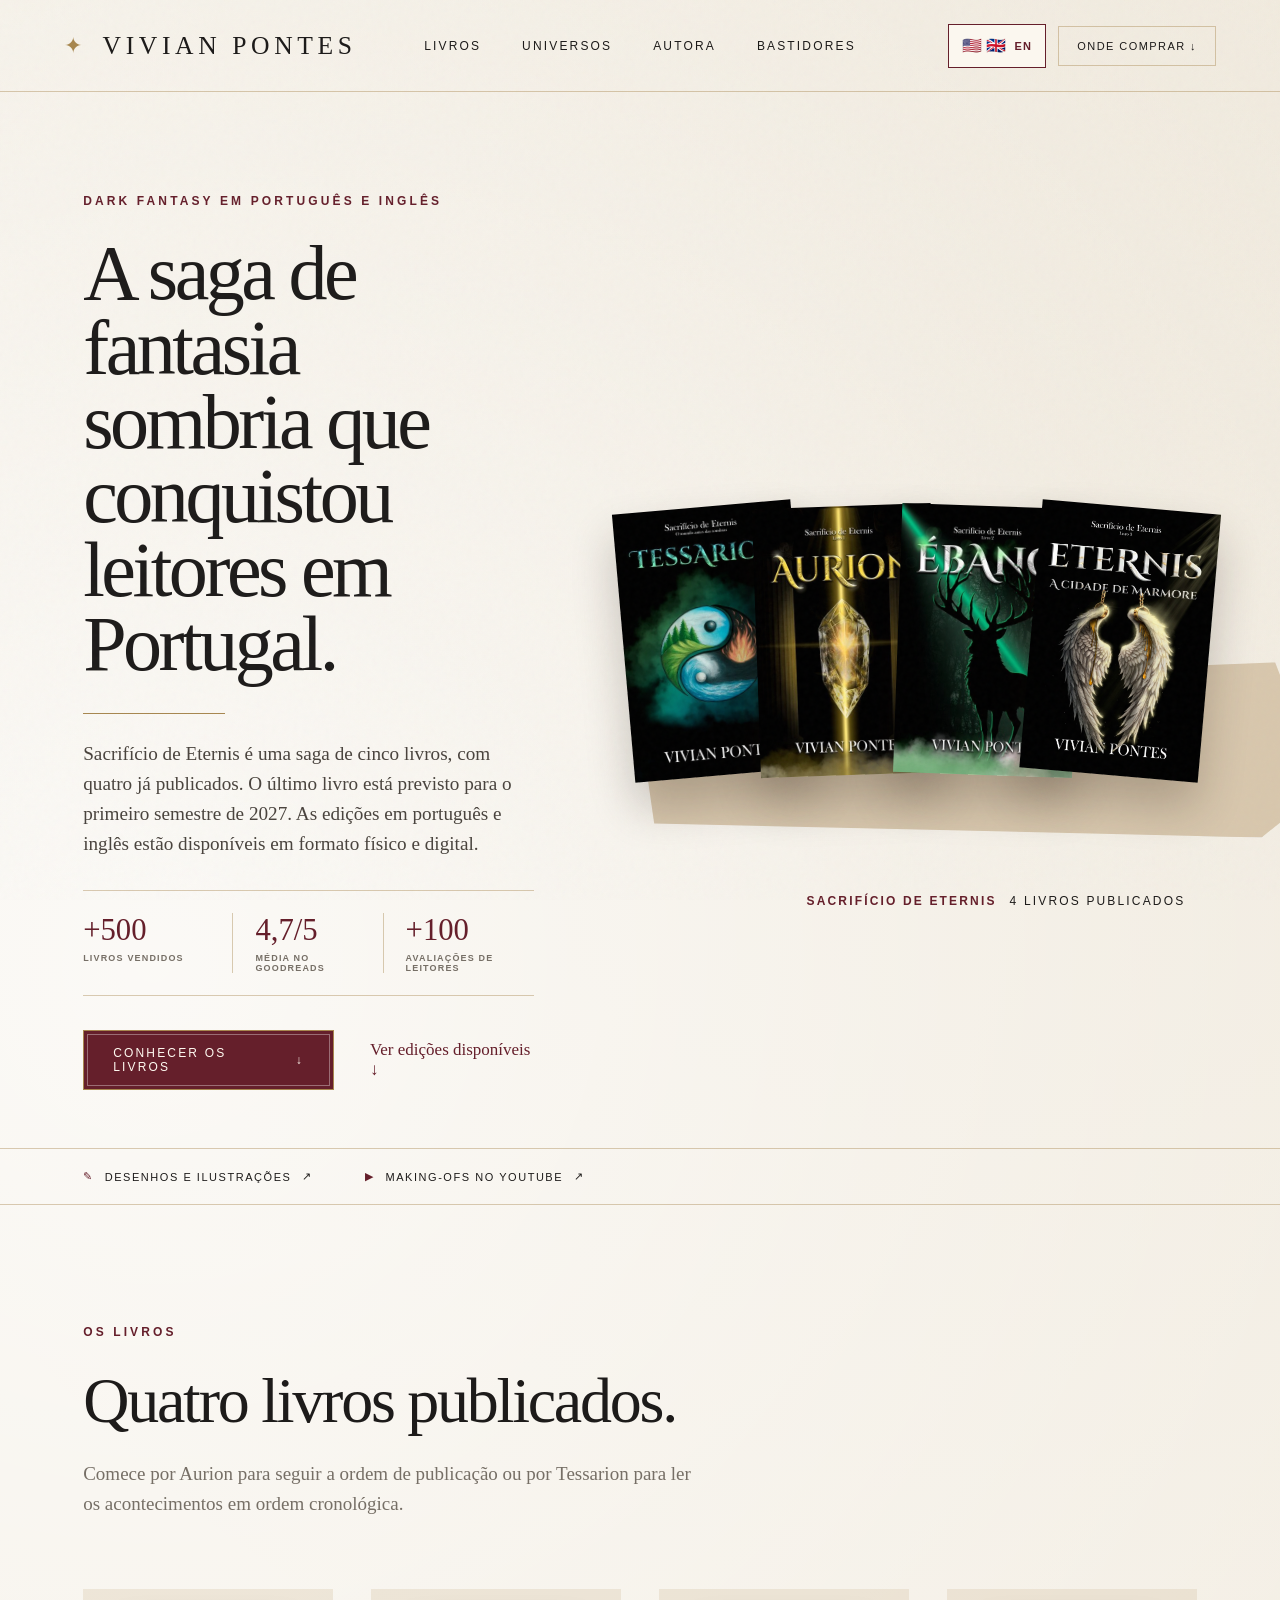
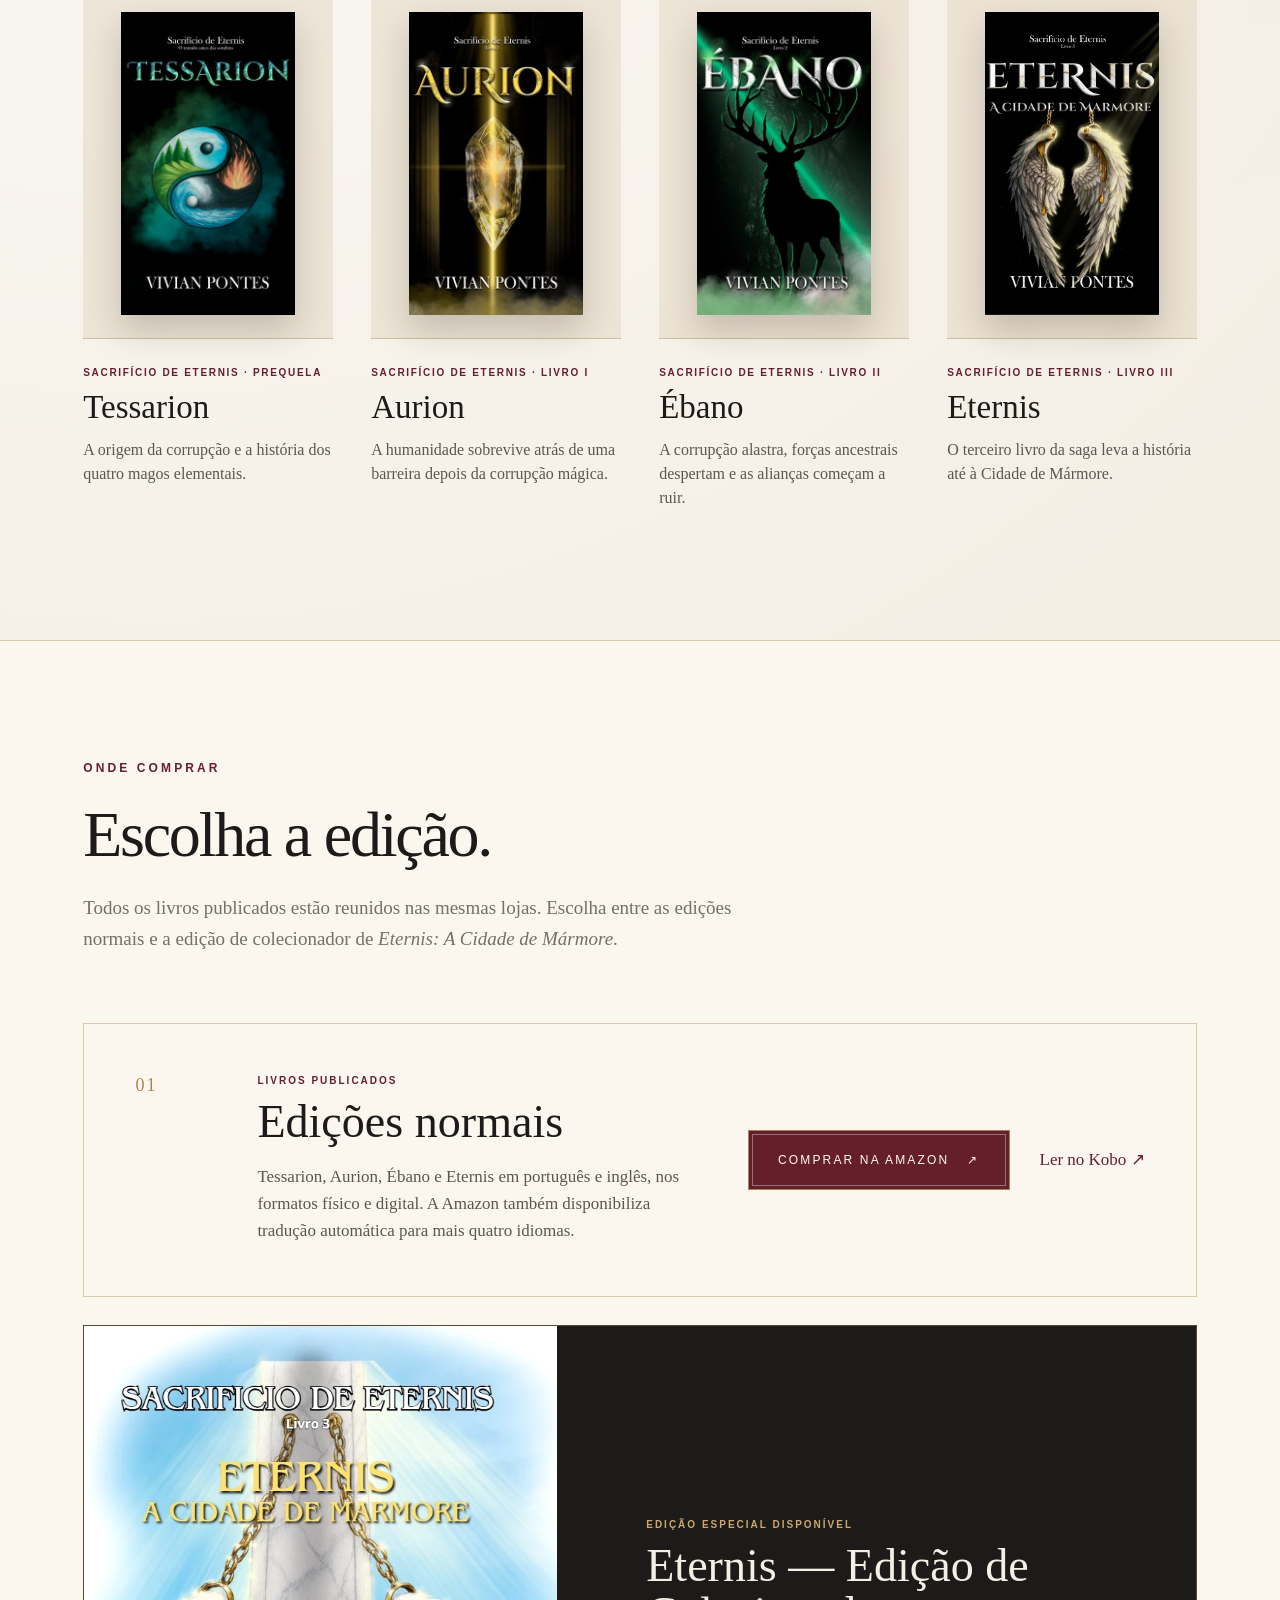
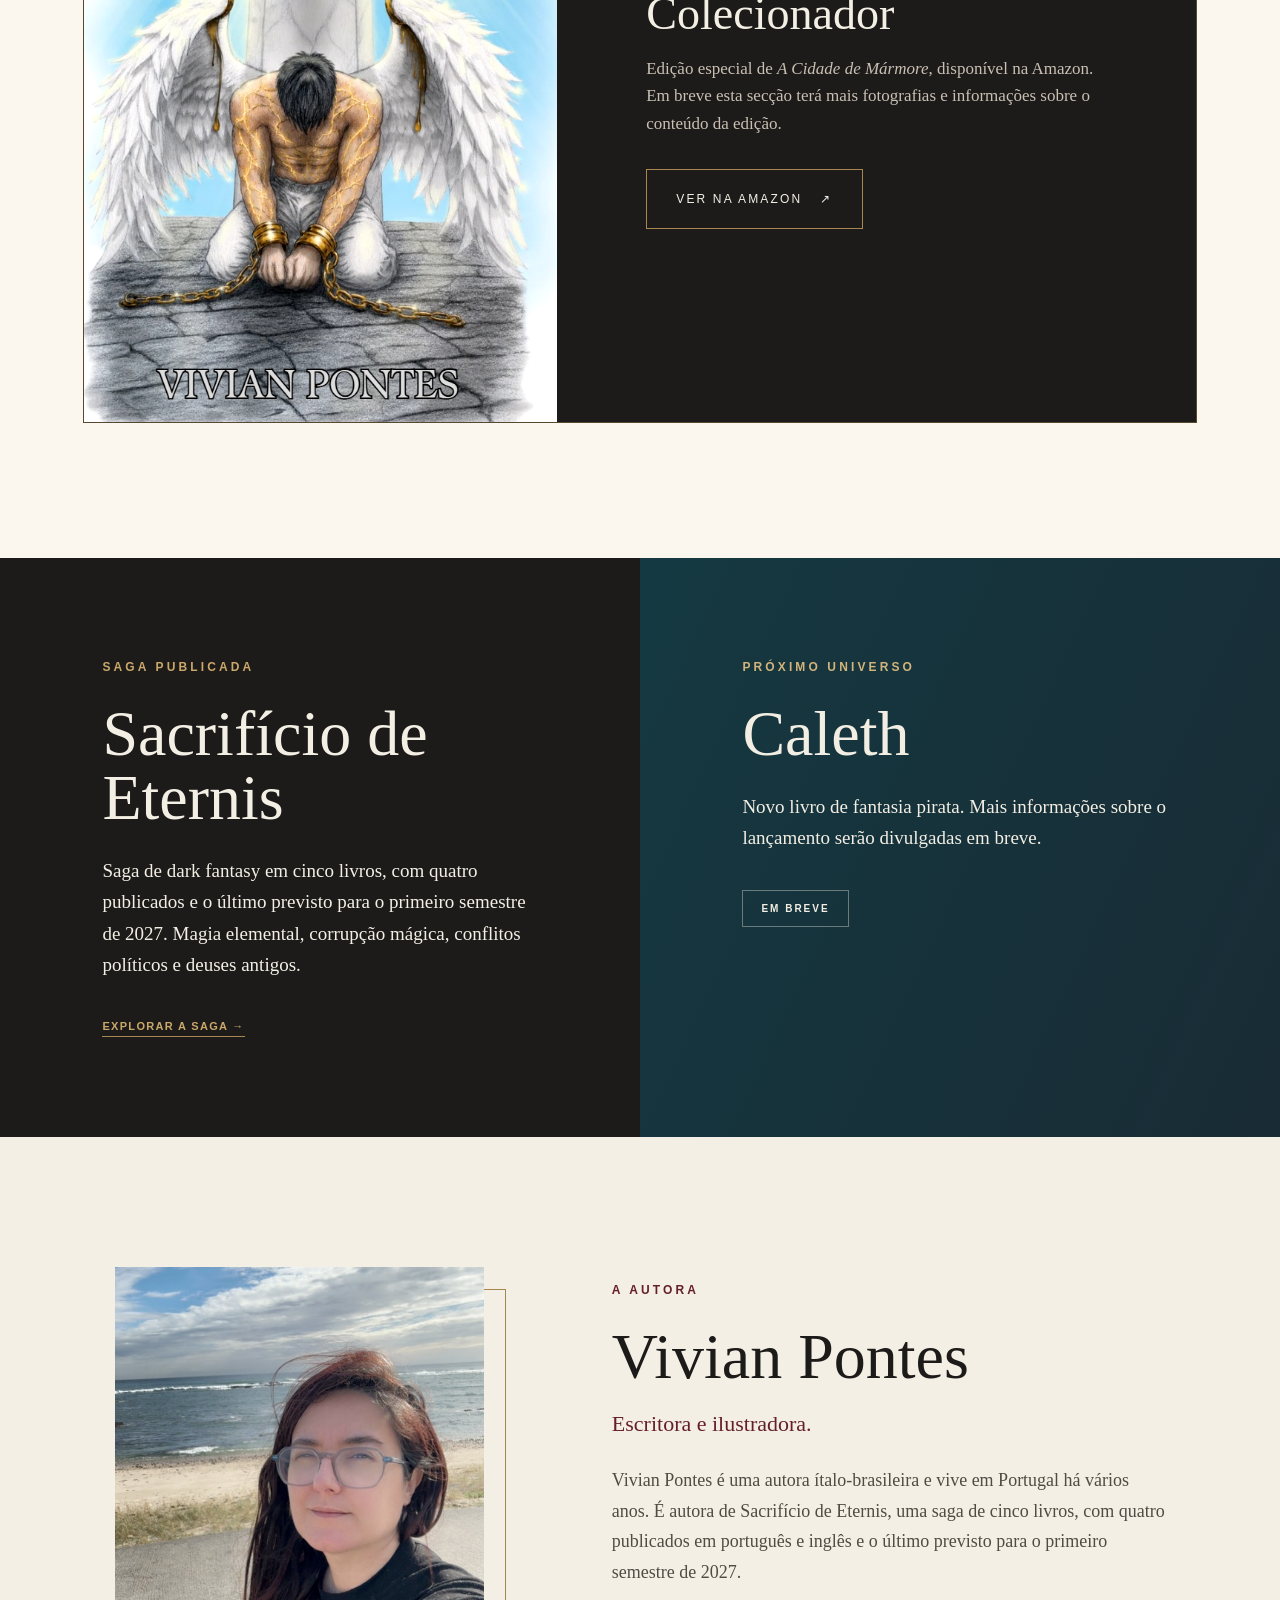
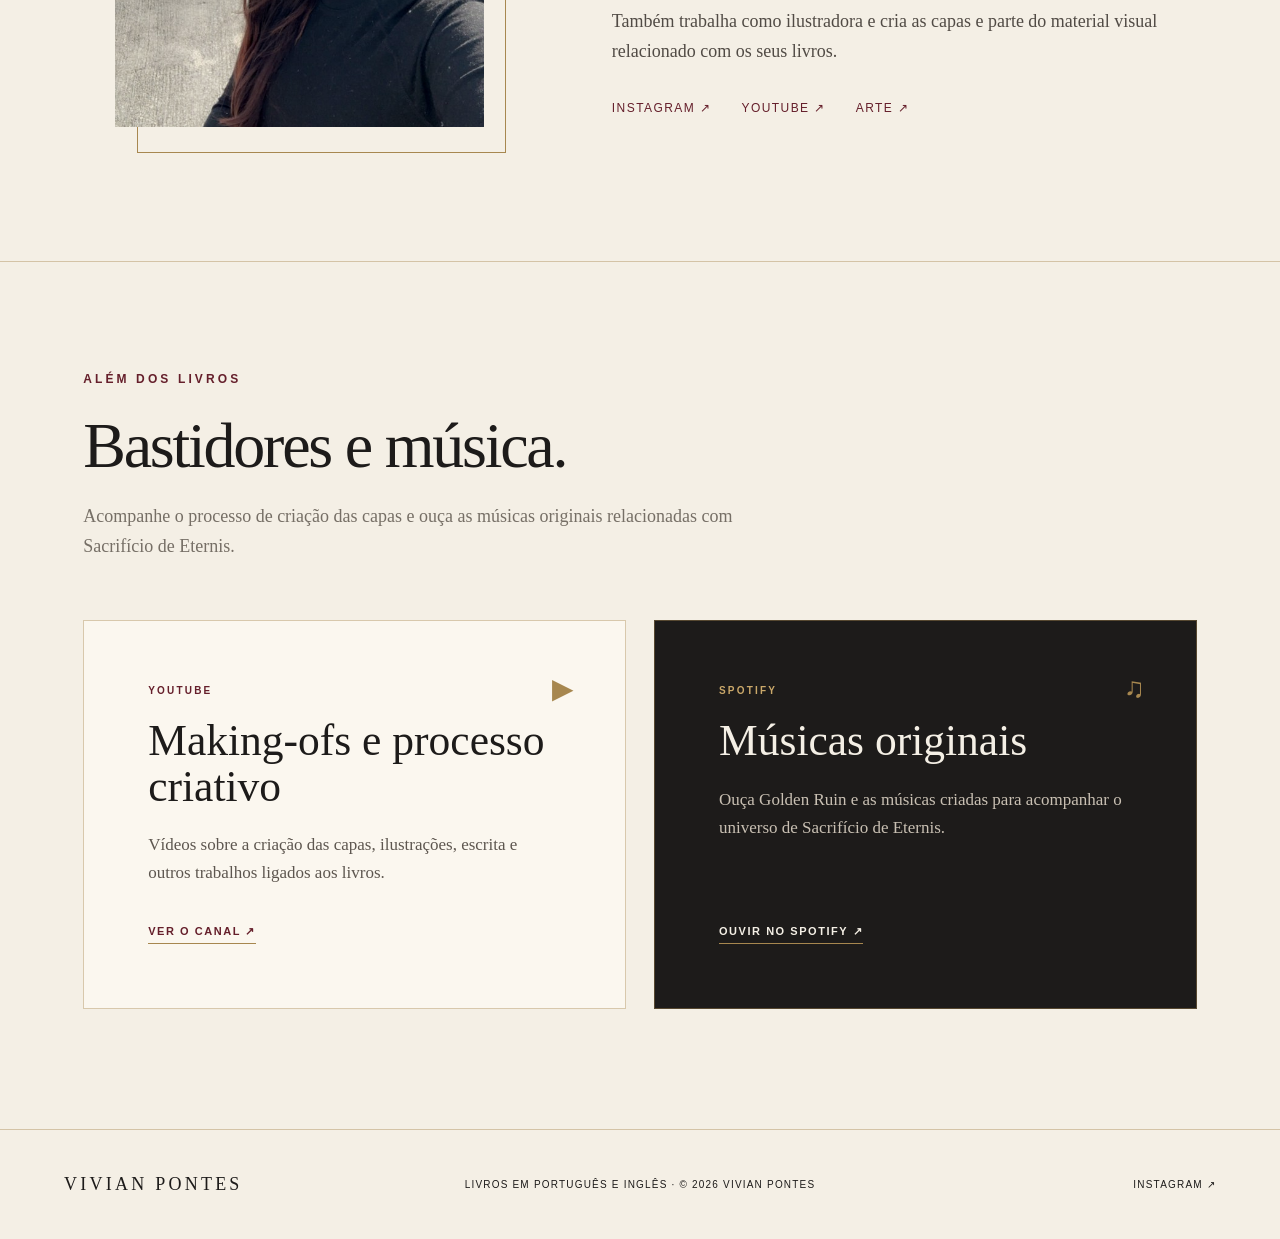
==== commit beaf6f06: "nova page com en" ====
--- a/index.html
+++ b/index.html
@@ -9,8 +9,11 @@
     <meta property="og:description" content="Sacrifício de Eternis: quatro livros publicados em português e inglês.">
     <meta property="og:type" content="website">
     <meta property="og:url" content="https://vivianpontes.eu/">
+    <link rel="alternate" hreflang="pt" href="https://vivianpontes.eu/">
+    <link rel="alternate" hreflang="en" href="https://vivianpontes.eu/en/">
+    <link rel="alternate" hreflang="x-default" href="https://vivianpontes.eu/">
     <title>Vivian Pontes — Escritora de Fantasia</title>
     <link rel="stylesheet" href="style.css">
   </head>
-  <body><link rel="preload" as="image" href="assets/tessarion-cover-pt.jpg"/><link rel="preload" as="image" href="assets/aurion-cover-pt.jpg"/><link rel="preload" as="image" href="assets/ebano-cover-pt.jpg"/><link rel="preload" as="image" href="assets/eternis-cidade-marmore-pt.jpg"/><link rel="preload" as="image" href="assets/Eternis_colecionador.jpg"/><link rel="preload" as="image" href="assets/foto-vivian.jpg"/><main><header class="site-header"><a class="brand" href="#inicio" aria-label="Vivian Pontes — início"><span class="brand-mark" aria-hidden="true">✦</span><span>Vivian Pontes</span></a><nav aria-label="Navegação principal"><a href="#livros">Livros</a><a href="#universos">Universos</a><a href="#autora">Autora</a><a href="#bastidores">Bastidores</a></nav><a class="header-cta" href="#comprar">Onde comprar <span aria-hidden="true">↓</span></a></header><section class="hero" id="inicio"><div class="hero-copy"><p class="eyebrow">Dark fantasy em português e inglês</p><h1>A saga de fantasia sombria que conquistou leitores em Portugal.</h1><p class="hero-text">Sacrifício de Eternis tem quatro livros publicados. As edições em português e inglês estão disponíveis em formato físico e digital.</p><div class="hero-stats" aria-label="Resultados da saga Sacrifício de Eternis"><div><strong>+500</strong><span>livros vendidos</span></div><div><strong>4,7/5</strong><span>média no Goodreads</span></div><div><strong>+100</strong><span>avaliações de leitores</span></div></div><div class="hero-actions"><a class="button button-primary" href="#livros">Conhecer os livros <span aria-hidden="true">↓</span></a><a class="text-link" href="#comprar">Ver edições disponíveis <span aria-hidden="true">↓</span></a></div></div><div class="hero-books" aria-label="Os quatro livros publicados da saga Sacrifício de Eternis"><img class="hero-cover cover-1" src="assets/tessarion-cover-pt.jpg" alt="Capa de Tessarion"/><img class="hero-cover cover-2" src="assets/aurion-cover-pt.jpg" alt="Capa de Aurion"/><img class="hero-cover cover-3" src="assets/ebano-cover-pt.jpg" alt="Capa de Ébano"/><img class="hero-cover cover-4" src="assets/eternis-cidade-marmore-pt.jpg" alt="Capa de Eternis"/><p><strong>Sacrifício de Eternis</strong><span>4 livros publicados</span></p></div></section><section class="quiet-links" id="bastidores" aria-label="Outros trabalhos"><a href="https://www.artmajeur.com/vivian-pontes" target="_blank" rel="noreferrer"><span aria-hidden="true">✎</span> Desenhos e ilustrações <span aria-hidden="true">↗</span></a><a href="https://www.youtube.com/@MinaNerd" target="_blank" rel="noreferrer"><span aria-hidden="true">▶</span> Making ofs no YouTube <span aria-hidden="true">↗</span></a></section><section class="books-section" id="livros"><div class="section-heading"><p class="eyebrow">Os livros</p><h2>Quatro livros publicados.</h2><p>Comece por Aurion para seguir a ordem de publicação ou por Tessarion para ler os acontecimentos em ordem cronológica.</p></div><div class="book-grid"><article class="book-card"><div class="book-image-wrap"><img src="assets/tessarion-cover-pt.jpg" alt="Capa de Tessarion, de Vivian Pontes"/></div><p class="book-meta">Sacrifício de Eternis · Prequela</p><h3>Tessarion</h3><p>A origem da corrupção e a história dos quatro magos elementais.</p></article><article class="book-card"><div class="book-image-wrap"><img src="assets/aurion-cover-pt.jpg" alt="Capa de Aurion, de Vivian Pontes"/></div><p class="book-meta">Sacrifício de Eternis · Livro I</p><h3>Aurion</h3><p>A humanidade sobrevive atrás de uma barreira depois da corrupção mágica.</p></article><article class="book-card"><div class="book-image-wrap"><img src="assets/ebano-cover-pt.jpg" alt="Capa de Ébano, de Vivian Pontes"/></div><p class="book-meta">Sacrifício de Eternis · Livro II</p><h3>Ébano</h3><p>A corrupção alastra, forças ancestrais despertam e as alianças começam a ruir.</p></article><article class="book-card"><div class="book-image-wrap"><img src="assets/eternis-cidade-marmore-pt.jpg" alt="Capa de Eternis, de Vivian Pontes"/></div><p class="book-meta">Sacrifício de Eternis · Livro III</p><h3>Eternis</h3><p>O terceiro livro da saga leva a história até à Cidade de Mármore.</p></article></div></section><section class="purchase-section" id="comprar"><div class="purchase-heading"><p class="eyebrow">Onde comprar</p><h2>Escolha a edição.</h2><p>Todos os livros publicados estão reunidos nas mesmas lojas. Escolha entre as edições normais e a edição de colecionador de<em> Eternis: A Cidade de Mármore</em>.</p></div><div class="edition-list"><article class="edition-card standard-edition"><div class="edition-number" aria-hidden="true">01</div><div class="edition-copy"><p class="edition-label">Livros publicados</p><h3>Edições normais</h3><p>Tessarion, Aurion, Ébano e Eternis em português e inglês, nos formatos físico e digital. A Amazon também disponibiliza tradução automática para mais quatro idiomas.</p></div><div class="edition-actions"><a class="button button-primary" href="https://www.amazon.es/stores/Vivian-Pontes/author/B0F27DY2GL" target="_blank" rel="noreferrer">Comprar na Amazon <span aria-hidden="true">↗</span></a><a class="text-link" href="https://www.kobo.com/pt/pt/series/sacrificio-de-eternis" target="_blank" rel="noreferrer">Ler no Kobo <span aria-hidden="true">↗</span></a></div></article><article class="edition-card collector-edition"><div class="collector-image"><img src="assets/Eternis_colecionador.jpg" alt="Eternis: A Cidade de Mármore — edição de colecionador"/></div><div class="edition-copy"><p class="edition-label">Edição especial disponível</p><h3>Eternis — Edição de Colecionador</h3><p>Edição especial de <em>A Cidade de Mármore</em>, disponível na Amazon. Em breve esta secção terá mais fotografias e informações sobre o conteúdo da edição.</p><a class="button collector-button" href="https://www.amazon.es/stores/Vivian-Pontes/author/B0F27DY2GL" target="_blank" rel="noreferrer">Ver na Amazon <span aria-hidden="true">↗</span></a></div></article></div></section><section class="worlds" id="universos"><div class="world eternis-world"><p class="eyebrow">Saga publicada</p><h2>Sacrifício de Eternis</h2><p>Saga de dark fantasy em quatro livros, com magia elemental, corrupção mágica, conflitos políticos e deuses antigos.</p><a href="#livros">Explorar a saga →</a></div><div class="world caleth-world"><p class="eyebrow">Próximo universo</p><h2>Caleth</h2><p>Novo livro de fantasia pirata. Mais informações sobre o lançamento serão divulgadas em breve.</p><span class="coming-soon">Em breve</span></div></section><section class="author-section" id="autora"><div class="author-photo"><img src="assets/foto-vivian.jpg" alt="Vivian Pontes, escritora e ilustradora"/></div><div class="author-copy"><p class="eyebrow">A autora</p><h2>Vivian Pontes</h2><p class="author-lead">Escritora e ilustradora.</p><p>Vivian Pontes é uma autora brasileira radicada em Portugal. É autora da saga Sacrifício de Eternis, composta por quatro livros publicados em português e inglês.</p><p>Também trabalha como ilustradora e cria as capas e parte do material visual relacionado com os seus livros.</p><div class="social-links"><a href="https://www.instagram.com/vivianmpontes" target="_blank" rel="noreferrer">Instagram ↗</a><a href="https://www.youtube.com/@MinaNerd" target="_blank" rel="noreferrer">YouTube ↗</a><a href="https://www.artmajeur.com/vivian-pontes" target="_blank" rel="noreferrer">Arte ↗</a></div></div></section><section class="media-section"><div class="media-heading"><p class="eyebrow">Além dos livros</p><h2>Bastidores e música.</h2><p>Acompanhe o processo de criação das capas e ouça as músicas originais relacionadas com Sacrifício de Eternis.</p></div><div class="media-grid"><article class="media-card youtube-card"><div class="media-icon" aria-hidden="true">▶</div><p class="media-label">YouTube</p><h3>Making ofs e processo criativo</h3><p>Vídeos sobre a criação das capas, ilustrações, escrita e outros trabalhos ligados aos livros.</p><a class="media-link" href="https://www.youtube.com/@MinaNerd" target="_blank" rel="noreferrer">Ver o canal <span aria-hidden="true">↗</span></a></article><article class="media-card spotify-card"><div class="media-icon" aria-hidden="true">♫</div><p class="media-label">Spotify</p><h3>Músicas originais</h3><p>Ouça Golden Ruin e as músicas criadas para acompanhar o universo de Sacrifício de Eternis.</p><a class="media-link" href="https://open.spotify.com/artist/1F96AJcofT63MssTz9Qs9Q" target="_blank" rel="noreferrer">Ouvir no Spotify <span aria-hidden="true">↗</span></a></article></div></section><footer><a class="brand footer-brand" href="#inicio">Vivian Pontes</a><p>Livros em português e inglês · © 2026 Vivian Pontes</p><a href="https://www.instagram.com/vivianmpontes" target="_blank" rel="noreferrer">Instagram ↗</a></footer></main></body>
+  <body><link rel="preload" as="image" href="assets/tessarion-cover-pt.jpg"/><link rel="preload" as="image" href="assets/aurion-cover-pt.jpg"/><link rel="preload" as="image" href="assets/ebano-cover-pt.jpg"/><link rel="preload" as="image" href="assets/eternis-cidade-marmore-pt.jpg"/><link rel="preload" as="image" href="assets/Eternis_colecionador.jpg"/><link rel="preload" as="image" href="assets/foto-vivian.jpg"/><main><header class="site-header"><a class="brand" href="#inicio" aria-label="Vivian Pontes — início"><span class="brand-mark" aria-hidden="true">✦</span><span>Vivian Pontes</span></a><nav aria-label="Navegação principal"><a href="#livros">Livros</a><a href="#universos">Universos</a><a href="#autora">Autora</a><a href="#bastidores">Bastidores</a></nav><div class="header-actions"><a class="language-switch" href="en/index.html" lang="en" hreflang="en" aria-label="View this site in English"><span class="flags" aria-hidden="true">🇺🇸 🇬🇧</span><span>EN</span></a><a class="header-cta" href="#comprar">Onde comprar <span aria-hidden="true">↓</span></a></div></header><section class="hero" id="inicio"><div class="hero-copy"><p class="eyebrow">Dark fantasy em português e inglês</p><h1>A saga de fantasia sombria que conquistou leitores em Portugal.</h1><p class="hero-text">Sacrifício de Eternis é uma saga de cinco livros, com quatro já publicados. O último livro está previsto para o primeiro semestre de 2027. As edições em português e inglês estão disponíveis em formato físico e digital.</p><div class="hero-stats" aria-label="Resultados da saga Sacrifício de Eternis"><div><strong>+500</strong><span>livros vendidos</span></div><div><strong>4,7/5</strong><span>média no Goodreads</span></div><div><strong>+100</strong><span>avaliações de leitores</span></div></div><div class="hero-actions"><a class="button button-primary" href="#livros">Conhecer os livros <span aria-hidden="true">↓</span></a><a class="text-link" href="#comprar">Ver edições disponíveis <span aria-hidden="true">↓</span></a></div></div><div class="hero-books" aria-label="Os quatro livros publicados da saga Sacrifício de Eternis"><img class="hero-cover cover-1" src="assets/tessarion-cover-pt.jpg" alt="Capa de Tessarion"/><img class="hero-cover cover-2" src="assets/aurion-cover-pt.jpg" alt="Capa de Aurion"/><img class="hero-cover cover-3" src="assets/ebano-cover-pt.jpg" alt="Capa de Ébano"/><img class="hero-cover cover-4" src="assets/eternis-cidade-marmore-pt.jpg" alt="Capa de Eternis"/><p><strong>Sacrifício de Eternis</strong><span>4 livros publicados</span></p></div></section><section class="quiet-links" id="bastidores" aria-label="Outros trabalhos"><a href="https://www.artmajeur.com/vivian-pontes" target="_blank" rel="noreferrer"><span aria-hidden="true">✎</span> Desenhos e ilustrações <span aria-hidden="true">↗</span></a><a href="https://www.youtube.com/@MinaNerd" target="_blank" rel="noreferrer"><span aria-hidden="true">▶</span> Making-ofs no YouTube <span aria-hidden="true">↗</span></a></section><section class="books-section" id="livros"><div class="section-heading"><p class="eyebrow">Os livros</p><h2>Quatro livros publicados.</h2><p>Comece por Aurion para seguir a ordem de publicação ou por Tessarion para ler os acontecimentos em ordem cronológica.</p></div><div class="book-grid"><article class="book-card"><div class="book-image-wrap"><img src="assets/tessarion-cover-pt.jpg" alt="Capa de Tessarion, de Vivian Pontes"/></div><p class="book-meta">Sacrifício de Eternis · Prequela</p><h3>Tessarion</h3><p>A origem da corrupção e a história dos quatro magos elementais.</p></article><article class="book-card"><div class="book-image-wrap"><img src="assets/aurion-cover-pt.jpg" alt="Capa de Aurion, de Vivian Pontes"/></div><p class="book-meta">Sacrifício de Eternis · Livro I</p><h3>Aurion</h3><p>A humanidade sobrevive atrás de uma barreira depois da corrupção mágica.</p></article><article class="book-card"><div class="book-image-wrap"><img src="assets/ebano-cover-pt.jpg" alt="Capa de Ébano, de Vivian Pontes"/></div><p class="book-meta">Sacrifício de Eternis · Livro II</p><h3>Ébano</h3><p>A corrupção alastra, forças ancestrais despertam e as alianças começam a ruir.</p></article><article class="book-card"><div class="book-image-wrap"><img src="assets/eternis-cidade-marmore-pt.jpg" alt="Capa de Eternis, de Vivian Pontes"/></div><p class="book-meta">Sacrifício de Eternis · Livro III</p><h3>Eternis</h3><p>O terceiro livro da saga leva a história até à Cidade de Mármore.</p></article></div></section><section class="purchase-section" id="comprar"><div class="purchase-heading"><p class="eyebrow">Onde comprar</p><h2>Escolha a edição.</h2><p>Todos os livros publicados estão reunidos nas mesmas lojas. Escolha entre as edições normais e a edição de colecionador de<em> Eternis: A Cidade de Mármore</em>.</p></div><div class="edition-list"><article class="edition-card standard-edition"><div class="edition-number" aria-hidden="true">01</div><div class="edition-copy"><p class="edition-label">Livros publicados</p><h3>Edições normais</h3><p>Tessarion, Aurion, Ébano e Eternis em português e inglês, nos formatos físico e digital. A Amazon também disponibiliza tradução automática para mais quatro idiomas.</p></div><div class="edition-actions"><a class="button button-primary" href="https://www.amazon.es/stores/Vivian-Pontes/author/B0F27DY2GL" target="_blank" rel="noreferrer">Comprar na Amazon <span aria-hidden="true">↗</span></a><a class="text-link" href="https://www.kobo.com/pt/pt/series/sacrificio-de-eternis" target="_blank" rel="noreferrer">Ler no Kobo <span aria-hidden="true">↗</span></a></div></article><article class="edition-card collector-edition"><div class="collector-image"><img src="assets/Eternis_colecionador.jpg" alt="Eternis: A Cidade de Mármore — edição de colecionador"/></div><div class="edition-copy"><p class="edition-label">Edição especial disponível</p><h3>Eternis — Edição de Colecionador</h3><p>Edição especial de <em>A Cidade de Mármore</em>, disponível na Amazon. Em breve esta secção terá mais fotografias e informações sobre o conteúdo da edição.</p><a class="button collector-button" href="https://www.amazon.es/stores/Vivian-Pontes/author/B0F27DY2GL" target="_blank" rel="noreferrer">Ver na Amazon <span aria-hidden="true">↗</span></a></div></article></div></section><section class="worlds" id="universos"><div class="world eternis-world"><p class="eyebrow">Saga publicada</p><h2>Sacrifício de Eternis</h2><p>Saga de dark fantasy em cinco livros, com quatro publicados e o último previsto para o primeiro semestre de 2027. Magia elemental, corrupção mágica, conflitos políticos e deuses antigos.</p><a href="#livros">Explorar a saga →</a></div><div class="world caleth-world"><p class="eyebrow">Próximo universo</p><h2>Caleth</h2><p>Novo livro de fantasia pirata. Mais informações sobre o lançamento serão divulgadas em breve.</p><span class="coming-soon">Em breve</span></div></section><section class="author-section" id="autora"><div class="author-photo"><img src="assets/foto-vivian.jpg" alt="Vivian Pontes, escritora e ilustradora"/></div><div class="author-copy"><p class="eyebrow">A autora</p><h2>Vivian Pontes</h2><p class="author-lead">Escritora e ilustradora.</p><p>Vivian Pontes é uma autora ítalo-brasileira e vive em Portugal há vários anos. É autora de Sacrifício de Eternis, uma saga de cinco livros, com quatro publicados em português e inglês e o último previsto para o primeiro semestre de 2027.</p><p>Também trabalha como ilustradora e cria as capas e parte do material visual relacionado com os seus livros.</p><div class="social-links"><a href="https://www.instagram.com/vivianmpontes" target="_blank" rel="noreferrer">Instagram ↗</a><a href="https://www.youtube.com/@MinaNerd" target="_blank" rel="noreferrer">YouTube ↗</a><a href="https://www.artmajeur.com/vivian-pontes" target="_blank" rel="noreferrer">Arte ↗</a></div></div></section><section class="media-section"><div class="media-heading"><p class="eyebrow">Além dos livros</p><h2>Bastidores e música.</h2><p>Acompanhe o processo de criação das capas e ouça as músicas originais relacionadas com Sacrifício de Eternis.</p></div><div class="media-grid"><article class="media-card youtube-card"><div class="media-icon" aria-hidden="true">▶</div><p class="media-label">YouTube</p><h3>Making-ofs e processo criativo</h3><p>Vídeos sobre a criação das capas, ilustrações, escrita e outros trabalhos ligados aos livros.</p><a class="media-link" href="https://www.youtube.com/@MinaNerd" target="_blank" rel="noreferrer">Ver o canal <span aria-hidden="true">↗</span></a></article><article class="media-card spotify-card"><div class="media-icon" aria-hidden="true">♫</div><p class="media-label">Spotify</p><h3>Músicas originais</h3><p>Ouça Golden Ruin e as músicas criadas para acompanhar o universo de Sacrifício de Eternis.</p><a class="media-link" href="https://open.spotify.com/artist/1F96AJcofT63MssTz9Qs9Q" target="_blank" rel="noreferrer">Ouvir no Spotify <span aria-hidden="true">↗</span></a></article></div></section><footer><a class="brand footer-brand" href="#inicio">Vivian Pontes</a><p>Livros em português e inglês · © 2026 Vivian Pontes</p><a href="https://www.instagram.com/vivianmpontes" target="_blank" rel="noreferrer">Instagram ↗</a></footer></main></body>
 </html>
--- a/style.css
+++ b/style.css
@@ -123,6 +123,41 @@
   color: var(--paper-light);
 }
 
+.header-actions {
+  justify-self: end;
+  display: flex;
+  align-items: center;
+  gap: 12px;
+}
+
+.language-switch {
+  min-height: 44px;
+  padding: 8px 13px;
+  display: inline-flex;
+  align-items: center;
+  gap: 8px;
+  border: 1px solid var(--wine);
+  background: var(--paper-light);
+  color: var(--wine);
+  font-size: 11px;
+  font-weight: 700;
+  letter-spacing: .12em;
+  text-transform: uppercase;
+  transition: background .2s, color .2s, transform .2s;
+}
+
+.language-switch:hover {
+  background: var(--wine);
+  color: #fffaf1;
+  transform: translateY(-1px);
+}
+
+.flags {
+  font-size: 16px;
+  letter-spacing: 0;
+  white-space: nowrap;
+}
+
 .hero {
   min-height: 710px;
   padding: clamp(70px, 8vw, 118px) clamp(24px, 6.5vw, 100px) 58px;
@@ -857,6 +892,19 @@
     display: none;
   }
 
+  .header-actions {
+    gap: 0;
+  }
+
+  .language-switch {
+    min-height: 40px;
+    padding: 7px 10px;
+  }
+
+  .flags {
+    font-size: 14px;
+  }
+
   .hero {
     min-height: auto;
     padding-top: 64px;
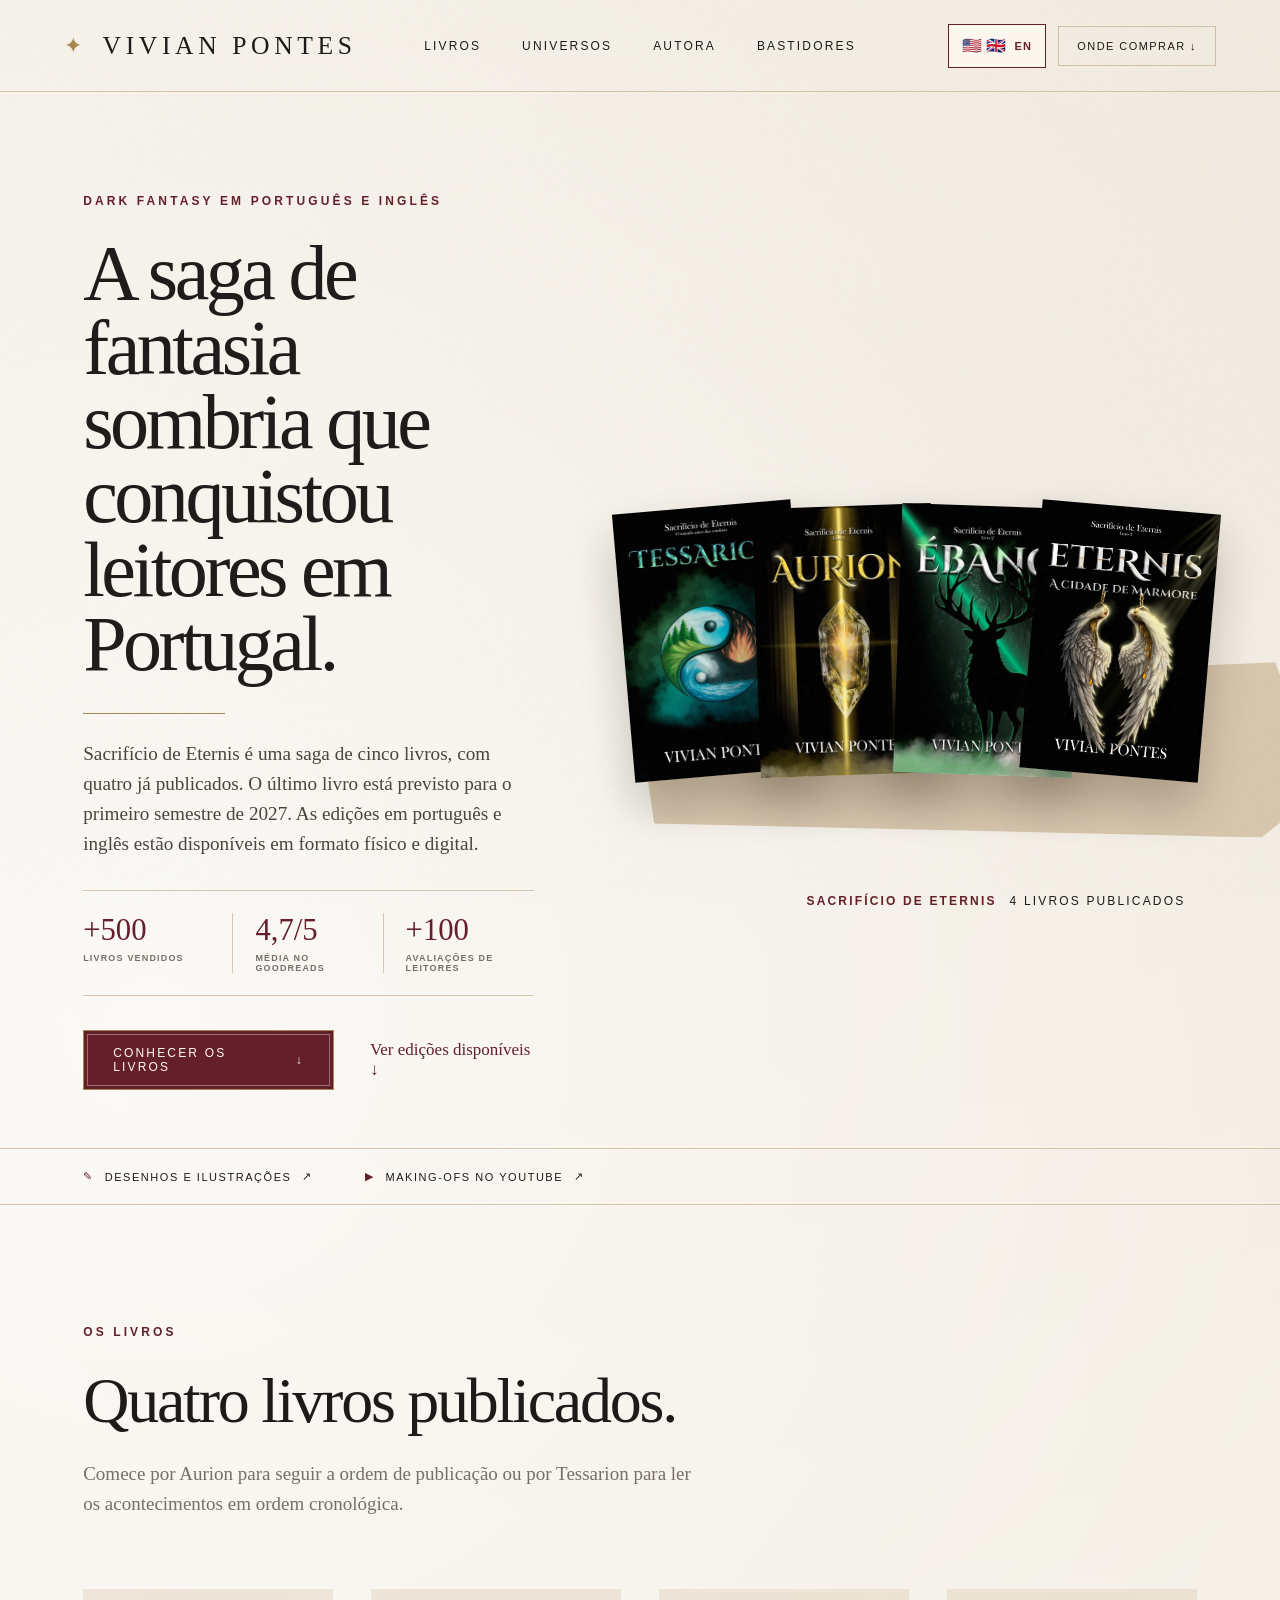
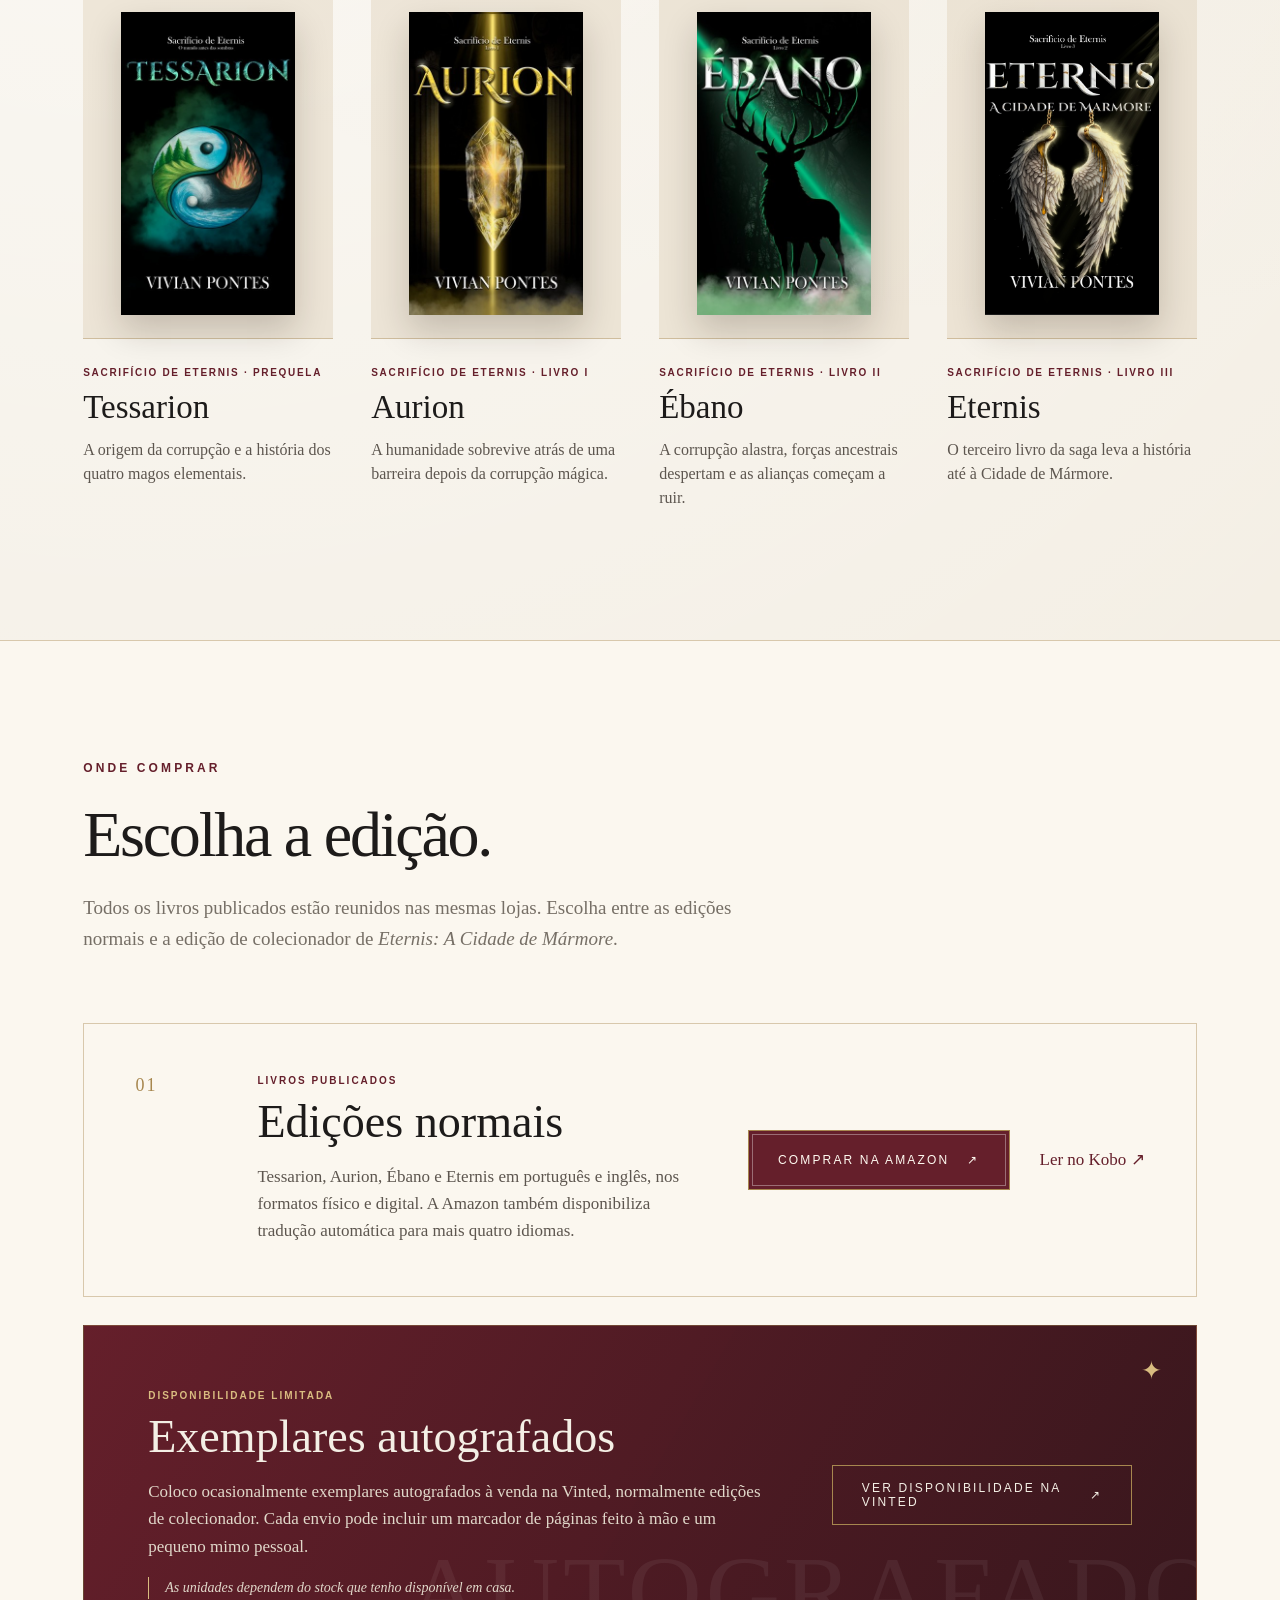
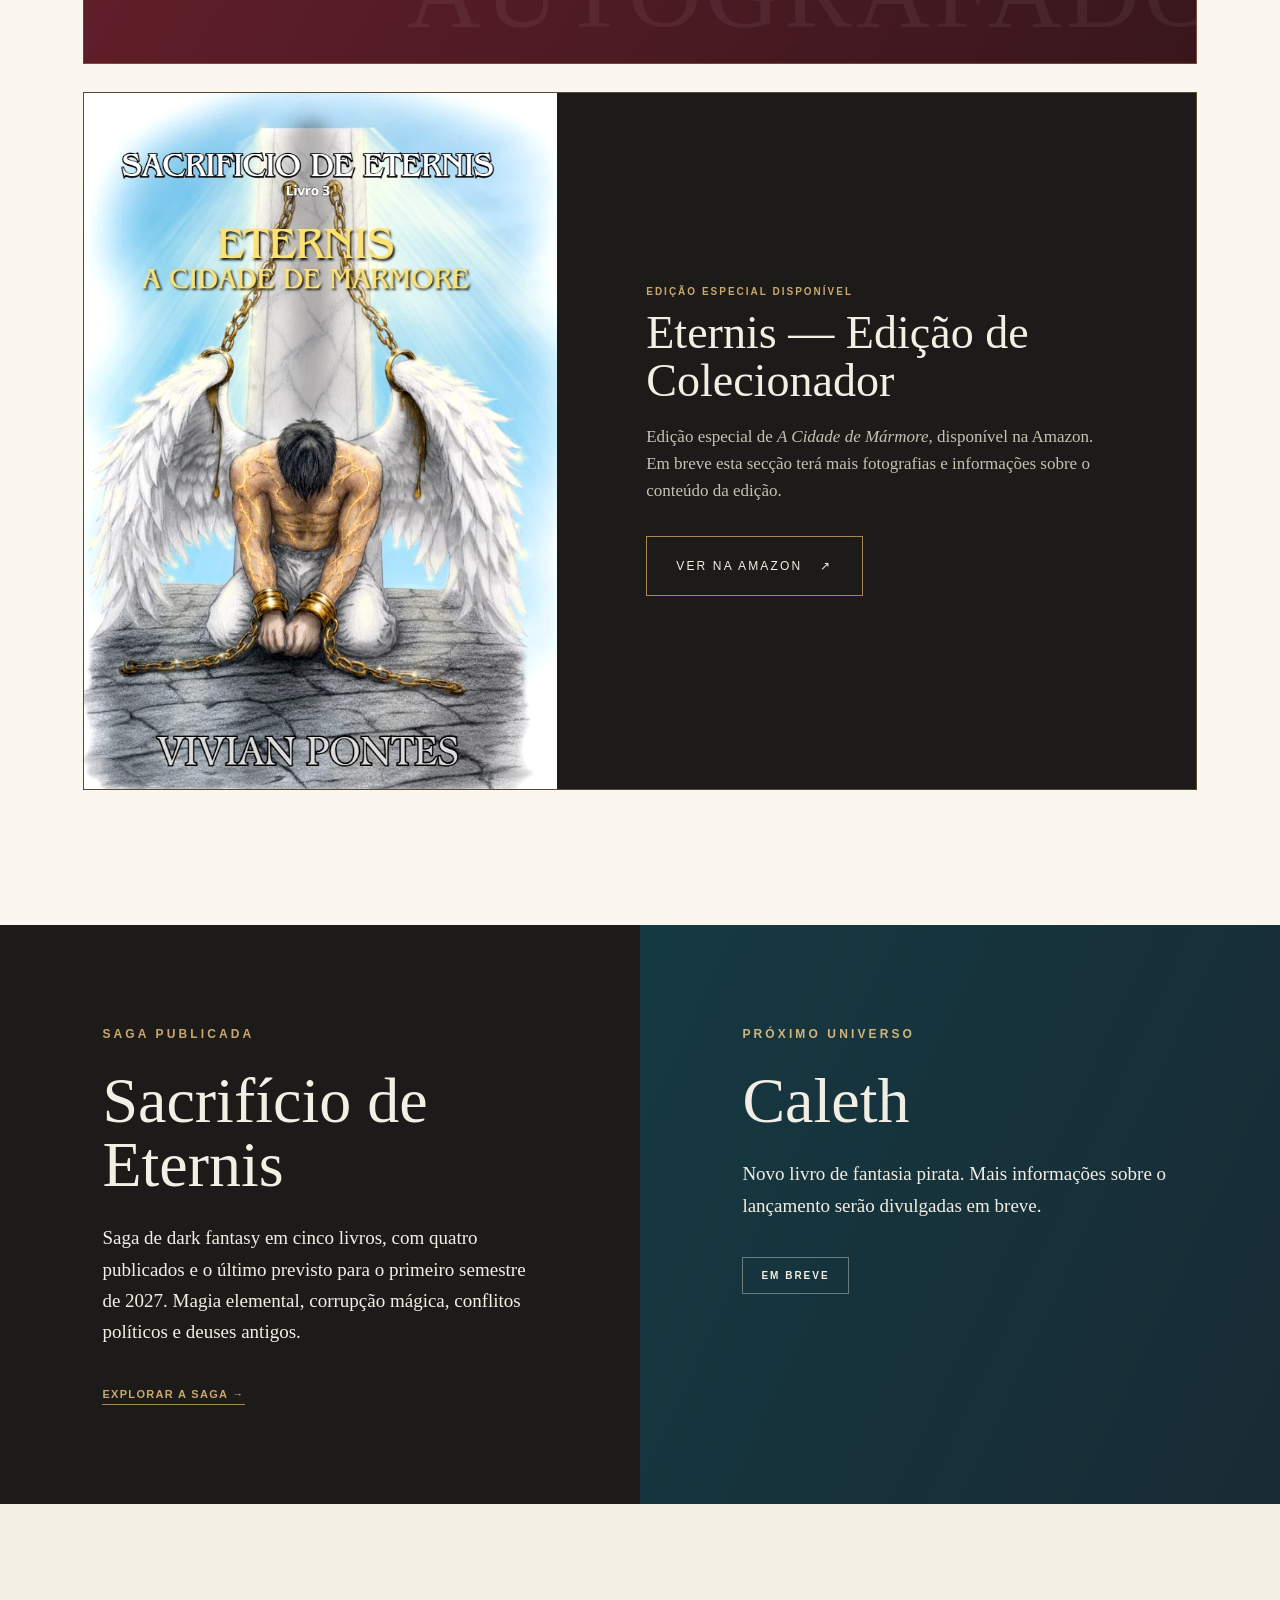
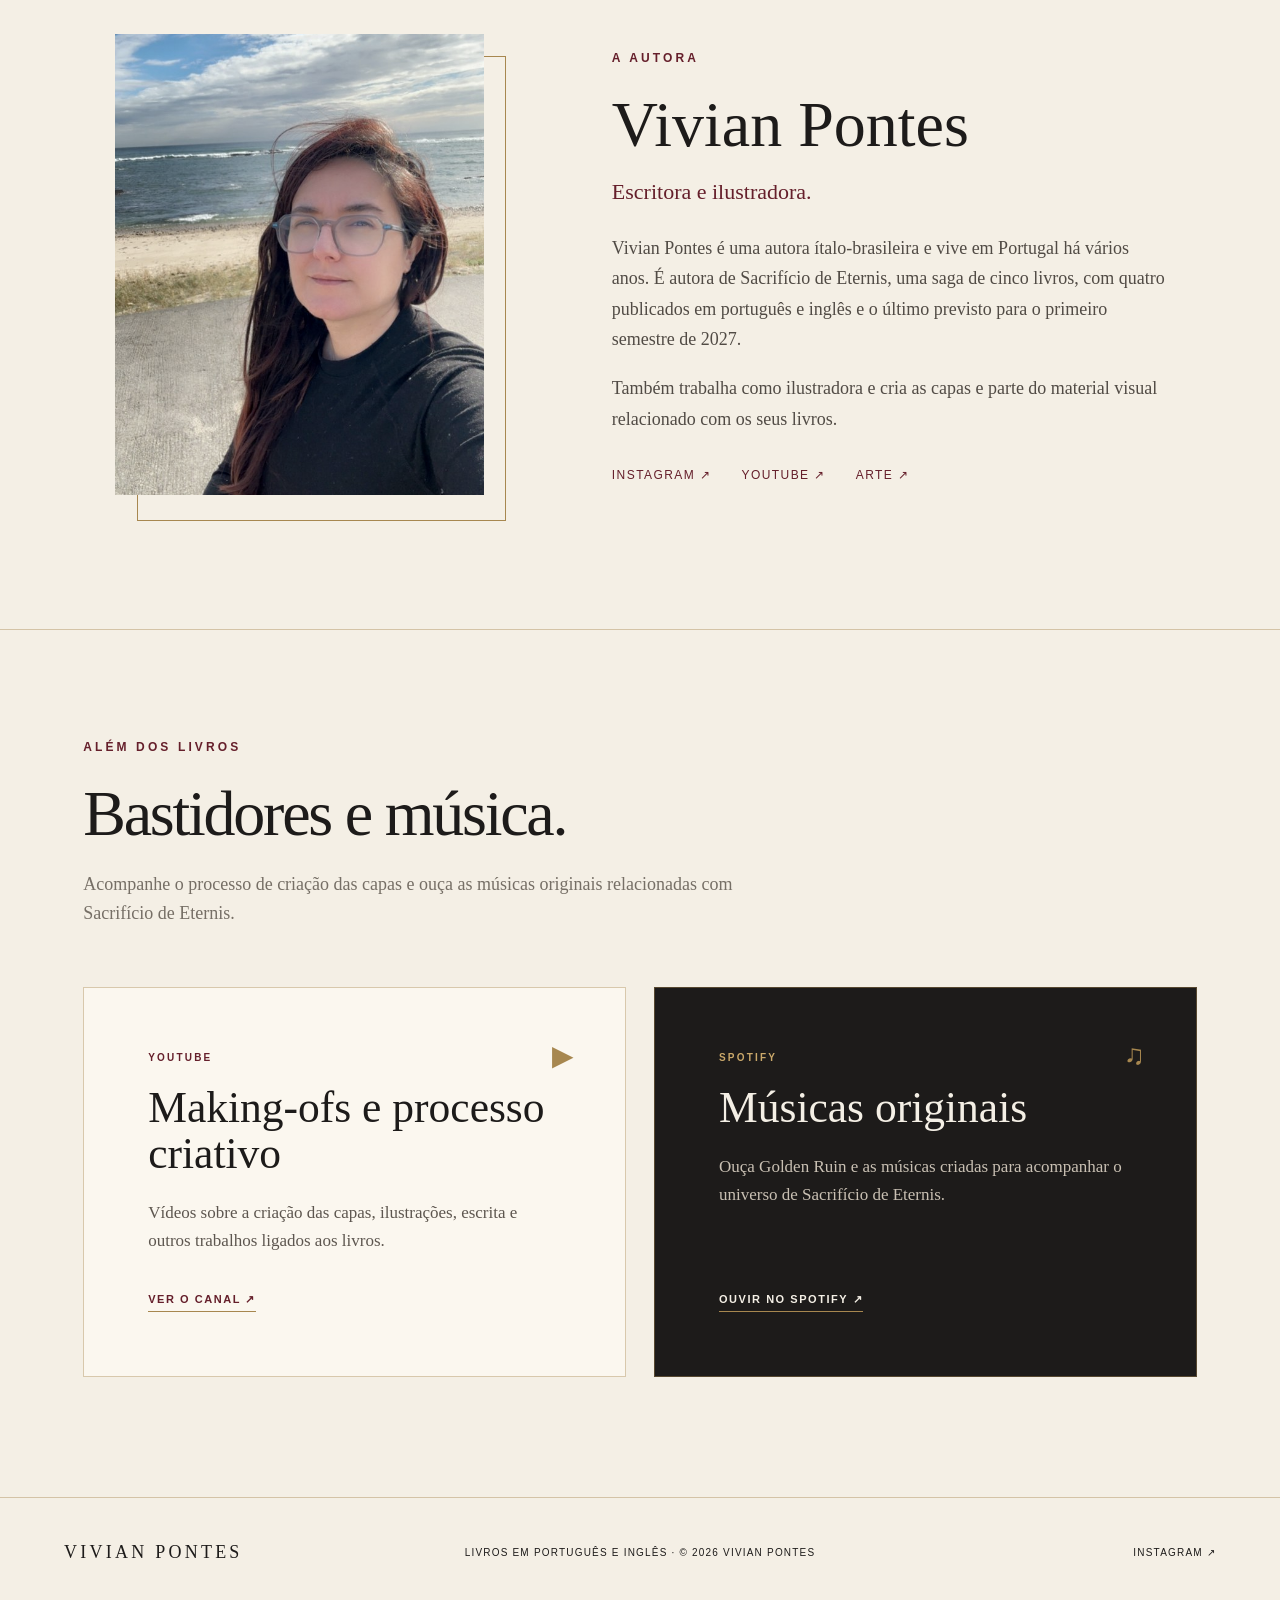
==== commit a695178e: "vinted" ====
--- a/index.html
+++ b/index.html
@@ -15,5 +15,5 @@
     <title>Vivian Pontes — Escritora de Fantasia</title>
     <link rel="stylesheet" href="style.css">
   </head>
-  <body><link rel="preload" as="image" href="assets/tessarion-cover-pt.jpg"/><link rel="preload" as="image" href="assets/aurion-cover-pt.jpg"/><link rel="preload" as="image" href="assets/ebano-cover-pt.jpg"/><link rel="preload" as="image" href="assets/eternis-cidade-marmore-pt.jpg"/><link rel="preload" as="image" href="assets/Eternis_colecionador.jpg"/><link rel="preload" as="image" href="assets/foto-vivian.jpg"/><main><header class="site-header"><a class="brand" href="#inicio" aria-label="Vivian Pontes — início"><span class="brand-mark" aria-hidden="true">✦</span><span>Vivian Pontes</span></a><nav aria-label="Navegação principal"><a href="#livros">Livros</a><a href="#universos">Universos</a><a href="#autora">Autora</a><a href="#bastidores">Bastidores</a></nav><div class="header-actions"><a class="language-switch" href="en/index.html" lang="en" hreflang="en" aria-label="View this site in English"><span class="flags" aria-hidden="true">🇺🇸 🇬🇧</span><span>EN</span></a><a class="header-cta" href="#comprar">Onde comprar <span aria-hidden="true">↓</span></a></div></header><section class="hero" id="inicio"><div class="hero-copy"><p class="eyebrow">Dark fantasy em português e inglês</p><h1>A saga de fantasia sombria que conquistou leitores em Portugal.</h1><p class="hero-text">Sacrifício de Eternis é uma saga de cinco livros, com quatro já publicados. O último livro está previsto para o primeiro semestre de 2027. As edições em português e inglês estão disponíveis em formato físico e digital.</p><div class="hero-stats" aria-label="Resultados da saga Sacrifício de Eternis"><div><strong>+500</strong><span>livros vendidos</span></div><div><strong>4,7/5</strong><span>média no Goodreads</span></div><div><strong>+100</strong><span>avaliações de leitores</span></div></div><div class="hero-actions"><a class="button button-primary" href="#livros">Conhecer os livros <span aria-hidden="true">↓</span></a><a class="text-link" href="#comprar">Ver edições disponíveis <span aria-hidden="true">↓</span></a></div></div><div class="hero-books" aria-label="Os quatro livros publicados da saga Sacrifício de Eternis"><img class="hero-cover cover-1" src="assets/tessarion-cover-pt.jpg" alt="Capa de Tessarion"/><img class="hero-cover cover-2" src="assets/aurion-cover-pt.jpg" alt="Capa de Aurion"/><img class="hero-cover cover-3" src="assets/ebano-cover-pt.jpg" alt="Capa de Ébano"/><img class="hero-cover cover-4" src="assets/eternis-cidade-marmore-pt.jpg" alt="Capa de Eternis"/><p><strong>Sacrifício de Eternis</strong><span>4 livros publicados</span></p></div></section><section class="quiet-links" id="bastidores" aria-label="Outros trabalhos"><a href="https://www.artmajeur.com/vivian-pontes" target="_blank" rel="noreferrer"><span aria-hidden="true">✎</span> Desenhos e ilustrações <span aria-hidden="true">↗</span></a><a href="https://www.youtube.com/@MinaNerd" target="_blank" rel="noreferrer"><span aria-hidden="true">▶</span> Making-ofs no YouTube <span aria-hidden="true">↗</span></a></section><section class="books-section" id="livros"><div class="section-heading"><p class="eyebrow">Os livros</p><h2>Quatro livros publicados.</h2><p>Comece por Aurion para seguir a ordem de publicação ou por Tessarion para ler os acontecimentos em ordem cronológica.</p></div><div class="book-grid"><article class="book-card"><div class="book-image-wrap"><img src="assets/tessarion-cover-pt.jpg" alt="Capa de Tessarion, de Vivian Pontes"/></div><p class="book-meta">Sacrifício de Eternis · Prequela</p><h3>Tessarion</h3><p>A origem da corrupção e a história dos quatro magos elementais.</p></article><article class="book-card"><div class="book-image-wrap"><img src="assets/aurion-cover-pt.jpg" alt="Capa de Aurion, de Vivian Pontes"/></div><p class="book-meta">Sacrifício de Eternis · Livro I</p><h3>Aurion</h3><p>A humanidade sobrevive atrás de uma barreira depois da corrupção mágica.</p></article><article class="book-card"><div class="book-image-wrap"><img src="assets/ebano-cover-pt.jpg" alt="Capa de Ébano, de Vivian Pontes"/></div><p class="book-meta">Sacrifício de Eternis · Livro II</p><h3>Ébano</h3><p>A corrupção alastra, forças ancestrais despertam e as alianças começam a ruir.</p></article><article class="book-card"><div class="book-image-wrap"><img src="assets/eternis-cidade-marmore-pt.jpg" alt="Capa de Eternis, de Vivian Pontes"/></div><p class="book-meta">Sacrifício de Eternis · Livro III</p><h3>Eternis</h3><p>O terceiro livro da saga leva a história até à Cidade de Mármore.</p></article></div></section><section class="purchase-section" id="comprar"><div class="purchase-heading"><p class="eyebrow">Onde comprar</p><h2>Escolha a edição.</h2><p>Todos os livros publicados estão reunidos nas mesmas lojas. Escolha entre as edições normais e a edição de colecionador de<em> Eternis: A Cidade de Mármore</em>.</p></div><div class="edition-list"><article class="edition-card standard-edition"><div class="edition-number" aria-hidden="true">01</div><div class="edition-copy"><p class="edition-label">Livros publicados</p><h3>Edições normais</h3><p>Tessarion, Aurion, Ébano e Eternis em português e inglês, nos formatos físico e digital. A Amazon também disponibiliza tradução automática para mais quatro idiomas.</p></div><div class="edition-actions"><a class="button button-primary" href="https://www.amazon.es/stores/Vivian-Pontes/author/B0F27DY2GL" target="_blank" rel="noreferrer">Comprar na Amazon <span aria-hidden="true">↗</span></a><a class="text-link" href="https://www.kobo.com/pt/pt/series/sacrificio-de-eternis" target="_blank" rel="noreferrer">Ler no Kobo <span aria-hidden="true">↗</span></a></div></article><article class="edition-card collector-edition"><div class="collector-image"><img src="assets/Eternis_colecionador.jpg" alt="Eternis: A Cidade de Mármore — edição de colecionador"/></div><div class="edition-copy"><p class="edition-label">Edição especial disponível</p><h3>Eternis — Edição de Colecionador</h3><p>Edição especial de <em>A Cidade de Mármore</em>, disponível na Amazon. Em breve esta secção terá mais fotografias e informações sobre o conteúdo da edição.</p><a class="button collector-button" href="https://www.amazon.es/stores/Vivian-Pontes/author/B0F27DY2GL" target="_blank" rel="noreferrer">Ver na Amazon <span aria-hidden="true">↗</span></a></div></article></div></section><section class="worlds" id="universos"><div class="world eternis-world"><p class="eyebrow">Saga publicada</p><h2>Sacrifício de Eternis</h2><p>Saga de dark fantasy em cinco livros, com quatro publicados e o último previsto para o primeiro semestre de 2027. Magia elemental, corrupção mágica, conflitos políticos e deuses antigos.</p><a href="#livros">Explorar a saga →</a></div><div class="world caleth-world"><p class="eyebrow">Próximo universo</p><h2>Caleth</h2><p>Novo livro de fantasia pirata. Mais informações sobre o lançamento serão divulgadas em breve.</p><span class="coming-soon">Em breve</span></div></section><section class="author-section" id="autora"><div class="author-photo"><img src="assets/foto-vivian.jpg" alt="Vivian Pontes, escritora e ilustradora"/></div><div class="author-copy"><p class="eyebrow">A autora</p><h2>Vivian Pontes</h2><p class="author-lead">Escritora e ilustradora.</p><p>Vivian Pontes é uma autora ítalo-brasileira e vive em Portugal há vários anos. É autora de Sacrifício de Eternis, uma saga de cinco livros, com quatro publicados em português e inglês e o último previsto para o primeiro semestre de 2027.</p><p>Também trabalha como ilustradora e cria as capas e parte do material visual relacionado com os seus livros.</p><div class="social-links"><a href="https://www.instagram.com/vivianmpontes" target="_blank" rel="noreferrer">Instagram ↗</a><a href="https://www.youtube.com/@MinaNerd" target="_blank" rel="noreferrer">YouTube ↗</a><a href="https://www.artmajeur.com/vivian-pontes" target="_blank" rel="noreferrer">Arte ↗</a></div></div></section><section class="media-section"><div class="media-heading"><p class="eyebrow">Além dos livros</p><h2>Bastidores e música.</h2><p>Acompanhe o processo de criação das capas e ouça as músicas originais relacionadas com Sacrifício de Eternis.</p></div><div class="media-grid"><article class="media-card youtube-card"><div class="media-icon" aria-hidden="true">▶</div><p class="media-label">YouTube</p><h3>Making-ofs e processo criativo</h3><p>Vídeos sobre a criação das capas, ilustrações, escrita e outros trabalhos ligados aos livros.</p><a class="media-link" href="https://www.youtube.com/@MinaNerd" target="_blank" rel="noreferrer">Ver o canal <span aria-hidden="true">↗</span></a></article><article class="media-card spotify-card"><div class="media-icon" aria-hidden="true">♫</div><p class="media-label">Spotify</p><h3>Músicas originais</h3><p>Ouça Golden Ruin e as músicas criadas para acompanhar o universo de Sacrifício de Eternis.</p><a class="media-link" href="https://open.spotify.com/artist/1F96AJcofT63MssTz9Qs9Q" target="_blank" rel="noreferrer">Ouvir no Spotify <span aria-hidden="true">↗</span></a></article></div></section><footer><a class="brand footer-brand" href="#inicio">Vivian Pontes</a><p>Livros em português e inglês · © 2026 Vivian Pontes</p><a href="https://www.instagram.com/vivianmpontes" target="_blank" rel="noreferrer">Instagram ↗</a></footer></main></body>
+  <body><link rel="preload" as="image" href="assets/tessarion-cover-pt.jpg"/><link rel="preload" as="image" href="assets/aurion-cover-pt.jpg"/><link rel="preload" as="image" href="assets/ebano-cover-pt.jpg"/><link rel="preload" as="image" href="assets/eternis-cidade-marmore-pt.jpg"/><link rel="preload" as="image" href="assets/Eternis_colecionador.jpg"/><link rel="preload" as="image" href="assets/foto-vivian.jpg"/><main><header class="site-header"><a class="brand" href="#inicio" aria-label="Vivian Pontes — início"><span class="brand-mark" aria-hidden="true">✦</span><span>Vivian Pontes</span></a><nav aria-label="Navegação principal"><a href="#livros">Livros</a><a href="#universos">Universos</a><a href="#autora">Autora</a><a href="#bastidores">Bastidores</a></nav><div class="header-actions"><a class="language-switch" href="en/index.html" lang="en" hreflang="en" aria-label="View this site in English"><span class="flags" aria-hidden="true">🇺🇸 🇬🇧</span><span>EN</span></a><a class="header-cta" href="#comprar">Onde comprar <span aria-hidden="true">↓</span></a></div></header><section class="hero" id="inicio"><div class="hero-copy"><p class="eyebrow">Dark fantasy em português e inglês</p><h1>A saga de fantasia sombria que conquistou leitores em Portugal.</h1><p class="hero-text">Sacrifício de Eternis é uma saga de cinco livros, com quatro já publicados. O último livro está previsto para o primeiro semestre de 2027. As edições em português e inglês estão disponíveis em formato físico e digital.</p><div class="hero-stats" aria-label="Resultados da saga Sacrifício de Eternis"><div><strong>+500</strong><span>livros vendidos</span></div><div><strong>4,7/5</strong><span>média no Goodreads</span></div><div><strong>+100</strong><span>avaliações de leitores</span></div></div><div class="hero-actions"><a class="button button-primary" href="#livros">Conhecer os livros <span aria-hidden="true">↓</span></a><a class="text-link" href="#comprar">Ver edições disponíveis <span aria-hidden="true">↓</span></a></div></div><div class="hero-books" aria-label="Os quatro livros publicados da saga Sacrifício de Eternis"><img class="hero-cover cover-1" src="assets/tessarion-cover-pt.jpg" alt="Capa de Tessarion"/><img class="hero-cover cover-2" src="assets/aurion-cover-pt.jpg" alt="Capa de Aurion"/><img class="hero-cover cover-3" src="assets/ebano-cover-pt.jpg" alt="Capa de Ébano"/><img class="hero-cover cover-4" src="assets/eternis-cidade-marmore-pt.jpg" alt="Capa de Eternis"/><p><strong>Sacrifício de Eternis</strong><span>4 livros publicados</span></p></div></section><section class="quiet-links" id="bastidores" aria-label="Outros trabalhos"><a href="https://www.artmajeur.com/vivian-pontes" target="_blank" rel="noreferrer"><span aria-hidden="true">✎</span> Desenhos e ilustrações <span aria-hidden="true">↗</span></a><a href="https://www.youtube.com/@MinaNerd" target="_blank" rel="noreferrer"><span aria-hidden="true">▶</span> Making-ofs no YouTube <span aria-hidden="true">↗</span></a></section><section class="books-section" id="livros"><div class="section-heading"><p class="eyebrow">Os livros</p><h2>Quatro livros publicados.</h2><p>Comece por Aurion para seguir a ordem de publicação ou por Tessarion para ler os acontecimentos em ordem cronológica.</p></div><div class="book-grid"><article class="book-card"><div class="book-image-wrap"><img src="assets/tessarion-cover-pt.jpg" alt="Capa de Tessarion, de Vivian Pontes"/></div><p class="book-meta">Sacrifício de Eternis · Prequela</p><h3>Tessarion</h3><p>A origem da corrupção e a história dos quatro magos elementais.</p></article><article class="book-card"><div class="book-image-wrap"><img src="assets/aurion-cover-pt.jpg" alt="Capa de Aurion, de Vivian Pontes"/></div><p class="book-meta">Sacrifício de Eternis · Livro I</p><h3>Aurion</h3><p>A humanidade sobrevive atrás de uma barreira depois da corrupção mágica.</p></article><article class="book-card"><div class="book-image-wrap"><img src="assets/ebano-cover-pt.jpg" alt="Capa de Ébano, de Vivian Pontes"/></div><p class="book-meta">Sacrifício de Eternis · Livro II</p><h3>Ébano</h3><p>A corrupção alastra, forças ancestrais despertam e as alianças começam a ruir.</p></article><article class="book-card"><div class="book-image-wrap"><img src="assets/eternis-cidade-marmore-pt.jpg" alt="Capa de Eternis, de Vivian Pontes"/></div><p class="book-meta">Sacrifício de Eternis · Livro III</p><h3>Eternis</h3><p>O terceiro livro da saga leva a história até à Cidade de Mármore.</p></article></div></section><section class="purchase-section" id="comprar"><div class="purchase-heading"><p class="eyebrow">Onde comprar</p><h2>Escolha a edição.</h2><p>Todos os livros publicados estão reunidos nas mesmas lojas. Escolha entre as edições normais e a edição de colecionador de<em> Eternis: A Cidade de Mármore</em>.</p></div><div class="edition-list"><article class="edition-card standard-edition"><div class="edition-number" aria-hidden="true">01</div><div class="edition-copy"><p class="edition-label">Livros publicados</p><h3>Edições normais</h3><p>Tessarion, Aurion, Ébano e Eternis em português e inglês, nos formatos físico e digital. A Amazon também disponibiliza tradução automática para mais quatro idiomas.</p></div><div class="edition-actions"><a class="button button-primary" href="https://www.amazon.es/stores/Vivian-Pontes/author/B0F27DY2GL" target="_blank" rel="noreferrer">Comprar na Amazon <span aria-hidden="true">↗</span></a><a class="text-link" href="https://www.kobo.com/pt/pt/series/sacrificio-de-eternis" target="_blank" rel="noreferrer">Ler no Kobo <span aria-hidden="true">↗</span></a></div></article><article class="edition-card signed-edition"><div class="signed-badge" aria-hidden="true">✦</div><div class="edition-copy"><p class="edition-label">Disponibilidade limitada</p><h3>Exemplares autografados</h3><p>Coloco ocasionalmente exemplares autografados à venda na Vinted, normalmente edições de colecionador. Cada envio pode incluir um marcador de páginas feito à mão e um pequeno mimo pessoal.</p><p class="availability-note">As unidades dependem do stock que tenho disponível em casa.</p></div><div class="edition-actions"><a class="button signed-button" href="https://www.vinted.pt/member/315846417" target="_blank" rel="noreferrer">Ver disponibilidade na Vinted <span aria-hidden="true">↗</span></a></div></article><article class="edition-card collector-edition"><div class="collector-image"><img src="assets/Eternis_colecionador.jpg" alt="Eternis: A Cidade de Mármore — edição de colecionador"/></div><div class="edition-copy"><p class="edition-label">Edição especial disponível</p><h3>Eternis — Edição de Colecionador</h3><p>Edição especial de <em>A Cidade de Mármore</em>, disponível na Amazon. Em breve esta secção terá mais fotografias e informações sobre o conteúdo da edição.</p><a class="button collector-button" href="https://www.amazon.es/stores/Vivian-Pontes/author/B0F27DY2GL" target="_blank" rel="noreferrer">Ver na Amazon <span aria-hidden="true">↗</span></a></div></article></div></section><section class="worlds" id="universos"><div class="world eternis-world"><p class="eyebrow">Saga publicada</p><h2>Sacrifício de Eternis</h2><p>Saga de dark fantasy em cinco livros, com quatro publicados e o último previsto para o primeiro semestre de 2027. Magia elemental, corrupção mágica, conflitos políticos e deuses antigos.</p><a href="#livros">Explorar a saga →</a></div><div class="world caleth-world"><p class="eyebrow">Próximo universo</p><h2>Caleth</h2><p>Novo livro de fantasia pirata. Mais informações sobre o lançamento serão divulgadas em breve.</p><span class="coming-soon">Em breve</span></div></section><section class="author-section" id="autora"><div class="author-photo"><img src="assets/foto-vivian.jpg" alt="Vivian Pontes, escritora e ilustradora"/></div><div class="author-copy"><p class="eyebrow">A autora</p><h2>Vivian Pontes</h2><p class="author-lead">Escritora e ilustradora.</p><p>Vivian Pontes é uma autora ítalo-brasileira e vive em Portugal há vários anos. É autora de Sacrifício de Eternis, uma saga de cinco livros, com quatro publicados em português e inglês e o último previsto para o primeiro semestre de 2027.</p><p>Também trabalha como ilustradora e cria as capas e parte do material visual relacionado com os seus livros.</p><div class="social-links"><a href="https://www.instagram.com/vivianmpontes" target="_blank" rel="noreferrer">Instagram ↗</a><a href="https://www.youtube.com/@MinaNerd" target="_blank" rel="noreferrer">YouTube ↗</a><a href="https://www.artmajeur.com/vivian-pontes" target="_blank" rel="noreferrer">Arte ↗</a></div></div></section><section class="media-section"><div class="media-heading"><p class="eyebrow">Além dos livros</p><h2>Bastidores e música.</h2><p>Acompanhe o processo de criação das capas e ouça as músicas originais relacionadas com Sacrifício de Eternis.</p></div><div class="media-grid"><article class="media-card youtube-card"><div class="media-icon" aria-hidden="true">▶</div><p class="media-label">YouTube</p><h3>Making-ofs e processo criativo</h3><p>Vídeos sobre a criação das capas, ilustrações, escrita e outros trabalhos ligados aos livros.</p><a class="media-link" href="https://www.youtube.com/@MinaNerd" target="_blank" rel="noreferrer">Ver o canal <span aria-hidden="true">↗</span></a></article><article class="media-card spotify-card"><div class="media-icon" aria-hidden="true">♫</div><p class="media-label">Spotify</p><h3>Músicas originais</h3><p>Ouça Golden Ruin e as músicas criadas para acompanhar o universo de Sacrifício de Eternis.</p><a class="media-link" href="https://open.spotify.com/artist/1F96AJcofT63MssTz9Qs9Q" target="_blank" rel="noreferrer">Ouvir no Spotify <span aria-hidden="true">↗</span></a></article></div></section><footer><a class="brand footer-brand" href="#inicio">Vivian Pontes</a><p>Livros em português e inglês · © 2026 Vivian Pontes</p><a href="https://www.instagram.com/vivianmpontes" target="_blank" rel="noreferrer">Instagram ↗</a></footer></main></body>
 </html>
--- a/style.css
+++ b/style.css
@@ -1062,3 +1062,96 @@
     transition-duration: .01ms !important;
   }
 }
+
+/* Exemplares autografados */
+.signed-edition {
+  position: relative;
+  min-height: 285px;
+  padding: clamp(38px, 5vw, 70px);
+  display: grid;
+  grid-template-columns: minmax(360px, 1fr) auto;
+  gap: 54px;
+  align-items: center;
+  background:
+    linear-gradient(120deg, rgba(101,31,43,.97), rgba(55,22,28,.98)),
+    var(--wine);
+  color: var(--paper);
+  overflow: hidden;
+}
+
+.signed-edition::after {
+  content: "AUTOGRAFADO";
+  position: absolute;
+  right: -26px;
+  bottom: 12px;
+  color: rgba(255,255,255,.06);
+  font-family: Georgia, "Times New Roman", serif;
+  font-size: clamp(58px, 8vw, 126px);
+  letter-spacing: .04em;
+  pointer-events: none;
+}
+
+.signed-badge {
+  position: absolute;
+  top: 30px;
+  right: 34px;
+  color: #d9bc80;
+  font-size: 25px;
+}
+
+.signed-edition .edition-copy,
+.signed-edition .edition-actions {
+  position: relative;
+  z-index: 1;
+}
+
+.signed-edition .edition-label {
+  color: #d9bc80;
+}
+
+.signed-edition .edition-copy > p:not(.edition-label) {
+  color: #e1d8ca;
+}
+
+.signed-edition .availability-note {
+  padding-left: 16px;
+  border-left: 1px solid #d9bc80;
+  font-size: 14px !important;
+  font-style: italic;
+}
+
+.signed-button {
+  max-width: 300px;
+  color: var(--paper);
+  background: transparent;
+}
+
+.signed-button:hover {
+  background: var(--paper);
+  color: var(--wine);
+  transform: translateY(-2px);
+}
+
+@media (max-width: 1100px) {
+  .signed-edition {
+    grid-template-columns: 1fr;
+  }
+}
+
+@media (max-width: 720px) {
+  .signed-edition {
+    padding: 48px 26px;
+    gap: 28px;
+  }
+
+  .signed-edition::after {
+    right: -10px;
+    bottom: 5px;
+    font-size: 58px;
+  }
+
+  .signed-badge {
+    top: 20px;
+    right: 22px;
+  }
+}
